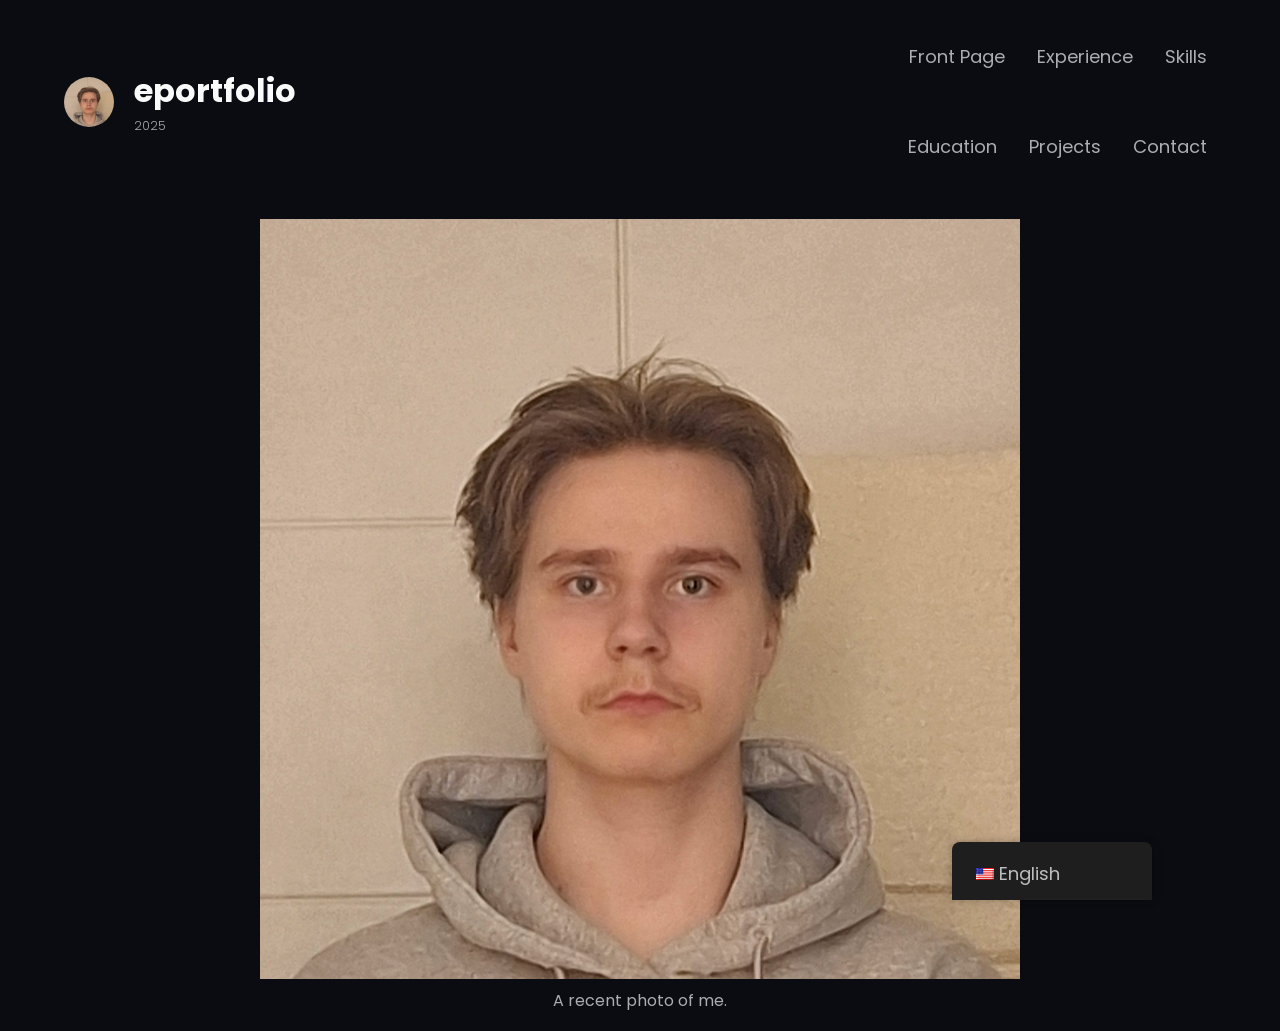
==== index.html @ 15309cc4 "Add files via upload" ====
<!DOCTYPE html>
<html lang="en-US">
<head>
	<meta charset="UTF-8">
	<meta name="viewport" content="width=device-width, initial-scale=1">
<meta name="robots" content="max-image-preview:large">
	<style>img:is([sizes="auto" i], [sizes^="auto," i]) { contain-intrinsic-size: 3000px 1500px }</style>
	<title>eportfolio &#8211; 2025</title>
<link rel="alternate" type="application/rss+xml" title="eportfolio &raquo; Feed" href="/feed/">
<link rel="alternate" type="application/rss+xml" title="eportfolio &raquo; Comments Feed" href="/comments/feed/">
<script>
window._wpemojiSettings = {"baseUrl":"https:\/\/s.w.org\/images\/core\/emoji\/15.1.0\/72x72\/","ext":".png","svgUrl":"https:\/\/s.w.org\/images\/core\/emoji\/15.1.0\/svg\/","svgExt":".svg","source":{"concatemoji":"\/wp-includes\/js\/wp-emoji-release.min.js?ver=6.8.1"}};
/*! This file is auto-generated */
!function(i,n){var o,s,e;function c(e){try{var t={supportTests:e,timestamp:(new Date).valueOf()};sessionStorage.setItem(o,JSON.stringify(t))}catch(e){}}function p(e,t,n){e.clearRect(0,0,e.canvas.width,e.canvas.height),e.fillText(t,0,0);var t=new Uint32Array(e.getImageData(0,0,e.canvas.width,e.canvas.height).data),r=(e.clearRect(0,0,e.canvas.width,e.canvas.height),e.fillText(n,0,0),new Uint32Array(e.getImageData(0,0,e.canvas.width,e.canvas.height).data));return t.every(function(e,t){return e===r[t]})}function u(e,t,n){switch(t){case"flag":return n(e,"🏳️‍⚧️","🏳️​⚧️")?!1:!n(e,"🇺🇳","🇺​🇳")&&!n(e,"🏴󠁧󠁢󠁥󠁮󠁧󠁿","🏴​󠁧​󠁢​󠁥​󠁮​󠁧​󠁿");case"emoji":return!n(e,"🐦‍🔥","🐦​🔥")}return!1}function f(e,t,n){var r="undefined"!=typeof WorkerGlobalScope&&self instanceof WorkerGlobalScope?new OffscreenCanvas(300,150):i.createElement("canvas"),a=r.getContext("2d",{willReadFrequently:!0}),o=(a.textBaseline="top",a.font="600 32px Arial",{});return e.forEach(function(e){o[e]=t(a,e,n)}),o}function t(e){var t=i.createElement("script");t.src=e,t.defer=!0,i.head.appendChild(t)}"undefined"!=typeof Promise&&(o="wpEmojiSettingsSupports",s=["flag","emoji"],n.supports={everything:!0,everythingExceptFlag:!0},e=new Promise(function(e){i.addEventListener("DOMContentLoaded",e,{once:!0})}),new Promise(function(t){var n=function(){try{var e=JSON.parse(sessionStorage.getItem(o));if("object"==typeof e&&"number"==typeof e.timestamp&&(new Date).valueOf()<e.timestamp+604800&&"object"==typeof e.supportTests)return e.supportTests}catch(e){}return null}();if(!n){if("undefined"!=typeof Worker&&"undefined"!=typeof OffscreenCanvas&&"undefined"!=typeof URL&&URL.createObjectURL&&"undefined"!=typeof Blob)try{var e="postMessage("+f.toString()+"("+[JSON.stringify(s),u.toString(),p.toString()].join(",")+"));",r=new Blob([e],{type:"text/javascript"}),a=new Worker(URL.createObjectURL(r),{name:"wpTestEmojiSupports"});return void(a.onmessage=function(e){c(n=e.data),a.terminate(),t(n)})}catch(e){}c(n=f(s,u,p))}t(n)}).then(function(e){for(var t in e)n.supports[t]=e[t],n.supports.everything=n.supports.everything&&n.supports[t],"flag"!==t&&(n.supports.everythingExceptFlag=n.supports.everythingExceptFlag&&n.supports[t]);n.supports.everythingExceptFlag=n.supports.everythingExceptFlag&&!n.supports.flag,n.DOMReady=!1,n.readyCallback=function(){n.DOMReady=!0}}).then(function(){return e}).then(function(){var e;n.supports.everything||(n.readyCallback(),(e=n.source||{}).concatemoji?t(e.concatemoji):e.wpemoji&&e.twemoji&&(t(e.twemoji),t(e.wpemoji)))}))}((window,document),window._wpemojiSettings);
</script>
<style id="wp-block-site-logo-inline-css">.wp-block-site-logo{box-sizing:border-box;line-height:0}.wp-block-site-logo a{display:inline-block;line-height:0}.wp-block-site-logo.is-default-size img{height:auto;width:120px}.wp-block-site-logo img{height:auto;max-width:100%}.wp-block-site-logo a,.wp-block-site-logo img{border-radius:inherit}.wp-block-site-logo.aligncenter{margin-left:auto;margin-right:auto;text-align:center}:root :where(.wp-block-site-logo.is-style-rounded){border-radius:9999px}</style>
<style id="wp-block-site-title-inline-css">.wp-block-site-title{box-sizing:border-box}.wp-block-site-title :where(a){color:inherit;font-family:inherit;font-size:inherit;font-style:inherit;font-weight:inherit;letter-spacing:inherit;line-height:inherit;text-decoration:inherit}</style>
<style id="wp-block-site-tagline-inline-css">.wp-block-site-tagline{box-sizing:border-box}</style>
<style id="wp-block-group-inline-css">.wp-block-group{box-sizing:border-box}:where(.wp-block-group.wp-block-group-is-layout-constrained){position:relative}</style>
<style id="wp-block-group-theme-inline-css">:where(.wp-block-group.has-background){padding:1.25em 2.375em}</style>
<style id="wp-block-navigation-link-inline-css">.wp-block-navigation .wp-block-navigation-item__label{overflow-wrap:break-word}.wp-block-navigation .wp-block-navigation-item__description{display:none}.link-ui-tools{border-top:1px solid #f0f0f0;padding:8px}.link-ui-block-inserter{padding-top:8px}.link-ui-block-inserter__back{margin-left:8px;text-transform:uppercase}</style>
<link rel="stylesheet" id="wp-block-navigation-css" href="/wp-includes/blocks/navigation/style.min.css?ver=6.8.1" media="all">
<style id="wp-block-template-part-theme-inline-css">:root :where(.wp-block-template-part.has-background){margin-bottom:0;margin-top:0;padding:1.25em 2.375em}</style>
<style id="wp-block-image-inline-css">.wp-block-image>a,.wp-block-image>figure>a{display:inline-block}.wp-block-image img{box-sizing:border-box;height:auto;max-width:100%;vertical-align:bottom}@media not (prefers-reduced-motion){.wp-block-image img.hide{visibility:hidden}.wp-block-image img.show{animation:show-content-image .4s}}.wp-block-image[style*=border-radius] img,.wp-block-image[style*=border-radius]>a{border-radius:inherit}.wp-block-image.has-custom-border img{box-sizing:border-box}.wp-block-image.aligncenter{text-align:center}.wp-block-image.alignfull>a,.wp-block-image.alignwide>a{width:100%}.wp-block-image.alignfull img,.wp-block-image.alignwide img{height:auto;width:100%}.wp-block-image .aligncenter,.wp-block-image .alignleft,.wp-block-image .alignright,.wp-block-image.aligncenter,.wp-block-image.alignleft,.wp-block-image.alignright{display:table}.wp-block-image .aligncenter>figcaption,.wp-block-image .alignleft>figcaption,.wp-block-image .alignright>figcaption,.wp-block-image.aligncenter>figcaption,.wp-block-image.alignleft>figcaption,.wp-block-image.alignright>figcaption{caption-side:bottom;display:table-caption}.wp-block-image .alignleft{float:left;margin:.5em 1em .5em 0}.wp-block-image .alignright{float:right;margin:.5em 0 .5em 1em}.wp-block-image .aligncenter{margin-left:auto;margin-right:auto}.wp-block-image :where(figcaption){margin-bottom:1em;margin-top:.5em}.wp-block-image.is-style-circle-mask img{border-radius:9999px}@supports ((-webkit-mask-image:none) or (mask-image:none)) or (-webkit-mask-image:none){.wp-block-image.is-style-circle-mask img{border-radius:0;-webkit-mask-image:url('data:image/svg+xml;utf8,<svg viewBox="0 0 100 100" xmlns="http://www.w3.org/2000/svg"><circle cx="50" cy="50" r="50"/></svg>');mask-image:url('data:image/svg+xml;utf8,<svg viewBox="0 0 100 100" xmlns="http://www.w3.org/2000/svg"><circle cx="50" cy="50" r="50"/></svg>');mask-mode:alpha;-webkit-mask-position:center;mask-position:center;-webkit-mask-repeat:no-repeat;mask-repeat:no-repeat;-webkit-mask-size:contain;mask-size:contain}}:root :where(.wp-block-image.is-style-rounded img,.wp-block-image .is-style-rounded img){border-radius:9999px}.wp-block-image figure{margin:0}.wp-lightbox-container{display:flex;flex-direction:column;position:relative}.wp-lightbox-container img{cursor:zoom-in}.wp-lightbox-container img:hover+button{opacity:1}.wp-lightbox-container button{align-items:center;-webkit-backdrop-filter:blur(16px) saturate(180%);backdrop-filter:blur(16px) saturate(180%);background-color:#5a5a5a40;border:none;border-radius:4px;cursor:zoom-in;display:flex;height:20px;justify-content:center;opacity:0;padding:0;position:absolute;right:16px;text-align:center;top:16px;width:20px;z-index:100}@media not (prefers-reduced-motion){.wp-lightbox-container button{transition:opacity .2s ease}}.wp-lightbox-container button:focus-visible{outline:3px auto #5a5a5a40;outline:3px auto -webkit-focus-ring-color;outline-offset:3px}.wp-lightbox-container button:hover{cursor:pointer;opacity:1}.wp-lightbox-container button:focus{opacity:1}.wp-lightbox-container button:focus,.wp-lightbox-container button:hover,.wp-lightbox-container button:not(:hover):not(:active):not(.has-background){background-color:#5a5a5a40;border:none}.wp-lightbox-overlay{box-sizing:border-box;cursor:zoom-out;height:100vh;left:0;overflow:hidden;position:fixed;top:0;visibility:hidden;width:100%;z-index:100000}.wp-lightbox-overlay .close-button{align-items:center;cursor:pointer;display:flex;justify-content:center;min-height:40px;min-width:40px;padding:0;position:absolute;right:calc(env(safe-area-inset-right) + 16px);top:calc(env(safe-area-inset-top) + 16px);z-index:5000000}.wp-lightbox-overlay .close-button:focus,.wp-lightbox-overlay .close-button:hover,.wp-lightbox-overlay .close-button:not(:hover):not(:active):not(.has-background){background:none;border:none}.wp-lightbox-overlay .lightbox-image-container{height:var(--wp--lightbox-container-height);left:50%;overflow:hidden;position:absolute;top:50%;transform:translate(-50%,-50%);transform-origin:top left;width:var(--wp--lightbox-container-width);z-index:9999999999}.wp-lightbox-overlay .wp-block-image{align-items:center;box-sizing:border-box;display:flex;height:100%;justify-content:center;margin:0;position:relative;transform-origin:0 0;width:100%;z-index:3000000}.wp-lightbox-overlay .wp-block-image img{height:var(--wp--lightbox-image-height);min-height:var(--wp--lightbox-image-height);min-width:var(--wp--lightbox-image-width);width:var(--wp--lightbox-image-width)}.wp-lightbox-overlay .wp-block-image figcaption{display:none}.wp-lightbox-overlay button{background:none;border:none}.wp-lightbox-overlay .scrim{background-color:#fff;height:100%;opacity:.9;position:absolute;width:100%;z-index:2000000}.wp-lightbox-overlay.active{visibility:visible}@media not (prefers-reduced-motion){.wp-lightbox-overlay.active{animation:turn-on-visibility .25s both}.wp-lightbox-overlay.active img{animation:turn-on-visibility .35s both}.wp-lightbox-overlay.show-closing-animation:not(.active){animation:turn-off-visibility .35s both}.wp-lightbox-overlay.show-closing-animation:not(.active) img{animation:turn-off-visibility .25s both}.wp-lightbox-overlay.zoom.active{animation:none;opacity:1;visibility:visible}.wp-lightbox-overlay.zoom.active .lightbox-image-container{animation:lightbox-zoom-in .4s}.wp-lightbox-overlay.zoom.active .lightbox-image-container img{animation:none}.wp-lightbox-overlay.zoom.active .scrim{animation:turn-on-visibility .4s forwards}.wp-lightbox-overlay.zoom.show-closing-animation:not(.active){animation:none}.wp-lightbox-overlay.zoom.show-closing-animation:not(.active) .lightbox-image-container{animation:lightbox-zoom-out .4s}.wp-lightbox-overlay.zoom.show-closing-animation:not(.active) .lightbox-image-container img{animation:none}.wp-lightbox-overlay.zoom.show-closing-animation:not(.active) .scrim{animation:turn-off-visibility .4s forwards}}@keyframes show-content-image{0%{visibility:hidden}99%{visibility:hidden}to{visibility:visible}}@keyframes turn-on-visibility{0%{opacity:0}to{opacity:1}}@keyframes turn-off-visibility{0%{opacity:1;visibility:visible}99%{opacity:0;visibility:visible}to{opacity:0;visibility:hidden}}@keyframes lightbox-zoom-in{0%{transform:translate(calc((-100vw + var(--wp--lightbox-scrollbar-width))/2 + var(--wp--lightbox-initial-left-position)),calc(-50vh + var(--wp--lightbox-initial-top-position))) scale(var(--wp--lightbox-scale))}to{transform:translate(-50%,-50%) scale(1)}}@keyframes lightbox-zoom-out{0%{transform:translate(-50%,-50%) scale(1);visibility:visible}99%{visibility:visible}to{transform:translate(calc((-100vw + var(--wp--lightbox-scrollbar-width))/2 + var(--wp--lightbox-initial-left-position)),calc(-50vh + var(--wp--lightbox-initial-top-position))) scale(var(--wp--lightbox-scale));visibility:hidden}}</style>
<style id="wp-block-image-theme-inline-css">:root :where(.wp-block-image figcaption){color:#555;font-size:13px;text-align:center}.is-dark-theme :root :where(.wp-block-image figcaption){color:#ffffffa6}.wp-block-image{margin:0 0 1em}</style>
<style id="wp-block-columns-inline-css">.wp-block-columns{align-items:normal!important;box-sizing:border-box;display:flex;flex-wrap:wrap!important}@media (min-width:782px){.wp-block-columns{flex-wrap:nowrap!important}}.wp-block-columns.are-vertically-aligned-top{align-items:flex-start}.wp-block-columns.are-vertically-aligned-center{align-items:center}.wp-block-columns.are-vertically-aligned-bottom{align-items:flex-end}@media (max-width:781px){.wp-block-columns:not(.is-not-stacked-on-mobile)>.wp-block-column{flex-basis:100%!important}}@media (min-width:782px){.wp-block-columns:not(.is-not-stacked-on-mobile)>.wp-block-column{flex-basis:0;flex-grow:1}.wp-block-columns:not(.is-not-stacked-on-mobile)>.wp-block-column[style*=flex-basis]{flex-grow:0}}.wp-block-columns.is-not-stacked-on-mobile{flex-wrap:nowrap!important}.wp-block-columns.is-not-stacked-on-mobile>.wp-block-column{flex-basis:0;flex-grow:1}.wp-block-columns.is-not-stacked-on-mobile>.wp-block-column[style*=flex-basis]{flex-grow:0}:where(.wp-block-columns){margin-bottom:1.75em}:where(.wp-block-columns.has-background){padding:1.25em 2.375em}.wp-block-column{flex-grow:1;min-width:0;overflow-wrap:break-word;word-break:break-word}.wp-block-column.is-vertically-aligned-top{align-self:flex-start}.wp-block-column.is-vertically-aligned-center{align-self:center}.wp-block-column.is-vertically-aligned-bottom{align-self:flex-end}.wp-block-column.is-vertically-aligned-stretch{align-self:stretch}.wp-block-column.is-vertically-aligned-bottom,.wp-block-column.is-vertically-aligned-center,.wp-block-column.is-vertically-aligned-top{width:100%}</style>
<style id="wp-block-library-inline-css">:root{--wp-admin-theme-color:#007cba;--wp-admin-theme-color--rgb:0,124,186;--wp-admin-theme-color-darker-10:#006ba1;--wp-admin-theme-color-darker-10--rgb:0,107,161;--wp-admin-theme-color-darker-20:#005a87;--wp-admin-theme-color-darker-20--rgb:0,90,135;--wp-admin-border-width-focus:2px;--wp-block-synced-color:#7a00df;--wp-block-synced-color--rgb:122,0,223;--wp-bound-block-color:var(--wp-block-synced-color)}@media (min-resolution:192dpi){:root{--wp-admin-border-width-focus:1.5px}}.wp-element-button{cursor:pointer}:root{--wp--preset--font-size--normal:16px;--wp--preset--font-size--huge:42px}:root .has-very-light-gray-background-color{background-color:#eee}:root .has-very-dark-gray-background-color{background-color:#313131}:root .has-very-light-gray-color{color:#eee}:root .has-very-dark-gray-color{color:#313131}:root .has-vivid-green-cyan-to-vivid-cyan-blue-gradient-background{background:linear-gradient(135deg,#00d084,#0693e3)}:root .has-purple-crush-gradient-background{background:linear-gradient(135deg,#34e2e4,#4721fb 50%,#ab1dfe)}:root .has-hazy-dawn-gradient-background{background:linear-gradient(135deg,#faaca8,#dad0ec)}:root .has-subdued-olive-gradient-background{background:linear-gradient(135deg,#fafae1,#67a671)}:root .has-atomic-cream-gradient-background{background:linear-gradient(135deg,#fdd79a,#004a59)}:root .has-nightshade-gradient-background{background:linear-gradient(135deg,#330968,#31cdcf)}:root .has-midnight-gradient-background{background:linear-gradient(135deg,#020381,#2874fc)}.has-regular-font-size{font-size:1em}.has-larger-font-size{font-size:2.625em}.has-normal-font-size{font-size:var(--wp--preset--font-size--normal)}.has-huge-font-size{font-size:var(--wp--preset--font-size--huge)}.has-text-align-center{text-align:center}.has-text-align-left{text-align:left}.has-text-align-right{text-align:right}#end-resizable-editor-section{display:none}.aligncenter{clear:both}.items-justified-left{justify-content:flex-start}.items-justified-center{justify-content:center}.items-justified-right{justify-content:flex-end}.items-justified-space-between{justify-content:space-between}.screen-reader-text{border:0;clip-path:inset(50%);height:1px;margin:-1px;overflow:hidden;padding:0;position:absolute;width:1px;word-wrap:normal!important}.screen-reader-text:focus{background-color:#ddd;clip-path:none;color:#444;display:block;font-size:1em;height:auto;left:5px;line-height:normal;padding:15px 23px 14px;text-decoration:none;top:5px;width:auto;z-index:100000}html :where(.has-border-color){border-style:solid}html :where([style*=border-top-color]){border-top-style:solid}html :where([style*=border-right-color]){border-right-style:solid}html :where([style*=border-bottom-color]){border-bottom-style:solid}html :where([style*=border-left-color]){border-left-style:solid}html :where([style*=border-width]){border-style:solid}html :where([style*=border-top-width]){border-top-style:solid}html :where([style*=border-right-width]){border-right-style:solid}html :where([style*=border-bottom-width]){border-bottom-style:solid}html :where([style*=border-left-width]){border-left-style:solid}html :where(img[class*=wp-image-]){height:auto;max-width:100%}:where(figure){margin:0 0 1em}html :where(.is-position-sticky){--wp-admin--admin-bar--position-offset:var(--wp-admin--admin-bar--height,0px)}@media screen and (max-width:600px){html :where(.is-position-sticky){--wp-admin--admin-bar--position-offset:0px}}</style>
<style id="global-styles-inline-css">:root{--wp--preset--aspect-ratio--square: 1;--wp--preset--aspect-ratio--4-3: 4/3;--wp--preset--aspect-ratio--3-4: 3/4;--wp--preset--aspect-ratio--3-2: 3/2;--wp--preset--aspect-ratio--2-3: 2/3;--wp--preset--aspect-ratio--16-9: 16/9;--wp--preset--aspect-ratio--9-16: 9/16;--wp--preset--color--black: #000000;--wp--preset--color--cyan-bluish-gray: #abb8c3;--wp--preset--color--white: #ffffff;--wp--preset--color--pale-pink: #f78da7;--wp--preset--color--vivid-red: #cf2e2e;--wp--preset--color--luminous-vivid-orange: #ff6900;--wp--preset--color--luminous-vivid-amber: #fcb900;--wp--preset--color--light-green-cyan: #7bdcb5;--wp--preset--color--vivid-green-cyan: #00d084;--wp--preset--color--pale-cyan-blue: #8ed1fc;--wp--preset--color--vivid-cyan-blue: #0693e3;--wp--preset--color--vivid-purple: #9b51e0;--wp--preset--color--background: #0A0C11;--wp--preset--color--foreground: #ffffff;--wp--preset--color--primary: #2292b1;--wp--preset--color--secondary: #222222;--wp--preset--color--tertiary: #0a0a0a;--wp--preset--color--text-link: #fafafa;--wp--preset--color--body-text: #abadb3;--wp--preset--color--meta: #666666;--wp--preset--color--border-color: #323438;--wp--preset--color--color-light: #fbfbfb;--wp--preset--color--color-dark: #000000;--wp--preset--color--footer-text: #999999;--wp--preset--color--footer-border-dark: #313131;--wp--preset--color--gray: #cccccc;--wp--preset--color--patrick-blue: #1b3385;--wp--preset--color--blue-green: #25c5c9;--wp--preset--gradient--vivid-cyan-blue-to-vivid-purple: linear-gradient(135deg,rgba(6,147,227,1) 0%,rgb(155,81,224) 100%);--wp--preset--gradient--light-green-cyan-to-vivid-green-cyan: linear-gradient(135deg,rgb(122,220,180) 0%,rgb(0,208,130) 100%);--wp--preset--gradient--luminous-vivid-amber-to-luminous-vivid-orange: linear-gradient(135deg,rgba(252,185,0,1) 0%,rgba(255,105,0,1) 100%);--wp--preset--gradient--luminous-vivid-orange-to-vivid-red: linear-gradient(135deg,rgba(255,105,0,1) 0%,rgb(207,46,46) 100%);--wp--preset--gradient--very-light-gray-to-cyan-bluish-gray: linear-gradient(135deg,rgb(238,238,238) 0%,rgb(169,184,195) 100%);--wp--preset--gradient--cool-to-warm-spectrum: linear-gradient(135deg,rgb(74,234,220) 0%,rgb(151,120,209) 20%,rgb(207,42,186) 40%,rgb(238,44,130) 60%,rgb(251,105,98) 80%,rgb(254,248,76) 100%);--wp--preset--gradient--blush-light-purple: linear-gradient(135deg,rgb(255,206,236) 0%,rgb(152,150,240) 100%);--wp--preset--gradient--blush-bordeaux: linear-gradient(135deg,rgb(254,205,165) 0%,rgb(254,45,45) 50%,rgb(107,0,62) 100%);--wp--preset--gradient--luminous-dusk: linear-gradient(135deg,rgb(255,203,112) 0%,rgb(199,81,192) 50%,rgb(65,88,208) 100%);--wp--preset--gradient--pale-ocean: linear-gradient(135deg,rgb(255,245,203) 0%,rgb(182,227,212) 50%,rgb(51,167,181) 100%);--wp--preset--gradient--electric-grass: linear-gradient(135deg,rgb(202,248,128) 0%,rgb(113,206,126) 100%);--wp--preset--gradient--midnight: linear-gradient(135deg,rgb(2,3,129) 0%,rgb(40,116,252) 100%);--wp--preset--gradient--horizontal-patrick-blue-to-blue-green: linear-gradient(to right,var(--wp--preset--color--patrick-blue) 0%,var(--wp--preset--color--blue-green) 100%);--wp--preset--font-size--small: 15px;--wp--preset--font-size--medium: 16px;--wp--preset--font-size--large: clamp(24px,4.2vw,32px);--wp--preset--font-size--x-large: 42px;--wp--preset--font-size--tiny: 13px;--wp--preset--font-size--extra-small: 14px;--wp--preset--font-size--upper-heading: 18px;--wp--preset--font-size--normal: clamp(18px,1.6vw,20px);--wp--preset--font-size--content-heading: clamp(22px,3vw,24px);--wp--preset--font-size--extra-large: clamp(28px,6vw,36px);--wp--preset--font-size--product-heading: clamp(32px,4.8vw,42px);--wp--preset--font-size--huge: clamp(42px,5.2vw,80px);--wp--preset--font-size--colossal: clamp(46px,5.2vw,110px);--wp--preset--font-family--poppins: "Poppins", serif;--wp--preset--spacing--20: 0.44rem;--wp--preset--spacing--30: 0.67rem;--wp--preset--spacing--40: 1rem;--wp--preset--spacing--50: 1.5rem;--wp--preset--spacing--60: 2.25rem;--wp--preset--spacing--70: 3.38rem;--wp--preset--spacing--80: 5.06rem;--wp--preset--shadow--natural: 6px 6px 9px rgba(0, 0, 0, 0.2);--wp--preset--shadow--deep: 12px 12px 50px rgba(0, 0, 0, 0.4);--wp--preset--shadow--sharp: 6px 6px 0px rgba(0, 0, 0, 0.2);--wp--preset--shadow--outlined: 6px 6px 0px -3px rgba(255, 255, 255, 1), 6px 6px rgba(0, 0, 0, 1);--wp--preset--shadow--crisp: 6px 6px 0px rgba(0, 0, 0, 1);--wp--custom--spacing--tiny: clamp(21px, 2vw, 28px);--wp--custom--spacing--extra-small: clamp(28px, 3.5vw, 35px);--wp--custom--spacing--wp-comment-horizontal: clamp(30px, 3.7vw, 70px);--wp--custom--spacing--wp-comment-vertical: clamp(30px, 3.5vw, 49px);--wp--custom--spacing--wp-block-sidebar: clamp(7px,3.5vw,60px);--wp--custom--spacing--wp-block-sidebar-widget: clamp(35px, 3.5vw, 49px);--wp--custom--spacing--wp-block-page-numbers: clamp(49px, 3.3vw, 63px);--wp--custom--spacing--wp-footer-vertical: clamp(30px, 4vw, 70px);--wp--custom--spacing--normal: clamp(30px, 3.5vw, 40px);--wp--custom--spacing--small: max(1.75rem, 5vw);--wp--custom--spacing--medium: clamp(2rem, 8vw, calc(4 * var(--wp--style--block-gap)));--wp--custom--spacing--large: clamp(3.5rem, 10vw, 5.0625rem);--wp--custom--spacing--outer: var(--wp--custom--spacing--small, 1.25rem);--wp--custom--spacing--section-block-top: clamp(42px, 7.5vw, 140px);--wp--custom--spacing--section-block-bottom: clamp(12px, 5.5vw, 70px);--wp--custom--spacing--section-pricing-content: clamp(21px, 5.5vw, 42px);--wp--custom--spacing--main-block-gap: clamp(42px, 4.5vw, 70px);--wp--custom--spacing--testimonial-inner-gap: clamp(35px, 3.5vw, 42px);--wp--custom--spacing--group-heading-bottom-gap: clamp(35px, 3.5vw, 56px);--wp--custom--typography--font-size--heading-one: clamp(36px,3.5vw,58px);--wp--custom--typography--font-size--heading-two: clamp(32px,2.6vw,49px);--wp--custom--typography--font-size--heading-three: clamp(28px,1.9vw,36px);--wp--custom--typography--font-size--heading-four: clamp(24px,2vw,28px);--wp--custom--typography--font-size--heading-five: clamp(22px,1.3vw,24px);--wp--custom--typography--font-size--heading-six: 18px;--wp--custom--typography--font-size--huge-post-title: clamp(38px,4vw,70px);--wp--custom--typography--line-height--heading-one: 1.38;--wp--custom--typography--line-height--heading-two: 1.43;--wp--custom--typography--line-height--heading-three: 1.31;--wp--custom--typography--line-height--heading-four: 1.5;--wp--custom--typography--line-height--heading-five: 1.458333333333333;--wp--custom--typography--line-height--heading-six: 1.56;--wp--custom--typography--line-height--paragraph: 1.75;--wp--custom--typography--line-height--post-title: 1.38;--wp--custom--typography--line-height--extra-small: 21px;--wp--custom--typography--line-height--small: 28px;--wp--custom--typography--line-height--normal: normal;--wp--custom--typography--font-weight--light: 300;--wp--custom--typography--font-weight--regular: 400;--wp--custom--typography--font-weight--medium: 500;--wp--custom--typography--font-weight--bold: 700;--wp--custom--typography--font-weight--black: 900;}:root { --wp--style--global--content-size: 760px;--wp--style--global--wide-size: 1400px; }:where(body) { margin: 0; }.wp-site-blocks > .alignleft { float: left; margin-right: 2em; }.wp-site-blocks > .alignright { float: right; margin-left: 2em; }.wp-site-blocks > .aligncenter { justify-content: center; margin-left: auto; margin-right: auto; }:where(.wp-site-blocks) > * { margin-block-start: var(--wp--preset--spacing--40); margin-block-end: 0; }:where(.wp-site-blocks) > :first-child { margin-block-start: 0; }:where(.wp-site-blocks) > :last-child { margin-block-end: 0; }:root { --wp--style--block-gap: var(--wp--preset--spacing--40); }:root :where(.is-layout-flow) > :first-child{margin-block-start: 0;}:root :where(.is-layout-flow) > :last-child{margin-block-end: 0;}:root :where(.is-layout-flow) > *{margin-block-start: var(--wp--preset--spacing--40);margin-block-end: 0;}:root :where(.is-layout-constrained) > :first-child{margin-block-start: 0;}:root :where(.is-layout-constrained) > :last-child{margin-block-end: 0;}:root :where(.is-layout-constrained) > *{margin-block-start: var(--wp--preset--spacing--40);margin-block-end: 0;}:root :where(.is-layout-flex){gap: var(--wp--preset--spacing--40);}:root :where(.is-layout-grid){gap: var(--wp--preset--spacing--40);}.is-layout-flow > .alignleft{float: left;margin-inline-start: 0;margin-inline-end: 2em;}.is-layout-flow > .alignright{float: right;margin-inline-start: 2em;margin-inline-end: 0;}.is-layout-flow > .aligncenter{margin-left: auto !important;margin-right: auto !important;}.is-layout-constrained > .alignleft{float: left;margin-inline-start: 0;margin-inline-end: 2em;}.is-layout-constrained > .alignright{float: right;margin-inline-start: 2em;margin-inline-end: 0;}.is-layout-constrained > .aligncenter{margin-left: auto !important;margin-right: auto !important;}.is-layout-constrained > :where(:not(.alignleft):not(.alignright):not(.alignfull)){max-width: var(--wp--style--global--content-size);margin-left: auto !important;margin-right: auto !important;}.is-layout-constrained > .alignwide{max-width: var(--wp--style--global--wide-size);}body .is-layout-flex{display: flex;}.is-layout-flex{flex-wrap: wrap;align-items: center;}.is-layout-flex > :is(*, div){margin: 0;}body .is-layout-grid{display: grid;}.is-layout-grid > :is(*, div){margin: 0;}body{background-color: var(--wp--preset--color--background);color: var(--wp--preset--color--body-text);font-family: var(--wp--preset--font-family--poppins);font-size: var(--wp--preset--font-size--normal);font-weight: 400;line-height: var(--wp--custom--typography--line-height--paragraph);padding-top: 0px;padding-right: 0px;padding-bottom: 0px;padding-left: 0px;}a:where(:not(.wp-element-button)){color: var(--wp--preset--color--text-link);text-decoration: underline;}h1{font-size: var(--wp--custom--typography--font-size--heading-one);line-height: var(--wp--custom--typography--line-height--heading-one);}h2{font-size: var(--wp--custom--typography--font-size--heading-two);line-height: var(--wp--custom--typography--line-height--heading-two);}h3{font-size: var(--wp--custom--typography--font-size--heading-three);line-height: var(--wp--custom--typography--line-height--heading-three);}h4{font-size: var(--wp--custom--typography--font-size--heading-four);line-height: var(--wp--custom--typography--line-height--heading-four);}h5{font-size: var(--wp--custom--typography--font-size--heading-five);line-height: var(--wp--custom--typography--line-height--heading-five);}h6{font-size: var(--wp--custom--typography--font-size--heading-six);line-height: var(--wp--custom--typography--line-height--heading-six);}:root :where(.wp-element-button, .wp-block-button__link){background-color: #32373c;border-width: 0;color: #fff;font-family: inherit;font-size: inherit;line-height: inherit;padding: calc(0.667em + 2px) calc(1.333em + 2px);text-decoration: none;}.has-black-color{color: var(--wp--preset--color--black) !important;}.has-cyan-bluish-gray-color{color: var(--wp--preset--color--cyan-bluish-gray) !important;}.has-white-color{color: var(--wp--preset--color--white) !important;}.has-pale-pink-color{color: var(--wp--preset--color--pale-pink) !important;}.has-vivid-red-color{color: var(--wp--preset--color--vivid-red) !important;}.has-luminous-vivid-orange-color{color: var(--wp--preset--color--luminous-vivid-orange) !important;}.has-luminous-vivid-amber-color{color: var(--wp--preset--color--luminous-vivid-amber) !important;}.has-light-green-cyan-color{color: var(--wp--preset--color--light-green-cyan) !important;}.has-vivid-green-cyan-color{color: var(--wp--preset--color--vivid-green-cyan) !important;}.has-pale-cyan-blue-color{color: var(--wp--preset--color--pale-cyan-blue) !important;}.has-vivid-cyan-blue-color{color: var(--wp--preset--color--vivid-cyan-blue) !important;}.has-vivid-purple-color{color: var(--wp--preset--color--vivid-purple) !important;}.has-background-color{color: var(--wp--preset--color--background) !important;}.has-foreground-color{color: var(--wp--preset--color--foreground) !important;}.has-primary-color{color: var(--wp--preset--color--primary) !important;}.has-secondary-color{color: var(--wp--preset--color--secondary) !important;}.has-tertiary-color{color: var(--wp--preset--color--tertiary) !important;}.has-text-link-color{color: var(--wp--preset--color--text-link) !important;}.has-body-text-color{color: var(--wp--preset--color--body-text) !important;}.has-meta-color{color: var(--wp--preset--color--meta) !important;}.has-border-color-color{color: var(--wp--preset--color--border-color) !important;}.has-color-light-color{color: var(--wp--preset--color--color-light) !important;}.has-color-dark-color{color: var(--wp--preset--color--color-dark) !important;}.has-footer-text-color{color: var(--wp--preset--color--footer-text) !important;}.has-footer-border-dark-color{color: var(--wp--preset--color--footer-border-dark) !important;}.has-gray-color{color: var(--wp--preset--color--gray) !important;}.has-patrick-blue-color{color: var(--wp--preset--color--patrick-blue) !important;}.has-blue-green-color{color: var(--wp--preset--color--blue-green) !important;}.has-black-background-color{background-color: var(--wp--preset--color--black) !important;}.has-cyan-bluish-gray-background-color{background-color: var(--wp--preset--color--cyan-bluish-gray) !important;}.has-white-background-color{background-color: var(--wp--preset--color--white) !important;}.has-pale-pink-background-color{background-color: var(--wp--preset--color--pale-pink) !important;}.has-vivid-red-background-color{background-color: var(--wp--preset--color--vivid-red) !important;}.has-luminous-vivid-orange-background-color{background-color: var(--wp--preset--color--luminous-vivid-orange) !important;}.has-luminous-vivid-amber-background-color{background-color: var(--wp--preset--color--luminous-vivid-amber) !important;}.has-light-green-cyan-background-color{background-color: var(--wp--preset--color--light-green-cyan) !important;}.has-vivid-green-cyan-background-color{background-color: var(--wp--preset--color--vivid-green-cyan) !important;}.has-pale-cyan-blue-background-color{background-color: var(--wp--preset--color--pale-cyan-blue) !important;}.has-vivid-cyan-blue-background-color{background-color: var(--wp--preset--color--vivid-cyan-blue) !important;}.has-vivid-purple-background-color{background-color: var(--wp--preset--color--vivid-purple) !important;}.has-background-background-color{background-color: var(--wp--preset--color--background) !important;}.has-foreground-background-color{background-color: var(--wp--preset--color--foreground) !important;}.has-primary-background-color{background-color: var(--wp--preset--color--primary) !important;}.has-secondary-background-color{background-color: var(--wp--preset--color--secondary) !important;}.has-tertiary-background-color{background-color: var(--wp--preset--color--tertiary) !important;}.has-text-link-background-color{background-color: var(--wp--preset--color--text-link) !important;}.has-body-text-background-color{background-color: var(--wp--preset--color--body-text) !important;}.has-meta-background-color{background-color: var(--wp--preset--color--meta) !important;}.has-border-color-background-color{background-color: var(--wp--preset--color--border-color) !important;}.has-color-light-background-color{background-color: var(--wp--preset--color--color-light) !important;}.has-color-dark-background-color{background-color: var(--wp--preset--color--color-dark) !important;}.has-footer-text-background-color{background-color: var(--wp--preset--color--footer-text) !important;}.has-footer-border-dark-background-color{background-color: var(--wp--preset--color--footer-border-dark) !important;}.has-gray-background-color{background-color: var(--wp--preset--color--gray) !important;}.has-patrick-blue-background-color{background-color: var(--wp--preset--color--patrick-blue) !important;}.has-blue-green-background-color{background-color: var(--wp--preset--color--blue-green) !important;}.has-black-border-color{border-color: var(--wp--preset--color--black) !important;}.has-cyan-bluish-gray-border-color{border-color: var(--wp--preset--color--cyan-bluish-gray) !important;}.has-white-border-color{border-color: var(--wp--preset--color--white) !important;}.has-pale-pink-border-color{border-color: var(--wp--preset--color--pale-pink) !important;}.has-vivid-red-border-color{border-color: var(--wp--preset--color--vivid-red) !important;}.has-luminous-vivid-orange-border-color{border-color: var(--wp--preset--color--luminous-vivid-orange) !important;}.has-luminous-vivid-amber-border-color{border-color: var(--wp--preset--color--luminous-vivid-amber) !important;}.has-light-green-cyan-border-color{border-color: var(--wp--preset--color--light-green-cyan) !important;}.has-vivid-green-cyan-border-color{border-color: var(--wp--preset--color--vivid-green-cyan) !important;}.has-pale-cyan-blue-border-color{border-color: var(--wp--preset--color--pale-cyan-blue) !important;}.has-vivid-cyan-blue-border-color{border-color: var(--wp--preset--color--vivid-cyan-blue) !important;}.has-vivid-purple-border-color{border-color: var(--wp--preset--color--vivid-purple) !important;}.has-background-border-color{border-color: var(--wp--preset--color--background) !important;}.has-foreground-border-color{border-color: var(--wp--preset--color--foreground) !important;}.has-primary-border-color{border-color: var(--wp--preset--color--primary) !important;}.has-secondary-border-color{border-color: var(--wp--preset--color--secondary) !important;}.has-tertiary-border-color{border-color: var(--wp--preset--color--tertiary) !important;}.has-text-link-border-color{border-color: var(--wp--preset--color--text-link) !important;}.has-body-text-border-color{border-color: var(--wp--preset--color--body-text) !important;}.has-meta-border-color{border-color: var(--wp--preset--color--meta) !important;}.has-border-color-border-color{border-color: var(--wp--preset--color--border-color) !important;}.has-color-light-border-color{border-color: var(--wp--preset--color--color-light) !important;}.has-color-dark-border-color{border-color: var(--wp--preset--color--color-dark) !important;}.has-footer-text-border-color{border-color: var(--wp--preset--color--footer-text) !important;}.has-footer-border-dark-border-color{border-color: var(--wp--preset--color--footer-border-dark) !important;}.has-gray-border-color{border-color: var(--wp--preset--color--gray) !important;}.has-patrick-blue-border-color{border-color: var(--wp--preset--color--patrick-blue) !important;}.has-blue-green-border-color{border-color: var(--wp--preset--color--blue-green) !important;}.has-vivid-cyan-blue-to-vivid-purple-gradient-background{background: var(--wp--preset--gradient--vivid-cyan-blue-to-vivid-purple) !important;}.has-light-green-cyan-to-vivid-green-cyan-gradient-background{background: var(--wp--preset--gradient--light-green-cyan-to-vivid-green-cyan) !important;}.has-luminous-vivid-amber-to-luminous-vivid-orange-gradient-background{background: var(--wp--preset--gradient--luminous-vivid-amber-to-luminous-vivid-orange) !important;}.has-luminous-vivid-orange-to-vivid-red-gradient-background{background: var(--wp--preset--gradient--luminous-vivid-orange-to-vivid-red) !important;}.has-very-light-gray-to-cyan-bluish-gray-gradient-background{background: var(--wp--preset--gradient--very-light-gray-to-cyan-bluish-gray) !important;}.has-cool-to-warm-spectrum-gradient-background{background: var(--wp--preset--gradient--cool-to-warm-spectrum) !important;}.has-blush-light-purple-gradient-background{background: var(--wp--preset--gradient--blush-light-purple) !important;}.has-blush-bordeaux-gradient-background{background: var(--wp--preset--gradient--blush-bordeaux) !important;}.has-luminous-dusk-gradient-background{background: var(--wp--preset--gradient--luminous-dusk) !important;}.has-pale-ocean-gradient-background{background: var(--wp--preset--gradient--pale-ocean) !important;}.has-electric-grass-gradient-background{background: var(--wp--preset--gradient--electric-grass) !important;}.has-midnight-gradient-background{background: var(--wp--preset--gradient--midnight) !important;}.has-horizontal-patrick-blue-to-blue-green-gradient-background{background: var(--wp--preset--gradient--horizontal-patrick-blue-to-blue-green) !important;}.has-small-font-size{font-size: var(--wp--preset--font-size--small) !important;}.has-medium-font-size{font-size: var(--wp--preset--font-size--medium) !important;}.has-large-font-size{font-size: var(--wp--preset--font-size--large) !important;}.has-x-large-font-size{font-size: var(--wp--preset--font-size--x-large) !important;}.has-tiny-font-size{font-size: var(--wp--preset--font-size--tiny) !important;}.has-extra-small-font-size{font-size: var(--wp--preset--font-size--extra-small) !important;}.has-upper-heading-font-size{font-size: var(--wp--preset--font-size--upper-heading) !important;}.has-normal-font-size{font-size: var(--wp--preset--font-size--normal) !important;}.has-content-heading-font-size{font-size: var(--wp--preset--font-size--content-heading) !important;}.has-extra-large-font-size{font-size: var(--wp--preset--font-size--extra-large) !important;}.has-product-heading-font-size{font-size: var(--wp--preset--font-size--product-heading) !important;}.has-huge-font-size{font-size: var(--wp--preset--font-size--huge) !important;}.has-colossal-font-size{font-size: var(--wp--preset--font-size--colossal) !important;}.has-poppins-font-family{font-family: var(--wp--preset--font-family--poppins) !important;}
:root :where(.wp-block-site-title){font-size: var(--wp--preset--font-size--large);font-weight: var(--wp--custom--typography--font-weight--bold);line-height: var(--wp--custom--typography--line-height--normal);}
:root :where(.wp-block-site-tagline){color: var(--wp--preset--color--body-text);font-size: 12px;font-weight: 300;margin-top: 0;}
:root :where(.wp-block-navigation){color: var(--wp--preset--color--body-text);font-size: var(--wp--preset--font-size--upper-heading);font-weight: var(--wp--custom--typography--font-weight--regular);line-height: var(--wp--custom--typography--line-height--heading-six);text-transform: capitalize;}</style>
<style id="block-style-variation-styles-inline-css">:root :where(.wp-block-site-logo.is-style-rounded--1){border-radius: 9999px;}</style>
<style id="wp-emoji-styles-inline-css">img.wp-smiley, img.emoji {
		display: inline !important;
		border: none !important;
		box-shadow: none !important;
		height: 1em !important;
		width: 1em !important;
		margin: 0 0.07em !important;
		vertical-align: -0.1em !important;
		background: none !important;
		padding: 0 !important;
	}</style>
<style id="core-block-supports-inline-css">.wp-container-core-group-is-layout-efb20f49{gap:20px;}.wp-container-core-navigation-is-layout-9a50c4af{justify-content:center;}.wp-container-core-group-is-layout-17124a9a{flex-wrap:nowrap;justify-content:flex-end;}.wp-container-core-group-is-layout-79f487ac{justify-content:space-between;}.wp-container-core-columns-is-layout-28f84493{flex-wrap:nowrap;}</style>
<style id="wp-block-template-skip-link-inline-css">.skip-link.screen-reader-text {
			border: 0;
			clip-path: inset(50%);
			height: 1px;
			margin: -1px;
			overflow: hidden;
			padding: 0;
			position: absolute !important;
			width: 1px;
			word-wrap: normal !important;
		}

		.skip-link.screen-reader-text:focus {
			background-color: #eee;
			clip-path: none;
			color: #444;
			display: block;
			font-size: 1em;
			height: auto;
			left: 5px;
			line-height: normal;
			padding: 15px 23px 14px;
			text-decoration: none;
			top: 5px;
			width: auto;
			z-index: 100000;
		}</style>
<link rel="stylesheet" id="trp-floater-language-switcher-style-css" href="/wp-content/plugins/translatepress-multilingual/assets/css/trp-floater-language-switcher.css?ver=2.9.13" media="all">
<link rel="stylesheet" id="trp-language-switcher-style-css" href="/wp-content/plugins/translatepress-multilingual/assets/css/trp-language-switcher.css?ver=2.9.13" media="all">
<link rel="stylesheet" id="bizboost-style-css" href="/wp-content/themes/bizboost/style.css?ver=1692091546" media="all">
<link rel="https://api.w.org/" href="/wp-json/">
<link rel="EditURI" type="application/rsd+xml" title="RSD" href="/xmlrpc.php?rsd">
<meta name="generator" content="WordPress 6.8.1">
<link rel="alternate" hreflang="en-US" href="/">
<link rel="alternate" hreflang="fi" href="/fi/">
<link rel="alternate" hreflang="en" href="/">
<script type="importmap" id="wp-importmap">{"imports":{"@wordpress\/interactivity":"\/wp-includes\/js\/dist\/script-modules\/interactivity\/index.min.js?ver=55aebb6e0a16726baffb"}}</script>
<script type="module" src="/wp-includes/js/dist/script-modules/block-library/navigation/view.min.js?ver=61572d447d60c0aa5240" id="@wordpress/block-library/navigation/view-js-module"></script>
<link rel="modulepreload" href="/wp-includes/js/dist/script-modules/interactivity/index.min.js?ver=55aebb6e0a16726baffb" id="@wordpress/interactivity-js-modulepreload">
<style class="wp-fonts-local">@font-face{font-family:Poppins;font-style:normal;font-weight:300;font-display:fallback;src:url('/wp-content/themes/bizboost/assets/fonts/poppins/Poppins-Light.woff2') format('woff2');font-stretch:normal;}
@font-face{font-family:Poppins;font-style:normal;font-weight:400;font-display:fallback;src:url('/wp-content/themes/bizboost/assets/fonts/poppins/Poppins-Regular.woff2') format('woff2');font-stretch:normal;}
@font-face{font-family:Poppins;font-style:italic;font-weight:400;font-display:fallback;src:url('/wp-content/themes/bizboost/assets/fonts/poppins/Poppins-Italic.woff2') format('woff2');font-stretch:normal;}
@font-face{font-family:Poppins;font-style:normal;font-weight:500;font-display:fallback;src:url('/wp-content/themes/bizboost/assets/fonts/poppins/Poppins-Medium.woff2') format('woff2');font-stretch:normal;}
@font-face{font-family:Poppins;font-style:normal;font-weight:600;font-display:fallback;src:url('/wp-content/themes/bizboost/assets/fonts/poppins/Poppins-SemiBold.woff2') format('woff2');font-stretch:normal;}
@font-face{font-family:Poppins;font-style:normal;font-weight:700;font-display:fallback;src:url('/wp-content/themes/bizboost/assets/fonts/poppins/Poppins-Bold.woff2') format('woff2');font-stretch:normal;}
@font-face{font-family:Poppins;font-style:normal;font-weight:800;font-display:fallback;src:url('/wp-content/themes/bizboost/assets/fonts/poppins/Poppins-ExtraBold.woff2') format('woff2');font-stretch:normal;}
@font-face{font-family:Poppins;font-style:normal;font-weight:900;font-display:fallback;src:url('/wp-content/themes/bizboost/assets/fonts/poppins/Poppins-Black.woff2') format('woff2');font-stretch:normal;}</style>
<link rel="icon" href="/wp-content/uploads/2023/08/eportfolio-1-150x150.png" sizes="32x32">
<link rel="icon" href="/wp-content/uploads/2023/08/eportfolio-1-300x300.png" sizes="192x192">
<link rel="apple-touch-icon" href="/wp-content/uploads/2023/08/eportfolio-1-300x300.png">
<meta name="msapplication-TileImage" content="/wp-content/uploads/2023/08/eportfolio-1-300x300.png">
</head>

<body class="home blog wp-custom-logo wp-embed-responsive wp-theme-bizboost translatepress-en_US">

<div class="wp-site-blocks">
<header class="wp-block-template-part">
<div class="wp-block-group alignfull social-and-toggle-search header-has-nav-centered is-layout-constrained wp-block-group-is-layout-constrained">
<div class="wp-block-group alignwide wp-block-main-header is-layout-constrained wp-block-group-is-layout-constrained">
<div class="wp-block-group alignfull wp-block-main-header-container is-content-justification-space-between is-layout-flex wp-container-core-group-is-layout-79f487ac wp-block-group-is-layout-flex" style="padding-top:var(--wp--custom--spacing--tiny);padding-bottom:var(--wp--custom--spacing--tiny)">
<div class="wp-block-group site-identity is-layout-flex wp-container-core-group-is-layout-efb20f49 wp-block-group-is-layout-flex">
<div class="is-style-rounded is-style-rounded--1 wp-block-site-logo"><a href="/" class="custom-logo-link" rel="home" aria-current="page"><img width="50" height="50" src="/wp-content/uploads/2023/08/eportfolio-1.png" class="custom-logo" alt="eportfolio" decoding="async" srcset="/wp-content/uploads/2023/08/eportfolio-1.png 760w, /wp-content/uploads/2023/08/eportfolio-1-300x300.png 300w, /wp-content/uploads/2023/08/eportfolio-1-150x150.png 150w, /wp-content/uploads/2023/08/eportfolio-1-12x12.png 12w" sizes="(max-width: 50px) 100vw, 50px"></a></div>


<div class="wp-block-group is-layout-flow wp-block-group-is-layout-flow">
<h1 class="wp-block-site-title"><a target="_self" rel="home" aria-current="page">eportfolio</a></h1>

<p style="margin-top:0;" class="wp-block-site-tagline">2025</p>
</div>
</div>



<div class="wp-block-group is-content-justification-right is-nowrap is-layout-flex wp-container-core-group-is-layout-17124a9a wp-block-group-is-layout-flex"><nav class="is-responsive items-justified-center wp-block-navigation is-horizontal is-content-justification-center is-layout-flex wp-container-core-navigation-is-layout-9a50c4af wp-block-navigation-is-layout-flex" aria-label="Navigation" data-wp-interactive="core/navigation" data-wp-context='{"overlayOpenedBy":{"click":false,"hover":false,"focus":false},"type":"overlay","roleAttribute":"","ariaLabel":"Menu"}'><button aria-haspopup="dialog" aria-label="Open menu" class="wp-block-navigation__responsive-container-open" data-wp-on-async--click="actions.openMenuOnClick" data-wp-on--keydown="actions.handleMenuKeydown"><svg width="24" height="24" xmlns="http://www.w3.org/2000/svg" viewbox="0 0 24 24"><path d="M5 5v1.5h14V5H5zm0 7.8h14v-1.5H5v1.5zM5 19h14v-1.5H5V19z"></path></svg></button>
				<div class="wp-block-navigation__responsive-container" id="modal-2" data-wp-class--has-modal-open="state.isMenuOpen" data-wp-class--is-menu-open="state.isMenuOpen" data-wp-watch="callbacks.initMenu" data-wp-on--keydown="actions.handleMenuKeydown" data-wp-on-async--focusout="actions.handleMenuFocusout" tabindex="-1">
					<div class="wp-block-navigation__responsive-close" tabindex="-1">
						<div class="wp-block-navigation__responsive-dialog" data-wp-bind--aria-modal="state.ariaModal" data-wp-bind--aria-label="state.ariaLabel" data-wp-bind--role="state.roleAttribute">
							<button aria-label="Close menu" class="wp-block-navigation__responsive-container-close" data-wp-on-async--click="actions.closeMenuOnClick"><svg xmlns="http://www.w3.org/2000/svg" viewbox="0 0 24 24" width="24" height="24" aria-hidden="true" focusable="false"><path d="m13.06 12 6.47-6.47-1.06-1.06L12 10.94 5.53 4.47 4.47 5.53 10.94 12l-6.47 6.47 1.06 1.06L12 13.06l6.47 6.47 1.06-1.06L13.06 12Z"></path></svg></button>
							<div class="wp-block-navigation__responsive-container-content" data-wp-watch="callbacks.focusFirstElement" id="modal-2-content">
								<ul class="wp-block-navigation__container is-responsive items-justified-center wp-block-navigation">
<li class=" wp-block-navigation-item wp-block-navigation-link"><a class="wp-block-navigation-item__content" href="/eemeli-ruonakoski/"><span class="wp-block-navigation-item__label">Front page</span></a></li>
<li class=" wp-block-navigation-item wp-block-navigation-link"><a class="wp-block-navigation-item__content" href="/introduction/"><span class="wp-block-navigation-item__label">Experience</span></a></li>
<li class=" wp-block-navigation-item wp-block-navigation-link"><a class="wp-block-navigation-item__content" href="/skills/"><span class="wp-block-navigation-item__label">Skills</span></a></li>
<li class=" wp-block-navigation-item wp-block-navigation-link"><a class="wp-block-navigation-item__content" href="/education/"><span class="wp-block-navigation-item__label">Education</span></a></li>
<li class=" wp-block-navigation-item wp-block-navigation-link"><a class="wp-block-navigation-item__content" href="/projects/"><span class="wp-block-navigation-item__label">Projects</span></a></li>
<li class=" wp-block-navigation-item wp-block-navigation-link"><a class="wp-block-navigation-item__content" href="/contact/"><span class="wp-block-navigation-item__label">Contact</span></a></li>
</ul>
							</div>
						</div>
					</div>
				</div></nav></div>
</div>
</div>
</div>
</header>


<div class="wp-block-group is-layout-constrained wp-block-group-is-layout-constrained">
<div class="wp-block-columns is-style-have-gap-0 is-layout-flex wp-container-core-columns-is-layout-28f84493 wp-block-columns-is-layout-flex">
<div class="wp-block-column is-layout-flow wp-block-column-is-layout-flow" style="flex-basis:100%">
<figure class="wp-block-image aligncenter size-full is-style-default"><a href="/wp-content/uploads/2023/08/eportfolio.png"><img width="760" height="760" src="/wp-content/uploads/2023/08/eportfolio.png" alt="" class="wp-image-257" srcset="/wp-content/uploads/2023/08/eportfolio.png 760w, /wp-content/uploads/2023/08/eportfolio-300x300.png 300w, /wp-content/uploads/2023/08/eportfolio-150x150.png 150w, /wp-content/uploads/2023/08/eportfolio-12x12.png 12w" sizes="(max-width: 760px) 100vw, 760px"></a><figcaption class="wp-element-caption">A recent photo of me.</figcaption></figure>
</div>
</div>
</div>
</div>
<template id="tp-language" data-tp-language="en_US"></template><script type="speculationrules">{"prefetch":[{"source":"document","where":{"and":[{"href_matches":"\/eportfoliot\/eemeliruonakoski\/*"},{"not":{"href_matches":["\/eportfoliot\/eemeliruonakoski\/wp-*.php","\/eportfoliot\/eemeliruonakoski\/wp-admin\/*","\/eportfoliot\/eemeliruonakoski\/wp-content\/uploads\/*","\/eportfoliot\/eemeliruonakoski\/wp-content\/*","\/eportfoliot\/eemeliruonakoski\/wp-content\/plugins\/*","\/eportfoliot\/eemeliruonakoski\/wp-content\/themes\/bizboost\/*","\/eportfoliot\/eemeliruonakoski\/*\\?(.+)"]}},{"not":{"selector_matches":"a[rel~=\"nofollow\"]"}},{"not":{"selector_matches":".no-prefetch, .no-prefetch a"}}]},"eagerness":"conservative"}]}</script>
        <div id="trp-floater-ls" onclick="" data-no-translation class="trp-language-switcher-container trp-floater-ls-names trp-bottom-right trp-color-dark flags-full-names">
            <div id="trp-floater-ls-current-language" class="trp-with-flags">

                <a href="#" class="trp-floater-ls-disabled-language trp-ls-disabled-language" onclick="event.preventDefault()">
					<img class="trp-flag-image" src="/wp-content/plugins/translatepress-multilingual/assets/images/flags/en_US.png" width="18" height="12" alt="en_US" title="English">English				</a>

            </div>
            <div id="trp-floater-ls-language-list" class="trp-with-flags">

                <div class="trp-language-wrap trp-language-wrap-bottom">                    <a href="/fi/" title="Finnish">
          						  <img class="trp-flag-image" src="/wp-content/plugins/translatepress-multilingual/assets/images/flags/fi.png" width="18" height="12" alt="fi" title="Finnish">Finnish					          </a>
                <a href="#" class="trp-floater-ls-disabled-language trp-ls-disabled-language" onclick="event.preventDefault()"><img class="trp-flag-image" src="/wp-content/plugins/translatepress-multilingual/assets/images/flags/en_US.png" width="18" height="12" alt="en_US" title="English">English</a>
</div>            </div>
        </div>

    <script id="wp-block-template-skip-link-js-after">( function() {
		var skipLinkTarget = document.querySelector( 'main' ),
			sibling,
			skipLinkTargetID,
			skipLink;

		// Early exit if a skip-link target can't be located.
		if ( ! skipLinkTarget ) {
			return;
		}

		/*
		 * Get the site wrapper.
		 * The skip-link will be injected in the beginning of it.
		 */
		sibling = document.querySelector( '.wp-site-blocks' );

		// Early exit if the root element was not found.
		if ( ! sibling ) {
			return;
		}

		// Get the skip-link target's ID, and generate one if it doesn't exist.
		skipLinkTargetID = skipLinkTarget.id;
		if ( ! skipLinkTargetID ) {
			skipLinkTargetID = 'wp--skip-link--target';
			skipLinkTarget.id = skipLinkTargetID;
		}

		// Create the skip link.
		skipLink = document.createElement( 'a' );
		skipLink.classList.add( 'skip-link', 'screen-reader-text' );
		skipLink.id = 'wp-skip-link';
		skipLink.href = '#' + skipLinkTargetID;
		skipLink.innerText = 'Skip to content';

		// Inject the skip link.
		sibling.parentElement.insertBefore( skipLink, sibling );
	}() );</script>
<script src="/wp-content/themes/bizboost/assets/js/custom.js?ver=1692091546" id="bizboost-script-js"></script>
<svg style="position: absolute; width: 0; height: 0; overflow: hidden;" version="1.1" xmlns="http://www.w3.org/2000/svg" xmlns:xlink="http://www.w3.org/1999/xlink">
<defs>
<symbol id="icon-behance" viewbox="0 0 37 32">
<path class="path1" d="M33 6.054h-9.125v2.214h9.125v-2.214zM28.5 13.661q-1.607 0-2.607 0.938t-1.107 2.545h7.286q-0.321-3.482-3.571-3.482zM28.786 24.107q1.125 0 2.179-0.571t1.357-1.554h3.946q-1.786 5.482-7.625 5.482-3.821 0-6.080-2.357t-2.259-6.196q0-3.714 2.33-6.17t6.009-2.455q2.464 0 4.295 1.214t2.732 3.196 0.902 4.429q0 0.304-0.036 0.839h-11.75q0 1.982 1.027 3.063t2.973 1.080zM4.946 23.214h5.286q3.661 0 3.661-2.982 0-3.214-3.554-3.214h-5.393v6.196zM4.946 13.625h5.018q1.393 0 2.205-0.652t0.813-2.027q0-2.571-3.393-2.571h-4.643v5.25zM0 4.536h10.607q1.554 0 2.768 0.25t2.259 0.848 1.607 1.723 0.563 2.75q0 3.232-3.071 4.696 2.036 0.571 3.071 2.054t1.036 3.643q0 1.339-0.438 2.438t-1.179 1.848-1.759 1.268-2.161 0.75-2.393 0.232h-10.911v-22.5z"></path>
</symbol>

<symbol id="icon-deviantart" viewbox="0 0 18 32">
<path class="path1" d="M18.286 5.411l-5.411 10.393 0.429 0.554h4.982v7.411h-9.054l-0.786 0.536-2.536 4.875-0.536 0.536h-5.375v-5.411l5.411-10.411-0.429-0.536h-4.982v-7.411h9.054l0.786-0.536 2.536-4.875 0.536-0.536h5.375v5.411z"></path>
</symbol>

<symbol id="icon-medium" viewbox="0 0 32 32">
<path class="path1" d="M10.661 7.518v20.946q0 0.446-0.223 0.759t-0.652 0.313q-0.304 0-0.589-0.143l-8.304-4.161q-0.375-0.179-0.634-0.598t-0.259-0.83v-20.357q0-0.357 0.179-0.607t0.518-0.25q0.25 0 0.786 0.268l9.125 4.571q0.054 0.054 0.054 0.089zM11.804 9.321l9.536 15.464-9.536-4.75v-10.714zM32 9.643v18.821q0 0.446-0.25 0.723t-0.679 0.277-0.839-0.232l-7.875-3.929zM31.946 7.5q0 0.054-4.58 7.491t-5.366 8.705l-6.964-11.321 5.786-9.411q0.304-0.5 0.929-0.5 0.25 0 0.464 0.107l9.661 4.821q0.071 0.036 0.071 0.107z"></path>
</symbol>

<symbol id="icon-slideshare" viewbox="0 0 32 32">
<path class="path1" d="M15.589 13.214q0 1.482-1.134 2.545t-2.723 1.063-2.723-1.063-1.134-2.545q0-1.5 1.134-2.554t2.723-1.054 2.723 1.054 1.134 2.554zM24.554 13.214q0 1.482-1.125 2.545t-2.732 1.063q-1.589 0-2.723-1.063t-1.134-2.545q0-1.5 1.134-2.554t2.723-1.054q1.607 0 2.732 1.054t1.125 2.554zM28.571 16.429v-11.911q0-1.554-0.571-2.205t-1.982-0.652h-19.857q-1.482 0-2.009 0.607t-0.527 2.25v12.018q0.768 0.411 1.58 0.714t1.446 0.5 1.446 0.33 1.268 0.196 1.25 0.071 1.045 0.009 1.009-0.036 0.795-0.036q1.214-0.018 1.696 0.482 0.107 0.107 0.179 0.161 0.464 0.446 1.089 0.911 0.125-1.625 2.107-1.554 0.089 0 0.652 0.027t0.768 0.036 0.813 0.018 0.946-0.018 0.973-0.080 1.089-0.152 1.107-0.241 1.196-0.348 1.205-0.482 1.286-0.616zM31.482 16.339q-2.161 2.661-6.643 4.5 1.5 5.089-0.411 8.304-1.179 2.018-3.268 2.643-1.857 0.571-3.25-0.268-1.536-0.911-1.464-2.929l-0.018-5.821v-0.018q-0.143-0.036-0.438-0.107t-0.42-0.089l-0.018 6.036q0.071 2.036-1.482 2.929-1.411 0.839-3.268 0.268-2.089-0.643-3.25-2.679-1.875-3.214-0.393-8.268-4.482-1.839-6.643-4.5-0.446-0.661-0.071-1.125t1.071 0.018q0.054 0.036 0.196 0.125t0.196 0.143v-12.393q0-1.286 0.839-2.196t2.036-0.911h22.446q1.196 0 2.036 0.911t0.839 2.196v12.393l0.375-0.268q0.696-0.482 1.071-0.018t-0.071 1.125z"></path>
</symbol>

<symbol id="icon-snapchat-ghost" viewbox="0 0 30 32">
<path class="path1" d="M15.143 2.286q2.393-0.018 4.295 1.223t2.92 3.438q0.482 1.036 0.482 3.196 0 0.839-0.161 3.411 0.25 0.125 0.5 0.125 0.321 0 0.911-0.241t0.911-0.241q0.518 0 1 0.321t0.482 0.821q0 0.571-0.563 0.964t-1.232 0.563-1.232 0.518-0.563 0.848q0 0.268 0.214 0.768 0.661 1.464 1.83 2.679t2.58 1.804q0.5 0.214 1.429 0.411 0.5 0.107 0.5 0.625 0 1.25-3.911 1.839-0.125 0.196-0.196 0.696t-0.25 0.83-0.589 0.33q-0.357 0-1.107-0.116t-1.143-0.116q-0.661 0-1.107 0.089-0.571 0.089-1.125 0.402t-1.036 0.679-1.036 0.723-1.357 0.598-1.768 0.241q-0.929 0-1.723-0.241t-1.339-0.598-1.027-0.723-1.036-0.679-1.107-0.402q-0.464-0.089-1.125-0.089-0.429 0-1.17 0.134t-1.045 0.134q-0.446 0-0.625-0.33t-0.25-0.848-0.196-0.714q-3.911-0.589-3.911-1.839 0-0.518 0.5-0.625 0.929-0.196 1.429-0.411 1.393-0.571 2.58-1.804t1.83-2.679q0.214-0.5 0.214-0.768 0-0.5-0.563-0.848t-1.241-0.527-1.241-0.563-0.563-0.938q0-0.482 0.464-0.813t0.982-0.33q0.268 0 0.857 0.232t0.946 0.232q0.321 0 0.571-0.125-0.161-2.536-0.161-3.393 0-2.179 0.482-3.214 1.143-2.446 3.071-3.536t4.714-1.125z"></path>
</symbol>

<symbol id="icon-yelp" viewbox="0 0 27 32">
<path class="path1" d="M13.804 23.554v2.268q-0.018 5.214-0.107 5.446-0.214 0.571-0.911 0.714-0.964 0.161-3.241-0.679t-2.902-1.589q-0.232-0.268-0.304-0.643-0.018-0.214 0.071-0.464 0.071-0.179 0.607-0.839t3.232-3.857q0.018 0 1.071-1.25 0.268-0.339 0.705-0.438t0.884 0.063q0.429 0.179 0.67 0.518t0.223 0.75zM11.143 19.071q-0.054 0.982-0.929 1.25l-2.143 0.696q-4.911 1.571-5.214 1.571-0.625-0.036-0.964-0.643-0.214-0.446-0.304-1.339-0.143-1.357 0.018-2.973t0.536-2.223 1-0.571q0.232 0 3.607 1.375 1.25 0.518 2.054 0.839l1.5 0.607q0.411 0.161 0.634 0.545t0.205 0.866zM25.893 24.375q-0.125 0.964-1.634 2.875t-2.42 2.268q-0.661 0.25-1.125-0.125-0.25-0.179-3.286-5.125l-0.839-1.375q-0.25-0.375-0.205-0.821t0.348-0.821q0.625-0.768 1.482-0.464 0.018 0.018 2.125 0.714 3.625 1.179 4.321 1.42t0.839 0.366q0.5 0.393 0.393 1.089zM13.893 13.089q0.089 1.821-0.964 2.179-1.036 0.304-2.036-1.268l-6.75-10.679q-0.143-0.625 0.339-1.107 0.732-0.768 3.705-1.598t4.009-0.563q0.714 0.179 0.875 0.804 0.054 0.321 0.393 5.455t0.429 6.777zM25.714 15.018q0.054 0.696-0.464 1.054-0.268 0.179-5.875 1.536-1.196 0.268-1.625 0.411l0.018-0.036q-0.411 0.107-0.821-0.071t-0.661-0.571q-0.536-0.839 0-1.554 0.018-0.018 1.339-1.821 2.232-3.054 2.679-3.643t0.607-0.696q0.5-0.339 1.161-0.036 0.857 0.411 2.196 2.384t1.446 2.991v0.054z"></path>
</symbol>

<symbol id="icon-vine" viewbox="0 0 27 32">
<path class="path1" d="M26.732 14.768v3.536q-1.804 0.411-3.536 0.411-1.161 2.429-2.955 4.839t-3.241 3.848-2.286 1.902q-1.429 0.804-2.893-0.054-0.5-0.304-1.080-0.777t-1.518-1.491-1.83-2.295-1.92-3.286-1.884-4.357-1.634-5.616-1.259-6.964h5.054q0.464 3.893 1.25 7.116t1.866 5.661 2.17 4.205 2.5 3.482q3.018-3.018 5.125-7.25-2.536-1.286-3.982-3.929t-1.446-5.946q0-3.429 1.857-5.616t5.071-2.188q3.179 0 4.875 1.884t1.696 5.313q0 2.839-1.036 5.107-0.125 0.018-0.348 0.054t-0.821 0.036-1.125-0.107-1.107-0.455-0.902-0.92q0.554-1.839 0.554-3.286 0-1.554-0.518-2.357t-1.411-0.804q-0.946 0-1.518 0.884t-0.571 2.509q0 3.321 1.875 5.241t4.768 1.92q1.107 0 2.161-0.25z"></path>
</symbol>

<symbol id="icon-vk" viewbox="0 0 35 32">
<path class="path1" d="M34.232 9.286q0.411 1.143-2.679 5.25-0.429 0.571-1.161 1.518-1.393 1.786-1.607 2.339-0.304 0.732 0.25 1.446 0.304 0.375 1.446 1.464h0.018l0.071 0.071q2.518 2.339 3.411 3.946 0.054 0.089 0.116 0.223t0.125 0.473-0.009 0.607-0.446 0.491-1.054 0.223l-4.571 0.071q-0.429 0.089-1-0.089t-0.929-0.393l-0.357-0.214q-0.536-0.375-1.25-1.143t-1.223-1.384-1.089-1.036-1.009-0.277q-0.054 0.018-0.143 0.063t-0.304 0.259-0.384 0.527-0.304 0.929-0.116 1.384q0 0.268-0.063 0.491t-0.134 0.33l-0.071 0.089q-0.321 0.339-0.946 0.393h-2.054q-1.268 0.071-2.607-0.295t-2.348-0.946-1.839-1.179-1.259-1.027l-0.446-0.429q-0.179-0.179-0.491-0.536t-1.277-1.625-1.893-2.696-2.188-3.768-2.33-4.857q-0.107-0.286-0.107-0.482t0.054-0.286l0.071-0.107q0.268-0.339 1.018-0.339l4.893-0.036q0.214 0.036 0.411 0.116t0.286 0.152l0.089 0.054q0.286 0.196 0.429 0.571 0.357 0.893 0.821 1.848t0.732 1.455l0.286 0.518q0.518 1.071 1 1.857t0.866 1.223 0.741 0.688 0.607 0.25 0.482-0.089q0.036-0.018 0.089-0.089t0.214-0.393 0.241-0.839 0.17-1.446 0-2.232q-0.036-0.714-0.161-1.304t-0.25-0.821l-0.107-0.214q-0.446-0.607-1.518-0.768-0.232-0.036 0.089-0.429 0.304-0.339 0.679-0.536 0.946-0.464 4.268-0.429 1.464 0.018 2.411 0.232 0.357 0.089 0.598 0.241t0.366 0.429 0.188 0.571 0.063 0.813-0.018 0.982-0.045 1.259-0.027 1.473q0 0.196-0.018 0.75t-0.009 0.857 0.063 0.723 0.205 0.696 0.402 0.438q0.143 0.036 0.304 0.071t0.464-0.196 0.679-0.616 0.929-1.196 1.214-1.92q1.071-1.857 1.911-4.018 0.071-0.179 0.179-0.313t0.196-0.188l0.071-0.054 0.089-0.045t0.232-0.054 0.357-0.009l5.143-0.036q0.696-0.089 1.143 0.045t0.554 0.295z"></path>
</symbol>

<symbol id="icon-search" viewbox="0 0 30 32">
<path class="path1" d="M20.571 14.857q0-3.304-2.348-5.652t-5.652-2.348-5.652 2.348-2.348 5.652 2.348 5.652 5.652 2.348 5.652-2.348 2.348-5.652zM29.714 29.714q0 0.929-0.679 1.607t-1.607 0.679q-0.964 0-1.607-0.679l-6.125-6.107q-3.196 2.214-7.125 2.214-2.554 0-4.884-0.991t-4.018-2.679-2.679-4.018-0.991-4.884 0.991-4.884 2.679-4.018 4.018-2.679 4.884-0.991 4.884 0.991 4.018 2.679 2.679 4.018 0.991 4.884q0 3.929-2.214 7.125l6.125 6.125q0.661 0.661 0.661 1.607z"></path>
</symbol>

<symbol id="icon-envelope-o" viewbox="0 0 1792 1792">
<path d="M1664 1504v-768q-32 36-69 66-268 206-426 338-51 43-83 67t-86.5 48.5-102.5 24.5h-2q-48 0-102.5-24.5t-86.5-48.5-83-67q-158-132-426-338-37-30-69-66v768q0 13 9.5 22.5t22.5 9.5h1472q13 0 22.5-9.5t9.5-22.5zm0-1051v-24.5l-.5-13-3-12.5-5.5-9-9-7.5-14-2.5h-1472q-13 0-22.5 9.5t-9.5 22.5q0 168 147 284 193 152 401 317 6 5 35 29.5t46 37.5 44.5 31.5 50.5 27.5 43 9h2q20 0 43-9t50.5-27.5 44.5-31.5 46-37.5 35-29.5q208-165 401-317 54-43 100.5-115.5t46.5-131.5zm128-37v1088q0 66-47 113t-113 47h-1472q-66 0-113-47t-47-113v-1088q0-66 47-113t113-47h1472q66 0 113 47t47 113z"></path>
</symbol>

<symbol id="icon-close" viewbox="0 0 25 32">
<path class="path1" d="M23.179 23.607q0 0.714-0.5 1.214l-2.429 2.429q-0.5 0.5-1.214 0.5t-1.214-0.5l-5.25-5.25-5.25 5.25q-0.5 0.5-1.214 0.5t-1.214-0.5l-2.429-2.429q-0.5-0.5-0.5-1.214t0.5-1.214l5.25-5.25-5.25-5.25q-0.5-0.5-0.5-1.214t0.5-1.214l2.429-2.429q0.5-0.5 1.214-0.5t1.214 0.5l5.25 5.25 5.25-5.25q0.5-0.5 1.214-0.5t1.214 0.5l2.429 2.429q0.5 0.5 0.5 1.214t-0.5 1.214l-5.25 5.25 5.25 5.25q0.5 0.5 0.5 1.214z"></path>
</symbol>

<symbol id="icon-angle-left" viewbox="0 0 1792 1792">
<path class="path1" d="M1203 544q0 13-10 23l-393 393 393 393q10 10 10 23t-10 23l-50 50q-10 10-23 10t-23-10l-466-466q-10-10-10-23t10-23l466-466q10-10 23-10t23 10l50 50q10 10 10 23z"></path>
</symbol>

<symbol id="icon-angle-right" viewbox="0 0 1792 1792">
<path class="path1" d="M1171 960q0 13-10 23l-466 466q-10 10-23 10t-23-10l-50-50q-10-10-10-23t10-23l393-393-393-393q-10-10-10-23t10-23l50-50q10-10 23-10t23 10l466 466q10 10 10 23z"></path>
</symbol>

<symbol id="icon-angle-down" viewbox="0 0 21 32">
<path class="path1" d="M19.196 13.143q0 0.232-0.179 0.411l-8.321 8.321q-0.179 0.179-0.411 0.179t-0.411-0.179l-8.321-8.321q-0.179-0.179-0.179-0.411t0.179-0.411l0.893-0.893q0.179-0.179 0.411-0.179t0.411 0.179l7.018 7.018 7.018-7.018q0.179-0.179 0.411-0.179t0.411 0.179l0.893 0.893q0.179 0.179 0.179 0.411z"></path>
</symbol>

<symbol id="icon-folder-open" viewbox="0 0 34 32">
<path class="path1" d="M33.554 17q0 0.554-0.554 1.179l-6 7.071q-0.768 0.911-2.152 1.545t-2.563 0.634h-19.429q-0.607 0-1.080-0.232t-0.473-0.768q0-0.554 0.554-1.179l6-7.071q0.768-0.911 2.152-1.545t2.563-0.634h19.429q0.607 0 1.080 0.232t0.473 0.768zM27.429 10.857v2.857h-14.857q-1.679 0-3.518 0.848t-2.929 2.134l-6.107 7.179q0-0.071-0.009-0.223t-0.009-0.223v-17.143q0-1.643 1.179-2.821t2.821-1.179h5.714q1.643 0 2.821 1.179t1.179 2.821v0.571h9.714q1.643 0 2.821 1.179t1.179 2.821z"></path>
</symbol>

<symbol id="icon-twitter" viewbox="0 0 30 32">
<path class="path1" d="M28.929 7.286q-1.196 1.75-2.893 2.982 0.018 0.25 0.018 0.75 0 2.321-0.679 4.634t-2.063 4.437-3.295 3.759-4.607 2.607-5.768 0.973q-4.839 0-8.857-2.589 0.625 0.071 1.393 0.071 4.018 0 7.161-2.464-1.875-0.036-3.357-1.152t-2.036-2.848q0.589 0.089 1.089 0.089 0.768 0 1.518-0.196-2-0.411-3.313-1.991t-1.313-3.67v-0.071q1.214 0.679 2.607 0.732-1.179-0.786-1.875-2.054t-0.696-2.75q0-1.571 0.786-2.911 2.161 2.661 5.259 4.259t6.634 1.777q-0.143-0.679-0.143-1.321 0-2.393 1.688-4.080t4.080-1.688q2.5 0 4.214 1.821 1.946-0.375 3.661-1.393-0.661 2.054-2.536 3.179 1.661-0.179 3.321-0.893z"></path>
</symbol>

<symbol id="icon-facebook" viewbox="0 0 19 32">
<path class="path1" d="M17.125 0.214v4.714h-2.804q-1.536 0-2.071 0.643t-0.536 1.929v3.375h5.232l-0.696 5.286h-4.536v13.554h-5.464v-13.554h-4.554v-5.286h4.554v-3.893q0-3.321 1.857-5.152t4.946-1.83q2.625 0 4.071 0.214z"></path>
</symbol>

<symbol id="icon-github" viewbox="0 0 27 32">
<path class="path1" d="M13.714 2.286q3.732 0 6.884 1.839t4.991 4.991 1.839 6.884q0 4.482-2.616 8.063t-6.759 4.955q-0.482 0.089-0.714-0.125t-0.232-0.536q0-0.054 0.009-1.366t0.009-2.402q0-1.732-0.929-2.536 1.018-0.107 1.83-0.321t1.679-0.696 1.446-1.188 0.946-1.875 0.366-2.688q0-2.125-1.411-3.679 0.661-1.625-0.143-3.643-0.5-0.161-1.446 0.196t-1.643 0.786l-0.679 0.429q-1.661-0.464-3.429-0.464t-3.429 0.464q-0.286-0.196-0.759-0.482t-1.491-0.688-1.518-0.241q-0.804 2.018-0.143 3.643-1.411 1.554-1.411 3.679 0 1.518 0.366 2.679t0.938 1.875 1.438 1.196 1.679 0.696 1.83 0.321q-0.696 0.643-0.875 1.839-0.375 0.179-0.804 0.268t-1.018 0.089-1.17-0.384-0.991-1.116q-0.339-0.571-0.866-0.929t-0.884-0.429l-0.357-0.054q-0.375 0-0.518 0.080t-0.089 0.205 0.161 0.25 0.232 0.214l0.125 0.089q0.393 0.179 0.777 0.679t0.563 0.911l0.179 0.411q0.232 0.679 0.786 1.098t1.196 0.536 1.241 0.125 0.991-0.063l0.411-0.071q0 0.679 0.009 1.58t0.009 0.973q0 0.321-0.232 0.536t-0.714 0.125q-4.143-1.375-6.759-4.955t-2.616-8.063q0-3.732 1.839-6.884t4.991-4.991 6.884-1.839zM5.196 21.982q0.054-0.125-0.125-0.214-0.179-0.054-0.232 0.036-0.054 0.125 0.125 0.214 0.161 0.107 0.232-0.036zM5.75 22.589q0.125-0.089-0.036-0.286-0.179-0.161-0.286-0.054-0.125 0.089 0.036 0.286 0.179 0.179 0.286 0.054zM6.286 23.393q0.161-0.125 0-0.339-0.143-0.232-0.304-0.107-0.161 0.089 0 0.321t0.304 0.125zM7.036 24.143q0.143-0.143-0.071-0.339-0.214-0.214-0.357-0.054-0.161 0.143 0.071 0.339 0.214 0.214 0.357 0.054zM8.054 24.589q0.054-0.196-0.232-0.286-0.268-0.071-0.339 0.125t0.232 0.268q0.268 0.107 0.339-0.107zM9.179 24.679q0-0.232-0.304-0.196-0.286 0-0.286 0.196 0 0.232 0.304 0.196 0.286 0 0.286-0.196zM10.214 24.5q-0.036-0.196-0.321-0.161-0.286 0.054-0.25 0.268t0.321 0.143 0.25-0.25z"></path>
</symbol>

<symbol id="icon-bars" viewbox="0 0 27 32">
<path class="path1" d="M27.429 24v2.286q0 0.464-0.339 0.804t-0.804 0.339h-25.143q-0.464 0-0.804-0.339t-0.339-0.804v-2.286q0-0.464 0.339-0.804t0.804-0.339h25.143q0.464 0 0.804 0.339t0.339 0.804zM27.429 14.857v2.286q0 0.464-0.339 0.804t-0.804 0.339h-25.143q-0.464 0-0.804-0.339t-0.339-0.804v-2.286q0-0.464 0.339-0.804t0.804-0.339h25.143q0.464 0 0.804 0.339t0.339 0.804zM27.429 5.714v2.286q0 0.464-0.339 0.804t-0.804 0.339h-25.143q-0.464 0-0.804-0.339t-0.339-0.804v-2.286q0-0.464 0.339-0.804t0.804-0.339h25.143q0.464 0 0.804 0.339t0.339 0.804z"></path>
</symbol>

<symbol id="icon-google-plus" viewbox="0 0 41 32">
<path class="path1" d="M25.661 16.304q0 3.714-1.554 6.616t-4.429 4.536-6.589 1.634q-2.661 0-5.089-1.036t-4.179-2.786-2.786-4.179-1.036-5.089 1.036-5.089 2.786-4.179 4.179-2.786 5.089-1.036q5.107 0 8.768 3.429l-3.554 3.411q-2.089-2.018-5.214-2.018-2.196 0-4.063 1.107t-2.955 3.009-1.089 4.152 1.089 4.152 2.955 3.009 4.063 1.107q1.482 0 2.723-0.411t2.045-1.027 1.402-1.402 0.875-1.482 0.384-1.321h-7.429v-4.5h12.357q0.214 1.125 0.214 2.179zM41.143 14.125v3.75h-3.732v3.732h-3.75v-3.732h-3.732v-3.75h3.732v-3.732h3.75v3.732h3.732z"></path>
</symbol>

<symbol id="icon-linkedin" viewbox="0 0 27 32">
<path class="path1" d="M6.232 11.161v17.696h-5.893v-17.696h5.893zM6.607 5.696q0.018 1.304-0.902 2.179t-2.42 0.875h-0.036q-1.464 0-2.357-0.875t-0.893-2.179q0-1.321 0.92-2.188t2.402-0.866 2.375 0.866 0.911 2.188zM27.429 18.714v10.143h-5.875v-9.464q0-1.875-0.723-2.938t-2.259-1.063q-1.125 0-1.884 0.616t-1.134 1.527q-0.196 0.536-0.196 1.446v9.875h-5.875q0.036-7.125 0.036-11.554t-0.018-5.286l-0.018-0.857h5.875v2.571h-0.036q0.357-0.571 0.732-1t1.009-0.929 1.554-0.777 2.045-0.277q3.054 0 4.911 2.027t1.857 5.938z"></path>
</symbol>

<symbol id="icon-quote-right" viewbox="0 0 30 32">
<path class="path1" d="M13.714 5.714v12.571q0 1.857-0.723 3.545t-1.955 2.92-2.92 1.955-3.545 0.723h-1.143q-0.464 0-0.804-0.339t-0.339-0.804v-2.286q0-0.464 0.339-0.804t0.804-0.339h1.143q1.893 0 3.232-1.339t1.339-3.232v-0.571q0-0.714-0.5-1.214t-1.214-0.5h-4q-1.429 0-2.429-1t-1-2.429v-6.857q0-1.429 1-2.429t2.429-1h6.857q1.429 0 2.429 1t1 2.429zM29.714 5.714v12.571q0 1.857-0.723 3.545t-1.955 2.92-2.92 1.955-3.545 0.723h-1.143q-0.464 0-0.804-0.339t-0.339-0.804v-2.286q0-0.464 0.339-0.804t0.804-0.339h1.143q1.893 0 3.232-1.339t1.339-3.232v-0.571q0-0.714-0.5-1.214t-1.214-0.5h-4q-1.429 0-2.429-1t-1-2.429v-6.857q0-1.429 1-2.429t2.429-1h6.857q1.429 0 2.429 1t1 2.429z"></path>
</symbol>

<symbol id="icon-mail-reply" viewbox="0 0 32 32">
<path class="path1" d="M32 20q0 2.964-2.268 8.054-0.054 0.125-0.188 0.429t-0.241 0.536-0.232 0.393q-0.214 0.304-0.5 0.304-0.268 0-0.42-0.179t-0.152-0.446q0-0.161 0.045-0.473t0.045-0.42q0.089-1.214 0.089-2.196 0-1.804-0.313-3.232t-0.866-2.473-1.429-1.804-1.884-1.241-2.375-0.759-2.75-0.384-3.134-0.107h-4v4.571q0 0.464-0.339 0.804t-0.804 0.339-0.804-0.339l-9.143-9.143q-0.339-0.339-0.339-0.804t0.339-0.804l9.143-9.143q0.339-0.339 0.804-0.339t0.804 0.339 0.339 0.804v4.571h4q12.732 0 15.625 7.196 0.946 2.393 0.946 5.946z"></path>
</symbol>

<symbol id="icon-youtube" viewbox="0 0 27 32">
<path class="path1" d="M17.339 22.214v3.768q0 1.196-0.696 1.196-0.411 0-0.804-0.393v-5.375q0.393-0.393 0.804-0.393 0.696 0 0.696 1.196zM23.375 22.232v0.821h-1.607v-0.821q0-1.214 0.804-1.214t0.804 1.214zM6.125 18.339h1.911v-1.679h-5.571v1.679h1.875v10.161h1.786v-10.161zM11.268 28.5h1.589v-8.821h-1.589v6.75q-0.536 0.75-1.018 0.75-0.321 0-0.375-0.375-0.018-0.054-0.018-0.625v-6.5h-1.589v6.982q0 0.875 0.143 1.304 0.214 0.661 1.036 0.661 0.857 0 1.821-1.089v0.964zM18.929 25.857v-3.518q0-1.304-0.161-1.768-0.304-1-1.268-1-0.893 0-1.661 0.964v-3.875h-1.589v11.839h1.589v-0.857q0.804 0.982 1.661 0.982 0.964 0 1.268-0.982 0.161-0.482 0.161-1.786zM24.964 25.679v-0.232h-1.625q0 0.911-0.036 1.089-0.125 0.643-0.714 0.643-0.821 0-0.821-1.232v-1.554h3.196v-1.839q0-1.411-0.482-2.071-0.696-0.911-1.893-0.911-1.214 0-1.911 0.911-0.5 0.661-0.5 2.071v3.089q0 1.411 0.518 2.071 0.696 0.911 1.929 0.911 1.286 0 1.929-0.946 0.321-0.482 0.375-0.964 0.036-0.161 0.036-1.036zM14.107 9.375v-3.75q0-1.232-0.768-1.232t-0.768 1.232v3.75q0 1.25 0.768 1.25t0.768-1.25zM26.946 22.786q0 4.179-0.464 6.25-0.25 1.054-1.036 1.768t-1.821 0.821q-3.286 0.375-9.911 0.375t-9.911-0.375q-1.036-0.107-1.83-0.821t-1.027-1.768q-0.464-2-0.464-6.25 0-4.179 0.464-6.25 0.25-1.054 1.036-1.768t1.839-0.839q3.268-0.357 9.893-0.357t9.911 0.357q1.036 0.125 1.83 0.839t1.027 1.768q0.464 2 0.464 6.25zM9.125 0h1.821l-2.161 7.125v4.839h-1.786v-4.839q-0.25-1.321-1.089-3.786-0.661-1.839-1.161-3.339h1.893l1.268 4.696zM15.732 5.946v3.125q0 1.446-0.5 2.107-0.661 0.911-1.893 0.911-1.196 0-1.875-0.911-0.5-0.679-0.5-2.107v-3.125q0-1.429 0.5-2.089 0.679-0.911 1.875-0.911 1.232 0 1.893 0.911 0.5 0.661 0.5 2.089zM21.714 3.054v8.911h-1.625v-0.982q-0.946 1.107-1.839 1.107-0.821 0-1.054-0.661-0.143-0.429-0.143-1.339v-7.036h1.625v6.554q0 0.589 0.018 0.625 0.054 0.393 0.375 0.393 0.482 0 1.018-0.768v-6.804h1.625z"></path>
</symbol>

<symbol id="icon-dropbox" viewbox="0 0 32 32">
<path class="path1" d="M7.179 12.625l8.821 5.446-6.107 5.089-8.75-5.696zM24.786 22.536v1.929l-8.75 5.232v0.018l-0.018-0.018-0.018 0.018v-0.018l-8.732-5.232v-1.929l2.625 1.714 6.107-5.071v-0.036l0.018 0.018 0.018-0.018v0.036l6.125 5.071zM9.893 2.107l6.107 5.089-8.821 5.429-6.036-4.821zM24.821 12.625l6.036 4.839-8.732 5.696-6.125-5.089zM22.125 2.107l8.732 5.696-6.036 4.821-8.821-5.429z"></path>
</symbol>

<symbol id="icon-instagram" viewbox="0 0 27 32">
<path class="path1" d="M18.286 16q0-1.893-1.339-3.232t-3.232-1.339-3.232 1.339-1.339 3.232 1.339 3.232 3.232 1.339 3.232-1.339 1.339-3.232zM20.75 16q0 2.929-2.054 4.982t-4.982 2.054-4.982-2.054-2.054-4.982 2.054-4.982 4.982-2.054 4.982 2.054 2.054 4.982zM22.679 8.679q0 0.679-0.482 1.161t-1.161 0.482-1.161-0.482-0.482-1.161 0.482-1.161 1.161-0.482 1.161 0.482 0.482 1.161zM13.714 4.75q-0.125 0-1.366-0.009t-1.884 0-1.723 0.054-1.839 0.179-1.277 0.33q-0.893 0.357-1.571 1.036t-1.036 1.571q-0.196 0.518-0.33 1.277t-0.179 1.839-0.054 1.723 0 1.884 0.009 1.366-0.009 1.366 0 1.884 0.054 1.723 0.179 1.839 0.33 1.277q0.357 0.893 1.036 1.571t1.571 1.036q0.518 0.196 1.277 0.33t1.839 0.179 1.723 0.054 1.884 0 1.366-0.009 1.366 0.009 1.884 0 1.723-0.054 1.839-0.179 1.277-0.33q0.893-0.357 1.571-1.036t1.036-1.571q0.196-0.518 0.33-1.277t0.179-1.839 0.054-1.723 0-1.884-0.009-1.366 0.009-1.366 0-1.884-0.054-1.723-0.179-1.839-0.33-1.277q-0.357-0.893-1.036-1.571t-1.571-1.036q-0.518-0.196-1.277-0.33t-1.839-0.179-1.723-0.054-1.884 0-1.366 0.009zM27.429 16q0 4.089-0.089 5.661-0.179 3.714-2.214 5.75t-5.75 2.214q-1.571 0.089-5.661 0.089t-5.661-0.089q-3.714-0.179-5.75-2.214t-2.214-5.75q-0.089-1.571-0.089-5.661t0.089-5.661q0.179-3.714 2.214-5.75t5.75-2.214q1.571-0.089 5.661-0.089t5.661 0.089q3.714 0.179 5.75 2.214t2.214 5.75q0.089 1.571 0.089 5.661z"></path>
</symbol>

<symbol id="icon-flickr" viewbox="0 0 27 32">
<path class="path1" d="M22.286 2.286q2.125 0 3.634 1.509t1.509 3.634v17.143q0 2.125-1.509 3.634t-3.634 1.509h-17.143q-2.125 0-3.634-1.509t-1.509-3.634v-17.143q0-2.125 1.509-3.634t3.634-1.509h17.143zM12.464 16q0-1.571-1.107-2.679t-2.679-1.107-2.679 1.107-1.107 2.679 1.107 2.679 2.679 1.107 2.679-1.107 1.107-2.679zM22.536 16q0-1.571-1.107-2.679t-2.679-1.107-2.679 1.107-1.107 2.679 1.107 2.679 2.679 1.107 2.679-1.107 1.107-2.679z"></path>
</symbol>

<symbol id="icon-tumblr" viewbox="0 0 19 32">
<path class="path1" d="M16.857 23.732l1.429 4.232q-0.411 0.625-1.982 1.179t-3.161 0.571q-1.857 0.036-3.402-0.464t-2.545-1.321-1.696-1.893-0.991-2.143-0.295-2.107v-9.714h-3v-3.839q1.286-0.464 2.304-1.241t1.625-1.607 1.036-1.821 0.607-1.768 0.268-1.58q0.018-0.089 0.080-0.152t0.134-0.063h4.357v7.571h5.946v4.5h-5.964v9.25q0 0.536 0.116 1t0.402 0.938 0.884 0.741 1.455 0.25q1.393-0.036 2.393-0.518z"></path>
</symbol>

<symbol id="icon-dribbble" viewbox="0 0 27 32">
<path class="path1" d="M18.286 26.786q-0.75-4.304-2.5-8.893h-0.036l-0.036 0.018q-0.286 0.107-0.768 0.295t-1.804 0.875-2.446 1.464-2.339 2.045-1.839 2.643l-0.268-0.196q3.286 2.679 7.464 2.679 2.357 0 4.571-0.929zM14.982 15.946q-0.375-0.875-0.946-1.982-5.554 1.661-12.018 1.661-0.018 0.125-0.018 0.375 0 2.214 0.786 4.223t2.214 3.598q0.893-1.589 2.205-2.973t2.545-2.223 2.33-1.446 1.777-0.857l0.661-0.232q0.071-0.018 0.232-0.063t0.232-0.080zM13.071 12.161q-2.143-3.804-4.357-6.75-2.464 1.161-4.179 3.321t-2.286 4.857q5.393 0 10.821-1.429zM25.286 17.857q-3.75-1.071-7.304-0.518 1.554 4.268 2.286 8.375 1.982-1.339 3.304-3.384t1.714-4.473zM10.911 4.625q-0.018 0-0.036 0.018 0.018-0.018 0.036-0.018zM21.446 7.214q-3.304-2.929-7.732-2.929-1.357 0-2.768 0.339 2.339 3.036 4.393 6.821 1.232-0.464 2.321-1.080t1.723-1.098 1.17-1.018 0.67-0.723zM25.429 15.875q-0.054-4.143-2.661-7.321l-0.018 0.018q-0.161 0.214-0.339 0.438t-0.777 0.795-1.268 1.080-1.786 1.161-2.348 1.152q0.446 0.946 0.786 1.696 0.036 0.107 0.116 0.313t0.134 0.295q0.643-0.089 1.33-0.125t1.313-0.036 1.232 0.027 1.143 0.071 1.009 0.098 0.857 0.116 0.652 0.107 0.446 0.080zM27.429 16q0 3.732-1.839 6.884t-4.991 4.991-6.884 1.839-6.884-1.839-4.991-4.991-1.839-6.884 1.839-6.884 4.991-4.991 6.884-1.839 6.884 1.839 4.991 4.991 1.839 6.884z"></path>
</symbol>

<symbol id="icon-skype" viewbox="0 0 27 32">
<path class="path1" d="M20.946 18.982q0-0.893-0.348-1.634t-0.866-1.223-1.304-0.875-1.473-0.607-1.563-0.411l-1.857-0.429q-0.536-0.125-0.786-0.188t-0.625-0.205-0.536-0.286-0.295-0.375-0.134-0.536q0-1.375 2.571-1.375 0.768 0 1.375 0.214t0.964 0.509 0.679 0.598 0.714 0.518 0.857 0.214q0.839 0 1.348-0.571t0.509-1.375q0-0.982-1-1.777t-2.536-1.205-3.25-0.411q-1.214 0-2.357 0.277t-2.134 0.839-1.589 1.554-0.598 2.295q0 1.089 0.339 1.902t1 1.348 1.429 0.866 1.839 0.58l2.607 0.643q1.607 0.393 2 0.643 0.571 0.357 0.571 1.071 0 0.696-0.714 1.152t-1.875 0.455q-0.911 0-1.634-0.286t-1.161-0.688-0.813-0.804-0.821-0.688-0.964-0.286q-0.893 0-1.348 0.536t-0.455 1.339q0 1.643 2.179 2.813t5.196 1.17q1.304 0 2.5-0.33t2.188-0.955 1.58-1.67 0.589-2.348zM27.429 22.857q0 2.839-2.009 4.848t-4.848 2.009q-2.321 0-4.179-1.429-1.375 0.286-2.679 0.286-2.554 0-4.884-0.991t-4.018-2.679-2.679-4.018-0.991-4.884q0-1.304 0.286-2.679-1.429-1.857-1.429-4.179 0-2.839 2.009-4.848t4.848-2.009q2.321 0 4.179 1.429 1.375-0.286 2.679-0.286 2.554 0 4.884 0.991t4.018 2.679 2.679 4.018 0.991 4.884q0 1.304-0.286 2.679 1.429 1.857 1.429 4.179z"></path>
</symbol>

<symbol id="icon-foursquare" viewbox="0 0 23 32">
<path class="path1" d="M17.857 7.75l0.661-3.464q0.089-0.411-0.161-0.714t-0.625-0.304h-12.714q-0.411 0-0.688 0.304t-0.277 0.661v19.661q0 0.125 0.107 0.018l5.196-6.286q0.411-0.464 0.679-0.598t0.857-0.134h4.268q0.393 0 0.661-0.259t0.321-0.527q0.429-2.321 0.661-3.411 0.071-0.375-0.205-0.714t-0.652-0.339h-5.25q-0.518 0-0.857-0.339t-0.339-0.857v-0.75q0-0.518 0.339-0.848t0.857-0.33h6.179q0.321 0 0.625-0.241t0.357-0.527zM21.911 3.786q-0.268 1.304-0.955 4.759t-1.241 6.25-0.625 3.098q-0.107 0.393-0.161 0.58t-0.25 0.58-0.438 0.589-0.688 0.375-1.036 0.179h-4.839q-0.232 0-0.393 0.179-0.143 0.161-7.607 8.821-0.393 0.446-1.045 0.509t-0.866-0.098q-0.982-0.393-0.982-1.75v-25.179q0-0.982 0.679-1.83t2.143-0.848h15.857q1.696 0 2.268 0.946t0.179 2.839zM21.911 3.786l-2.821 14.107q0.071-0.304 0.625-3.098t1.241-6.25 0.955-4.759z"></path>
</symbol>

<symbol id="icon-wordpress" viewbox="0 0 32 32">
<path class="path1" d="M2.268 16q0-2.911 1.196-5.589l6.554 17.946q-3.5-1.696-5.625-5.018t-2.125-7.339zM25.268 15.304q0 0.339-0.045 0.688t-0.179 0.884-0.205 0.786-0.313 1.054-0.313 1.036l-1.357 4.571-4.964-14.75q0.821-0.054 1.571-0.143 0.339-0.036 0.464-0.33t-0.045-0.554-0.509-0.241l-3.661 0.179q-1.339-0.018-3.607-0.179-0.214-0.018-0.366 0.089t-0.205 0.268-0.027 0.33 0.161 0.295 0.348 0.143l1.429 0.143 2.143 5.857-3 9-5-14.857q0.821-0.054 1.571-0.143 0.339-0.036 0.464-0.33t-0.045-0.554-0.509-0.241l-3.661 0.179q-0.125 0-0.411-0.009t-0.464-0.009q1.875-2.857 4.902-4.527t6.563-1.67q2.625 0 5.009 0.946t4.259 2.661h-0.179q-0.982 0-1.643 0.723t-0.661 1.705q0 0.214 0.036 0.429t0.071 0.384 0.143 0.411 0.161 0.375 0.214 0.402 0.223 0.375 0.259 0.429 0.25 0.411q1.125 1.911 1.125 3.786zM16.232 17.196l4.232 11.554q0.018 0.107 0.089 0.196-2.25 0.786-4.554 0.786-2 0-3.875-0.571zM28.036 9.411q1.696 3.107 1.696 6.589 0 3.732-1.857 6.884t-4.982 4.973l4.196-12.107q1.054-3.018 1.054-4.929 0-0.75-0.107-1.411zM16 0q3.25 0 6.214 1.268t5.107 3.411 3.411 5.107 1.268 6.214-1.268 6.214-3.411 5.107-5.107 3.411-6.214 1.268-6.214-1.268-5.107-3.411-3.411-5.107-1.268-6.214 1.268-6.214 3.411-5.107 5.107-3.411 6.214-1.268zM16 31.268q3.089 0 5.92-1.214t4.875-3.259 3.259-4.875 1.214-5.92-1.214-5.92-3.259-4.875-4.875-3.259-5.92-1.214-5.92 1.214-4.875 3.259-3.259 4.875-1.214 5.92 1.214 5.92 3.259 4.875 4.875 3.259 5.92 1.214z"></path>
</symbol>

<symbol id="icon-stumbleupon" viewbox="0 0 34 32">
<path class="path1" d="M18.964 12.714v-2.107q0-0.75-0.536-1.286t-1.286-0.536-1.286 0.536-0.536 1.286v10.929q0 3.125-2.25 5.339t-5.411 2.214q-3.179 0-5.42-2.241t-2.241-5.42v-4.75h5.857v4.679q0 0.768 0.536 1.295t1.286 0.527 1.286-0.527 0.536-1.295v-11.071q0-3.054 2.259-5.214t5.384-2.161q3.143 0 5.393 2.179t2.25 5.25v2.429l-3.482 1.036zM28.429 16.679h5.857v4.75q0 3.179-2.241 5.42t-5.42 2.241q-3.161 0-5.411-2.223t-2.25-5.366v-4.786l2.339 1.089 3.482-1.036v4.821q0 0.75 0.536 1.277t1.286 0.527 1.286-0.527 0.536-1.277v-4.911z"></path>
</symbol>

<symbol id="icon-digg" viewbox="0 0 37 32">
<path class="path1" d="M5.857 5.036h3.643v17.554h-9.5v-12.446h5.857v-5.107zM5.857 19.661v-6.589h-2.196v6.589h2.196zM10.964 10.143v12.446h3.661v-12.446h-3.661zM10.964 5.036v3.643h3.661v-3.643h-3.661zM16.089 10.143h9.518v16.821h-9.518v-2.911h5.857v-1.464h-5.857v-12.446zM21.946 19.661v-6.589h-2.196v6.589h2.196zM27.071 10.143h9.5v16.821h-9.5v-2.911h5.839v-1.464h-5.839v-12.446zM32.911 19.661v-6.589h-2.196v6.589h2.196z"></path>
</symbol>

<symbol id="icon-spotify" viewbox="0 0 27 32">
<path class="path1" d="M20.125 21.607q0-0.571-0.536-0.911-3.446-2.054-7.982-2.054-2.375 0-5.125 0.607-0.75 0.161-0.75 0.929 0 0.357 0.241 0.616t0.634 0.259q0.089 0 0.661-0.143 2.357-0.482 4.339-0.482 4.036 0 7.089 1.839 0.339 0.196 0.589 0.196 0.339 0 0.589-0.241t0.25-0.616zM21.839 17.768q0-0.714-0.625-1.089-4.232-2.518-9.786-2.518-2.732 0-5.411 0.75-0.857 0.232-0.857 1.143 0 0.446 0.313 0.759t0.759 0.313q0.125 0 0.661-0.143 2.179-0.589 4.482-0.589 4.982 0 8.714 2.214 0.429 0.232 0.679 0.232 0.446 0 0.759-0.313t0.313-0.759zM23.768 13.339q0-0.839-0.714-1.25-2.25-1.304-5.232-1.973t-6.125-0.67q-3.643 0-6.5 0.839-0.411 0.125-0.688 0.455t-0.277 0.866q0 0.554 0.366 0.929t0.92 0.375q0.196 0 0.714-0.143 2.375-0.661 5.482-0.661 2.839 0 5.527 0.607t4.527 1.696q0.375 0.214 0.714 0.214 0.518 0 0.902-0.366t0.384-0.92zM27.429 16q0 3.732-1.839 6.884t-4.991 4.991-6.884 1.839-6.884-1.839-4.991-4.991-1.839-6.884 1.839-6.884 4.991-4.991 6.884-1.839 6.884 1.839 4.991 4.991 1.839 6.884z"></path>
</symbol>

<symbol id="icon-soundcloud" viewbox="0 0 41 32">
<path class="path1" d="M14 24.5l0.286-4.304-0.286-9.339q-0.018-0.179-0.134-0.304t-0.295-0.125q-0.161 0-0.286 0.125t-0.125 0.304l-0.25 9.339 0.25 4.304q0.018 0.179 0.134 0.295t0.277 0.116q0.393 0 0.429-0.411zM19.286 23.982l0.196-3.768-0.214-10.464q0-0.286-0.232-0.429-0.143-0.089-0.286-0.089t-0.286 0.089q-0.232 0.143-0.232 0.429l-0.018 0.107-0.179 10.339q0 0.018 0.196 4.214v0.018q0 0.179 0.107 0.304 0.161 0.196 0.411 0.196 0.196 0 0.357-0.161 0.161-0.125 0.161-0.357zM0.625 17.911l0.357 2.286-0.357 2.25q-0.036 0.161-0.161 0.161t-0.161-0.161l-0.304-2.25 0.304-2.286q0.036-0.161 0.161-0.161t0.161 0.161zM2.161 16.5l0.464 3.696-0.464 3.625q-0.036 0.161-0.179 0.161-0.161 0-0.161-0.179l-0.411-3.607 0.411-3.696q0-0.161 0.161-0.161 0.143 0 0.179 0.161zM3.804 15.821l0.446 4.375-0.446 4.232q0 0.196-0.196 0.196-0.179 0-0.214-0.196l-0.375-4.232 0.375-4.375q0.036-0.214 0.214-0.214 0.196 0 0.196 0.214zM5.482 15.696l0.411 4.5-0.411 4.357q-0.036 0.232-0.25 0.232-0.232 0-0.232-0.232l-0.375-4.357 0.375-4.5q0-0.232 0.232-0.232 0.214 0 0.25 0.232zM7.161 16.018l0.375 4.179-0.375 4.393q-0.036 0.286-0.286 0.286-0.107 0-0.188-0.080t-0.080-0.205l-0.357-4.393 0.357-4.179q0-0.107 0.080-0.188t0.188-0.080q0.25 0 0.286 0.268zM8.839 13.411l0.375 6.786-0.375 4.393q0 0.125-0.089 0.223t-0.214 0.098q-0.286 0-0.321-0.321l-0.321-4.393 0.321-6.786q0.036-0.321 0.321-0.321 0.125 0 0.214 0.098t0.089 0.223zM10.518 11.875l0.339 8.357-0.339 4.357q0 0.143-0.098 0.241t-0.241 0.098q-0.321 0-0.357-0.339l-0.286-4.357 0.286-8.357q0.036-0.339 0.357-0.339 0.143 0 0.241 0.098t0.098 0.241zM12.268 11.161l0.321 9.036-0.321 4.321q-0.036 0.375-0.393 0.375-0.339 0-0.375-0.375l-0.286-4.321 0.286-9.036q0-0.161 0.116-0.277t0.259-0.116q0.161 0 0.268 0.116t0.125 0.277zM19.268 24.411v0 0zM15.732 11.089l0.268 9.107-0.268 4.268q0 0.179-0.134 0.313t-0.313 0.134-0.304-0.125-0.143-0.321l-0.25-4.268 0.25-9.107q0-0.196 0.134-0.321t0.313-0.125 0.313 0.125 0.134 0.321zM17.5 11.429l0.25 8.786-0.25 4.214q0 0.196-0.143 0.339t-0.339 0.143-0.339-0.143-0.161-0.339l-0.214-4.214 0.214-8.786q0.018-0.214 0.161-0.357t0.339-0.143 0.33 0.143 0.152 0.357zM21.286 20.214l-0.25 4.125q0 0.232-0.161 0.393t-0.393 0.161-0.393-0.161-0.179-0.393l-0.107-2.036-0.107-2.089 0.214-11.357v-0.054q0.036-0.268 0.214-0.429 0.161-0.125 0.357-0.125 0.143 0 0.268 0.089 0.25 0.143 0.286 0.464zM41.143 19.875q0 2.089-1.482 3.563t-3.571 1.473h-14.036q-0.232-0.036-0.393-0.196t-0.161-0.393v-16.054q0-0.411 0.5-0.589 1.518-0.607 3.232-0.607 3.482 0 6.036 2.348t2.857 5.777q0.946-0.393 1.964-0.393 2.089 0 3.571 1.482t1.482 3.589z"></path>
</symbol>

<symbol id="icon-codepen" viewbox="0 0 32 32">
<path class="path1" d="M3.857 20.875l10.768 7.179v-6.411l-5.964-3.982zM2.75 18.304l3.446-2.304-3.446-2.304v4.607zM17.375 28.054l10.768-7.179-4.804-3.214-5.964 3.982v6.411zM16 19.25l4.857-3.25-4.857-3.25-4.857 3.25zM8.661 14.339l5.964-3.982v-6.411l-10.768 7.179zM25.804 16l3.446 2.304v-4.607zM23.339 14.339l4.804-3.214-10.768-7.179v6.411zM32 11.125v9.75q0 0.732-0.607 1.143l-14.625 9.75q-0.375 0.232-0.768 0.232t-0.768-0.232l-14.625-9.75q-0.607-0.411-0.607-1.143v-9.75q0-0.732 0.607-1.143l14.625-9.75q0.375-0.232 0.768-0.232t0.768 0.232l14.625 9.75q0.607 0.411 0.607 1.143z"></path>
</symbol>

<symbol id="icon-twitch" viewbox="0 0 32 32">
<path class="path1" d="M16 7.75v7.75h-2.589v-7.75h2.589zM23.107 7.75v7.75h-2.589v-7.75h2.589zM23.107 21.321l4.518-4.536v-14.196h-21.321v18.732h5.821v3.875l3.875-3.875h7.107zM30.214 0v18.089l-7.75 7.75h-5.821l-3.875 3.875h-3.875v-3.875h-7.107v-20.679l1.946-5.161h26.482z"></path>
</symbol>

<symbol id="icon-meanpath" viewbox="0 0 27 32">
<path class="path1" d="M23.411 15.036v2.036q0 0.429-0.241 0.679t-0.67 0.25h-3.607q-0.429 0-0.679-0.25t-0.25-0.679v-2.036q0-0.429 0.25-0.679t0.679-0.25h3.607q0.429 0 0.67 0.25t0.241 0.679zM14.661 19.143v-4.464q0-0.946-0.58-1.527t-1.527-0.58h-2.375q-1.214 0-1.714 0.929-0.5-0.929-1.714-0.929h-2.321q-0.946 0-1.527 0.58t-0.58 1.527v4.464q0 0.393 0.375 0.393h0.982q0.393 0 0.393-0.393v-4.107q0-0.429 0.241-0.679t0.688-0.25h1.679q0.429 0 0.679 0.25t0.25 0.679v4.107q0 0.393 0.375 0.393h0.964q0.393 0 0.393-0.393v-4.107q0-0.429 0.25-0.679t0.679-0.25h1.732q0.429 0 0.67 0.25t0.241 0.679v4.107q0 0.393 0.393 0.393h0.982q0.375 0 0.375-0.393zM25.179 17.429v-2.75q0-0.946-0.589-1.527t-1.536-0.58h-4.714q-0.946 0-1.536 0.58t-0.589 1.527v7.321q0 0.375 0.393 0.375h0.982q0.375 0 0.375-0.375v-3.214q0.554 0.75 1.679 0.75h3.411q0.946 0 1.536-0.58t0.589-1.527zM27.429 6.429v19.143q0 1.714-1.214 2.929t-2.929 1.214h-19.143q-1.714 0-2.929-1.214t-1.214-2.929v-19.143q0-1.714 1.214-2.929t2.929-1.214h19.143q1.714 0 2.929 1.214t1.214 2.929z"></path>
</symbol>

<symbol id="icon-pinterest-p" viewbox="0 0 23 32">
<path class="path1" d="M0 10.661q0-1.929 0.67-3.634t1.848-2.973 2.714-2.196 3.304-1.393 3.607-0.464q2.821 0 5.25 1.188t3.946 3.455 1.518 5.125q0 1.714-0.339 3.357t-1.071 3.161-1.786 2.67-2.589 1.839-3.375 0.688q-1.214 0-2.411-0.571t-1.714-1.571q-0.179 0.696-0.5 2.009t-0.42 1.696-0.366 1.268-0.464 1.268-0.571 1.116-0.821 1.384-1.107 1.545l-0.25 0.089-0.161-0.179q-0.268-2.804-0.268-3.357 0-1.643 0.384-3.688t1.188-5.134 0.929-3.625q-0.571-1.161-0.571-3.018 0-1.482 0.929-2.786t2.357-1.304q1.089 0 1.696 0.723t0.607 1.83q0 1.179-0.786 3.411t-0.786 3.339q0 1.125 0.804 1.866t1.946 0.741q0.982 0 1.821-0.446t1.402-1.214 1-1.696 0.679-1.973 0.357-1.982 0.116-1.777q0-3.089-1.955-4.813t-5.098-1.723q-3.571 0-5.964 2.313t-2.393 5.866q0 0.786 0.223 1.518t0.482 1.161 0.482 0.813 0.223 0.545q0 0.5-0.268 1.304t-0.661 0.804q-0.036 0-0.304-0.054-0.911-0.268-1.616-1t-1.089-1.688-0.58-1.929-0.196-1.902z"></path>
</symbol>

<symbol id="icon-get-pocket" viewbox="0 0 31 32">
<path class="path1" d="M27.946 2.286q1.161 0 1.964 0.813t0.804 1.973v9.268q0 3.143-1.214 6t-3.259 4.911-4.893 3.259-5.973 1.205q-3.143 0-5.991-1.205t-4.902-3.259-3.268-4.911-1.214-6v-9.268q0-1.143 0.821-1.964t1.964-0.821h25.161zM15.375 21.286q0.839 0 1.464-0.589l7.214-6.929q0.661-0.625 0.661-1.518 0-0.875-0.616-1.491t-1.491-0.616q-0.839 0-1.464 0.589l-5.768 5.536-5.768-5.536q-0.625-0.589-1.446-0.589-0.875 0-1.491 0.616t-0.616 1.491q0 0.911 0.643 1.518l7.232 6.929q0.589 0.589 1.446 0.589z"></path>
</symbol>

<symbol id="icon-vimeo" viewbox="0 0 32 32">
<path class="path1" d="M30.518 9.25q-0.179 4.214-5.929 11.625-5.946 7.696-10.036 7.696-2.536 0-4.286-4.696-0.786-2.857-2.357-8.607-1.286-4.679-2.804-4.679-0.321 0-2.268 1.357l-1.375-1.75q0.429-0.375 1.929-1.723t2.321-2.063q2.786-2.464 4.304-2.607 1.696-0.161 2.732 0.991t1.446 3.634q0.786 5.125 1.179 6.661 0.982 4.446 2.143 4.446 0.911 0 2.75-2.875 1.804-2.875 1.946-4.393 0.232-2.482-1.946-2.482-1.018 0-2.161 0.464 2.143-7.018 8.196-6.821 4.482 0.143 4.214 5.821z"></path>
</symbol>

<symbol id="icon-reddit-alien" viewbox="0 0 32 32">
<path class="path1" d="M32 15.107q0 1.036-0.527 1.884t-1.42 1.295q0.214 0.821 0.214 1.714 0 2.768-1.902 5.125t-5.188 3.723-7.143 1.366-7.134-1.366-5.179-3.723-1.902-5.125q0-0.839 0.196-1.679-0.911-0.446-1.464-1.313t-0.554-1.902q0-1.464 1.036-2.509t2.518-1.045q1.518 0 2.589 1.125 3.893-2.714 9.196-2.893l2.071-9.304q0.054-0.232 0.268-0.375t0.464-0.089l6.589 1.446q0.321-0.661 0.964-1.063t1.411-0.402q1.107 0 1.893 0.777t0.786 1.884-0.786 1.893-1.893 0.786-1.884-0.777-0.777-1.884l-5.964-1.321-1.857 8.429q5.357 0.161 9.268 2.857 1.036-1.089 2.554-1.089 1.482 0 2.518 1.045t1.036 2.509zM7.464 18.661q0 1.107 0.777 1.893t1.884 0.786 1.893-0.786 0.786-1.893-0.786-1.884-1.893-0.777q-1.089 0-1.875 0.786t-0.786 1.875zM21.929 25q0.196-0.196 0.196-0.464t-0.196-0.464q-0.179-0.179-0.446-0.179t-0.464 0.179q-0.732 0.75-2.161 1.107t-2.857 0.357-2.857-0.357-2.161-1.107q-0.196-0.179-0.464-0.179t-0.446 0.179q-0.196 0.179-0.196 0.455t0.196 0.473q0.768 0.768 2.116 1.214t2.188 0.527 1.625 0.080 1.625-0.080 2.188-0.527 2.116-1.214zM21.875 21.339q1.107 0 1.884-0.786t0.777-1.893q0-1.089-0.786-1.875t-1.875-0.786q-1.107 0-1.893 0.777t-0.786 1.884 0.786 1.893 1.893 0.786z"></path>
</symbol>

<symbol id="icon-hashtag" viewbox="0 0 32 32">
<path class="path1" d="M17.696 18.286l1.143-4.571h-4.536l-1.143 4.571h4.536zM31.411 9.286l-1 4q-0.125 0.429-0.554 0.429h-5.839l-1.143 4.571h5.554q0.268 0 0.446 0.214 0.179 0.25 0.107 0.5l-1 4q-0.089 0.429-0.554 0.429h-5.839l-1.446 5.857q-0.125 0.429-0.554 0.429h-4q-0.286 0-0.464-0.214-0.161-0.214-0.107-0.5l1.393-5.571h-4.536l-1.446 5.857q-0.125 0.429-0.554 0.429h-4.018q-0.268 0-0.446-0.214-0.161-0.214-0.107-0.5l1.393-5.571h-5.554q-0.268 0-0.446-0.214-0.161-0.214-0.107-0.5l1-4q0.125-0.429 0.554-0.429h5.839l1.143-4.571h-5.554q-0.268 0-0.446-0.214-0.179-0.25-0.107-0.5l1-4q0.089-0.429 0.554-0.429h5.839l1.446-5.857q0.125-0.429 0.571-0.429h4q0.268 0 0.446 0.214 0.161 0.214 0.107 0.5l-1.393 5.571h4.536l1.446-5.857q0.125-0.429 0.571-0.429h4q0.268 0 0.446 0.214 0.161 0.214 0.107 0.5l-1.393 5.571h5.554q0.268 0 0.446 0.214 0.161 0.214 0.107 0.5z"></path>
</symbol>

<symbol id="icon-chain" viewbox="0 0 30 32">
<path class="path1" d="M26 21.714q0-0.714-0.5-1.214l-3.714-3.714q-0.5-0.5-1.214-0.5-0.75 0-1.286 0.571 0.054 0.054 0.339 0.33t0.384 0.384 0.268 0.339 0.232 0.455 0.063 0.491q0 0.714-0.5 1.214t-1.214 0.5q-0.268 0-0.491-0.063t-0.455-0.232-0.339-0.268-0.384-0.384-0.33-0.339q-0.589 0.554-0.589 1.304 0 0.714 0.5 1.214l3.679 3.696q0.482 0.482 1.214 0.482 0.714 0 1.214-0.464l2.625-2.607q0.5-0.5 0.5-1.196zM13.446 9.125q0-0.714-0.5-1.214l-3.679-3.696q-0.5-0.5-1.214-0.5-0.696 0-1.214 0.482l-2.625 2.607q-0.5 0.5-0.5 1.196 0 0.714 0.5 1.214l3.714 3.714q0.482 0.482 1.214 0.482 0.75 0 1.286-0.554-0.054-0.054-0.339-0.33t-0.384-0.384-0.268-0.339-0.232-0.455-0.063-0.491q0-0.714 0.5-1.214t1.214-0.5q0.268 0 0.491 0.063t0.455 0.232 0.339 0.268 0.384 0.384 0.33 0.339q0.589-0.554 0.589-1.304zM29.429 21.714q0 2.143-1.518 3.625l-2.625 2.607q-1.482 1.482-3.625 1.482-2.161 0-3.643-1.518l-3.679-3.696q-1.482-1.482-1.482-3.625 0-2.196 1.571-3.732l-1.571-1.571q-1.536 1.571-3.714 1.571-2.143 0-3.643-1.5l-3.714-3.714q-1.5-1.5-1.5-3.643t1.518-3.625l2.625-2.607q1.482-1.482 3.625-1.482 2.161 0 3.643 1.518l3.679 3.696q1.482 1.482 1.482 3.625 0 2.196-1.571 3.732l1.571 1.571q1.536-1.571 3.714-1.571 2.143 0 3.643 1.5l3.714 3.714q1.5 1.5 1.5 3.643z"></path>
</symbol>

<symbol id="icon-thumb-tack" viewbox="0 0 21 32">
<path class="path1" d="M8.571 15.429v-8q0-0.25-0.161-0.411t-0.411-0.161-0.411 0.161-0.161 0.411v8q0 0.25 0.161 0.411t0.411 0.161 0.411-0.161 0.161-0.411zM20.571 21.714q0 0.464-0.339 0.804t-0.804 0.339h-7.661l-0.911 8.625q-0.036 0.214-0.188 0.366t-0.366 0.152h-0.018q-0.482 0-0.571-0.482l-1.357-8.661h-7.214q-0.464 0-0.804-0.339t-0.339-0.804q0-2.196 1.402-3.955t3.17-1.759v-9.143q-0.929 0-1.607-0.679t-0.679-1.607 0.679-1.607 1.607-0.679h11.429q0.929 0 1.607 0.679t0.679 1.607-0.679 1.607-1.607 0.679v9.143q1.768 0 3.17 1.759t1.402 3.955z"></path>
</symbol>

<symbol id="icon-arrow-left" viewbox="0 0 43 32">
<path class="path1" d="M42.311 14.044c-0.178-0.178-0.533-0.356-0.711-0.356h-33.778l10.311-10.489c0.178-0.178 0.356-0.533 0.356-0.711 0-0.356-0.178-0.533-0.356-0.711l-1.6-1.422c-0.356-0.178-0.533-0.356-0.889-0.356s-0.533 0.178-0.711 0.356l-14.578 14.933c-0.178 0.178-0.356 0.533-0.356 0.711s0.178 0.533 0.356 0.711l14.756 14.933c0 0.178 0.356 0.356 0.533 0.356s0.533-0.178 0.711-0.356l1.6-1.6c0.178-0.178 0.356-0.533 0.356-0.711s-0.178-0.533-0.356-0.711l-10.311-10.489h33.778c0.178 0 0.533-0.178 0.711-0.356 0.356-0.178 0.533-0.356 0.533-0.711v-2.133c0-0.356-0.178-0.711-0.356-0.889z"></path>
</symbol>

<symbol id="icon-arrow-right" viewbox="0 0 43 32">
<path class="path1" d="M0.356 17.956c0.178 0.178 0.533 0.356 0.711 0.356h33.778l-10.311 10.489c-0.178 0.178-0.356 0.533-0.356 0.711 0 0.356 0.178 0.533 0.356 0.711l1.6 1.6c0.178 0.178 0.533 0.356 0.711 0.356s0.533-0.178 0.711-0.356l14.756-14.933c0.178-0.356 0.356-0.711 0.356-0.889s-0.178-0.533-0.356-0.711l-14.756-14.933c0-0.178-0.356-0.356-0.533-0.356s-0.533 0.178-0.711 0.356l-1.6 1.6c-0.178 0.178-0.356 0.533-0.356 0.711s0.178 0.533 0.356 0.711l10.311 10.489h-33.778c-0.178 0-0.533 0.178-0.711 0.356-0.356 0.178-0.533 0.356-0.533 0.711v2.311c0 0.178 0.178 0.533 0.356 0.711z"></path>
</symbol>

<symbol id="icon-play" viewbox="0 0 22 28">
<path d="M21.625 14.484l-20.75 11.531c-0.484 0.266-0.875 0.031-0.875-0.516v-23c0-0.547 0.391-0.781 0.875-0.516l20.75 11.531c0.484 0.266 0.484 0.703 0 0.969z"></path>
</symbol>

<symbol id="icon-pause" viewbox="0 0 24 28">
<path d="M24 3v22c0 0.547-0.453 1-1 1h-8c-0.547 0-1-0.453-1-1v-22c0-0.547 0.453-1 1-1h8c0.547 0 1 0.453 1 1zM10 3v22c0 0.547-0.453 1-1 1h-8c-0.547 0-1-0.453-1-1v-22c0-0.547 0.453-1 1-1h8c0.547 0 1 0.453 1 1z"></path>
</symbol>

<symbol id="icon-phone" viewbox="0 0 1792 1792">
<path d="M1600 1240q0 27-10 70.5t-21 68.5q-21 50-122 106-94 51-186 51-27 0-53-3.5t-57.5-12.5-47-14.5-55.5-20.5-49-18q-98-35-175-83-127-79-264-216t-216-264q-48-77-83-175-3-9-18-49t-20.5-55.5-14.5-47-12.5-57.5-3.5-53q0-92 51-186 56-101 106-122 25-11 68.5-21t70.5-10q14 0 21 3 18 6 53 76 11 19 30 54t35 63.5 31 53.5q3 4 17.5 25t21.5 35.5 7 28.5q0 20-28.5 50t-62 55-62 53-28.5 46q0 9 5 22.5t8.5 20.5 14 24 11.5 19q76 137 174 235t235 174q2 1 19 11.5t24 14 20.5 8.5 22.5 5q18 0 46-28.5t53-62 55-62 50-28.5q14 0 28.5 7t35.5 21.5 25 17.5q25 15 53.5 31t63.5 35 54 30q70 35 76 53 3 7 3 21z"></path>
</symbol>

<symbol id="icon-address-book-o" viewbox="0 0 1792 1792">
<path d="M1092 644q0 107-76.5 183t-183.5 76-183.5-76-76.5-183q0-108 76.5-184t183.5-76 183.5 76 76.5 184zm-48 220q46 0 82.5 17t60 47.5 39.5 67 24 81 11.5 82.5 3.5 79q0 67-39.5 118.5t-105.5 51.5h-576q-66 0-105.5-51.5t-39.5-118.5q0-48 4.5-93.5t18.5-98.5 36.5-91.5 63-64.5 93.5-26h5q7 4 32 19.5t35.5 21 33 17 37 16 35 9 39.5 4.5 39.5-4.5 35-9 37-16 33-17 35.5-21 32-19.5zm684-256q0 13-9.5 22.5t-22.5 9.5h-96v128h96q13 0 22.5 9.5t9.5 22.5v192q0 13-9.5 22.5t-22.5 9.5h-96v128h96q13 0 22.5 9.5t9.5 22.5v192q0 13-9.5 22.5t-22.5 9.5h-96v224q0 66-47 113t-113 47h-1216q-66 0-113-47t-47-113v-1472q0-66 47-113t113-47h1216q66 0 113 47t47 113v224h96q13 0 22.5 9.5t9.5 22.5v192zm-256 1024v-1472q0-13-9.5-22.5t-22.5-9.5h-1216q-13 0-22.5 9.5t-9.5 22.5v1472q0 13 9.5 22.5t22.5 9.5h1216q13 0 22.5-9.5t9.5-22.5z"></path>
</symbol>

<symbol id="icon-calendar" viewbox="0 0 1792 1792">
<path d="M192 1664h288v-288h-288v288zm352 0h320v-288h-320v288zm-352-352h288v-320h-288v320zm352 0h320v-320h-320v320zm-352-384h288v-288h-288v288zm736 736h320v-288h-320v288zm-384-736h320v-288h-320v288zm768 736h288v-288h-288v288zm-384-352h320v-320h-320v320zm-352-864v-288q0-13-9.5-22.5t-22.5-9.5h-64q-13 0-22.5 9.5t-9.5 22.5v288q0 13 9.5 22.5t22.5 9.5h64q13 0 22.5-9.5t9.5-22.5zm736 864h288v-320h-288v320zm-384-384h320v-288h-320v288zm384 0h288v-288h-288v288zm32-480v-288q0-13-9.5-22.5t-22.5-9.5h-64q-13 0-22.5 9.5t-9.5 22.5v288q0 13 9.5 22.5t22.5 9.5h64q13 0 22.5-9.5t9.5-22.5zm384-64v1280q0 52-38 90t-90 38h-1408q-52 0-90-38t-38-90v-1280q0-52 38-90t90-38h128v-96q0-66 47-113t113-47h64q66 0 113 47t47 113v96h384v-96q0-66 47-113t113-47h64q66 0 113 47t47 113v96h128q52 0 90 38t38 90z"></path>
</symbol>

<symbol id="icon-quote-left" viewbox="0 0 1792 1792">
<path d="M832 960v384q0 80-56 136t-136 56h-384q-80 0-136-56t-56-136v-704q0-104 40.5-198.5t109.5-163.5 163.5-109.5 198.5-40.5h64q26 0 45 19t19 45v128q0 26-19 45t-45 19h-64q-106 0-181 75t-75 181v32q0 40 28 68t68 28h224q80 0 136 56t56 136zm896 0v384q0 80-56 136t-136 56h-384q-80 0-136-56t-56-136v-704q0-104 40.5-198.5t109.5-163.5 163.5-109.5 198.5-40.5h64q26 0 45 19t19 45v128q0 26-19 45t-45 19h-64q-106 0-181 75t-75 181v32q0 40 28 68t68 28h224q80 0 136 56t56 136z"></path>
</symbol>

<symbol id="icon-user" viewbox="0 0 1792 1792">
<path d="M1536 1399q0 109-62.5 187t-150.5 78h-854q-88 0-150.5-78t-62.5-187q0-85 8.5-160.5t31.5-152 58.5-131 94-89 134.5-34.5q131 128 313 128t313-128q76 0 134.5 34.5t94 89 58.5 131 31.5 152 8.5 160.5zm-256-887q0 159-112.5 271.5t-271.5 112.5-271.5-112.5-112.5-271.5 112.5-271.5 271.5-112.5 271.5 112.5 112.5 271.5z"></path>
</symbol>

<symbol id="icon-comment" viewbox="0 0 1792 1792">
<path d="M1792 896q0 174-120 321.5t-326 233-450 85.5q-70 0-145-8-198 175-460 242-49 14-114 22-17 2-30.5-9t-17.5-29v-1q-3-4-.5-12t2-10 4.5-9.5l6-9 7-8.5 8-9q7-8 31-34.5t34.5-38 31-39.5 32.5-51 27-59 26-76q-157-89-247.5-220t-90.5-281q0-130 71-248.5t191-204.5 286-136.5 348-50.5q244 0 450 85.5t326 233 120 321.5z"></path>
</symbol>

<symbol id="icon-folder" viewbox="0 0 1792 1792">
<path d="M1728 608v704q0 92-66 158t-158 66h-1216q-92 0-158-66t-66-158v-960q0-92 66-158t158-66h320q92 0 158 66t66 158v32h672q92 0 158 66t66 158z"></path>
</symbol>

<symbol id="icon-tag" viewbox="0 0 1792 1792">
<path d="M576 448q0-53-37.5-90.5t-90.5-37.5-90.5 37.5-37.5 90.5 37.5 90.5 90.5 37.5 90.5-37.5 37.5-90.5zm1067 576q0 53-37 90l-491 492q-39 37-91 37-53 0-90-37l-715-716q-38-37-64.5-101t-26.5-117v-416q0-52 38-90t90-38h416q53 0 117 26.5t102 64.5l715 714q37 39 37 91z"></path>
</symbol>

<symbol id="icon-clock-o" viewbox="0 0 1792 1792">
<path d="M1024 544v448q0 14-9 23t-23 9h-320q-14 0-23-9t-9-23v-64q0-14 9-23t23-9h224v-352q0-14 9-23t23-9h64q14 0 23 9t9 23zm416 352q0-148-73-273t-198-198-273-73-273 73-198 198-73 273 73 273 198 198 273 73 273-73 198-198 73-273zm224 0q0 209-103 385.5t-279.5 279.5-385.5 103-385.5-103-279.5-279.5-103-385.5 103-385.5 279.5-279.5 385.5-103 385.5 103 279.5 279.5 103 385.5z"></path>
</symbol>

<symbol id="icon-home" viewbox="0 0 1792 1792">
<path d="M1472 992v480q0 26-19 45t-45 19h-384v-384h-256v384h-384q-26 0-45-19t-19-45v-480q0-1 .5-3t.5-3l575-474 575 474q1 2 1 6zm223-69l-62 74q-8 9-21 11h-3q-13 0-21-7l-692-577-692 577q-12 8-24 7-13-2-21-11l-62-74q-8-10-7-23.5t11-21.5l719-599q32-26 76-26t76 26l244 204v-195q0-14 9-23t23-9h192q14 0 23 9t9 23v408l219 182q10 8 11 21.5t-7 23.5z"></path>
</symbol>

<symbol id="icon-image" viewbox="0 0 2048 1792">
<path d="M704 576q0 80-56 136t-136 56-136-56-56-136 56-136 136-56 136 56 56 136zm1024 384v448h-1408v-192l320-320 160 160 512-512zm96-704h-1600q-13 0-22.5 9.5t-9.5 22.5v1216q0 13 9.5 22.5t22.5 9.5h1600q13 0 22.5-9.5t9.5-22.5v-1216q0-13-9.5-22.5t-22.5-9.5zm160 32v1216q0 66-47 113t-113 47h-1600q-66 0-113-47t-47-113v-1216q0-66 47-113t113-47h1600q66 0 113 47t47 113z"></path>
</symbol>

<symbol id="icon-video" viewbox="0 0 576 512">
<path d="M336.2 64H47.8C21.4 64 0 85.4 0 111.8v288.4C0 426.6 21.4 448 47.8 448h288.4c26.4 0 47.8-21.4 47.8-47.8V111.8c0-26.4-21.4-47.8-47.8-47.8zm189.4 37.7L416 177.3v157.4l109.6 75.5c21.2 14.6 50.4-.3 50.4-25.8V127.5c0-25.4-29.1-40.4-50.4-25.8z"></path>
</symbol>

<symbol id="icon-chat" viewbox="0 0 1792 1792">
<path d="M1792 896q0 174-120 321.5t-326 233-450 85.5q-70 0-145-8-198 175-460 242-49 14-114 22-17 2-30.5-9t-17.5-29v-1q-3-4-.5-12t2-10 4.5-9.5l6-9 7-8.5 8-9q7-8 31-34.5t34.5-38 31-39.5 32.5-51 27-59 26-76q-157-89-247.5-220t-90.5-281q0-130 71-248.5t191-204.5 286-136.5 348-50.5q244 0 450 85.5t326 233 120 321.5z"></path>
</symbol>

<symbol id="icon-link" viewbox="0 0 1792 1792">
<path d="M1520 1216q0-40-28-68l-208-208q-28-28-68-28-42 0-72 32 3 3 19 18.5t21.5 21.5 15 19 13 25.5 3.5 27.5q0 40-28 68t-68 28q-15 0-27.5-3.5t-25.5-13-19-15-21.5-21.5-18.5-19q-33 31-33 73 0 40 28 68l206 207q27 27 68 27 40 0 68-26l147-146q28-28 28-67zm-703-705q0-40-28-68l-206-207q-28-28-68-28-39 0-68 27l-147 146q-28 28-28 67 0 40 28 68l208 208q27 27 68 27 42 0 72-31-3-3-19-18.5t-21.5-21.5-15-19-13-25.5-3.5-27.5q0-40 28-68t68-28q15 0 27.5 3.5t25.5 13 19 15 21.5 21.5 18.5 19q33-31 33-73zm895 705q0 120-85 203l-147 146q-83 83-203 83-121 0-204-85l-206-207q-83-83-83-203 0-123 88-209l-88-88q-86 88-208 88-120 0-204-84l-208-208q-84-84-84-204t85-203l147-146q83-83 203-83 121 0 204 85l206 207q83 83 83 203 0 123-88 209l88 88q86-88 208-88 120 0 204 84l208 208q84 84 84 204z"></path>
</symbol>

<symbol id="icon-quote" viewbox="0 0 1792 1792">
<path d="M832 960v384q0 80-56 136t-136 56h-384q-80 0-136-56t-56-136v-704q0-104 40.5-198.5t109.5-163.5 163.5-109.5 198.5-40.5h64q26 0 45 19t19 45v128q0 26-19 45t-45 19h-64q-106 0-181 75t-75 181v32q0 40 28 68t68 28h224q80 0 136 56t56 136zm896 0v384q0 80-56 136t-136 56h-384q-80 0-136-56t-56-136v-704q0-104 40.5-198.5t109.5-163.5 163.5-109.5 198.5-40.5h64q26 0 45 19t19 45v128q0 26-19 45t-45 19h-64q-106 0-181 75t-75 181v32q0 40 28 68t68 28h224q80 0 136 56t56 136z"></path>
</symbol>

<symbol id="icon-quote" viewbox="0 0 1792 1792">
<path d="M1596 380q28 28 48 76t20 88v1152q0 40-28 68t-68 28h-1344q-40 0-68-28t-28-68v-1600q0-40 28-68t68-28h896q40 0 88 20t76 48zm-444-244v376h376q-10-29-22-41l-313-313q-12-12-41-22zm384 1528v-1024h-416q-40 0-68-28t-28-68v-416h-768v1536h1280zm-788-814q20 8 20 30v544q0 22-20 30-8 2-12 2-12 0-23-9l-166-167h-131q-14 0-23-9t-9-23v-192q0-14 9-23t23-9h131l166-167q16-15 35-7zm417 689q31 0 50-24 129-159 129-363t-129-363q-16-21-43-24t-47 14q-21 17-23.5 43.5t14.5 47.5q100 123 100 282t-100 282q-17 21-14.5 47.5t23.5 42.5q18 15 40 15zm-211-148q27 0 47-20 87-93 87-219t-87-219q-18-19-45-20t-46 17-20 44.5 18 46.5q52 57 52 131t-52 131q-19 20-18 46.5t20 44.5q20 17 44 17z"></path>
</symbol>

<symbol id="icon-gallery" viewbox="0 0 2048 1792">
<path d="M704 576q0 80-56 136t-136 56-136-56-56-136 56-136 136-56 136 56 56 136zm1024 384v448h-1408v-192l320-320 160 160 512-512zm96-704h-1600q-13 0-22.5 9.5t-9.5 22.5v1216q0 13 9.5 22.5t22.5 9.5h1600q13 0 22.5-9.5t9.5-22.5v-1216q0-13-9.5-22.5t-22.5-9.5zm160 32v1216q0 66-47 113t-113 47h-1600q-66 0-113-47t-47-113v-1216q0-66 47-113t113-47h1600q66 0 113 47t47 113z"></path>
</symbol>

<symbol id="icon-status" viewbox="0 0 1792 1792">
<path d="M532 1108l152 152-52 52h-56v-96h-96v-56zm414-390q14 13-3 30l-291 291q-17 17-30 3-14-13 3-30l291-291q17-17 30-3zm-274 690l544-544-288-288-544 544v288h288zm608-608l92-92q28-28 28-68t-28-68l-152-152q-28-28-68-28t-68 28l-92 92zm384-384v960q0 119-84.5 203.5t-203.5 84.5h-960q-119 0-203.5-84.5t-84.5-203.5v-960q0-119 84.5-203.5t203.5-84.5h960q119 0 203.5 84.5t84.5 203.5z"></path>
</symbol>

<symbol id="icon-aside" viewbox="0 0 1792 1792">
<path d="M1344 960v-128q0-26-19-45t-45-19h-256v-256q0-26-19-45t-45-19h-128q-26 0-45 19t-19 45v256h-256q-26 0-45 19t-19 45v128q0 26 19 45t45 19h256v256q0 26 19 45t45 19h128q26 0 45-19t19-45v-256h256q26 0 45-19t19-45zm320-64q0 209-103 385.5t-279.5 279.5-385.5 103-385.5-103-279.5-279.5-103-385.5 103-385.5 279.5-279.5 385.5-103 385.5 103 279.5 279.5 103 385.5z"></path>
</symbol>

<symbol id="icon-audio" viewbox="0 0 1792 1792">
<path d="M832 352v1088q0 26-19 45t-45 19-45-19l-333-333h-262q-26 0-45-19t-19-45v-384q0-26 19-45t45-19h262l333-333q19-19 45-19t45 19 19 45zm384 544q0 76-42.5 141.5t-112.5 93.5q-10 5-25 5-26 0-45-18.5t-19-45.5q0-21 12-35.5t29-25 34-23 29-36 12-56.5-12-56.5-29-36-34-23-29-25-12-35.5q0-27 19-45.5t45-18.5q15 0 25 5 70 27 112.5 93t42.5 142zm256 0q0 153-85 282.5t-225 188.5q-13 5-25 5-27 0-46-19t-19-45q0-39 39-59 56-29 76-44 74-54 115.5-135.5t41.5-173.5-41.5-173.5-115.5-135.5q-20-15-76-44-39-20-39-59 0-26 19-45t45-19q13 0 26 5 140 59 225 188.5t85 282.5zm256 0q0 230-127 422.5t-338 283.5q-13 5-26 5-26 0-45-19t-19-45q0-36 39-59 7-4 22.5-10.5t22.5-10.5q46-25 82-51 123-91 192-227t69-289-69-289-192-227q-36-26-82-51-7-4-22.5-10.5t-22.5-10.5q-39-23-39-59 0-26 19-45t45-19q13 0 26 5 211 91 338 283.5t127 422.5z"></path>
</symbol>

<symbol id="icon-share" viewbox="0 0 1792 1792">
<path d="M1344 1024q133 0 226.5 93.5t93.5 226.5-93.5 226.5-226.5 93.5-226.5-93.5-93.5-226.5q0-12 2-34l-360-180q-92 86-218 86-133 0-226.5-93.5t-93.5-226.5 93.5-226.5 226.5-93.5q126 0 218 86l360-180q-2-22-2-34 0-133 93.5-226.5t226.5-93.5 226.5 93.5 93.5 226.5-93.5 226.5-226.5 93.5q-126 0-218-86l-360 180q2 22 2 34t-2 34l360 180q92-86 218-86z"></path>
</symbol>

<symbol id="icon-list" viewbox="0 0 1792 1792">
<path d="M384 1408q0 80-56 136t-136 56-136-56-56-136 56-136 136-56 136 56 56 136zm0-512q0 80-56 136t-136 56-136-56-56-136 56-136 136-56 136 56 56 136zm1408 416v192q0 13-9.5 22.5t-22.5 9.5h-1216q-13 0-22.5-9.5t-9.5-22.5v-192q0-13 9.5-22.5t22.5-9.5h1216q13 0 22.5 9.5t9.5 22.5zm-1408-928q0 80-56 136t-136 56-136-56-56-136 56-136 136-56 136 56 56 136zm1408 416v192q0 13-9.5 22.5t-22.5 9.5h-1216q-13 0-22.5-9.5t-9.5-22.5v-192q0-13 9.5-22.5t22.5-9.5h1216q13 0 22.5 9.5t9.5 22.5zm0-512v192q0 13-9.5 22.5t-22.5 9.5h-1216q-13 0-22.5-9.5t-9.5-22.5v-192q0-13 9.5-22.5t22.5-9.5h1216q13 0 22.5 9.5t9.5 22.5z"></path>
</symbol>

<symbol id="icon-scrollup" viewbox="0 0 31.479 31.479">
<path d="M26.477,10.274c0.444,0.444,0.444,1.143,0,1.587c-0.429,0.429-1.143,0.429-1.571,0l-8.047-8.047
v26.555c0,0.619-0.492,1.111-1.111,1.111c-0.619,0-1.127-0.492-1.127-1.111V3.813l-8.031,8.047c-0.444,0.429-1.159,0.429-1.587,0
c-0.444-0.444-0.444-1.143,0-1.587l9.952-9.952c0.429-0.429,1.143-0.429,1.571,0L26.477,10.274z"></path>
</symbol>

<symbol id="icon-mobile" viewbox="0 0 472.811 472.811">
	<path d="M358.75,0H114.061C97.555,0,84.128,13.428,84.128,29.934v412.944c0,16.505,13.428,29.934,29.934,29.934H358.75   c16.506,0,29.934-13.428,29.934-29.934V29.934C388.683,13.428,375.256,0,358.75,0z M99.128,75.236h274.556v312.687H99.128V75.236z    M114.061,15H358.75c8.234,0,14.934,6.699,14.934,14.934v35.302H99.128V29.934C99.128,21.699,105.827,15,114.061,15z    M358.75,457.811H114.061c-8.234,0-14.934-6.699-14.934-14.934v-44.955h274.556v44.955   C373.683,451.112,366.984,457.811,358.75,457.811z"></path>
	<path d="m236.406,404.552c-13.545,0-24.564,11.02-24.564,24.565s11.02,24.564 24.564,24.564 24.564-11.02 24.564-24.564-11.019-24.565-24.564-24.565zm0,39.129c-8.031,0-14.564-6.534-14.564-14.564 0-8.031 6.533-14.565 14.564-14.565s14.564,6.534 14.564,14.565c0,8.03-6.533,14.564-14.564,14.564z"></path>
	<path d="m202.406,47.645h68c2.762,0 5-2.239 5-5s-2.238-5-5-5h-68c-2.762,0-5,2.239-5,5s2.238,5 5,5z"></path>
	<path d="m184.409,47.645c1.31,0 2.6-0.53 3.53-1.46 0.93-0.94 1.47-2.22 1.47-3.54s-0.54-2.6-1.47-3.54c-0.931-0.93-2.221-1.46-3.53-1.46-1.32,0-2.601,0.53-3.54,1.46-0.93,0.93-1.46,2.22-1.46,3.54s0.53,2.6 1.46,3.54c0.93,0.93 2.22,1.46 3.54,1.46z"></path>
</symbol>

<symbol id="icon-email" viewbox="0 0 370.88 370.88">
<path d="M355.6,66.16H15.28C6.841,66.16,0,73.001,0,81.44v208c0,8.439,6.841,15.28,15.28,15.28H355.6
c8.439,0,15.28-6.841,15.28-15.28v-208C370.88,73.001,364.039,66.16,355.6,66.16z M15.28,78.16H355.6
c1.436,0.007,2.7,0.947,3.12,2.32L185.44,188.72L12.16,80.48C12.58,79.107,13.844,78.167,15.28,78.16z M12,94.16L136.64,172
L12,270.88V94.16z M358.88,289.36c0,1.812-1.469,3.28-3.28,3.28H15.28c-1.811,0-3.28-1.469-3.28-3.28v-3.2l135.44-107.04
l34.8,21.76c1.955,1.233,4.445,1.233,6.4,0l34.8-21.76l135.44,107.04V289.36z M358.88,270.88l-124.96-98.56l124.96-77.44V270.88z"></path>
</symbol>

<symbol id="icon-location" viewbox="0 0 54.757 54.757">
<path d="M27.557,12c-3.859,0-7,3.141-7,7s3.141,7,7,7s7-3.141,7-7S31.416,12,27.557,12z M27.557,24c-2.757,0-5-2.243-5-5
s2.243-5,5-5s5,2.243,5,5S30.314,24,27.557,24z"></path>
<path d="M40.94,5.617C37.318,1.995,32.502,0,27.38,0c-5.123,0-9.938,1.995-13.56,5.617c-6.703,6.702-7.536,19.312-1.804,26.952
L27.38,54.757L42.721,32.6C48.476,24.929,47.643,12.319,40.94,5.617z M41.099,31.431L27.38,51.243L13.639,31.4
C8.44,24.468,9.185,13.08,15.235,7.031C18.479,3.787,22.792,2,27.38,2s8.901,1.787,12.146,5.031
C45.576,13.08,46.321,24.468,41.099,31.431z"></path>
</symbol>

<symbol id="icon-playlist" viewbox="0 0 20 20">
<path d="M16 17c0 1.657-1.343 3-3 3v0h-2c-1.657 0-3-1.343-3-3s1.343-3 3-3v0h2c0.001 0 0.003 0 0.004 0 0.357 0 0.699 0.062 1.016 0.177l-0.021-0.007v-13.17l6-1v4l-4 0.67v12.33zM0 3h12v2h-12v-2zM0 7h12v2h-12v-2zM0 11h12v2h-12v-2zM0 15h6v2h-6v-2z"></path>
</symbol>

<symbol id="icon-fetlife" viewbox=".12664386 -3.71233998 15.75044407 19.71433998">
<path d="m15.06 7.812c0 3.38-4.04 5.176-7.06 8.19-3.02-3.014-7.06-4.81-7.06-8.19 0-.704.207-1.36.563-1.91a6.565 6.565 0 0 1 -.075-2.259 7.462 7.462 0 0 1 .577-1.985 8.386 8.386 0 0 1 .706-1.276c.089-.131.181-.26.279-.382-.018.155-.026.31-.03.464a7.546 7.546 0 0 0 .082 1.351 5.83 5.83 0 0 0 .473 1.609 4.119 4.119 0 0 0 .565.884c.128-.014.258-.021.389-.021 1.951 0 3.531 1.638 3.531 1.638s1.58-1.638 3.53-1.638c.132 0 .263.007.391.021.062-.072.122-.148.18-.227.143-.198.273-.418.386-.657a5.831 5.831 0 0 0 .473-1.609 7.57 7.57 0 0 0 .083-1.351 5.503 5.503 0 0 0 -.03-.464c.098.122.19.25.28.382a8.385 8.385 0 0 1 .706 1.276c.267.606.474 1.267.576 1.984.05.359.073.731.061 1.114a6.361 6.361 0 0 1 -.139 1.145c.356.55.563 1.207.563 1.91z" fill="#990100"></path>
</symbol>

<symbol id="icon-shopping-bag" viewbox="0 0 1792 1792">
<path d="M1757 1408l35 313q3 28-16 50-19 21-48 21h-1664q-29 0-48-21-19-22-16-50l35-313h1722zm-93-839l86 775h-1708l86-775q3-24 21-40.5t43-16.5h256v128q0 53 37.5 90.5t90.5 37.5 90.5-37.5 37.5-90.5v-128h384v128q0 53 37.5 90.5t90.5 37.5 90.5-37.5 37.5-90.5v-128h256q25 0 43 16.5t21 40.5zm-384-185v256q0 26-19 45t-45 19-45-19-19-45v-256q0-106-75-181t-181-75-181 75-75 181v256q0 26-19 45t-45 19-45-19-19-45v-256q0-159 112.5-271.5t271.5-112.5 271.5 112.5 112.5 271.5z"></path>
</symbol>

<symbol id="icon-minus" viewbox="0 0 32 32">
<path d="M0 13v6c0 0.552 0.448 1 1 1h30c0.552 0 1-0.448 1-1v-6c0-0.552-0.448-1-1-1h-30c-0.552 0-1 0.448-1 1z"></path>
</symbol>

<symbol id="icon-amazon" viewbox="0 0 32 32">
<path d="M28.925 27.663c-3.506 2.587-8.581 3.962-12.956 3.962-6.131 0-11.65-2.262-15.825-6.038-0.325-0.294-0.038-0.7 0.356-0.469 4.506 2.625 10.081 4.2 15.838 4.2 3.881 0 8.15-0.806 12.081-2.475 0.587-0.25 1.087 0.394 0.506 0.819z"></path>
<path d="M30.381 26c-0.45-0.575-2.962-0.275-4.094-0.137-0.344 0.038-0.394-0.256-0.087-0.475 2.006-1.406 5.294-1 5.675-0.531 0.387 0.475-0.1 3.769-1.981 5.344-0.288 0.244-0.563 0.113-0.438-0.206 0.431-1.056 1.375-3.419 0.925-3.994z"></path>
<path d="M22.106 23.675l0.006 0.006c0.775-0.681 2.169-1.9 2.956-2.556 0.313-0.25 0.256-0.669 0.012-1.019-0.706-0.975-1.456-1.769-1.456-3.569v-6c0-2.544 0.175-4.875-1.694-6.625-1.475-1.413-3.925-1.913-5.8-1.913-3.662 0-7.75 1.369-8.606 5.894-0.094 0.481 0.263 0.738 0.575 0.806l3.731 0.406c0.35-0.019 0.6-0.363 0.669-0.713 0.319-1.556 1.625-2.313 3.094-2.313 0.794 0 1.694 0.287 2.163 1 0.538 0.794 0.469 1.875 0.469 2.794v0.5c-2.231 0.25-5.15 0.412-7.238 1.331-2.412 1.044-4.106 3.169-4.106 6.294 0 4 2.519 6 5.763 6 2.738 0 4.231-0.644 6.344-2.806 0.7 1.012 0.925 1.506 2.206 2.569 0.294 0.156 0.656 0.144 0.913-0.087zM18.225 14.287c0 1.5 0.038 2.75-0.719 4.081-0.613 1.087-1.581 1.75-2.662 1.75-1.475 0-2.338-1.125-2.338-2.788 0-3.281 2.944-3.875 5.725-3.875v0.831z"></path>
</symbol>

<symbol id="icon-appleinc" viewbox="0 0 32 32">
<path d="M24.734 17.003c-0.040-4.053 3.305-5.996 3.454-6.093-1.88-2.751-4.808-3.127-5.851-3.171-2.492-0.252-4.862 1.467-6.127 1.467-1.261 0-3.213-1.43-5.28-1.392-2.716 0.040-5.221 1.579-6.619 4.012-2.822 4.897-0.723 12.151 2.028 16.123 1.344 1.944 2.947 4.127 5.051 4.049 2.026-0.081 2.793-1.311 5.242-1.311s3.138 1.311 5.283 1.271c2.18-0.041 3.562-1.981 4.897-3.931 1.543-2.255 2.179-4.439 2.216-4.551-0.048-0.022-4.252-1.632-4.294-6.473zM20.705 5.11c1.117-1.355 1.871-3.235 1.665-5.11-1.609 0.066-3.559 1.072-4.713 2.423-1.036 1.199-1.942 3.113-1.699 4.951 1.796 0.14 3.629-0.913 4.747-2.264z"></path>
</symbol>

<symbol id="icon-tiktok" viewbox="0 0 32 32">
<path d="M16.707 0.027c1.747-0.027 3.48-0.013 5.213-0.027 0.107 2.040 0.84 4.12 2.333 5.56 1.493 1.48 3.6 2.16 5.653 2.387v5.373c-1.92-0.067-3.853-0.467-5.6-1.293-0.76-0.347-1.467-0.787-2.16-1.24-0.013 3.893 0.013 7.787-0.027 11.667-0.107 1.867-0.72 3.72-1.8 5.253-1.747 2.56-4.773 4.227-7.88 4.28-1.907 0.107-3.813-0.413-5.44-1.373-2.693-1.587-4.587-4.493-4.867-7.613-0.027-0.667-0.040-1.333-0.013-1.987 0.24-2.533 1.493-4.96 3.44-6.613 2.213-1.92 5.307-2.84 8.2-2.293 0.027 1.973-0.053 3.947-0.053 5.92-1.32-0.427-2.867-0.307-4.027 0.493-0.84 0.547-1.48 1.387-1.813 2.333-0.28 0.68-0.2 1.427-0.187 2.147 0.32 2.187 2.427 4.027 4.667 3.827 1.493-0.013 2.92-0.88 3.693-2.147 0.253-0.44 0.533-0.893 0.547-1.413 0.133-2.387 0.080-4.76 0.093-7.147 0.013-5.373-0.013-10.733 0.027-16.093z"></path>
</symbol>

<symbol id="icon-menu" viewbox="0 -53 384 384">
	<path d="m368 154.667969h-352c-8.832031 0-16-7.167969-16-16s7.167969-16 16-16h352c8.832031 0 16 7.167969 16 16s-7.167969 16-16 16zm0 0"></path><path d="m368 32h-352c-8.832031 0-16-7.167969-16-16s7.167969-16 16-16h352c8.832031 0 16 7.167969 16 16s-7.167969 16-16 16zm0 0"></path><path d="m368 277.332031h-352c-8.832031 0-16-7.167969-16-16s7.167969-16 16-16h352c8.832031 0 16 7.167969 16 16s-7.167969 16-16 16zm0 0"></path>
</symbol>

<symbol id="icon-cancel" viewbox="0 0 311 311.07733">
	<path d="m16.035156 311.078125c-4.097656 0-8.195312-1.558594-11.308594-4.695313-6.25-6.25-6.25-16.382812 0-22.632812l279.0625-279.0625c6.25-6.25 16.382813-6.25 22.632813 0s6.25 16.382812 0 22.636719l-279.058594 279.058593c-3.136719 3.117188-7.234375 4.695313-11.328125 4.695313zm0 0"></path><path d="m295.117188 311.078125c-4.097657 0-8.191407-1.558594-11.308594-4.695313l-279.082032-279.058593c-6.25-6.253907-6.25-16.386719 0-22.636719s16.382813-6.25 22.636719 0l279.058594 279.0625c6.25 6.25 6.25 16.382812 0 22.632812-3.136719 3.117188-7.230469 4.695313-11.304687 4.695313zm0 0"></path>
</symbol>

<symbol id="icon-category" viewbox="0 0 512 512">
	<path d="M464 128H272l-54.63-54.63c-6-6-14.14-9.37-22.63-9.37H48C21.49 64 0 85.49 0 112v288c0 26.51 21.49 48 48 48h416c26.51 0 48-21.49 48-48V176c0-26.51-21.49-48-48-48zm0 272H48V112h140.12l54.63 54.63c6 6 14.14 9.37 22.63 9.37H464v224z"></path>
</symbol>

<symbol id="icon-tags" viewbox="0 0 640 512">
	<path d="M497.941 225.941L286.059 14.059A48 48 0 0 0 252.118 0H48C21.49 0 0 21.49 0 48v204.118a48 48 0 0 0 14.059 33.941l211.882 211.882c18.744 18.745 49.136 18.746 67.882 0l204.118-204.118c18.745-18.745 18.745-49.137 0-67.882zM112 160c-26.51 0-48-21.49-48-48s21.49-48 48-48 48 21.49 48 48-21.49 48-48 48zm513.941 133.823L421.823 497.941c-18.745 18.745-49.137 18.745-67.882 0l-.36-.36L527.64 323.522c16.999-16.999 26.36-39.6 26.36-63.64s-9.362-46.641-26.36-63.64L331.397 0h48.721a48 48 0 0 1 33.941 14.059l211.882 211.882c18.745 18.745 18.745 49.137 0 67.882z"></path>
</symbol>

<symbol id="icon-calendar" viewbox="0 0 448 512">
	<path d="M12 192h424c6.6 0 12 5.4 12 12v260c0 26.5-21.5 48-48 48H48c-26.5 0-48-21.5-48-48V204c0-6.6 5.4-12 12-12zm436-44v-36c0-26.5-21.5-48-48-48h-48V12c0-6.6-5.4-12-12-12h-40c-6.6 0-12 5.4-12 12v52H160V12c0-6.6-5.4-12-12-12h-40c-6.6 0-12 5.4-12 12v52H48C21.5 64 0 85.5 0 112v36c0 6.6 5.4 12 12 12h424c6.6 0 12-5.4 12-12z"></path>
</symbol>

<symbol id="icon-user" viewbox="0 0 448 512">
	<path d="M224 256c70.7 0 128-57.3 128-128S294.7 0 224 0 96 57.3 96 128s57.3 128 128 128zm89.6 32h-16.7c-22.2 10.2-46.9 16-72.9 16s-50.6-5.8-72.9-16h-16.7C60.2 288 0 348.2 0 422.4V464c0 26.5 21.5 48 48 48h352c26.5 0 48-21.5 48-48v-41.6c0-74.2-60.2-134.4-134.4-134.4z"></path>
</symbol>

<symbol id="icon-prev" viewbox="0 0 320 512">
	<path d="M224 480c-8.188 0-16.38-3.125-22.62-9.375l-192-192c-12.5-12.5-12.5-32.75 0-45.25l192-192c12.5-12.5 32.75-12.5 45.25 0s12.5 32.75 0 45.25L77.25 256l169.4 169.4c12.5 12.5 12.5 32.75 0 45.25C240.4 476.9 232.2 480 224 480z"></path>
</symbol>

<symbol id="icon-next" viewbox="0 0 320 512">
	<path d="M96 480c-8.188 0-16.38-3.125-22.62-9.375c-12.5-12.5-12.5-32.75 0-45.25L242.8 256L73.38 86.63c-12.5-12.5-12.5-32.75 0-45.25s32.75-12.5 45.25 0l192 192c12.5 12.5 12.5 32.75 0 45.25l-192 192C112.4 476.9 104.2 480 96 480z"></path>
</symbol>
<symbol id="icon-play" viewbox="0 0 485 485">
	<g>
	<path class="st0" d="M414,71C368.2,25.2,307.3,0,242.5,0S116.8,25.2,71,71C25.2,116.8,0,177.7,0,242.5S25.2,368.2,71,414   c45.8,45.8,106.7,71,171.5,71s125.7-25.2,171.5-71c45.8-45.8,71-106.7,71-171.5S459.8,116.8,414,71z M242.5,455   C125.3,455,30,359.7,30,242.5S125.3,30,242.5,30S455,125.3,455,242.5S359.7,455,242.5,455z"></path>
	<polygon class="st0" points="181.1,336.6 343.9,242.5 181.1,148.4  "></polygon>
	</g>
</symbol>
<symbol id="icon-play-alt" viewbox="0 0 1200 1200">
	<path d="M600,1200C268.6,1200,0,931.3,0,600S268.6,0,600,0  s600,268.6,600,600S931.3,1200,600,1200z M450,300.4v599.1L900,600L450,300.4z"></path>
</symbol>

<symbol id="icon-caret-circle-right" viewbox="0 0 256 256">
  <path d="M128,28A100,100,0,1,0,228,128,100.11332,100.11332,0,0,0,128,28Zm0,192a92,92,0,1,1,92-92A92.10416,92.10416,0,0,1,128,220Zm30.67578-94.97314a3.99976,3.99976,0,0,1,0,5.94628l-40,36a3.99992,3.99992,0,0,1-5.35156-5.94628L150.02051,128,113.32422,94.97314a3.99992,3.99992,0,0,1,5.35156-5.94628Z"></path>
</symbol>

</defs>
</svg>
</body>
</html>
---- wp-includes/blocks/navigation/style.min.css ----
.wp-block-navigation{position:relative;--navigation-layout-justification-setting:flex-start;--navigation-layout-direction:row;--navigation-layout-wrap:wrap;--navigation-layout-justify:flex-start;--navigation-layout-align:center}.wp-block-navigation ul{margin-bottom:0;margin-left:0;margin-top:0;padding-left:0}.wp-block-navigation ul,.wp-block-navigation ul li{list-style:none;padding:0}.wp-block-navigation .wp-block-navigation-item{align-items:center;background-color:inherit;display:flex;position:relative}.wp-block-navigation .wp-block-navigation-item .wp-block-navigation__submenu-container:empty{display:none}.wp-block-navigation .wp-block-navigation-item__content{display:block}.wp-block-navigation .wp-block-navigation-item__content.wp-block-navigation-item__content{color:inherit}.wp-block-navigation.has-text-decoration-underline .wp-block-navigation-item__content,.wp-block-navigation.has-text-decoration-underline .wp-block-navigation-item__content:active,.wp-block-navigation.has-text-decoration-underline .wp-block-navigation-item__content:focus{text-decoration:underline}.wp-block-navigation.has-text-decoration-line-through .wp-block-navigation-item__content,.wp-block-navigation.has-text-decoration-line-through .wp-block-navigation-item__content:active,.wp-block-navigation.has-text-decoration-line-through .wp-block-navigation-item__content:focus{text-decoration:line-through}.wp-block-navigation :where(a),.wp-block-navigation :where(a:active),.wp-block-navigation :where(a:focus){text-decoration:none}.wp-block-navigation .wp-block-navigation__submenu-icon{align-self:center;background-color:inherit;border:none;color:currentColor;display:inline-block;font-size:inherit;height:.6em;line-height:0;margin-left:.25em;padding:0;width:.6em}.wp-block-navigation .wp-block-navigation__submenu-icon svg{display:inline-block;stroke:currentColor;height:inherit;margin-top:.075em;width:inherit}.wp-block-navigation.is-vertical{--navigation-layout-direction:column;--navigation-layout-justify:initial;--navigation-layout-align:flex-start}.wp-block-navigation.no-wrap{--navigation-layout-wrap:nowrap}.wp-block-navigation.items-justified-center{--navigation-layout-justification-setting:center;--navigation-layout-justify:center}.wp-block-navigation.items-justified-center.is-vertical{--navigation-layout-align:center}.wp-block-navigation.items-justified-right{--navigation-layout-justification-setting:flex-end;--navigation-layout-justify:flex-end}.wp-block-navigation.items-justified-right.is-vertical{--navigation-layout-align:flex-end}.wp-block-navigation.items-justified-space-between{--navigation-layout-justification-setting:space-between;--navigation-layout-justify:space-between}.wp-block-navigation .has-child .wp-block-navigation__submenu-container{align-items:normal;background-color:inherit;color:inherit;display:flex;flex-direction:column;height:0;left:-1px;opacity:0;overflow:hidden;position:absolute;top:100%;visibility:hidden;width:0;z-index:2}@media not (prefers-reduced-motion){.wp-block-navigation .has-child .wp-block-navigation__submenu-container{transition:opacity .1s linear}}.wp-block-navigation .has-child .wp-block-navigation__submenu-container>.wp-block-navigation-item>.wp-block-navigation-item__content{display:flex;flex-grow:1}.wp-block-navigation .has-child .wp-block-navigation__submenu-container>.wp-block-navigation-item>.wp-block-navigation-item__content .wp-block-navigation__submenu-icon{margin-left:auto;margin-right:0}.wp-block-navigation .has-child .wp-block-navigation__submenu-container .wp-block-navigation-item__content{margin:0}@media (min-width:782px){.wp-block-navigation .has-child .wp-block-navigation__submenu-container .wp-block-navigation__submenu-container{left:100%;top:-1px}.wp-block-navigation .has-child .wp-block-navigation__submenu-container .wp-block-navigation__submenu-container:before{background:#0000;content:"";display:block;height:100%;position:absolute;right:100%;width:.5em}.wp-block-navigation .has-child .wp-block-navigation__submenu-container .wp-block-navigation__submenu-icon{margin-right:.25em}.wp-block-navigation .has-child .wp-block-navigation__submenu-container .wp-block-navigation__submenu-icon svg{transform:rotate(-90deg)}}.wp-block-navigation .has-child .wp-block-navigation-submenu__toggle[aria-expanded=true]~.wp-block-navigation__submenu-container,.wp-block-navigation .has-child:not(.open-on-click):hover>.wp-block-navigation__submenu-container,.wp-block-navigation .has-child:not(.open-on-click):not(.open-on-hover-click):focus-within>.wp-block-navigation__submenu-container{height:auto;min-width:200px;opacity:1;overflow:visible;visibility:visible;width:auto}.wp-block-navigation.has-background .has-child .wp-block-navigation__submenu-container{left:0;top:100%}@media (min-width:782px){.wp-block-navigation.has-background .has-child .wp-block-navigation__submenu-container .wp-block-navigation__submenu-container{left:100%;top:0}}.wp-block-navigation-submenu{display:flex;position:relative}.wp-block-navigation-submenu .wp-block-navigation__submenu-icon svg{stroke:currentColor}button.wp-block-navigation-item__content{background-color:initial;border:none;color:currentColor;font-family:inherit;font-size:inherit;font-style:inherit;font-weight:inherit;letter-spacing:inherit;line-height:inherit;text-align:left;text-transform:inherit}.wp-block-navigation-submenu__toggle{cursor:pointer}.wp-block-navigation-item.open-on-click .wp-block-navigation-submenu__toggle{padding-left:0;padding-right:.85em}.wp-block-navigation-item.open-on-click .wp-block-navigation-submenu__toggle+.wp-block-navigation__submenu-icon{margin-left:-.6em;pointer-events:none}.wp-block-navigation-item.open-on-click button.wp-block-navigation-item__content:not(.wp-block-navigation-submenu__toggle){padding:0}.wp-block-navigation .wp-block-page-list,.wp-block-navigation__container,.wp-block-navigation__responsive-close,.wp-block-navigation__responsive-container,.wp-block-navigation__responsive-container-content,.wp-block-navigation__responsive-dialog{gap:inherit}:where(.wp-block-navigation.has-background .wp-block-navigation-item a:not(.wp-element-button)),:where(.wp-block-navigation.has-background .wp-block-navigation-submenu a:not(.wp-element-button)){padding:.5em 1em}:where(.wp-block-navigation .wp-block-navigation__submenu-container .wp-block-navigation-item a:not(.wp-element-button)),:where(.wp-block-navigation .wp-block-navigation__submenu-container .wp-block-navigation-submenu a:not(.wp-element-button)),:where(.wp-block-navigation .wp-block-navigation__submenu-container .wp-block-navigation-submenu button.wp-block-navigation-item__content),:where(.wp-block-navigation .wp-block-navigation__submenu-container .wp-block-pages-list__item button.wp-block-navigation-item__content){padding:.5em 1em}.wp-block-navigation.items-justified-right .wp-block-navigation__container .has-child .wp-block-navigation__submenu-container,.wp-block-navigation.items-justified-right .wp-block-page-list>.has-child .wp-block-navigation__submenu-container,.wp-block-navigation.items-justified-space-between .wp-block-page-list>.has-child:last-child .wp-block-navigation__submenu-container,.wp-block-navigation.items-justified-space-between>.wp-block-navigation__container>.has-child:last-child .wp-block-navigation__submenu-container{left:auto;right:0}.wp-block-navigation.items-justified-right .wp-block-navigation__container .has-child .wp-block-navigation__submenu-container .wp-block-navigation__submenu-container,.wp-block-navigation.items-justified-right .wp-block-page-list>.has-child .wp-block-navigation__submenu-container .wp-block-navigation__submenu-container,.wp-block-navigation.items-justified-space-between .wp-block-page-list>.has-child:last-child .wp-block-navigation__submenu-container .wp-block-navigation__submenu-container,.wp-block-navigation.items-justified-space-between>.wp-block-navigation__container>.has-child:last-child .wp-block-navigation__submenu-container .wp-block-navigation__submenu-container{left:-1px;right:-1px}@media (min-width:782px){.wp-block-navigation.items-justified-right .wp-block-navigation__container .has-child .wp-block-navigation__submenu-container .wp-block-navigation__submenu-container,.wp-block-navigation.items-justified-right .wp-block-page-list>.has-child .wp-block-navigation__submenu-container .wp-block-navigation__submenu-container,.wp-block-navigation.items-justified-space-between .wp-block-page-list>.has-child:last-child .wp-block-navigation__submenu-container .wp-block-navigation__submenu-container,.wp-block-navigation.items-justified-space-between>.wp-block-navigation__container>.has-child:last-child .wp-block-navigation__submenu-container .wp-block-navigation__submenu-container{left:auto;right:100%}}.wp-block-navigation:not(.has-background) .wp-block-navigation__submenu-container{background-color:#fff;border:1px solid #00000026}.wp-block-navigation.has-background .wp-block-navigation__submenu-container{background-color:inherit}.wp-block-navigation:not(.has-text-color) .wp-block-navigation__submenu-container{color:#000}.wp-block-navigation__container{align-items:var(--navigation-layout-align,initial);display:flex;flex-direction:var(--navigation-layout-direction,initial);flex-wrap:var(--navigation-layout-wrap,wrap);justify-content:var(--navigation-layout-justify,initial);list-style:none;margin:0;padding-left:0}.wp-block-navigation__container .is-responsive{display:none}.wp-block-navigation__container:only-child,.wp-block-page-list:only-child{flex-grow:1}@keyframes overlay-menu__fade-in-animation{0%{opacity:0;transform:translateY(.5em)}to{opacity:1;transform:translateY(0)}}.wp-block-navigation__responsive-container{bottom:0;display:none;left:0;position:fixed;right:0;top:0}.wp-block-navigation__responsive-container :where(.wp-block-navigation-item a){color:inherit}.wp-block-navigation__responsive-container .wp-block-navigation__responsive-container-content{align-items:var(--navigation-layout-align,initial);display:flex;flex-direction:var(--navigation-layout-direction,initial);flex-wrap:var(--navigation-layout-wrap,wrap);justify-content:var(--navigation-layout-justify,initial)}.wp-block-navigation__responsive-container:not(.is-menu-open.is-menu-open){background-color:inherit!important;color:inherit!important}.wp-block-navigation__responsive-container.is-menu-open{background-color:inherit;display:flex;flex-direction:column;overflow:auto;padding:clamp(1rem,var(--wp--style--root--padding-top),20rem) clamp(1rem,var(--wp--style--root--padding-right),20rem) clamp(1rem,var(--wp--style--root--padding-bottom),20rem) clamp(1rem,var(--wp--style--root--padding-left),20rem);z-index:100000}@media not (prefers-reduced-motion){.wp-block-navigation__responsive-container.is-menu-open{animation:overlay-menu__fade-in-animation .1s ease-out;animation-fill-mode:forwards}}.wp-block-navigation__responsive-container.is-menu-open .wp-block-navigation__responsive-container-content{align-items:var(--navigation-layout-justification-setting,inherit);display:flex;flex-direction:column;flex-wrap:nowrap;overflow:visible;padding-top:calc(2rem + 24px)}.wp-block-navigation__responsive-container.is-menu-open .wp-block-navigation__responsive-container-content,.wp-block-navigation__responsive-container.is-menu-open .wp-block-navigation__responsive-container-content .wp-block-navigation__container,.wp-block-navigation__responsive-container.is-menu-open .wp-block-navigation__responsive-container-content .wp-block-page-list{justify-content:flex-start}.wp-block-navigation__responsive-container.is-menu-open .wp-block-navigation__responsive-container-content .wp-block-navigation__submenu-icon{display:none}.wp-block-navigation__responsive-container.is-menu-open .wp-block-navigation__responsive-container-content .has-child .wp-block-navigation__submenu-container{border:none;height:auto;min-width:200px;opacity:1;overflow:initial;padding-left:2rem;padding-right:2rem;position:static;visibility:visible;width:auto}.wp-block-navigation__responsive-container.is-menu-open .wp-block-navigation__responsive-container-content .wp-block-navigation__container,.wp-block-navigation__responsive-container.is-menu-open .wp-block-navigation__responsive-container-content .wp-block-navigation__submenu-container{gap:inherit}.wp-block-navigation__responsive-container.is-menu-open .wp-block-navigation__responsive-container-content .wp-block-navigation__submenu-container{padding-top:var(--wp--style--block-gap,2em)}.wp-block-navigation__responsive-container.is-menu-open .wp-block-navigation__responsive-container-content .wp-block-navigation-item__content{padding:0}.wp-block-navigation__responsive-container.is-menu-open .wp-block-navigation__responsive-container-content .wp-block-navigation-item,.wp-block-navigation__responsive-container.is-menu-open .wp-block-navigation__responsive-container-content .wp-block-navigation__container,.wp-block-navigation__responsive-container.is-menu-open .wp-block-navigation__responsive-container-content .wp-block-page-list{align-items:var(--navigation-layout-justification-setting,initial);display:flex;flex-direction:column}.wp-block-navigation__responsive-container.is-menu-open .wp-block-navigation-item,.wp-block-navigation__responsive-container.is-menu-open .wp-block-navigation-item .wp-block-navigation__submenu-container,.wp-block-navigation__responsive-container.is-menu-open .wp-block-navigation__container,.wp-block-navigation__responsive-container.is-menu-open .wp-block-page-list{background:#0000!important;color:inherit!important}.wp-block-navigation__responsive-container.is-menu-open .wp-block-navigation__submenu-container.wp-block-navigation__submenu-container.wp-block-navigation__submenu-container.wp-block-navigation__submenu-container{left:auto;right:auto}@media (min-width:600px){.wp-block-navigation__responsive-container:not(.hidden-by-default):not(.is-menu-open){background-color:inherit;display:block;position:relative;width:100%;z-index:auto}.wp-block-navigation__responsive-container:not(.hidden-by-default):not(.is-menu-open) .wp-block-navigation__responsive-container-close{display:none}.wp-block-navigation__responsive-container.is-menu-open .wp-block-navigation__submenu-container.wp-block-navigation__submenu-container.wp-block-navigation__submenu-container.wp-block-navigation__submenu-container{left:0}}.wp-block-navigation:not(.has-background) .wp-block-navigation__responsive-container.is-menu-open{background-color:#fff}.wp-block-navigation:not(.has-text-color) .wp-block-navigation__responsive-container.is-menu-open{color:#000}.wp-block-navigation__toggle_button_label{font-size:1rem;font-weight:700}.wp-block-navigation__responsive-container-close,.wp-block-navigation__responsive-container-open{background:#0000;border:none;color:currentColor;cursor:pointer;margin:0;padding:0;text-transform:inherit;vertical-align:middle}.wp-block-navigation__responsive-container-close svg,.wp-block-navigation__responsive-container-open svg{fill:currentColor;display:block;height:24px;pointer-events:none;width:24px}.wp-block-navigation__responsive-container-open{display:flex}.wp-block-navigation__responsive-container-open.wp-block-navigation__responsive-container-open.wp-block-navigation__responsive-container-open{font-family:inherit;font-size:inherit;font-weight:inherit}@media (min-width:600px){.wp-block-navigation__responsive-container-open:not(.always-shown){display:none}}.wp-block-navigation__responsive-container-close{position:absolute;right:0;top:0;z-index:2}.wp-block-navigation__responsive-container-close.wp-block-navigation__responsive-container-close.wp-block-navigation__responsive-container-close{font-family:inherit;font-size:inherit;font-weight:inherit}.wp-block-navigation__responsive-close{width:100%}.has-modal-open .wp-block-navigation__responsive-close{margin-left:auto;margin-right:auto;max-width:var(--wp--style--global--wide-size,100%)}.wp-block-navigation__responsive-close:focus{outline:none}.is-menu-open .wp-block-navigation__responsive-close,.is-menu-open .wp-block-navigation__responsive-container-content,.is-menu-open .wp-block-navigation__responsive-dialog{box-sizing:border-box}.wp-block-navigation__responsive-dialog{position:relative}.has-modal-open .admin-bar .is-menu-open .wp-block-navigation__responsive-dialog{margin-top:46px}@media (min-width:782px){.has-modal-open .admin-bar .is-menu-open .wp-block-navigation__responsive-dialog{margin-top:32px}}html.has-modal-open{overflow:hidden}
---- wp-content/plugins/translatepress-multilingual/assets/css/trp-floater-language-switcher.css ----
.trp-language-switcher-container.trp-floater-ls-names.trp-bottom-right.trp-color-light {
    min-width: 200px;
}
.trp-language-switcher-container.trp-floater-ls-names.trp-bottom-right.trp-color-dark {
    min-width: 200px;
}
.trp-language-switcher-container.trp-floater-ls-names.trp-top-right.trp-color-light {
    min-width: 200px;
}
.trp-language-switcher-container.trp-floater-ls-names.trp-top-right.trp-color-dark {
    min-width: 200px;
}


.trp-language-switcher-container.trp-floater-ls-names.trp-bottom-left.trp-color-light {
    min-width: 200px;
}
.trp-language-switcher-container.trp-floater-ls-names.trp-bottom-left.trp-color-dark {
    min-width: 200px;
}
.trp-language-switcher-container.trp-floater-ls-names.trp-top-left.trp-color-light {
    min-width: 200px;
}
.trp-language-switcher-container.trp-floater-ls-names.trp-top-left.trp-color-dark {
    min-width: 200px;
}




#trp-floater-ls.trp-floater-ls-flags #trp-floater-ls-current-language .trp-floater-ls-disabled-language.trp-ls-disabled-language {
    margin-top: 12px;
}

#trp-floater-ls.trp-floater-ls-flags.trp-bottom-left.trp-color-light #trp-floater-ls-current-language .trp-floater-ls-disabled-language.trp-ls-disabled-language {
    margin-top: 15px;
}

#trp-floater-ls.trp-language-switcher-container.trp-floater-ls-flags.trp-top-left.trp-color-dark.trp-poweredby:hover {
    position: fixed;
    z-index: 9999999;
    top: 0px;
    bottom: auto;
    display: block;
    width: 192px;
    height: auto;
    border-radius: 0px 0px 8px 8px;
    box-shadow: 0px 0px 8px rgba(0, 0, 0, 0.25);
}

#trp-floater-ls.trp-language-switcher-container.trp-floater-ls-flags.trp-top-left.trp-color-light.trp-poweredby:hover {
    position: fixed;
    z-index: 9999999;
    top: 0px;
    bottom: auto;
    display: block;
    width: 192px;
    height: auto;
    border-radius: 0px 0px 8px 8px;
    box-shadow: 0px 0px 8px rgba(0, 0, 0, 0.25);
}


#trp-floater-ls.trp-language-switcher-container.trp-floater-ls-flags.trp-top-right.trp-color-dark.trp-poweredby:hover {
    position: fixed;
    z-index: 9999999;
    top: 0px;
    bottom: auto;
    display: block;
    width: 192px;
    height: auto;
    border-radius: 0px 0px 8px 8px;
    box-shadow: 0px 0px 8px rgba(0, 0, 0, 0.25);
}

#trp-floater-ls.trp-language-switcher-container.trp-floater-ls-flags.trp-top-right.trp-color-light.trp-poweredby:hover {
    position: fixed;
    z-index: 9999999;
    top: 0px;
    bottom: auto;
    display: block;
    width: 192px;
    height: auto;
    border-radius: 0px 0px 8px 8px;
    box-shadow: 0px 0px 8px rgba(0, 0, 0, 0.25);
}

#trp-floater-ls-current-language .trp-floater-ls-disabled-language.trp-ls-disabled-language {
    margin-top:6px;
}

#trp-floater-ls-language-list .trp-language-wrap.trp-floater-ls-disabled-language.trp-ls-disabled-language:hover {
    padding: 0px;
    width: auto;
}

#trp-floater-ls .trp-language-switcher-container.trp-floater-ls-codes.trp-top-left.trp-color-light.trp-poweredby.trp-with-flags.trp-floater-ls-disabled-language.trp-ls-disabled-language.trp-floater-ls-disabled-language.trp-ls-disabled-language {
    margin-bottom:10px;
    margin-top: 0px;
}


#trp-floater-ls {
    position: fixed;
    z-index: 9999999;
    bottom: 0;
    display: block;
    overflow: hidden;
    height: 58px;
    text-align: center;
    box-shadow: 0px 0px 8px rgba(0, 0, 0, 0.25);
}

.trp-floater-ls-disabled-language.trp-ls-disabled-language {
    width: auto;
}

/*removing left forcing will fix random hover move on all mobile devices*/
#trp-floater-ls:hover {
    position: fixed;
    z-index: 9999999;
    bottom: 0;
    display: block;
    height: auto;
    border-radius: 8px 8px 0px 0px;
    box-shadow: 0px 0px 8px rgba(0, 0, 0, 0.25);
}


#trp-floater-ls.trp-floater-ls-flags:hover {
    position: fixed;
    z-index: 9999999;
    /*bottom: 0;*/
    display: block;
    width: 66px;
    height: auto;
    box-shadow: 0px 0px 8px rgba(0, 0, 0, 0.25);
}

#trp-floater-ls.trp-floater-ls-flags.trp-poweredby:hover {
    position: fixed;
    z-index: 9999999;
    bottom: 0;
    display: block;
    width: 192px;
    height: auto;
    border-radius: 8px 8px 0px 0px;
    box-shadow: 0px 0px 8px rgba(0, 0, 0, 0.25);
}

#trp-floater-ls.trp-floater-ls-flags{
    position: fixed;
    z-index: 9999999;
    bottom: 0;
    display: block;
    overflow: hidden;
    width: 66px;
    height: 58px;
    text-align: center;
    box-shadow: 0 0 8px rgba(0, 0, 0, 0.25);
}

#trp-floater-ls.trp-color-dark{
    background: #1E1E1E;
    box-shadow: 0 0 8px rgba(0, 0, 0, 0.25);
    border-radius: 8px 8px 0 0;
}

#trp-floater-ls.trp-color-light{
    background: #FFFFFF;
    box-shadow: 0 0 8px rgba(0, 0, 0, 0.25);
    border-radius: 8px 8px 0 0;
}

.trp-language-switcher-container.trp-floater-ls-codes.trp-bottom-right.trp-color-light.trp-poweredby:hover {
    width: 192px;
}

.trp-language-switcher-container.trp-floater-ls-codes.trp-bottom-right.trp-color-dark.trp-poweredby:hover {
    width: 192px;
}

#trp-floater-ls.trp-color-dark-old{
    background: rgb(27,27,27);
    background: linear-gradient(0deg, rgba(27,27,27,1) 0%, rgba(84,84,84,1) 100%);
}

#trp-floater-ls.trp-color-light-old{
    background: rgb(214,214,214);
    background: linear-gradient(0deg, rgba(214,214,214,1) 0%, rgba(250,250,250,1) 100%);
}


#trp-floater-ls.trp-bottom-right{
    top:auto;
    bottom: 0;
    right:10%;
}

#trp-floater-ls.trp-bottom-left{
    top:auto;
    bottom: 0;
    left: 10%;
}

#trp-floater-ls.trp-top-right{
    bottom:auto;
    top: 0;
    right:10%;
    border-radius: 0 0 5px 5px;
}

#trp-floater-ls.trp-top-left{
    bottom:auto;
    top: 0;
    left: 10%;
    border-radius: 0 0 5px 5px;
}

body.admin-bar #trp-floater-ls.trp-top-right,
body.admin-bar #trp-floater-ls.trp-top-left{
    top: 32px;
}

@media screen and (max-width: 782px) {
    body.admin-bar #trp-floater-ls.trp-top-right,
    body.admin-bar #trp-floater-ls.trp-top-left {
        top: 46px;
    }
}

@media screen and (max-width: 1000px) {
    #trp-floater-ls-language-list{
        display: flex;
        flex-direction: column;
    }
    .trp-language-switcher-container.trp-floater-ls-names.trp-bottom-right.trp-color-light.trp-poweredby {
        right: 10%;
        min-width: 105px;
    }
    .trp-language-switcher-container.trp-floater-ls-names.trp-bottom-left.trp-color-light.trp-poweredby {
        left: 10%;
        min-width: 105px;
    }
    .trp-language-switcher-container.trp-floater-ls-names.trp-bottom-right.trp-color-dark.trp-poweredby {
        right: 10%;
        min-width: 105px;
    }
    .trp-language-switcher-container.trp-floater-ls-names.trp-bottom-left.trp-color-dark.trp-poweredby {
        left: 10%;
        min-width: 105px;
    }

    .trp-language-switcher-container.trp-floater-ls-codes.trp-bottom-right.trp-color-dark.trp-poweredby {
        right: 10%;
        min-width: 66px;
    }
    .trp-language-switcher-container.trp-floater-ls-codes.trp-bottom-left.trp-color-dark.trp-poweredby {
        left: 10%;
        min-width: 66px;
    }
    .trp-language-switcher-container.trp-floater-ls-codes.trp-bottom-right.trp-color-light.trp-poweredby {
        right: 10%;
        min-width: 66px;
    }
    .trp-language-switcher-container.trp-floater-ls-codes.trp-bottom-left.trp-color-light.trp-poweredby {
        left: 10%;
        min-width: 66px;
    }
    .trp-language-switcher-container.trp-floater-ls-flags.trp-bottom-right.trp-color-dark.trp-poweredby {
        right: 10%;
        min-width: 105px;
    }
    .trp-language-switcher-container.trp-floater-ls-flags.trp-bottom-left.trp-color-dark.trp-poweredby {
        left: 10%;
        min-width: 105px;
    }
    .trp-language-switcher-container.trp-floater-ls-flags.trp-bottom-right.trp-color-light.trp-poweredby {
        right: 10%;
        min-width: 105px;
    }
    .trp-language-switcher-container.trp-floater-ls-flags.trp-bottom-left.trp-color-light.trp-poweredby {
        left: 10%;
        min-width: 105px;
    }
    #trp-floater-ls.trp-floater-ls-flags #trp-floater-ls-current-language .trp-floater-ls-disabled-language.trp-ls-disabled-language {
        margin-top: 15px!important;
    }


    .trp-language-switcher-container.trp-floater-ls-names.trp-bottom-right.trp-color-light {
        right: 10%;
        min-width: 105px;
    }
    .trp-language-switcher-container.trp-floater-ls-names.trp-bottom-left.trp-color-light {
        left: 10%;
        min-width: 105px;
    }
    .trp-language-switcher-container.trp-floater-ls-names.trp-bottom-right.trp-color-dark {
        right: 10%;
        min-width: 105px;
    }
    .trp-language-switcher-container.trp-floater-ls-names.trp-bottom-left.trp-color-dark {
        left: 10%;
        min-width: 105px;
    }
    .trp-language-switcher-container.trp-floater-ls-codes.trp-bottom-right.trp-color-dark {
        right: 10%;
        min-width: 66px;
    }
    .trp-language-switcher-container.trp-floater-ls-codes.trp-bottom-left.trp-color-dark {
        left: 10%;
        min-width: 66px;
    }
    .trp-language-switcher-container.trp-floater-ls-codes.trp-bottom-right.trp-color-light {
        right: 10%;
        min-width: 66px;
    }
    .trp-language-switcher-container.trp-floater-ls-codes.trp-bottom-left.trp-color-light {
        left: 10%;
        min-width: 66px;
    }
    .trp-language-switcher-container.trp-floater-ls-flags.trp-bottom-right.trp-color-dark {
        right: 10%;
        min-width: 60px;
    }
    .trp-language-switcher-container.trp-floater-ls-flags.trp-bottom-left.trp-color-dark {
        left: 10%;
        min-width: 60px;
    }
    .trp-language-switcher-container.trp-floater-ls-flags.trp-bottom-right.trp-color-light {
        right: 10%;
        min-width: 60px;
    }
    .trp-language-switcher-container.trp-floater-ls-flags.trp-bottom-left.trp-color-light {
        left: 10%;
        min-width: 60px;
    }
}

@media screen and (max-width: 500px) {

    #trp-floater-ls-language-list{
        display: flex;
        flex-direction: column;
    }

    #trp-floater-ls:hover .trp-language-wrap a.trp-floater-ls-disabled-language {
        margin-top: 0;
    }

    .trp-floater-ls-disabled-language {
        margin-top: 0!important;
        padding-top:16px!important;
    }

    .trp-language-switcher-container.trp-floater-ls-names.trp-bottom-right.trp-color-light.trp-poweredby {
        right: 10%;
        min-width: 105px;
    }
    .trp-language-switcher-container.trp-floater-ls-names.trp-bottom-left.trp-color-light.trp-poweredby {
        left: 10%;
        min-width: 105px;
    }
    .trp-language-switcher-container.trp-floater-ls-names.trp-bottom-right.trp-color-dark.trp-poweredby {
        right: 10%;
        min-width: 105px;
    }
    .trp-language-switcher-container.trp-floater-ls-names.trp-bottom-left.trp-color-dark.trp-poweredby {
        left: 10%;
        min-width: 105px;
    }
    .trp-language-switcher-container.trp-floater-ls-codes.trp-bottom-right.trp-color-dark.trp-poweredby {
        right: 10%;
        min-width: 66px;
    }
    .trp-language-switcher-container.trp-floater-ls-codes.trp-bottom-left.trp-color-dark.trp-poweredby {
        left: 10%;
        min-width: 66px;
    }
    .trp-language-switcher-container.trp-floater-ls-codes.trp-bottom-right.trp-color-light.trp-poweredby {
        right: 10%;
        min-width: 66px;
    }
    .trp-language-switcher-container.trp-floater-ls-codes.trp-bottom-left.trp-color-light.trp-poweredby {
        left: 10%;
        min-width: 66px;
    }
    .trp-language-switcher-container.trp-floater-ls-flags.trp-bottom-right.trp-color-dark.trp-poweredby {
        right: 10%;
        min-width: 60px;
    }
    .trp-language-switcher-container.trp-floater-ls-flags.trp-bottom-left.trp-color-dark.trp-poweredby {
        left: 10%;
        min-width: 60px;
    }
    .trp-language-switcher-container.trp-floater-ls-flags.trp-bottom-right.trp-color-light.trp-poweredby {
        right: 10%;
        min-width: 60px;
    }
    .trp-language-switcher-container.trp-floater-ls-flags.trp-bottom-left.trp-color-light.trp-poweredby {
        left: 10%;
        min-width: 60px;
    }

    #trp-floater-ls.trp-floater-ls-flags #trp-floater-ls-current-language .trp-floater-ls-disabled-language.trp-ls-disabled-language {
         margin-top: 5px!important;
    }


    .trp-language-switcher-container.trp-floater-ls-names.trp-bottom-right.trp-color-light {
        right: 10%;
        min-width: 105px;
    }
    .trp-language-switcher-container.trp-floater-ls-names.trp-bottom-left.trp-color-light {
        left: 10%;
        min-width: 105px;
    }
    .trp-language-switcher-container.trp-floater-ls-names.trp-bottom-right.trp-color-dark {
        right: 10%;
        min-width: 105px;
    }
    .trp-language-switcher-container.trp-floater-ls-names.trp-bottom-left.trp-color-dark {
        left: 10%;
        min-width: 105px;
    }


    .trp-language-switcher-container.trp-floater-ls-codes.trp-bottom-right.trp-color-dark {
        right: 10%;
        min-width: 66px;
    }
    .trp-language-switcher-container.trp-floater-ls-codes.trp-bottom-left.trp-color-dark {
        left: 10%;
        min-width: 66px;
    }
    .trp-language-switcher-container.trp-floater-ls-codes.trp-bottom-right.trp-color-light {
        right: 10%;
        min-width: 66px;
    }
    .trp-language-switcher-container.trp-floater-ls-codes.trp-bottom-left.trp-color-light {
        left: 10%;
        min-width: 66px;
    }

    .trp-language-switcher-container.trp-floater-ls-flags.trp-bottom-right.trp-color-dark {
        right: 10%;
        min-width: 60px;
    }
    .trp-language-switcher-container.trp-floater-ls-flags.trp-bottom-left.trp-color-dark {
        left: 10%;
        min-width: 60px;
    }
    .trp-language-switcher-container.trp-floater-ls-flags.trp-bottom-right.trp-color-light {
        right: 10%;
        min-width: 60px;
    }
    .trp-language-switcher-container.trp-floater-ls-flags.trp-bottom-left.trp-color-light {
        left: 10%;
        min-width: 60px;
    }
}

#trp-floater-ls.trp-floater-ls-codes  #trp-floater-ls-current-language a,
#trp-floater-ls.trp-floater-ls-codes #trp-floater-ls-language-list {
    text-align: center;
    margin-top: 6px;
}

#trp-floater-ls.trp-floater-ls-flags #trp-floater-ls-current-language a img,
#trp-floater-ls.trp-floater-ls-flags #trp-floater-ls-language-list a img {
    text-align: center;
    display: block;
    margin: 0 auto;
}

#trp-floater-ls-language-list {
    display: none;
}

.trp-poweredby #trp-floater-ls-language-list .trp-language-wrap{
    padding: 10px;
    width: auto;
}

#trp-floater-ls .trp-language-wrap.trp-language-wrap-top{
    padding:10px;
}

#trp-floater-ls .trp-language-wrap.trp-language-wrap-bottom{
    padding:11px;
}

#trp-floater-ls.only-flags div.trp-language-wrap{
    padding:11px 0;
}

#trp-floater-ls.trp-top-right.trp-poweredby.trp-color-dark #trp-floater-ls-language-list #trp-floater-poweredby,
#trp-floater-ls.trp-top-left.trp-poweredby.trp-color-dark #trp-floater-ls-language-list #trp-floater-poweredby{
    border-top: none;
    border-bottom: 1px solid #747474;
}
#trp-floater-ls.trp-top-right.trp-poweredby.trp-color-light #trp-floater-ls-language-list #trp-floater-poweredby,
#trp-floater-ls.trp-top-left.trp-poweredby.trp-color-light #trp-floater-ls-language-list #trp-floater-poweredby{
    border-top: none;
    border-bottom: 1px solid #aaaaaa;
}

.trp-color-dark.trp-poweredby #trp-floater-ls-language-list #trp-floater-poweredby{
    border-top: 1px solid #747474;
    color: #b3b3b3;
}
.trp-color-light.trp-poweredby #trp-floater-ls-language-list #trp-floater-poweredby{
    border-top: 1px solid #aaaaaa;
    color: #808080;
}

.trp-poweredby #trp-floater-ls-language-list #trp-floater-poweredby{
    padding: 5px 12px 5px 12px;
    text-align: center;
    font-size: 12px;
}

.trp-poweredby #trp-floater-ls-language-list #trp-floater-poweredby a{
    display: inline;
    padding: 0px 3px;
    border-radius: 30px;
    line-height: 11px;
    text-decoration: underline;
}


.trp-color-light.trp-poweredby #trp-floater-ls-language-list #trp-floater-poweredby a{
    color: #3858E9;
    text-decoration: none;
}
.trp-color-dark.trp-poweredby #trp-floater-ls-language-list #trp-floater-poweredby a{
    color: #b3b3b3;
}
.trp-color-dark.trp-poweredby #trp-floater-ls-language-list #trp-floater-poweredby a:hover{
    color: #ffffff;
    opacity: 1;
}
.trp-color-light.trp-poweredby #trp-floater-ls-language-list #trp-floater-poweredby a:hover{
    color: #3858E9;
    text-decoration: underline;
}


#trp-floater-ls:focus #trp-floater-ls-current-language,
#trp-floater-ls:hover #trp-floater-ls-current-language {
    display: none;
}

#trp-floater-ls:focus #trp-floater-ls-language-list,
#trp-floater-ls:hover #trp-floater-ls-language-list {
    display: block;
}

#trp-floater-ls-current-language a {
    display: block;
    padding: 10px 12px 10px 12px;
    font-size: 90%;
}

.trp-language-wrap a{
    display: block;
    padding: 10px 12px 10px 12px;
    font-size: 90%;
}

#trp-floater-ls-current-language .trp-floater-ls-disabled-language.trp-ls-disabled-language{
    display: block;
    padding: 10px 24px 10px 24px;
    font-size: 90%;
}

#trp-floater-ls-current-language,
#trp-floater-ls-language-list {
    text-align: left;
}

#trp-floater-ls-current-language.trp-with-flags,
#trp-floater-ls-language-list.trp-with-flags {
    text-align: left;
}

#trp-floater-ls-current-language {
    display: block;
    width: 100%;
    height: 100%;
}

.trp-language-switcher-container.trp-floater-ls-flags.trp-bottom-right.trp-color-dark.trp-poweredby #trp-floater-ls-current-language,
.trp-language-switcher-container.trp-floater-ls-flags.trp-bottom-right.trp-color-dark #trp-floater-ls-current-language,
.trp-language-switcher-container.trp-floater-ls-flags.trp-bottom-right.trp-color-light.trp-poweredby #trp-floater-ls-current-language,
.trp-language-switcher-container.trp-floater-ls-flags.trp-bottom-right.trp-color-light #trp-floater-ls-current-language,
.trp-language-switcher-container.trp-floater-ls-flags.trp-bottom-left.trp-color-dark.trp-poweredby #trp-floater-ls-current-language,
.trp-language-switcher-container.trp-floater-ls-flags.trp-bottom-left.trp-color-dark #trp-floater-ls-current-language,
.trp-language-switcher-container.trp-floater-ls-flags.trp-bottom-left.trp-color-light.trp-poweredby #trp-floater-ls-current-language,
.trp-language-switcher-container.trp-floater-ls-flags.trp-top-right.trp-color-dark.trp-poweredby #trp-floater-ls-current-language,
.trp-language-switcher-container.trp-floater-ls-flags.trp-top-right.trp-color-dark #trp-floater-ls-current-language,
.trp-language-switcher-container.trp-floater-ls-flags.trp-top-right.trp-color-light.trp-poweredby #trp-floater-ls-current-language,
.trp-language-switcher-container.trp-floater-ls-flags.trp-top-right.trp-color-light #trp-floater-ls-current-language,
.trp-language-switcher-container.trp-floater-ls-flags.trp-top-left.trp-color-dark.trp-poweredby #trp-floater-ls-current-language,
.trp-language-switcher-container.trp-floater-ls-flags.trp-top-left.trp-color-dark #trp-floater-ls-current-language,
.trp-language-switcher-container.trp-floater-ls-flags.trp-top-left.trp-color-light.trp-poweredby #trp-floater-ls-current-language,
.trp-language-switcher-container.trp-floater-ls-flags.trp-top-left.trp-color-light #trp-floater-ls-current-language {
    display: block;
    width: 100%;
    height: 100%;
    padding-top: 3px;
}

.trp-language-switcher-container.trp-floater-ls-flags.trp-top-right .trp-language-wrap,
.trp-language-switcher-container.trp-floater-ls-flags.trp-top-left .trp-language-wrap {
    padding: 9px!important;
}
.trp-language-switcher-container.trp-floater-ls-codes.trp-top-right .trp-language-wrap,
.trp-language-switcher-container.trp-floater-ls-codes.trp-top-left .trp-language-wrap {
    padding: 0 9px 9px 9px!important;
}
.trp-language-switcher-container.trp-floater-ls-codes.trp-bottom-right .trp-language-wrap,
.trp-language-switcher-container.trp-floater-ls-codes.trp-bottom-left .trp-language-wrap {
   padding: 9px 9px 6px 9px!important
}

.trp-language-switcher-container.trp-floater-ls-names.trp-top-right .trp-language-wrap,
.trp-language-switcher-container.trp-floater-ls-names.trp-top-left .trp-language-wrap {
    padding: 0 12px 12px 12px!important;
}
.trp-language-switcher-container.trp-floater-ls-names.trp-bottom-right .trp-language-wrap,
.trp-language-switcher-container.trp-floater-ls-names.trp-bottom-left .trp-language-wrap {
   padding: 12px 12px 6px 12px!important
}

#trp-floater-ls div:not(#trp-floater-poweredby) > a {
    display: flex!important;
    flex-direction: row;
    flex-wrap: wrap;
    align-items: center;
}

.trp-color-dark #trp-floater-ls-current-language a,
.trp-color-dark #trp-floater-ls-language-list a {
    color: #BDBDBD;
}
.trp-color-light #trp-floater-ls-current-language a,
.trp-color-light #trp-floater-ls-language-list a {
    color: #404040;
}

.trp-color-dark #trp-floater-ls-current-language a,
.trp-color-dark #trp-floater-ls-language-list a,
.trp-color-light #trp-floater-ls-current-language a,
.trp-color-light #trp-floater-ls-language-list a,
.trp-with-flags.trp-color-dark #trp-floater-ls-current-language a,
.trp-color-dark #trp-floater-ls-language-list a,
.trp-with-flags.trp-color-light #trp-floater-ls-current-language a,
.trp-color-light #trp-floater-ls-language-list a,
.trp-color-light #trp-floater-ls-current-language a,
.trp-color-dark #trp-floater-ls-language-list a {
    display: block;
    width: auto;
    overflow: hidden;
    text-overflow: ellipsis;
    white-space: nowrap;
}

.trp-color-light #trp-floater-ls-language-list .trp-language-wrap a:hover {
    color: #1E1E1E;
    background: #F0F0F0;
    border-radius: 2px;
}

.trp-color-dark #trp-floater-ls-language-list .trp-language-wrap a:hover {
    color: #FFFFFF;
    background: #4F4F4F;
    border-radius: 2px;
}

.trp-floater-ls-disabled-language {
    margin-top:6px;
}

#trp-floater-ls .trp-floater-ls-disabled-language {
    pointer-events: none;
    cursor: default;
}

#trp-floater-ls .trp-with-flags .trp-flag-image {
    margin-right: 5px;
    vertical-align: middle;
    height: auto;
    max-width: 100%;
    display: inline;
    padding: 0;
}

.trp-flag-image:dir(rtl) {
    margin-left: 5px;
}

#trp-floater-ls a {
    text-decoration: none;
}

#trp-floater-ls-language-list {
    max-height: 300px;
    overflow-y: auto;
}

.only-flags #trp-floater-ls-language-list {
    overflow-y: overlay;
}
---- wp-content/plugins/translatepress-multilingual/assets/css/trp-language-switcher.css ----
/*
 *  Menu Language Switcher
 */

.menu-item-object-language_switcher .trp-flag-image {
    display: inline-block;
    margin: -1px 5px;
    vertical-align: baseline;
    padding: 0;
    border: 0;
    border-radius:0;
}

/*
 *  Shortcode Language Switcher
 */
.trp-language-switcher{
    height: 42px;
    position: relative;
    box-sizing: border-box;
    width: 200px;
    text-overflow: ellipsis;
    white-space: nowrap;
}


.trp-language-switcher > div {
    box-sizing: border-box;
    padding:4px 20px 3px 13px;
    border: 1.5px solid #949494;
    border-radius: 2px;
    background-image: url(/wp-content/plugins/translatepress-multilingual/assets/images/arrow-down-3101.svg);
    background-repeat: no-repeat;

    background-position:
            calc(100% - 20px) calc(1em + 2px),
            calc(100% - 3px) calc(1em + 0px);

    background-size:
            8px 8px,
            8px 8px;

    background-repeat: no-repeat;

    background-color: #fff;
}

.trp-language-switcher > div:hover {
    background-image: none;
}


.trp-language-switcher > div > a {
    display: block;
    padding: 7px 12px;
    border-radius: 3px;
    text-decoration: none;
    color: #1E1E1E;
    font-style: normal;
    font-weight: 400;
    font-size: 16px;
}

.trp-language-switcher > div > a:hover {
    background: #F0F0F0;
    border-radius: 2px;
}
.trp-language-switcher > div > a.trp-ls-shortcode-disabled-language {
    cursor: default;
}
.trp-language-switcher > div > a.trp-ls-shortcode-disabled-language:hover {
    background: none;
}

.trp-language-switcher > div > a > img{
    display: inline;
    margin: 0 3px;
    width: 18px;
    height: 12px;
    border-radius: 0;
}

.trp-language-switcher .trp-ls-shortcode-current-language{
    display: inline-block;
}
.trp-language-switcher:focus .trp-ls-shortcode-current-language,
.trp-language-switcher:hover .trp-ls-shortcode-current-language{
    visibility: hidden;
}

.trp-language-switcher .trp-ls-shortcode-language{
    display: inline-block;
    height: 1px;
    overflow: hidden;
    visibility: hidden;
    z-index: 1;

    max-height: 250px;
    overflow-y: auto;
    left: 0;
    top: 0;
    min-height: auto;
}

.trp-language-switcher:focus .trp-ls-shortcode-language,
.trp-language-switcher:hover .trp-ls-shortcode-language{
    visibility: visible;
    max-height: 250px;
    padding: 4px 13px;
    height: auto;
    overflow-y: auto;
    position: absolute;
    left: 0;
    top: 0;
    display: inline-block !important;
    min-height: auto;
}

/*
 *  Front-end Admin Bar Icon
 */
#wpadminbar #wp-admin-bar-trp_edit_translation .ab-icon:before {
    content: '\f326';
    top: 3px;
}

@media screen and ( max-width: 782px ) {
    #wpadminbar #wp-admin-bar-trp_edit_translation > .ab-item {
        text-indent: 0;
    }

    #wpadminbar li#wp-admin-bar-trp_edit_translation {
        display: block;
    }
}

/*
 * Fix Language Switcher Shortcode in Elementor Popup
 */
.elementor-shortcode .trp-ls-shortcode-current-language,
.elementor-shortcode .trp-ls-shortcode-language {
    width: 300px !important;
}
---- wp-content/themes/bizboost/style.css ----
/*
Theme Name: BizBoost
Theme URI: https://catchthemes.com/themes/bizboost
Author: Catch Themes
Author URI: https://catchthemes.com
Description: BizBoost is a free multipurpose corporate WordPress Block theme that comes with a dark and minimal design. The block-based theme is beautifully crafted for all kinds of businesses who want to promote their business online. This theme is ideal for building corporate, blog, portfolio, eCommerce, freelance, and many more websites. This outstanding corporate theme can adapt to any market niche and provides an intuitive interface. It comes with many amazing features that help your company to shine in the business field. BizBoost is a simple and clean yet feature-rich multipurpose block theme that provides a flexible framework for any website. Moreover, the theme comes with 12+ block patterns, 15 FSE Template, and 8 Template Parts that help you to build an amazing corporate site the way you want. Some of the block patterns are Featured Content, Footer with Three Columns, Footer, Header Has Nav Centered, Header Media No Image, Header, Hero Content, Recent Products, Promotional Contact, Recent Blog Posts, Stats, Sidebar Products, and many more. All of the block patterns, templates, and template parts in BizBoost adapt to all screen sizes and are fully responsive and highly customizable.
Requires at least: 5.9
Tested up to: 6.2
Requires PHP: 5.6
Version: 1.0.1
License: GNU General Public License v2 or later
License URI: https://www.gnu.org/licenses/gpl-2.0.html
Text Domain: bizboost
Tags: blog, portfolio, photography, one-column, two-columns, left-sidebar, right-sidebar, block-patterns, block-styles, custom-background, custom-logo, custom-menu, featured-images, footer-widgets, full-site-editing,  threaded-comments, wide-blocks, translation-ready

This theme, like WordPress, is licensed under the GPL.
Use it to make something cool, have fun, and share what you've learned.

BizBoost is based on Catch FSE WordPress Theme, 2012-2023 Catchthemes.com
Catch FSE is distributed under the terms of the GNU GPL.
*/
/*--------------------------------------------------------------
# Blocks
--------------------------------------------------------------*/
/* --- 1
-------------------------------------------------------- */
/* --- Block Base (from 2022 wordpress default)
-------------------------------------------------------- */
/*
 * Font smoothing.
 * This is a niche setting that will not be available via Global Styles.
 * https://github.com/WordPress/gutenberg/issues/35934
 */
body {
  -moz-osx-font-smoothing: grayscale;
  -webkit-font-smoothing: antialiased; }

/*
 * Text and navigation link styles.
 * Necessary until the following issue is resolved in Gutenberg:
 * https://github.com/WordPress/gutenberg/issues/27075
 */
a {
  text-decoration-thickness: 1px;
  text-underline-offset: 0.25ch; }

a:hover,
a:focus {
  text-decoration-style: dashed; }

a:active {
  text-decoration: none; }

.wp-block-navigation .wp-block-navigation-item a:hover,
.wp-block-navigation .wp-block-navigation-item a:focus {
  text-decoration: underline;
  text-decoration-style: solid; }

/*
 * Search and File Block button styles.
 * Necessary until the following issues are resolved in Gutenberg:
 * https://github.com/WordPress/gutenberg/issues/36444
 * https://github.com/WordPress/gutenberg/issues/27760
 */
.wp-block-search__button,
.wp-block-file .wp-block-file__button {
  background-color: var(--wp--preset--color--primary);
  border-radius: 0;
  border: none;
  color: var(--wp--preset--color--background);
  font-size: var(--wp--preset--font-size--medium);
  padding: calc(.667em + 2px) calc(1.333em + 2px); }

/*
 * Button hover styles.
 * Necessary until the following issue is resolved in Gutenberg:
 * https://github.com/WordPress/gutenberg/issues/27075
 */
.wp-block-search__button:hover,
.wp-block-file .wp-block-file__button:hover,
.wp-block-button:not(.is-style-button) .wp-block-button__link:hover {
  opacity: 1; }

/*
 * Alignment styles.
 * These rules are temporary, and should not be relied on or
 * modified too heavily by themes or plugins that build on
 * BizBoost Pro. These are meant to be a precursor to
 * a global solution provided by the Block Editor.
 *
 * Relevant issues:
 * https://github.com/WordPress/gutenberg/issues/35607
 * https://github.com/WordPress/gutenberg/issues/35884
 */
.wp-site-blocks,
body > .is-root-container,
.edit-post-visual-editor__post-title-wrapper,
.wp-block-group.alignfull,
.wp-block-group.has-background,
.wp-block-cover.alignfull,
.is-root-container .wp-block[data-align="full"] > .wp-block-group,
.is-root-container .wp-block[data-align="full"] > .wp-block-cover {
  padding-left: var(--wp--custom--spacing--outer);
  padding-right: var(--wp--custom--spacing--outer); }

.wp-site-blocks .alignfull,
.wp-site-blocks > .wp-block-group.has-background,
.wp-site-blocks > .wp-block-cover,
.wp-site-blocks > .wp-block-template-part > .wp-block-group.has-background,
.wp-site-blocks > .wp-block-template-part > .wp-block-cover,
body > .is-root-container > .wp-block-group.has-background,
body > .is-root-container > .wp-block-cover,
body > .is-root-container > .wp-block-template-part > .wp-block-group.has-background,
body > .is-root-container > .wp-block-template-part > .wp-block-cover,
.is-root-container .wp-block[data-align="full"] {
  margin-left: calc(-1 * var(--wp--custom--spacing--outer)) !important;
  margin-right: calc(-1 * var(--wp--custom--spacing--outer)) !important;
  width: unset; }

/* Blocks inside columns don't have negative margins. */
.wp-site-blocks .wp-block-columns .wp-block-column .alignfull,
.is-root-container .wp-block-columns .wp-block-column .wp-block[data-align="full"],
.wp-site-blocks .alignfull:not(.wp-block-group) .alignfull,
.is-root-container .wp-block[data-align="full"] > *:not(.wp-block-group) .wp-block[data-align="full"] {
  margin-left: auto !important;
  margin-right: auto !important;
  width: inherit; }

/*
 * Responsive menu container padding.
 * This ensures the responsive container inherits the same
 * spacing defined above. This behavior may be built into
 * the Block Editor in the future.
 */
.wp-block-navigation__responsive-container.is-menu-open {
  padding-top: var(--wp--custom--spacing--outer);
  padding-bottom: var(--wp--custom--spacing--large);
  padding-right: var(--wp--custom--spacing--outer);
  padding-left: var(--wp--custom--spacing--outer); }

/* (Custom) - Added this code to make group and cover full width in editor which has alignfull class(after 6.0) */
body > .is-root-container:not(.wp-site-blocks),
body > .is-root-container:not(.wp-site-blocks) .wp-block-group.alignfull,
body > .is-root-container:not(.wp-site-blocks) .wp-block-cover.alignfull {
  padding-left: 0;
  padding-right: 0; }

.is-root-container {
  display: flow-root; }

:root {
  overflow-x: hidden; }

.is-root-container main.main-front-page,
.is-root-container main.main-front-page + footer {
  margin-block-start: 0 !important;
  padding-top: 0 !important;
  padding-bottom: 0 !important; }

/* End */
/* --- 2
-------------------------------------------------------- */
/* --- Block Styles
-------------------------------------------------------- */
/* --- WP Block Group Style
-------------------------------------------------------- */
.wp-block-section.is-style-padding-0 {
  padding-bottom: 0;
  padding-top: 0; }

/* --- WP Block Columns Style
-------------------------------------------------------- */
.wp-block-columns.is-style-have-gap-0 {
  gap: 0; }

/* --- WP Block Button Style
-------------------------------------------------------- */
.is-style-outline > .wp-block-button__link:not(.has-background),
.wp-block-button__link.is-style-outline:not(.has-background) {
  background: transparent !important; }

.is-style-outline > .wp-block-button__link:not(.has-text-color),
.wp-block-button__link.is-style-outline:not(.has-text-color) {
  border: 1px solid var(--wp--preset--color--border-color);
  color: var(--wp--preset--color--foreground); }

/* --- WP Block Post Author Style
-------------------------------------------------------- */
.wp-block-post-author .wp-block-post-author__content {
  padding-left: 10px; }

.wp-block-post-author .wp-block-post-author__name,
.wp-block-post-author .wp-block-post-author__bio {
  color: var(--wp--preset--color--background);
  font-size: var(--wp--preset--font-size--upper-heading);
  line-height: var(--wp--custom--typography--line-height--heading-four); }

.wp-block-post-author .wp-block-post-author__name {
  font-weight: var(--wp--custom--typography--font-weight--bold); }

.wp-block-post-author .wp-block-post-author__bio {
  font-weight: var(--wp--custom--typography--font-weight--regular);
  text-transform: none; }

.wp-block-post-author .wp-block-post-author__avatar > .avatar {
  border-radius: 50%; }

/* --- WP Block Post Comments Style
-------------------------------------------------------- */
.comment-respond .comment-reply-title {
  font-size: var(--wp--preset--font-size--content-heading);
  line-height: 1.46;
  text-transform: uppercase; }

.commentlist {
  padding-left: 0; }

.commentlist li {
  list-style: none; }

.wp-block-post-comments .commentlist > li > .children > li article,
.wp-block-post-comments .commentlist > li > article {
  border-bottom: 1px solid var(--wp--preset--color--border-color);
  padding-bottom: var(--wp--custom--spacing--normal);
  padding-top: var(--wp--custom--spacing--normal); }

.wp-block-post-comments .commentlist .comment-body > *:last-child,
.wp-block-post-comments .comment-respond > *:last-child,
.wp-block-post-comments .comment-respond .comment-form > *:last-child,
.wp-block-post-comments .comment-respond .comment-form > P:last-of-type {
  margin-bottom: 0; }

.wp-block-post-comments .comment-meta {
  font-size: 1em; }

.wp-block-post-comments .comment-author {
  color: var(--wp--preset--color--foreground);
  font-weight: var(--wp--custom--typography--font-weight--bold);
  line-height: var(--wp--custom--typography--line-height--paragraph); }

.wp-block-post-comments .comment-content {
  margin-left: 4.2em;
  margin-top: 20px; }

.wp-block-post-comments .comment-metadata {
  color: var(--wp--preset--color--body-text);
  font-size: var(--wp--preset--font-size--tiny);
  line-height: 1.62; }

.wp-block-post-comments .comment-metadata a,
.wp-block-post-comments .comment-author .fn .url {
  text-decoration: none;
  color: var(--wp--preset--color--foreground);
  text-transform: capitalize;
  font-size: var(--wp--preset--font-size--upper-heading);
  line-height: var(--wp--custom--typography--line-height--heading-six); }

.wp-block-post-comments .comment-metadata a time,
.wp-block-post-comments .comment-metadata a.comment-edit-link {
  font-size: var(--wp--preset--font-size--tiny);
  line-height: 1.62;
  color: var(--wp--preset--color--meta);
  transition: all 0.3s ease-in-out; }

.wp-block-post-comments .comment-metadata a:hover time,
.wp-block-post-comments .comment-metadata a.comment-edit-link:hover,
.wp-block-post-comments .comment-metadata a:hover,
.wp-block-post-comments .comment-author .fn .url:hover {
  color: var(--wp--preset--color--primary); }

.wp-block-post-comments .comment-metadata > *:not(:last-child) {
  padding-right: 10px; }

.wp-block-post-comments .reply {
  font-size: var(--wp--preset--font-size--small);
  margin-left: 5.5em; }

.wp-block-post-comments .reply a,
#cancel-comment-reply-link {
  text-decoration: none;
  color: var(--wp--preset--color--foreground);
  font-weight: var(--wp--custom--typography--font-weight--bold);
  line-height: 1.4; }

#cancel-comment-reply-link {
  font-size: var(--wp--preset--font-size--small);
  margin-left: 2.4em; }

.wp-block-post-comments .reply a:hover,
#cancel-comment-reply-link:hover {
  color: var(--wp--preset--color--primary); }

.wp-block-post-comments .comment-respond {
  margin-top: var(--wp--custom--spacing--normal); }

.wp-block-post-comments .comment-respond .comment-form {
  font-size: var(--wp--preset--font-size--upper-heading); }

.wp-block-post-comments .comment-respond .comment-form a,
.wp-block-post-comments .comment-respond .comment-form .logged-in-as,
.wp-block-post-comments .comment-respond .comment-form .comment-notes,
.wp-block-post-comments .comment-respond .comment-form .comment-form-cookies-consent {
  font-size: var(--wp--preset--font-size--extra-small);
  text-decoration: none; }

.wp-block-post-comments textarea,
.wp-block-post-comments input:not([type="submit"]):not([type="checkbox"]) {
  background-color: var(--wp--preset--color--background);
  border: 1px solid var(--wp--preset--color--border-color);
  color: var(--wp--preset--color--body-text); }

.wp-block-post-comments textarea:focus,
.wp-block-post-comments input:not([type="submit"]):not([type="checkbox"]):focus {
  border-color: var(--wp--preset--color--text-link);
  color: var(--wp--preset--color--foreground); }

.wp-block-post-comments .comment-respond .comment-form .comment-form-cookies-consent {
  display: flex;
  align-items: center; }

.wp-block-post-comments .comment-respond .comment-form .comment-form-cookies-consent label {
  margin-top: 6px;
  margin-left: 7px; }

.wp-block-post-comments .comment-author .avatar {
  border-radius: 50%;
  width: 65px;
  height: 65px;
  float: left;
  margin-right: 21px; }

.form-submit.wp-block-button {
  text-align: center; }

/* --- WP Block Latest Comments Style
-------------------------------------------------------- */
.wp-block-latest-comments {
  margin-top: 0;
  padding: 0; }

.wp-block-latest-comments a {
  text-decoration: none; }

.wp-block-latest-comments .wp-block-latest-comments__comment {
  border-bottom: 1px solid var(--wp--preset--color--border-color);
  padding-bottom: var(--wp--custom--spacing--normal);
  padding-top: var(--wp--custom--spacing--normal);
  margin-bottom: 0; }

.wp-block-latest-comments .wp-block-latest-comments__comment .wp-block-latest-comments__comment-excerpt > *:last-child {
  margin-bottom: 0; }

.wp-block-latest-comments .wp-block-latest-comments__comment .wp-block-latest-comments__comment-excerpt {
  margin-top: 20px; }

.wp-block-latest-comments .wp-block-latest-comments__comment .wp-block-latest-comments__comment-date {
  margin-top: 7px; }

.wp-block-latest-comments .wp-block-latest-comments__comment .wp-block-latest-comments__comment-author {
  color: var(--wp--preset--color--foreground);
  font-weight: var(--wp--custom--typography--font-weight--bold);
  line-height: var(--wp--custom--typography--line-height--paragraph); }

/* --- WP Block Quote
-------------------------------------------------------- */
.wp-block-quote,
.wp-block-quote.is-style-plain,
.wp-block-quote.is-style-large,
.wp-block-quote.is-large {
  border-bottom: 1px dashed var(--wp--preset--color--border-color);
  border-top: 1px dashed var(--wp--preset--color--border-color); }

.wp-block-quote p {
  margin-top: 0; }

.wp-block-quote,
.wp-block-quote.has-text-align-left,
.wp-block-quote.has-text-align-right,
.wp-block-quote.has-text-align-center {
  border-left: 0;
  border-right: 0;
  position: relative; }

.wp-block-quote,
.wp-block-quote.has-text-align-left {
  padding-right: clamp(35px, 3.5vw, 49px);
  padding-left: 0; }

.wp-block-quote.has-text-align-right {
  padding-left: clamp(35px, 3.5vw, 49px);
  padding-right: 0; }

.wp-block-quote.has-text-align-center {
  padding-top: 63px;
  padding-left: 0;
  padding-right: 0; }

.wp-block-quote:before {
  color: var(--wp--preset--color--body-text);
  content: "\201D";
  display: block;
  float: left;
  font-size: 100px;
  font-style: normal;
  font-weight: var(--wp--custom--typography--font-weight--light);
  height: 0;
  line-height: 1;
  position: absolute;
  margin-top: 5px;
  right: 0; }

.wp-block-quote.has-text-align-left:before {
  left: auto;
  transform: none; }

.wp-block-quote.has-text-align-right:before {
  left: 0;
  right: auto;
  content: "\201C"; }

.wp-block-quote.has-text-align-center:before {
  left: 50%;
  top: 0;
  transform: translateX(-50%); }

.wp-block-quote cite,
.wp-block-quote footer {
  font-size: var(--wp--preset--font-size--small); }

.wp-block-quote.is-style-large cite,
.wp-block-quote.is-style-large footer,
.wp-block-quote.is-large cite,
.wp-block-quote.is-large footer {
  text-align: left; }

.wp-block-quote.has-text-align-left.is-style-large cite,
.wp-block-quote.has-text-align-left.is-style-large footer,
.wp-block-quote.has-text-align-left.is-large cite,
.wp-block-quote.has-text-align-left.is-large footer {
  text-align: left; }

.wp-block-quote.has-text-align-right.is-style-large cite,
.wp-block-quote.has-text-align-right.is-style-large footer,
.wp-block-quote.has-text-align-right.is-large cite,
.wp-block-quote.has-text-align-right.is-large footer {
  text-align: right; }

.wp-block-quote.has-text-align-center.is-style-large cite,
.wp-block-quote.has-text-align-center.is-style-large footer,
.wp-block-quote.has-text-align-center.is-large cite,
.wp-block-quote.has-text-align-center.is-large footer {
  text-align: center; }

.wp-block-quote.is-style-large:not(.is-style-plain),
.wp-block-quote.is-large:not(.is-style-plain),
.wp-block-quote.is-style-large,
.wp-block-quote.is-large,
.wp-block-quote.is-style-plain {
  padding-left: 0;
  padding-right: 0; }

.wp-block-quote.is-style-large:not(.is-style-plain),
.wp-block-quote.is-large:not(.is-style-plain) {
  padding-bottom: var(--wp--custom--spacing--tiny);
  padding-top: var(--wp--custom--spacing--tiny); }

.wp-block-quote.is-style-plain:before,
.wp-block-quote.is-style-large:before,
.wp-block-quote.is-large:before {
  content: none;
  display: none; }

.wp-block-quote.is-style-plain {
  color: var(--wp--preset--color--foreground); }

.wp-block-quote p,
.wp-block-pullquote p {
  margin-bottom: 10px; }

.wp-block-quote cite,
.wp-block-quote footer,
.wp-block-pullquote cite,
.wp-block-pullquote footer,
.wp-block-pullquote__citation {
  text-transform: capitalize;
  font-weight: var(--wp--custom--typography--font-weight--bold); }

/* --- WP Block Pullquote Style
-------------------------------------------------------- */
.wp-block-pullquote {
  border-bottom-color: var(--wp--preset--color--border-color);
  border-top-color: var(--wp--preset--color--border-color);
  padding: 1.166666em 0; }

.wp-block-pullquote blockquote {
  margin: 0; }

.wp-block-pullquote p {
  margin-top: 0; }

.wp-block-pullquote cite,
.wp-block-pullquote footer,
.wp-block-pullquote .wp-block-pullquote__citation {
  font-size: var(--wp--preset--font-size--small); }

.wp-block-pullquote.alignleft,
.wp-block-pullquote.alignright,
.wp-block[data-align="left"] .wp-block-pullquote,
.wp-block[data-align="right"] .wp-block-pullquote {
  border-bottom: 0;
  border-top: 0; }

.wp-block-pullquote.alignleft,
.wp-block[data-align="left"] .wp-block-pullquote {
  border-left: 0.25em solid var(--wp--preset--color--border-color);
  padding: 0 0 0 1.2em; }

.wp-block-pullquote.alignright,
.wp-block[data-align="right"] .wp-block-pullquote {
  border-right: 0.25em solid var(--wp--preset--color--border-color);
  padding: 0 1.2em 0 0; }

/* --- WP Block Table Style
-------------------------------------------------------- */
.wp-block-table td,
.wp-block-table th {
  border-color: var(--wp--preset--color--border-color);
  padding: 0.5em 1.4em; }

.wp-block-table th:not(.has-text-align-left):not(.has-text-align-right):not(.has-text-align-center) {
  text-align: left; }

.wp-block-table thead {
  border-bottom: 0; }

.wp-block-table tfoot {
  border-top: 0; }

.wp-block-table th {
  font-weight: var(--wp--custom--typography--font-weight--bold); }

.wp-block-table table {
  border: 1px solid var(--wp--preset--color--border-color); }

.wp-block-table td {
  border-bottom: 0;
  border-top: 0; }

/* --- WP Block Preformatted and Verse Style
-------------------------------------------------------- */
.wp-block-preformatted,
pre.wp-block-verse {
  box-sizing: border-box;
  font-family: 'Courier Prime', monospace;
  overflow: auto;
  word-wrap: break-word; }

/* --- 3
-------------------------------------------------------- */
/* --- Theme Style
-------------------------------------------------------- */
a,
.content > .video-play:hover span,
.content > .video-play svg,
a svg.icon,
.wp-block-social-links .wp-block-social-link .wp-block-social-link-anchor,
.wp-block-post-featured-image img,
.wp-block-fse-pro-header-search svg,
.wp-block-fse-pro-header-social svg,
.wp-block-search__button,
.wp-block-navigation__responsive-container-open,
.wp-block-navigation__responsive-container-close {
  transition: all 0.5s ease; }

.wp-block-section .wp-block-group-heading {
  margin-bottom: var(--wp--custom--spacing--group-heading-bottom-gap);
  position: relative;
  text-align: center; }

.wp-block-section .wp-block-group-heading h2 {
  font-size: var(--wp--custom--typography--font-size--heading-two);
  line-height: 1.29;
  text-transform: capitalize;
  font-weight: var(--wp--custom--typography--font-weight--medium); }

.wp-block-group-heading .is-style-button .wp-block-button__link {
  position: relative;
  padding-right: 65px;
  display: flex;
  align-items: center;
  margin-bottom: 12px; }

.wp-block-group-heading .is-style-button .wp-block-button__link:hover,
.wp-block-group-heading .is-style-button .wp-block-button__link:focus {
  padding-right: 60px; }

.wp-block-group-heading .is-style-button .wp-block-button__link:after {
  position: absolute;
  right: 22px; }

.wp-block-group-heading .is-style-button .wp-block-button__link:before {
  content: "";
  background-color: var(--wp--preset--color--text-link);
  position: absolute;
  right: 0;
  left: auto;
  width: 50px;
  height: 50px;
  border-radius: 5px;
  transition: 0.3s; }

.wp-block-group-heading .is-style-button .wp-block-button__link:hover::before {
  background-color: var(--wp--preset--color--border-color);
  border-radius: 50%; }

.wp-block-group-heading .is-style-button .wp-block-button__link:hover::after {
  color: var(--wp--preset--color--foreground); }

@media screen and (max-width: 48.8125em) {
  .wp-block-group-heading .wp-block-buttons {
    justify-content: flex-start; } }
.wp-block-image {
  margin-bottom: 1.5em;
  margin-top: var(--wp--style--block-gap, 2em); }

body:not(.home) .wp-site-blocks main {
  padding-bottom: var(--wp--custom--spacing--main-block-gap);
  padding-top: var(--wp--custom--spacing--main-block-gap);
  margin-top: 0; }

body.home .wp-site-blocks main {
  margin-top: 0; }

body:not(.home) .wp-site-blocks main main,
.wp-site-blocks main main {
  padding: 0; }

body.open-search .wp-site-blocks > main,
body.open-social .wp-site-blocks > main,
body.single-product .wp-product-detail {
  position: relative; }

body.open-search,
body.open-social {
  overflow: hidden;
  height: 100vh; }

body .wp-site-blocks > main:before,
body.single-product .wp-product-detail:before {
  position: fixed;
  left: 0;
  width: 100%;
  height: 100%;
  content: "";
  background-color: rgba(95, 95, 95, 0.6);
  opacity: 0;
  visibility: hidden;
  z-index: 3;
  transition: opacity .3s;
  cursor: url(/wp-content/themes/bizboost/assets/images/cancel-close.png), auto; }

body:not(.home) .wp-site-blocks > main:before {
  margin-top: calc(var(--wp--custom--spacing--main-block-gap) * -1); }

.wc-block-components-drawer__screen-overlay {
  cursor: url(/wp-content/themes/bizboost/assets/images/cancel-close.png), auto;
  background-color: rgba(95, 95, 95, 0.6); }

.wc-block-components-drawer__screen-overlay--with-slide-in .wc-block-components-drawer {
  cursor: default;
  overflow: hidden; }

body.open-search .wp-site-blocks > main:before,
body.open-social .wp-site-blocks > main:before,
body.open-search.single-product .wp-product-detail:before,
body.open-social.single-product .wp-product-detail:before {
  opacity: 1;
  transition: opacity .3s;
  -webkit-animation-duration: .3s;
  animation-duration: .3s;
  -webkit-animation-name: fadein;
  animation-name: fadein;
  visibility: visible; }

.error404 main .wp-block-search,
.single.post-template-default main .wp-block-template-part {
  margin-bottom: 1.75em; }

.wp-block-table,
.wp-block-audio,
.wp-block-pullquote {
  margin-top: var(--wp--style--block-gap); }

.wp-block-latest-posts li a {
  text-decoration: none; }

.wp-block-latest-posts.is-grid li {
  margin-bottom: 0; }

.wp-block-categories__list a,
.wp-block-categories-list a,
.wp-block-archives-list a {
  text-decoration: none; }

.wp-block-section .wp-block-columns .wp-block-columns {
  margin-bottom: 0; }

.no-margin-top {
  margin-top: 0; }

.is-stacked-on-mobile .wp-block-media-text__media {
  margin-bottom: 28px; }

body.page-template-blank .wp-site-blocks main {
  margin-top: 0;
  padding-bottom: 0;
  padding-top: 0; }

.page-template-front .wp-site-blocks main {
  margin-top: 0;
  padding-bottom: 0;
  padding-top: 0; }

.wp-block-section-content h2 {
  font-weight: var(--wp--custom--typography--font-weight--bold); }

/* For case study mobile view */
@media (min-width: 600px) and (max-width: 781px) {
  .wp-block-columns.case-study-columns:not(.is-not-stacked-on-mobile) > .wp-block-column:not(:only-child) {
    flex-basis: 50% !important; } }
ul li::marker {
  color: var(--wp--preset--color--text-link); }

.header-media-inner-post .wp-block-cover__inner-container {
  max-width: 920px; }

.header-media-inner-post + .wp-block-group .woocommerce-products-header .page-title {
  display: none; }

.header-media-inner-post + .wp-block-group .woocommerce-products-header {
  margin-bottom: 0; }

.header-media-inner-post + .wp-block-group .woocommerce-products-header .page-title + .term-description p {
  margin-block-start: 0; }

.header-media-inner-post .wp-block-post-title {
  font-size: var(--wp--custom--typography--font-size--huge-post-title);
  line-height: var(--wp--custom--typography--line-height--heading-one); }

#to_top_scrollup {
  background-color: transparent;
  background: var(--wp--preset--gradient--horizontal-patrick-blue-to-blue-green);
  color: var(--wp--preset--color--color-light);
  opacity: 1 !important;
  transition: all 0.5s ease-in-out;
  border-radius: 50%;
  width: 42px;
  height: 42px;
  padding: 9px;
  box-sizing: border-box;
  font-size: 24px; }

#to_top_scrollup:hover,
#to_top_scrollup:focus {
  background-color: transparent;
  background: var(--wp--preset--color--foreground);
  color: var(--wp--preset--color--background); }

/* --- WP Block Header
-------------------------------------------------------- */
.wp-block-main-header .wp-block-buttons .is-style-outline > :where(.wp-block-button__link),
.wp-block-main-header .wp-block-buttons :where(.wp-block-button__link).is-style-outline {
  padding: 9px 28px; }

header .wp-block-buttons .wp-block-button__link {
  margin-top: 0;
  padding: 10px 28px; }

/* --- WP Block Site title Style
-------------------------------------------------------- */
.wp-block-site-title a {
  text-decoration: none;
  color: var(--wp--preset--color--text-link); }

/* --- WP Block Navigation Main
-------------------------------------------------------- */
@media screen and (max-width: 74.9375em) {
  .wp-block-navigation__responsive-container.is-menu-open .wp-block-navigation__responsive-container-content .wp-block-navigation__submenu-container {
    padding-top: 0;
    padding-bottom: 0; }

  .wp-block-navigation__responsive-container.is-menu-open .wp-block-navigation__responsive-container-content .wp-block-navigation__submenu-container,
  .wp-block-navigation__responsive-container.is-menu-open .wp-block-navigation__responsive-container-content .wp-block-navigation__container {
    gap: 0; } }
.wp-block-main-header .wp-block-navigation {
  margin-left: auto; }

.wp-block-navigation .wp-block-navigation-item a:hover,
.wp-block-navigation .wp-block-navigation-item a:focus {
  text-decoration: none; }

.wp-block-buttons-header .wp-block-buttons .wp-block-button .wp-block-button__link {
  margin-top: 0; }

.wp-block-navigation .has-child .wp-block-navigation__submenu-container {
  z-index: 4; }

.wp-block-navigation .has-child:where(:not(.open-on-click)):hover > .wp-block-navigation__submenu-container {
  min-width: 240px !important; }

.wp-block-centered-menu .wp-block-navigation {
  text-align: center; }

.wp-block-navigation:not(.has-background) .wp-block-navigation__submenu-container {
  border: none; }

.wp-block-footer .wp-block-navigation .has-child :where(.wp-block-navigation__submenu-container),
.wp-block-footer .wp-block-navigation .wp-block-navigation__submenu-icon {
  display: none; }

.wp-block-navigation :where(.wp-block-navigation__submenu-container) .wp-block-navigation-item__content {
  font-size: var(--wp--preset--font-size--small); }

@media screen and (max-width: 1199px) {
  .header-has-nav-centered .wp-block-navigation {
    --navigation-layout-justify: flex-start;
    --navigation-layout-justification-setting: flex-start; } }
/* --- WP Block Button
-------------------------------------------------------- */
.wp-block-query-pagination-previous,
.wp-block-query-pagination-next,
input[type="button"],
input[type="reset"],
input[type="submit"],
.tnp-subscription-minimal form input.tnp-submit {
  background: var(--wp--preset--gradient--horizontal-patrick-blue-to-blue-green);
  border: 0;
  border-radius: 30px;
  color: var(--wp--preset--color--color-light);
  cursor: pointer;
  font-size: var(--wp--preset--font-size--upper-heading);
  font-weight: var(--wp--custom--typography--font-weight--bold);
  line-height: var(--wp--custom--typography--line-height--heading-six);
  padding-top: clamp(12px, 2.5vw, 16px);
  padding-right: clamp(21px, 2.5vw, 35px);
  padding-bottom: clamp(12px, 2.5vw, 16px);
  padding-left: clamp(21px, 2.5vw, 35px);
  text-transform: capitalize;
  text-decoration: none;
  transition: 0.5s; }

.is-style-outline > :where(.wp-block-button__link),
:where(.wp-block-button__link).is-style-outline {
  border: 1px solid; }

.wp-block-button__link,
.wp-block-query-pagination-previous,
.wp-block-query-pagination-next,
.tnp-subscription-minimal form input.tnp-submit {
  transition: all 0.3s ease-in-out; }

.wp-block-button__link:hover,
.wp-block-button__link:focus,
.wp-block-query-pagination-previous:hover,
.wp-block-query-pagination-previous:focus,
.wp-block-query-pagination-next:hover,
.wp-block-query-pagination-next:focus,
input[type="button"]:hover,
input[type="button"]:focus,
input[type="reset"]:hover,
input[type="reset"]:focus,
input[type="submit"]:hover,
input[type="submit"]:focus,
.tnp-subscription-minimal form input.tnp-submit:hover,
.tnp-subscription-minimal form input.tnp-submit:focus,
.wp-block-search__button:hover,
.wp-block-search__button:focus {
  border-color: transparent;
  background: var(--wp--preset--color--foreground);
  color: var(--wp--preset--color--background);
  opacity: 1; }

.is-style-outline > .wp-block-button__link:not(.has-background):hover,
.wp-block-button__link.is-style-outline:not(.has-background):hover {
  background: var(--wp--preset--color--foreground) !important;
  border-color: transparent;
  opacity: 1; }

/* --- WP Block Mobile Toggle Icon
-------------------------------------------------------- */
.wp-block-navigation__responsive-container-open svg,
.wp-block-navigation__responsive-container-close svg {
  height: 28px;
  width: 28px; }

.wp-block-navigation__responsive-container-open,
.wp-block-navigation__responsive-container-close {
  padding: 7px; }

/* --- WP Block Query Pagination
-------------------------------------------------------- */
.wp-block-query-pagination {
  padding-top: 35px; }

.wp-block-query-pagination > .wp-block-query-pagination-numbers {
  display: flex;
  align-items: center;
  flex-wrap: wrap; }

.wp-block-query-pagination.is-content-justification-space-between > .wp-block-query-pagination-next:last-child {
  margin-inline-start: initial; }

.wp-block-query-pagination-numbers .page-numbers {
  background-color: var(--wp--preset--color--secondary);
  box-sizing: border-box;
  display: inline-block;
  border: 0;
  border-radius: 50%;
  color: var(--wp--preset--color--body-text);
  display: flex;
  align-items: center;
  justify-content: center;
  font-size: var(--wp--preset--font-size--upper-heading);
  height: var(--wp--custom--spacing--wp-block-page-numbers);
  line-height: var(--wp--custom--typography--line-height--heading-four);
  margin-right: 7px;
  margin-bottom: 7px;
  text-decoration: none;
  text-align: center;
  width: var(--wp--custom--spacing--wp-block-page-numbers);
  font-weight: var(--wp--custom--typography--font-weight--regular); }

.wp-block-query-pagination-numbers .page-numbers:not(.dots):hover,
.wp-block-query-pagination-numbers .page-numbers:not(.dots):focus,
.wp-block-query-pagination-numbers .page-numbers:not(.dots).current {
  color: var(--wp--preset--color--background);
  background: var(--wp--preset--color--text-link); }

/* --- WP Block Post Terms( WP Block Post Meta)
-------------------------------------------------------- */
.wp-block-post-terms__separator {
  display: none; }

.wp-block-post-meta,
.taxonomy-category.wp-block-post-terms > a,
.taxonomy-post_tag.wp-block-post-terms > a,
.wp-block-post-author p,
.wp-block-post-date a,
.wp-block-post-meta .wp-block-post-author {
  color: var(--wp--preset--color--meta);
  font-size: 12px;
  font-weight: var(--wp--custom--typography--font-weight--medium);
  text-decoration: none;
  text-transform: capitalize; }

.wp-block-query .wp-block-post-template .taxonomy-category.wp-block-post-terms > a,
.wp-block-query .wp-block-post-template .taxonomy-post_tag.wp-block-post-terms > a {
  color: var(--wp--preset--color--primary);
  margin-right: 5px;
  margin-bottom: 5px;
  display: inline-block; }

.wp-block-query .wp-block-post-template .taxonomy-category.wp-block-post-terms > a:hover,
.wp-block-query .wp-block-post-template .taxonomy-post_tag.wp-block-post-terms > a:hover {
  color: var(--wp--preset--color--foreground); }

.wp-block-post-meta .wp-block-post-author {
  background-color: transparent;
  padding: 0; }

.wp-block-post-meta .wp-block-post-author .wp-block-post-author__name,
.wp-block-post-meta .wp-block-post-author .wp-block-post-author__bio {
  color: var(--wp--preset--color--meta);
  font-weight: var(--wp--custom--typography--font-weight--medium);
  font-size: 12px;
  line-height: var(--wp--custom--typography--line-height--normal); }

.wp-block-post-meta .wp-block-post-author .wp-block-post-author__content {
  padding: 0; }

.wp-block-section:nth-child(2n-1).wp-block-recent-blog-posts .wp-block-query .wp-block-post-template .taxonomy-category.wp-block-post-terms > a,
.wp-block-section:nth-child(2n-1).wp-block-recent-blog-posts .wp-block-query .wp-block-post-template .taxonomy-post_tag.wp-block-post-terms > a {
  background-color: var(--wp--preset--color--background); }

.wp-block-post-meta .wp-block-post-author .icon-user {
  top: 0; }

.single .taxonomy-category.wp-block-post-terms > a,
.single .taxonomy-post_tag.wp-block-post-terms > a {
  border: 1px solid var(--wp--preset--color--border-color);
  color: var(--wp--preset--color--foreground);
  display: inline-block;
  margin-bottom: 7px;
  margin-right: 7px;
  padding: 6px 10px;
  font-weight: var(--wp--custom--typography--font-weight--regular);
  letter-spacing: 1px; }

.single .taxonomy-category.wp-block-post-terms > a:hover,
.single .taxonomy-category.wp-block-post-terms > a:focus,
.single .taxonomy-post_tag.wp-block-post-terms > a:hover,
.single .taxonomy-post_tag.wp-block-post-terms > a:focus {
  background: var(--wp--preset--color--secondary);
  color: var(--wp--preset--color--primary); }

.single .taxonomy-category.wp-block-post-terms > .wp-block-post-terms__separator,
.single .taxonomy-post_tag.wp-block-post-terms > .wp-block-post-terms__separator {
  display: none; }

/* --- WP Block Post Navigation Link
-------------------------------------------------------- */
.wp-block-post-navigation-link .post-navigation-link__label {
  display: block;
  font-size: var(--wp--preset--font-size--tiny);
  font-weight: var(--wp--custom--typography--font-weight--bold);
  line-height: 1.62;
  text-transform: uppercase;
  color: var(--wp--preset--color--meta);
  margin-bottom: 7px; }

.wp-block-post-navigation-link .post-navigation-link__label svg.icon {
  color: var(--wp--preset--color--meta);
  fill: var(--wp--preset--color--meta); }

.post-navigation-link-next {
  margin-top: 21px; }

.wp-block-post-navigation-link a {
  color: var(--wp--preset--color--foreground);
  text-decoration: none; }

.wp-block-post-navigation-link a:hover,
.wp-block-post-navigation-link a:focus {
  color: var(--wp--preset--color--primary); }

.wp-block-navigation .wp-block-navigation__submenu-icon {
  color: var(--wp--preset--color--body-text);
  margin-left: 7px !important;
  margin-top: -3px; }

/* --- WP Block Post Template(wp-block-post)
-------------------------------------------------------- */
.wp-block-post-excerpt__more-text {
  position: relative;
  overflow: hidden; }

.wp-block-post-template .wp-block-post-container .wp-block-post-excerpt .wp-block-post-excerpt__more-text:after {
  content: "";
  width: 100%;
  height: 1px;
  background-color: var(--wp--preset--color--border-color);
  display: block;
  position: absolute;
  right: 35%;
  top: clamp(18px, 2.5vw, 20px);
  z-index: 1;
  transition: all 0.5s ease-in-out;
  transition-delay: 0.3s; }

.wp-block-post-template .wp-block-post-container .wp-block-post-excerpt .wp-block-post-excerpt__more-link {
  font-size: 14px;
  font-weight: 700;
  background-color: var(--wp--preset--color--background);
  color: var(--wp--preset--color--foreground);
  border-radius: 0;
  padding: 0 14px 0 0;
  margin-top: 0;
  text-decoration: none;
  text-transform: uppercase;
  position: relative;
  z-index: 2; }

.wp-block-section:nth-child(2n-1).wp-block-recent-blog-posts .wp-block-post-template .wp-block-post-container .wp-block-post-excerpt .wp-block-post-excerpt__more-link {
  background-color: var(--wp--preset--color--secondary); }

.wp-block-post-template .wp-block-post-container .wp-block-post-excerpt .wp-block-post-excerpt__more-text:hover::after {
  right: 0;
  background-color: var(--wp--preset--color--primary); }

.wp-block-post-template .wp-block-post-container .wp-block-post-excerpt .wp-block-post-excerpt__more-text:hover .wp-block-post-excerpt__more-link {
  padding: 0 22px 0 0; }

.is-flex-container.wp-block-post-template .wp-block-post-title {
  font-size: var(--wp--preset--font-size--content-heading);
  line-height: var(--wp--custom--typography--line-height--heading-two); }

.wp-block-post-title a {
  text-decoration: none; }

.wp-block-post-template .wp-block-post-title a {
  color: var(--wp--preset--color--foreground); }

.wp-block-post-template .wp-block-post-title a:hover,
.wp-block-post-template .wp-block-post-title a:focus {
  color: var(--wp--preset--color--primary); }

body > .is-root-container .wp-block-post-template > li .wp-block-post-container,
body .wp-block-post-template > li .wp-block-post-container {
  background-color: transparent;
  margin-top: 0;
  padding: 0; }

.wp-block-post-template .wp-block-post-meta > * {
  align-items: center; }

.wp-block-post-template .wp-block-post-meta svg {
  display: none; }

svg.icon {
  fill: var(--wp--preset--color--body-text);
  height: 14px;
  margin-right: 7px;
  width: 14px;
  position: relative;
  top: 2px; }

.post-navigation-link-next svg.icon {
  padding-left: 7px;
  padding-right: 0; }

a svg.icon {
  fill: var(--wp--preset--color--foreground); }

.wp-block-post-excerpt > *:last-child {
  margin-bottom: 0; }

.wp-block-post-excerpt__more-link {
  margin-top: 8px; }

.wp-block-post-template > li {
  margin-bottom: var(--wp--custom--spacing--wp-comment-horizontal); }

.wp-block-post-excerpt {
  margin-block-start: 24px !important; }

.wp-block-post-featured-image {
  overflow: hidden; }

.wp-block-post-featured-image a {
  position: relative; }

.wp-block-post-featured-image:hover img {
  transform: scale(1.05); }

.wp-block-post-author {
  text-transform: capitalize; }

.wp-block-post-featured-image a:before {
  content: "";
  width: 100%;
  height: 100%;
  opacity: 0;
  position: absolute;
  left: 0;
  top: 0;
  bottom: 0;
  right: 0;
  background: linear-gradient(rgba(47, 47, 47, 0.1), rgba(47, 47, 47, 0.8));
  z-index: 1;
  transition: opacity 0.3s ease-in-out; }

.wp-block-post-featured-image a:hover::before {
  opacity: 1; }

/* --- WP Block Table
-------------------------------------------------------- */
.wp-block-table.is-style-stripes tbody tr:nth-child(2n + 1) {
  background-color: var(--wp--preset--color--secondary); }

.wp-block-table.is-style-stripes {
  border-bottom: 0; }

.wp-block-table.is-style-stripes thead {
  border: 0;
  color: var(--wp--preset--color--foreground); }

.wp-block-table.is-style-stripes td,
.wp-block-table.is-style-stripes th {
  padding: 0.5em 1.4em; }

.wp-block-table.is-style-stripe th:not(.has-text-align-left):not(.has-text-align-right):not(.has-text-align-center) {
  text-align: left; }

/* --- WP Block Search
-------------------------------------------------------- */
.wp-block-search {
  box-sizing: border-box;
  padding: 21px; }

.wp-block-main-header .wp-block-search .wp-block-search__input {
  background-color: transparent;
  border: none;
  color: var(--wp--preset--color--body-text);
  padding: 0 14px 0 0;
  font-size: var(--wp--custom--typography--font-size--heading-six);
  width: 80%; }

.wp-block-search button.wp-block-search__button {
  margin: 0; }

.wp-block-search__input:focus {
  color: var(--wp--preset--color--foreground); }

.wp-block-search__button {
  background-color: var(--wp--preset--color--primary);
  color: var(--wp--preset--color--color-light);
  cursor: pointer;
  padding: 10px 20px; }

.wp-block-main-header .wp-block-fse-pro-header-search button.wp-block-search__button.has-icon {
  background: transparent;
  padding: 3px;
  width: 42px;
  height: 42px; }

.wp-block-main-header .wp-block-fse-pro-header-search button.wp-block-search__button.has-icon svg {
  color: var(--wp--preset--color--foreground);
  fill: var(--wp--preset--color--foreground);
  font-size: 20px; }

.wp-block-sidebar .wp-block-search {
  padding: 0; }

/* --- WP Block Form and Input Fields
-------------------------------------------------------- */
input[type="date"],
input[type="time"],
input[type="datetime-local"],
input[type="week"],
input[type="month"],
input[type="text"],
input[type="email"],
input[type="url"],
input[type="password"],
input[type="search"],
input[type="tel"],
input[type="number"],
textarea {
  background-color: transparent;
  border-radius: 0;
  border: 1px solid var(--wp--preset--color--border-color);
  color: var(--wp--preset--color--body-text);
  padding: calc(0.667em + 2px);
  font-size: var(--wp--preset--font-size--small);
  line-height: var(--wp--custom--typography--line-height--heading-six);
  font-weight: var(--wp--custom--typography--font-weight--regular);
  width: 100%;
  box-sizing: border-box;
  outline-offset: -2px; }

input[type="date"]:focus,
input[type="time"]:focus,
input[type="datetime-local"]:focus,
input[type="week"]:focus,
input[type="month"]:focus,
input[type="text"]:focus,
input[type="email"]:focus,
input[type="url"]:focus,
input[type="password"]:focus,
input[type="search"]:focus,
input[type="tel"]:focus,
input[type="number"]:focus,
textarea:focus {
  border-color: var(--wp--preset--color--text-link);
  color: var(--wp--preset--color--foreground);
  outline: none; }

.wp-block-search.wp-block-search__button-inside .wp-block-search__inside-wrapper {
  padding: 0;
  border-color: var(--wp--preset--color--border-color);
  overflow: hidden;
  border: none; }

.wp-block-search.wp-block-search__button-inside .wp-block-search__inside-wrapper .wp-block-search__input {
  padding: calc(0.5em +0.5px); }

.wp-block-search.wp-block-search__button-inside .wp-block-search__inside-wrapper .wp-block-search__button {
  padding: 10px 20px; }

/* --- WP Block Contact Form 7
-------------------------------------------------------- */
.wpcf7-form input[type="date"],
.wpcf7-form input[type="time"],
.wpcf7-form input[type="datetime-local"],
.wpcf7-form input[type="week"],
.wpcf7-form input[type="month"],
.wpcf7-form input[type="text"],
.wpcf7-form input[type="email"],
.wpcf7-form input[type="url"],
.wpcf7-form input[type="password"],
.wpcf7-form input[type="search"],
.wpcf7-form input[type="tel"],
.wpcf7-form input[type="number"],
.wpcf7-form textarea {
  border-radius: 0;
  resize: none; }

.wpcf7-form .two-col .wp-block-col,
.wpcf7-form > p {
  margin-top: 14px; }

.wpcf7-form .wpcf7-form-control-wrap {
  display: block;
  margin-top: 14px; }

.comment-respond label,
.wpcf7-form label {
  display: block;
  font-size: var(--wp--preset--font-size--upper-heading);
  color: var(--wp--preset--color--body-text);
  font-weight: var(--wp--custom--typography--font-weight--regular);
  line-height: var(--wp--custom--typography--line-height--heading-six);
  margin-bottom: 7px; }

.comment-form-comment {
  margin-top: 35px; }

/* --- WP Block Embed
-------------------------------------------------------- */
.wp-block-embed {
  margin-top: var(--wp--style--block-gap); }

/* --- WP Block Image
-------------------------------------------------------- */
.wp-block-image .alignleft {
  margin-right: 2em; }

.wp-block-image .alignright {
  margin-left: 2em; }

/* --- Block Widget
-------------------------------------------------------- */
.wp-block-footer .wp-block-widget-area * {
  font-size: var(--wp--preset--font-size--upper-heading);
  line-height: 1.75;
  font-weight: var(--wp--custom--typography--font-weight--regular); }

.wp-block-widget-area .wp-block-site-title a {
  font-size: 24px;
  font-weight: var(--wp--custom--typography--font-weight--bold);
  line-height: var(--wp--custom--typography--line-height--paragraph); }

.wp-block-widget-area a {
  text-decoration: none; }

.wp-block-search .wp-block-search__label,
.wp-block-widget-area h3,
.wp-block-widget-area h2 {
  display: block;
  font-size: var(--wp--preset--font-size--upper-heading);
  line-height: 1.56;
  font-weight: 600;
  color: var(--wp--preset--color--foreground);
  margin-bottom: 21px; }

.wp-block-footer,
.wp-block-footer .wp-block-widget,
.wp-block-footer .wp-block-navigation {
  font-size: var(--wp--preset--font-size--medium); }

.wp-block-footer .wp-block-widget {
  color: var(--wp--preset--color--meta); }

.wp-block-sidebar .wp-block-search .wp-block-search__label,
.wp-block-sidebar.wp-block-widget-area h3,
.wp-block-sidebar.wp-block-widget-area h2 {
  border-bottom: 2px solid var(--wp--preset--color--foreground);
  padding-bottom: 14px; }

.wp-block-tag-cloud > a {
  display: inline-block;
  margin-bottom: 7px;
  padding: 4px 14px;
  text-decoration: none;
  border: 1px solid; }

.wp-block-column-sidebar .wp-block-widget-area ul,
.wp-block-column-sidebar ul.wp-block-archives,
.wp-block-column-sidebar .wp-block-categories ul {
  list-style: none;
  padding-left: 0; }

.wp-block-widget-area li:before,
.wp-block-widget-area li:after {
  content: "";
  display: table;
  table-layout: fixed; }

.wp-block-widget-area li:after {
  clear: both; }

.wp-block-column-sidebar .wp-block-archives-list > li,
.wp-block-column-sidebar .wp-block-categories-list > li {
  text-align: right; }

.wp-block-column-sidebar .wp-block-archives-list > li > a,
.wp-block-column-sidebar .wp-block-categories-list > li > a {
  float: left; }

.wp-block-sidebar {
  font-size: var(--wp--preset--font-size--medium); }

/* --- Block Widget Sidebar
-------------------------------------------------------- */
.wp-block-sidebar .wp-block-widget a {
  color: var(--wp--preset--color--foreground); }

.wp-block-sidebar .wp-block-widget a:hover,
.wp-block-sidebar .wp-block-widget a:focus {
  color: var(--wp--preset--color--primary); }

.wp-block-sidebar .wp-block-widget .wp-block-archives li,
.wp-block-sidebar .wp-block-widget .wp-block-categories li {
  margin-bottom: 14px; }

.wp-block-sidebar .wp-block-widget .wp-block-archives li:last-child,
.wp-block-sidebar .wp-block-widget .wp-block-categories li:last-child {
  margin-bottom: 0; }

.wp-block-sidebar > *:not(:last-child) {
  margin-bottom: var(--wp--custom--spacing--wp-block-sidebar-widget); }

.wp-block-sidebar > * h2 {
  margin-bottom: 21px; }

.wp-block-sidebar .wp-block-latest-posts__list > li:not(:last-child) {
  border-bottom: 1px solid;
  margin-bottom: 21px;
  padding-bottom: 21px; }

.wp-block-widget-area .wp-block-latest-posts__list > li > a {
  font-weight: var(--wp--custom--typography--font-weight--bold); }

.wp-block-widget-area .wp-block-latest-posts__post-author,
.wp-block-widget-area .wp-block-latest-posts__post-date {
  font-size: var(--wp--preset--font-size--tiny);
  line-height: 1.62;
  margin-top: 5px; }

/* --- Block Footer style
-------------------------------------------------------- */
.wp-block-footer .wp-block-navigation .wp-block-page-list {
  display: block; }

footer .wp-block-image {
  margin-top: 0; }

footer > * + * {
  margin-block-start: 0 !important; }

.wp-block-footer,
.wp-block-footer-dark {
  margin-top: 0 !important; }

.wp-block-footer-dark .wp-block-navigation__responsive-container-open,
.wp-block-footer-dark .wp-block-navigation__responsive-container-close {
  color: var(--wp--preset--color--color-light); }

.wp-block-footer-dark .wp-block-navigation__responsive-container-open:hover,
.wp-block-footer-dark .wp-block-navigation__responsive-container-close:hover {
  color: var(--wp--preset--color--primary); }

.wp-block-footer-dark .wp-block-navigation:not(.has-background) .wp-block-navigation__responsive-container.is-menu-open {
  background-color: var(--wp--preset--color--tertiary); }

.wp-block-footer-dark .wp-block-footer.wp-block-widget-area {
  color: var(--wp--preset--color--footer-text);
  background-color: var(--wp--preset--color--tertiary); }

.wp-block-footer-dark .wp-block-footer.wp-block-widget-area a,
.wp-block-footer-dark .wp-block-footer .wp-block-site-tagline {
  color: var(--wp--preset--color--color-light); }

.wp-block-footer-dark .wp-block-footer .wp-block-site-tagline {
  font-size: var(--wp--preset--font-size--tiny);
  line-height: var(--wp--custom--typography--line-height--extra-small);
  margin-top: 4px; }

.wp-block-footer-dark .wp-block-footer.wp-block-widget-area a:hover,
.wp-block-footer-dark .wp-block-footer.wp-block-widget-area a:focus {
  color: var(--wp--preset--color--primary); }

.wp-block-footer-dark .wp-block-footer.wp-block-site-generator {
  background-color: var(--wp--preset--color--tertiary);
  color: var(--wp--preset--color--footer-text); }

.wp-block-footer.wp-block-site-generator p {
  white-space: normal !important; }

.wp-block-footer-dark .wp-block-footer.wp-block-site-generator .wp-block-navigation .wp-block-navigation-item__content {
  color: var(--wp--preset--color--meta); }

.wp-block-footer-dark .wp-block-navigation .wp-block-navigation__submenu-icon {
  color: var(--wp--preset--color--meta); }

.wp-block-footer-dark .wp-block-footer.wp-block-site-generator .wp-block-navigation__responsive-container-open,
.wp-block-footer-dark .wp-block-footer.wp-block-site-generator .wp-block-navigation__responsive-container-close,
.wp-block-footer-dark .wp-block-footer.wp-block-site-generator .wp-block-navigation .current-menu-item .wp-block-navigation-item__content,
.wp-block-footer-dark .wp-block-footer.wp-block-site-generator .wp-block-navigation .wp-block-navigation-item__content:hover,
.wp-block-footer-dark .wp-block-footer.wp-block-site-generator .wp-block-navigation .wp-block-navigation-item__content:focus {
  color: var(--wp--preset--color--color-light); }

.wp-block-footer-dark h1,
.wp-block-footer-dark h2,
.wp-block-footer-dark h3,
.wp-block-footer-dark h4,
.wp-block-footer-dark h5,
.wp-block-footer-dark h6 {
  color: var(--wp--preset--color--color-light); }

.wp-block-footer-dark .wp-block-navigation:not(.has-background) .wp-block-navigation__submenu-container,
.wp-block-footer-dark .wp-block-navigation:not(.has-background) .wp-block-navigation__responsive-container.is-menu-open {
  background-color: var(--wp--preset--color--border-color); }

.wp-block-footer .wp-block-navigation .wp-block-navigation-item__content {
  font-weight: var(--wp--custom--typography--font-weight--regular);
  text-transform: none; }

.wp-block-footer .wp-block-navigation__container {
  display: block;
  margin-top: -7px; }

.wp-block-footer .wp-block-social-links.is-style-logos-only .wp-social-link .wp-block-social-link-anchor {
  border: 1px solid var(--wp--preset--color--border-color); }

.wp-block-footer .wp-block-social-links.is-style-logos-only .wp-social-link .wp-block-social-link-anchor:hover svg {
  color: var(--wp--preset--color--color-light);
  fill: var(--wp--preset--color--color-light); }

.wp-block-footer-dark .wp-block-widget .wp-block-navigation .wp-block-navigation-item__content,
.wp-block-footer-dark .wc-block-product-categories ul.wc-block-product-categories-list li::before,
.wp-block-footer-dark .wp-block-widget-area .wp-block-latest-posts__post-author,
.wp-block-footer-dark .wp-block-widget-area .wp-block-latest-posts__post-date {
  color: var(--wp--preset--color--footer-text); }

.wp-block-footer-dark .wp-block-footer.wp-block-site-generator a:hover,
.wp-block-footer-dark .wp-block-footer.wp-block-site-generator a:focus,
.wp-block-footer-dark .wp-block-widget .wp-block-navigation__responsive-container .wp-block-navigation-link a:hover,
.wp-block-footer-dark .wp-block-widget .wp-block-navigation__responsive-container .wp-block-navigation-link a:focus {
  color: var(--wp--preset--color--primary); }

.wp-block-footer-dark .wp-block-footer.wp-block-site-generator a {
  color: var(--wp--preset--color--color-light); }

.wp-block-footer-dark .wp-block-footer .wp-block-social-links .wp-block-social-link .wp-block-social-link-anchor svg {
  color: var(--wp--preset--color--color-light);
  fill: var(--wp--preset--color--color-light); }

.wp-block-footer-dark .wp-block-footer .wp-block-social-links .wp-block-social-link .wp-block-social-link-anchor:hover svg,
.wp-block-footer-dark .wp-block-footer .wp-block-social-links .wp-block-social-link .wp-block-social-link-anchor:focus svg {
  color: var(--wp--preset--color--primary);
  fill: var(--wp--preset--color--primary); }

.wp-block-footer-dark .wp-block-footer .wp-block-social-links.is-style-logos-only .wp-social-link .wp-block-social-link-anchor {
  border-color: var(--wp--preset--color--footer-border-dark); }

.wp-block-footer-dark .wp-block-footer.wp-block-site-generator {
  border-color: var(--wp--preset--color--footer-border-dark); }

/* --- Block Widget Footer
-------------------------------------------------------- */
.wp-block-footer-widget-area-columns {
  margin-bottom: 0;
  padding-bottom: var(--wp--custom--spacing--wp-footer-vertical);
  padding-top: var(--wp--custom--spacing--wp-footer-vertical); }

.wp-block-footer.wp-block-site-generator {
  font-size: var(--wp--preset--font-size--medium);
  line-height: var(--wp--custom--typography--line-height--heading-four);
  padding-bottom: 28px;
  padding-top: 28px;
  border-top: 1px solid var(--wp--preset--color--border-color); }

.wp-block-footer.wp-block-site-generator p {
  font-size: var(--wp--preset--font-size--tiny);
  letter-spacing: 1px; }

.wp-block-site-info > p a {
  color: var(--wp--preset--color--color-light); }

.wp-block-site-info > p a:hover,
.wp-block-site-info > p a:focus {
  color: var(--wp--preset--color--text-link); }

.wp-block-footer.wp-block-site-generator a {
  text-decoration: none; }

.wp-block-footer .wp-block-widget:not(:last-child),
.wp-block-footer .wp-block-widget > *:not(:last-child),
.wp-block-footer .wp-block-latest-posts__list > li:not(:last-child) {
  margin-bottom: var(--wp--custom--spacing--tiny); }

.wp-block-widget-area .wp-block-widget figure {
  line-height: 0;
  margin-bottom: 0; }

.wp-block-footer .wp-block-social-links.is-style-logos-only .wp-social-link .wp-block-social-link-anchor {
  border: none;
  text-align: center;
  box-sizing: border-box;
  border-radius: 50%;
  padding: 7px; }

.wp-block-footer .wp-block-social-links.is-style-logos-only .wp-social-link .wp-block-social-link-anchor:hover svg {
  color: var(--wp--preset--color--color-light);
  fill: var(--wp--preset--color--color-light); }

.wp-block-footer ul.wp-block-social-links {
  gap: 5px; }

/* --- WP Block Sections
-------------------------------------------------------- */
.wp-block-section {
  padding-bottom: var(--wp--custom--spacing--section-block-top);
  padding-top: 0; }

/* Paddding Bottom 140px needed for the sections  */
.wp-block-section.wp-block-cta,
.wp-block-section.wp-block-quick-contact {
  padding-top: var(--wp--custom--spacing--section-block-top); }

.wp-block-section.wp-block-video-featured + .wp-block-section,
.wp-block-section.wp-block-cta + .wp-block-section,
.wp-block-section.wp-block-cta-just-video + .wp-block-section,
.wp-block-section.wp-block-featured-slider + .wp-block-section,
.wp-block-section.wp-block-custom-header-media + .wp-block-section {
  padding-top: var(--wp--custom--spacing--section-block-top); }

.wp-block-section.wp-block-header-media-no-image {
  padding-bottom: var(--wp--custom--spacing--main-block-gap);
  padding-top: var(--wp--custom--spacing--main-block-gap); }

.wp-block-section + .wp-block-section,
.page-template-blank .wp-site-blocks footer,
.page-template-front .wp-site-blocks footer,
footer.wp-block-template-part {
  margin-top: 0; }

/* --- Drop Cap
-------------------------------------------------------- */
.has-drop-cap:not(:focus)::first-letter {
  color: var(--wp--preset--color--foreground);
  font-weight: var(--wp--custom--typography--font-weight--bold);
  margin: 0.15em 0.15em 0 -0.07em;
  font-size: 5em; }

/* --- WP Block Image
-------------------------------------------------------- */
.wp-block-cover-image,
.wp-block-cover {
  min-height: 320px;
  transition: all 0.3s ease-in-out; }

.wp-block-image figure.alignright,
.wp-block-image figure.alignleft,
.wp-block[data-align="left"] .wp-block-image,
.wp-block[data-align="right"] .wp-block-image,
.wp-block-cover.alignleft,
.wp-block-cover.alignright,
.wp-block-pullquote.alignleft,
.wp-block-pullquote.alignright,
.wp-block[data-align="left"] > .wp-block-pullquote,
.wp-block[data-align="right"] > .wp-block-pullquote,
[data-align="left"] > .wp-block-cover,
[data-align="right"] > .wp-block-cover,
.wp-block-embed.alignleft,
.wp-block-embed.alignright,
.wp-block[data-align="left"] > .wp-block-embed,
.wp-block[data-align="right"] > .wp-block-embed {
  max-width: 320px;
  width: 100%; }

.wp-block-cover.alignleft,
.wp-block-pullquote.alignleft,
.wp-block[data-align="left"] > .wp-block-pullquote,
[data-align="left"] > .wp-block-cover,
.wp-block-embed.alignleft,
.wp-block[data-align="left"] > .wp-block-embed {
  margin-right: 2em !important;
  margin-bottom: 1.5em; }

.wp-block-cover.alignright,
.wp-block-pullquote.alignright,
.wp-block[data-align="right"] > .wp-block-pullquote,
[data-align="right"] > .wp-block-cover,
.wp-block-embed.alignright,
.wp-block[data-align="right"] > .wp-block-embed {
  margin-left: 2em !important;
  margin-bottom: 1.5em; }

/* --- WP Block Code
-------------------------------------------------------- */
.wp-block-code > code {
  color: var(--wp--preset--color--body-text);
  border-color: var(--wp--preset--color--border-color); }

/* --- WP Block Firgcaption
-------------------------------------------------------- */
.wp-site-blocks figure figcaption,
figure figcaption {
  color: var(--wp--preset--color--body-text);
  font-size: var(--wp--preset--font-size--medium);
  line-height: var(--wp--custom--typography--line-height--paragraph); }

/* --- WP Block Calendar
-------------------------------------------------------- */
.wp-block-calendar table th {
  border-color: var(--wp--preset--color--border-color);
  background-color: var(--wp--preset--color--secondary); }

.wp-block-calendar th,
.wp-block-calendar tbody td {
  border-color: var(--wp--preset--color--border-color); }

.wp-block-calendar tbody td#today {
  color: var(--wp--preset--color--foreground);
  font-weight: var(--wp--custom--typography--font-weight--bold); }

.wp-block-calendar table caption {
  color: var(--wp--preset--color--foreground);
  margin-bottom: 7px; }

/* --- WP Block Header Search and Social (Toggle)
-------------------------------------------------------- */
.toggle-social-and-toggle-search {
  margin-top: 0 !important; }

.wp-block-custom-header-media-with-title-and-nav .wp-block-fse-pro-header-social .social-container,
.wp-block-custom-header-media-with-title-and-nav .wp-block-fse-pro-header-search .search-container {
  left: -30px;
  right: -30px;
  width: calc(100% + 60px); }

.wp-block-main-header {
  position: relative;
  z-index: 9; }

.wp-block-fse-pro-header-social .social-container {
  background: var(--wp--preset--color--secondary); }

.wp-block-fse-pro-header-search svg:hover,
.wp-block-fse-pro-header-search svg:focus,
.wp-block-fse-pro-header-social svg:hover,
.wp-block-fse-pro-header-social svg:focus {
  fill: var(--wp--preset--color--foreground); }

.wp-block-fse-pro-header-search .wp-block-search {
  padding: 0; }

/* New for Social and Search */
.search-container .wp-block-search__button {
  margin-left: 1px; }

.wp-block-main-header .wp-block-main-header-container,
.wp-block-main-header .wp-block-social-search-container {
  gap: 0; }

.wp-block-fse-pro-header-search .search-container,
.wp-block-fse-pro-header-social .social-container {
  left: 0;
  padding: clamp(14px, 1.5vw, 21px) 28px;
  background-color: var(--wp--preset--color--secondary);
  animation: smoothScrollBack 0s backwards, fadein 0.6s; }

.alignfull.wp-block-main-header .wp-block-fse-pro-header-search .search-container,
.alignfull.wp-block-main-header .wp-block-fse-pro-header-social .social-container {
  padding: clamp(14px, 1.5vw, 21px) var(--wp--custom--spacing--outer); }

@keyframes smoothScrollBack {
  0% {
    transform: translateY(40px); }
  100% {
    transform: translateY(0px); } }
@keyframes fadein {
  from {
    opacity: 0; }
  to {
    opacity: 1; } }
.wp-block-fse-pro-header-search .search-controller:hover svg,
.wp-block-fse-pro-header-social .social-controller:hover svg,
.wp-block-social-search-container .wp-block-social-links.is-style-logos-only .wp-social-link a:hover {
  color: var(--wp--preset--color--text-link);
  fill: var(--wp--preset--color--text-link); }

.wp-block-fse-pro-header-search svg,
.wp-block-fse-pro-header-social svg,
.wp-block-social-search-container .wp-block-social-links.is-style-logos-only .wp-block-social-link-anchor {
  color: var(--wp--preset--color--foreground);
  fill: var(--wp--preset--color--foreground); }

.header-with-search-cart .header-inner-wrapper {
  width: 100%; }

/* --- WP Block Slider
-------------------------------------------------------- */
.fse-slider-wrapper {
  overflow: hidden;
  position: relative; }

.fse-slider-wrapper .tns-outer {
  position: relative; }

.fse-slider-wrapper .wp-block-image figcaption {
  bottom: 55px;
  color: var(--wp--preset--color--color-light);
  font-size: var(--wp--preset--font-size--content-heading);
  left: 50%;
  margin: 0 auto;
  max-width: 760px;
  opacity: 0;
  position: absolute;
  text-align: center;
  transform: translateX(-50%);
  transform-origin: top;
  visibility: hidden;
  width: 100%;
  transition: all 0.5s ease;
  padding: 15px;
  box-sizing: border-box; }

.fse-slider-wrapper .tns-item.tns-slide-active .wp-block-image figcaption {
  opacity: 1;
  transition-delay: 0.2s;
  visibility: visible; }

/* Sliding Testimonial */
.sliding-testimonial {
  max-width: 600px; }

/* Nan Arrows */
.tns-control > button {
  background: var(--wp--preset--color--border-color);
  border: 0;
  color: var(--wp--preset--color--foreground);
  cursor: pointer;
  font-size: var(--wp--preset--font-size--small);
  font-weight: var(--wp--custom--typography--font-weight--bold);
  line-height: var(--wp--custom--typography--line-height--paragraph);
  border-radius: 50%;
  width: 50px;
  height: 50px;
  transition: all 0.5s ease;
  padding: 0;
  position: absolute;
  top: 50%;
  transform: translateY(-50%); }

.tns-control > button.tns-prev {
  left: -50px; }

.tns-control > button.tns-next {
  right: -50px; }

.tns-control > button > span {
  display: none; }

.tns-control > button:before {
  content: "";
  display: inline-block;
  color: inherit;
  opacity: 1;
  width: 0.6rem;
  height: 0.6rem;
  border-style: solid;
  border-color: currentColor;
  border-width: 0.2rem 0.2rem 0 0; }

.tns-control > button.tns-prev:before {
  -webkit-transform: rotate(-135deg);
  transform: rotate(-135deg);
  margin-left: 4px; }

.tns-control > button.tns-next:before {
  -webkit-transform: rotate(45deg);
  transform: rotate(45deg);
  margin-right: 4px; }

.tns-control > button:hover,
.tns-control > button:focus {
  background: var(--wp--preset--color--text-link);
  color: var(--wp--preset--color--foreground); }

/* Nav Dots */
.tns-nav > button {
  border: 0;
  background-color: var(--wp--preset--color--border-color);
  height: 10px;
  line-height: 10px;
  margin: 0 4px;
  width: 10px;
  border-radius: 100%;
  box-shadow: none;
  position: relative;
  transition: all 0.5s ease;
  padding: 0; }

.tns-nav > button:hover,
.tns-nav > button:focus {
  background-color: var(--wp--preset--color--foreground); }

.tns-nav > button.tns-nav-active {
  background-color: var(--wp--preset--color--foreground); }

.tns-nav {
  line-height: 0;
  text-align: center; }

/* Dots Positions */
.fse-slider-wrapper.horizontal-inside-slider-bottom-left .tns-nav,
.fse-slider-wrapper.horizontal-inside-slider-bottom-center .tns-nav,
.fse-slider-wrapper.horizontal-inside-slider-bottom-right .tns-nav {
  bottom: 28px;
  position: absolute;
  width: 100%; }

.fse-slider-wrapper.horizontal-inside-slider-bottom-left .tns-nav {
  text-align: left;
  left: 28px; }

.fse-slider-wrapper.horizontal-inside-slider-bottom-center .tns-nav {
  text-align: center; }

.fse-slider-wrapper.horizontal-inside-slider-bottom-right .tns-nav {
  text-align: right;
  right: 28px; }

.fse-slider-wrapper.horizontal-outside-slider-bottom-left .tns-nav,
.fse-slider-wrapper.horizontal-outside-slider-bottom-center .tns-nav,
.fse-slider-wrapper.horizontal-outside-slider-bottom-right .tns-nav {
  margin-top: 28px; }

.fse-slider-wrapper.horizontal-outside-slider-bottom-left .tns-nav {
  margin-left: 28px;
  text-align: left; }

.fse-slider-wrapper.horizontal-outside-slider-bottom-center .tns-nav {
  text-align: center; }

.fse-slider-wrapper.horizontal-outside-slider-bottom-right .tns-nav {
  margin-right: 28px;
  text-align: right; }

/* --- WP Block The Newsletter Plugin
-------------------------------------------------------- */
.site-newsletter {
  text-align: center; }

.site-newsletter .tnp-subscription-minimal {
  margin-top: 35px; }

.tnp-subscription-minimal form input.tnp-submit {
  border-radius: 30px;
  width: auto;
  padding: 11px 24px; }

.tnp-subscription-minimal form input.tnp-email {
  background-color: transparent;
  border-color: transparent;
  max-width: 100%;
  padding: 13px;
  color: var(--wp--preset--color--body-text);
  width: 100%;
  display: block;
  border-top-left-radius: 30px;
  border-bottom-left-radius: 30px;
  border: 1px solid var(--wp--preset--color--border-color); }

.tnp-subscription-minimal form input.tnp-email:focus {
  color: var(--wp--preset--color--color-light); }

.wp-block-tnp-minimal > p {
  margin: 0; }

/* --- WP Block The Newsletter Plugin For Footer
-------------------------------------------------------- */
.wp-block-footer .tnp-subscription-minimal form {
  position: relative;
  max-width: 360px;
  display: flex; }

.wp-block-footer .tnp-subscription-minimal input.tnp-submit {
  margin-top: 0;
  border-top-left-radius: 0;
  border-bottom-left-radius: 0;
  font-size: 14px; }

.wp-block-footer .wp-block-tnp-minimal {
  padding: 0 !important; }

.wp-block-footer .wp-block-social-links .wp-block-social-link .wp-block-social-link-anchor svg {
  color: var(--wp--preset--color--foreground);
  fill: var(--wp--preset--color--foreground); }

.wp-block-footer .wp-block-social-links .wp-block-social-link .wp-block-social-link-anchor:hover svg,
.wp-block-footer .wp-block-social-links .wp-block-social-link .wp-block-social-link-anchor:focus svg {
  color: var(--wp--preset--color--primary);
  fill: var(--wp--preset--color--primary); }

/* --- WP Block Breadcumb
-------------------------------------------------------- */
.breadcrumb-area {
  font-size: 12px;
  padding-bottom: 14px;
  padding-top: 14px;
  padding-left: var(--wp--custom--spacing--outer);
  padding-right: var(--wp--custom--spacing--outer);
  background-color: var(--wp--preset--color--secondary);
  margin: 0;
  margin-left: calc(-1 * var(--wp--custom--spacing--outer)) !important;
  margin-right: calc(-1 * var(--wp--custom--spacing--outer)) !important;
  width: unset; }

.woocommerce .breadcrumb-area .woocommerce-breadcrumb {
  font-size: 12px; }

.catch-breadcrumb.breadcrumb-area {
  margin-bottom: 0; }

.breadcrumb-area .entry-breadcrumbs,
.catch-breadcrumb.breadcrumb-area .section-wrapper {
  max-width: var(--wp--style--global--wide-size);
  margin: 0 auto;
  text-transform: uppercase; }

.breadcrumb-area a,
.woocommerce .breadcrumb-area .woocommerce-breadcrumb a {
  color: var(--wp--preset--color--foreground);
  text-decoration: none; }

.header-media-inner-post .breadcrumb-area a {
  color: var(--wp--preset--color--color-light); }

.breadcrumb-area a:hover,
.woocommerce .breadcrumb-area .woocommerce-breadcrumb a:hover {
  color: var(--wp--preset--color--primary); }

.breadcrumb span {
  opacity: 0.8; }

.header-media-inner-post .wp-block-post-title + .breadcrumb-area,
.header-media-inner-post + .breadcrumb-area {
  margin: 14px 0 0 0; }

body .wp-block-inner-page-title {
  margin-bottom: var(--wp--custom--spacing--group-heading-bottom-gap);
  font-size: 16px; }

.wp-block-inner-page-title .wp-block-term-description {
  margin: 7px 0 0 0; }

.wp-block-inner-page-title .wp-block-term-description p {
  margin: 0; }

.wp-block-inner-page-title .wp-block-post-title,
.wp-block-inner-page-title .wp-block-query-title,
.woocommerce-products-header__title.page-title {
  font-size: var(--wp--preset--font-size--large);
  line-height: var(--wp--custom--typography--line-height--heading-three); }

/* --- WP Block Sidebar
-------------------------------------------------------- */
@media screen and (max-width: 782px) {
  .wp-block-sidebar-on-left > .wp-block-column.wp-block-column-sidebar {
    order: 2; }

  .wp-block-sidebar-on-left > .wp-block-column:not(.wp-block-column-sidebar) {
    order: 1; } }
.wp-block-columns.wp-block-sidebar-on-right,
.wp-block-columns.wp-block-sidebar-on-left {
  gap: 0; }

/* Increased Anchor Space To 42px */
.wp-block-social-links .wp-social-link .wp-block-social-link-anchor {
  padding: 7px; }

.wp-block-fse-pro-header-social .social-controller,
.wp-block-fse-pro-header-search .search-controller,
.wp-block-main-header .fse-pro-icons a,
.wp-block-main-header .wp-block-fse-pro-header-search button.wp-block-search__button.has-icon {
  border-radius: 50%;
  transition: all 0.3s ease-in-out; }

.wp-block-fse-pro-header-social .social-controller:hover,
.wp-block-fse-pro-header-search .search-controller:hover,
.wp-block-main-header .fse-pro-icons a:hover,
.wp-block-main-header .wp-block-fse-pro-header-search button.wp-block-search__button.has-icon:hover,
.wc-block-mini-cart__button:hover {
  background-color: var(--wp--preset--color--border-color); }

.wp-block-fse-pro-header-social .social-controller,
.wp-block-fse-pro-header-search .search-controller,
.wp-block-social-links.is-style-logos-only .wp-social-link .wp-block-social-link-anchor {
  padding: 9px;
  width: auto;
  height: auto; }

.wp-block-fse-pro-header-social .social-controller svg,
.wp-block-fse-pro-header-search .search-controller svg,
.wp-block-social-links.is-style-logos-only .wp-social-link svg {
  width: 24px;
  height: 24px; }

.wp-block-main-header .fse-pro-icons a {
  display: flex;
  padding: 8px; }

footer .wp-block-navigation .wp-block-navigation-item__content,
footer .wp-block-navigation__responsive-container.is-menu-open .wp-block-navigation__responsive-container-content .wp-block-navigation-item__content {
  padding-bottom: 7px;
  padding-top: 7px; }

.simple-audio-player .simp-controls button {
  height: 42px;
  padding: 10px;
  width: 42px; }

@media screen and (max-width: 1200px) {
  .wp-block-navigation__responsive-container.is-menu-open .wp-block-navigation__responsive-container-content .wp-block-navigation-item__content {
    padding: 7px 0; } }
.wp-block-sticky-music-playlist .simple-audio-player .simp-controls .simp-others .simp-shide button svg {
  width: 22px;
  height: 22px; }

.wp-block-sticky-music-playlist .simple-audio-player .simp-controls .simp-others .simp-shide button {
  display: inline-block;
  line-height: 0px;
  height: auto;
  width: auto;
  padding: 10px; }

/* --- 4
-------------------------------------------------------- */
/* --- Block Woo-Commerce
-------------------------------------------------------- */
/* Styles for Product Listing Page */
.woocommerce #respond input#submit,
.woocommerce a.button,
.woocommerce button.button,
.woocommerce input.button,
.wc-block-grid__product-add-to-cart.wp-block-button .wp-block-button__link,
.wp-block-button.wc-block-components-product-button .wc-block-components-product-button__button,
.woocommerce a.added_to_cart.wc-forward {
  background: var(--wp--preset--color--primary);
  border: none;
  border-radius: 35px;
  color: var(--wp--preset--color--color-light);
  cursor: pointer;
  font-size: var(--wp--preset--font-size--small);
  font-weight: var(--wp--custom--typography--font-weight--bold);
  line-height: var(--wp--custom--typography--line-height--paragraph);
  text-transform: uppercase;
  text-decoration: none;
  text-align: center; }

.woocommerce a.button:before,
.wc-block-grid__product-add-to-cart.wp-block-button .wp-block-button__link:before {
  content: none; }

.woocommerce a.button,
.wc-block-grid__product-add-to-cart.wp-block-button .wp-block-button__link {
  background-color: transparent;
  border: 1px solid var(--wp--preset--color--primary);
  color: var(--wp--preset--color--foreground);
  padding: 14px clamp(28px, 3.5vw, 4px);
  font-size: var(--wp--preset--font-size--extra-small);
  line-height: var(--wp--custom--typography--line-height--heading-four); }

.woocommerce a.button:hover,
.woocommerce a.button:focus,
.wc-block-grid__product-add-to-cart.wp-block-button .wp-block-button__link:hover,
.wc-block-grid__product-add-to-cart.wp-block-button .wp-block-button__link:focus {
  color: var(--wp--preset--color--background); }

.woocommerce #respond input#submit,
.woocommerce a.button,
.woocommerce button.button,
.woocommerce input.button,
.wc-block-grid__product-add-to-cart.wp-block-button .wp-block-button__link,
.wp-block-button.wc-block-components-product-button .wc-block-components-product-button__button,
.woocommerce a.added_to_cart.wc-forward {
  transition: all 0.3s ease-in-out; }

.woocommerce .woocommerce-error .button,
.woocommerce .woocommerce-info .button,
.woocommerce .woocommerce-message .button,
.woocommerce-page .woocommerce-error .button,
.woocommerce-page .woocommerce-info .button,
.woocommerce-page .woocommerce-message .button {
  float: right;
  padding: 0.5em 1em; }

.woocommerce #respond input#submit:hover,
.woocommerce #respond input#submit:focus,
.woocommerce a.button:hover,
.woocommerce a.button:focus,
.woocommerce button.button:hover,
.woocommerce button.button:focus,
.woocommerce input.button:hover,
.woocommerce input.button:focus,
.woocommerce #review_form #respond .form-submit input:hover,
.woocommerce #review_form #respond .form-submit input:focus,
.wc-block-grid__product-add-to-cart.wp-block-button .wp-block-button__link:hover,
.wc-block-grid__product-add-to-cart.wp-block-button .wp-block-button__link:focus,
.wp-block-button.wc-block-components-product-button .wc-block-components-product-button__button:hover,
.wp-block-button.wc-block-components-product-button .wc-block-components-product-button__button:focus,
.woocommerce a.added_to_cart.wc-forward:hover,
.woocommerce a.added_to_cart.wc-forward:focus {
  border-color: transparent;
  background: var(--wp--preset--color--foreground);
  color: var(--wp--preset--color--background);
  opacity: 1; }

.woocommerce a.added_to_cart.wc-forward {
  border: 1px solid;
  font-size: 16px;
  text-transform: uppercase;
  padding: 9px 21px;
  text-decoration: none; }

.wc-block-grid__product {
  text-align: left; }

.wc-block-grid__products li:hover .wc-block-components-product-title a,
.woocommerce ul.products li.product a:hover .woocommerce-loop-product__title {
  color: var(--wp--preset--color--primary); }

.wc-block-components-product-title a,
.wc-block-components-product-price__value,
.woocommerce ul.products li.product .price {
  color: var(--wp--preset--color--foreground);
  text-decoration: none; }

.wp-block-button.wc-block-components-product-button,
.wc-block-grid__product .wc-block-grid__product-rating {
  display: block;
  clear: both; }

.wc-block-grid__product-rating .star-rating,
.wc-block-components-product-rating__stars,
.wc-block-grid__product-rating .wc-block-grid__product-rating__stars {
  margin: 0 auto 0 0; }

.woocommerce p.stars a {
  color: var(--wp--preset--color--primary); }

.woocommerce ul.products li.product .woocommerce-loop-category__title,
.woocommerce ul.products li.product .woocommerce-loop-product__title,
.woocommerce ul.products li.product h3,
.wc-block-components-product-title a,
.woocommerce ul.products li.product .woocommerce-loop-product__title {
  font-size: var(--wp--preset--font-size--normal); }

ul.wc-block-grid__products h2.wc-block-components-product-title.wc-block-grid__product-title {
  margin: 0;
  padding: 0.5em 0;
  line-height: var(--wp--custom--typography--line-height--heading-four);
  font-size: var(--wp--custom--typography--font-size--heading-five); }

.wp-block-button.wc-block-components-product-button:before {
  content: "";
  display: table;
  table-layout: fixed;
  width: 100%; }

.woocommerce .woocommerce-result-count {
  font-size: var(--wp--preset--font-size--small);
  color: var(--wp--preset--color--foreground); }

.woocommerce .woocommerce-products-header {
  margin-bottom: 21px; }

.woocommerce .wp-product-category-with-sidebar ul.products {
  display: flex;
  gap: 0 30px;
  flex-wrap: wrap; }

.woocommerce .wp-product-category-with-sidebar ul.products::before {
  display: none; }

.woocommerce .wp-product-category-with-sidebar ul.products[class*="columns-"] li.product,
.woocommerce-page .wp-product-category-with-sidebar ul.products[class*="columns-"] li.product {
  width: 100%; }

.wc-block-grid__product.wc-block-grid__product,
.woocommerce ul.products li.product,
.woocommerce-page ul.products li.product {
  margin-bottom: 1.992em; }

.wp-product-cateogry-block .wc-block-grid__product-rating .star-rating {
  margin: 0 auto; }

.wp-block-button.wc-block-components-product-button:after {
  clear: both; }

.wc-block-grid__product .wc-block-grid__product-title,
.wc-block-grid__product .wc-block-grid__product-rating {
  margin-bottom: 28px; }

.wc-block-grid__product .wc-block-grid__product-price {
  margin-bottom: 21px; }

.wc-block-grid__product-rating {
  color: inherit; }

.wc-block-grid__product {
  border-left: 15px solid transparent;
  border-right: 15px solid transparent;
  border-bottom: 15px solid transparent; }

.wc-block-grid__products {
  margin: 0 -15px 0; }

.wc-block-components-product-sale-badge,
.woocommerce span.onsale,
.wc-block-grid__product-onsale {
  background-color: #ef3636;
  color: var(--wp--preset--color--color-light);
  font-size: 0.7em;
  padding: 0.3em 0.7em;
  border: 0;
  line-height: 1.5;
  text-transform: uppercase;
  min-height: auto;
  min-width: auto;
  font-weight: 700;
  border-radius: 0px;
  left: 14px;
  top: 14px; }

.woocommerce ul.products li.product .onsale {
  left: 14px;
  right: auto;
  top: 14px;
  margin: 0;
  font-size: var(--wp--preset--font-size--tiny); }

.wc-block-components-product-price__value,
.woocommerce ul.products li.product .price {
  font-size: 17px;
  font-size: 1.0625rem;
  color: var(--wp--preset--color--meta); }

.wc-block-mini-cart-items .wc-block-components-product-price__value {
  font-size: inherit; }

.wc-block-mini-cart__button {
  width: 42px;
  padding: 10px;
  height: 42px;
  border-radius: 50%;
  transition: all 0.3s ease-in-out; }

.wc-block-grid,
.woocommerce ul.products li.product .price,
.woocommerce ul.products li.product .price del,
.woocommerce ul.products li.product .price ins {
  font-weight: var(--wp--custom--typography--regular); }

.wc-block-grid__product-price .wc-block-grid__product-price__regular {
  margin-right: 0;
  font-size: 18px;
  font-size: 1.125rem; }

.wc-block-components-product-sort-select {
  text-align: right;
  margin-bottom: 24px; }

.wc-block-components-sort-select__select,
.wc-block-sort-select__select.wc-block-components-sort-select__select,
.woocommerce .woocommerce-ordering select,
.value #pa_color,
.value #pa_size,
.value #logo {
  background-color: var(--wp--preset--color--secondary);
  border: 1px solid var(--wp--preset--color--border-color);
  color: var(--wp--preset--color--foreground);
  padding: 14px;
  outline: 0;
  font-size: 16px;
  font-size: 1rem; }

.wc-block-components-product-sort-select .wc-block-components-sort-select__select,
.woocommerce .woocommerce-ordering select {
  background: transparent;
  cursor: pointer;
  font-size: var(--wp--preset--font-size--tiny);
  padding: 14px;
  min-width: 160px; }

.wc-block-components-sort-select__select option,
.wc-block-components-product-sort-select option,
.woocommerce .woocommerce-ordering select option,
.value #pa_color option,
.value #pa_size option,
.value #logo option {
  color: var(--wp--preset--color--foreground);
  font-size: 16px;
  font-size: 1rem; }

.summary .variations a.reset_variations {
  position: absolute;
  left: 100%; }

.woocommerce-account .woocommerce-MyAccount-navigation ul {
  background-color: var(--wp--preset--color--secondary);
  border: 1px solid var(--wp--preset--color--border-color);
  padding: 15px; }

.woocommerce-account .woocommerce-MyAccount-navigation li a {
  text-decoration: none;
  text-transform: uppercase;
  font-size: 16px;
  font-weight: 500;
  color: #333;
  padding: 14px;
  display: block; }

fieldset {
  padding: 30px;
  border: 1px solid var(--wp--preset--color--border-color); }

legend {
  font-weight: var(--wp--custom--typography--font-weight--bold);
  color: var(--wp--preset--color--foreground); }

.woocommerce-account .woocommerce-MyAccount-navigation li a:hover,
.woocommerce-account .woocommerce-MyAccount-navigation li.is-active a {
  text-decoration: none;
  color: var(--wp--preset--color--text-link); }

.woocommerce-account .woocommerce-MyAccount-navigation li.is-active a {
  font-weight: var(--wp--custom--typography--font-weight--bold); }

.woocommerce-account .woocommerce-MyAccount-navigation li {
  padding: 0; }

.woocommerce-account main .woocommerce {
  max-width: 1400px; }

.woocommerce-MyAccount-content .woocommerce-info {
  margin-top: 0; }

/* Styles for Product Single Page */
.woocommerce #review_form #respond .form-submit input,
.woocommerce #respond input#submit.alt,
.woocommerce a.button.alt,
.woocommerce button.button.alt,
.woocommerce input.button.alt {
  background: var(--wp--preset--color--primary);
  border: 0;
  border-radius: 35px;
  color: var(--wp--preset--color--color-light);
  cursor: pointer;
  font-size: var(--wp--preset--font-size--small);
  font-weight: var(--wp--custom--typography--font-weight--bold);
  line-height: var(--wp--custom--typography--line-height--paragraph);
  padding-top: max(0.7rem, 0.75vw);
  padding-right: max(1.5rem, 1.85vw);
  padding-bottom: max(0.7rem, 0.75vw);
  padding-left: max(1.5rem, 1.85vw);
  text-transform: uppercase;
  text-decoration: none;
  transition: all 0.3s ease-in-out; }

.woocommerce #respond input#submit.alt:hover,
.woocommerce #respond input#submit.alt:focus,
.woocommerce a.button.alt:hover,
.woocommerce a.button.alt:focus,
.woocommerce button.button.alt:hover,
.woocommerce button.button.alt:focus,
.woocommerce input.button.alt:hover,
.woocommerce input.button.alt:focus {
  border-color: transparent;
  background: var(--wp--preset--color--foreground);
  color: var(--wp--preset--color--background);
  opacity: 1; }

.woocommerce .form-submit.wp-block-button {
  text-align: left; }

.woocommerce div.product form.cart div.quantity {
  margin-right: 10px; }

.woocommerce .product_meta {
  font-size: var(--wp--preset--font-size--small);
  font-weight: var(--wp--custom--typography--font-weight--bold);
  color: var(--wp--preset--color--foreground);
  margin-top: 35px; }

.woocommerce .product_meta > span {
  display: block;
  padding: 5px 0; }

.woocommerce .product_meta > span span,
.woocommerce .product_meta > span a {
  font-weight: var(--wp--custom--typography--font-weight--medium); }

.woocommerce .product_meta .sku {
  color: var(--wp--preset--color--body-text); }

.woocommerce-page .input-text {
  padding: 0.9rem 0.4rem 0.9rem 0.9rem; }

.woocommerce .quantity .qty {
  width: 4.5em; }

.woocommerce-review-link,
.woocommerce div.product p.price ins,
.woocommerce div.product span.price ins,
.posted_in a {
  text-decoration: none; }

.woocommerce div.product p.price,
.woocommerce div.product span.price {
  color: var(--wp--preset--color--foreground);
  font-weight: var(--wp--custom--typography--font-weight--bold);
  margin-top: 0; }

.woocommerce div.product p.price,
.woocommerce div.product span.price,
.wc-block-grid__product-price.price {
  color: var(--wp--preset--color--body-text);
  font-weight: var(--wp--custom--typography--font-weight--regular);
  margin-top: 0; }

.wc-block-grid__product-price.price ins {
  text-decoration: none; }

.wc-block-grid__product-price.price del .woocommerce-Price-amount.amount {
  font-size: 15px;
  opacity: 0.6; }

.woocommerce.single-product div.product p.price {
  color: var(--wp--preset--color--text-link); }

.woocommerce.single-product div.product p.price del {
  opacity: 0.3; }

.single-product .header-media-inner-post .wp-block-cover .wp-block-cover__background {
  opacity: 0; }

.wc-block-grid__product-rating .star-rating span:before,
.wc-block-grid__product-rating .wc-block-grid__product-rating__stars span:before,
.woocommerce .star-rating span::before {
  color: var(--wp--preset--color--primary); }

.woocommerce div.product p.price del,
.woocommerce div.product span.price del {
  font-size: 1.2rem; }

.woocommerce div.product .product_title {
  font-size: var(--wp--custom--typography--font-size--heading-three);
  line-height: var(--wp--custom--typography--line-height--heading-three); }

.woocommerce-review-link {
  font-size: 14px;
  font-size: 0.875rem; }

.woocommerce-page label {
  font-weight: var(--wp--custom--typography--font-weight--bold);
  text-transform: uppercase;
  font-size: var(--wp--preset--font-size--tiny);
  display: block; }

.woocommerce-page .comment-form-cookies-consent label {
  display: inline-block;
  font-weight: normal;
  text-transform: none; }

.woocommerce #review_form #respond {
  max-width: 900px; }

.wocommerce-page .form-submit.wp-block-button {
  text-align: left; }

.wp-product-detail {
  margin-block-start: 0; }

.wp-product-detail .woocommerce-message {
  margin-top: 0; }

.summary form.cart.grouped_form .group_table {
  margin-bottom: 28px; }

.woocommerce div.product form.cart .group_table td {
  vertical-align: middle; }

.woocommerce-page .summary form.cart label {
  margin: 0; }

.woocommerce-page .summary form.cart label a {
  background: var(--wp--preset--color--primary);
  padding: 7px 14px;
  border-radius: 4px; }

.woocommerce-page .summary form.cart label a:hover {
  background-color: var(--wp--preset--color--foreground);
  color: var(--wp--preset--color--background); }

.woocommerce div.product form.cart .woocommerce-variation-description p {
  font-size: var(--wp--preset--font-size--medium); }

.single-product .header-media-inner-post .wp-block-cover {
  min-height: auto;
  padding: 0; }

.single-product .header-media-inner-post .wp-block-cover .wp-block-cover__gradient-background.has-background-dim,
.single-product .header-media-inner-post .wp-block-post-title,
.single-product .header-media-inner-post .wp-block-cover .wp-block-cover__image-background {
  display: none; }

.single-product .header-media-inner-post .catch-breadcrumb.center .woocommerce-breadcrumb {
  text-align: left;
  margin: 35px 0 -21px;
  padding-left: var(--wp--custom--spacing--outer);
  padding-right: var(--wp--custom--spacing--outer); }

.single-product .header-media-inner-post .wp-block-cover__inner-container {
  max-width: 100%; }

.single-product .header-media-inner-post .wp-block-post-title + .breadcrumb-area {
  margin: 0; }

.woocommerce.single-product .header-media-inner-post .wp-block-cover {
  padding-top: 0; }

/* Single Page Tabs */
.woocommerce div.product .woocommerce-tabs ul.tabs li {
  border: none;
  background-color: transparent;
  margin-right: 28px;
  padding: 0;
  margin-left: 0; }

.woocommerce div.product .woocommerce-tabs ul.tabs:before {
  border-bottom: 1px solid var(--wp--preset--color--border-color); }

.woocommerce div.product .woocommerce-tabs ul.tabs li.active {
  border-bottom-color: transparent;
  z-index: 0; }

.woocommerce div.product .woocommerce-tabs ul.tabs {
  margin-bottom: 0;
  padding: 0; }

.woocommerce div.product .woocommerce-tabs .panel {
  padding: 30px 0 0;
  background: transparent; }

.woocommerce div.product .woocommerce-tabs ul.tabs li:after,
.woocommerce div.product .woocommerce-tabs ul.tabs li:before {
  border: 0; }

.woocommerce div.product .woocommerce-tabs ul.tabs li:after,
.woocommerce div.product .woocommerce-tabs ul.tabs li:before,
.woocommerce div.product .woocommerce-tabs ul.tabs li.active:after,
.woocommerce div.product .woocommerce-tabs ul.tabs li.active:before {
  box-shadow: none; }

.woocommerce-Tabs-panel h2,
.related.products > h2 {
  font-size: var(--wp--custom--typography--font-size--heading-five);
  margin-bottom: 28px; }

.woocommerce div.product .woocommerce-tabs ul.tabs li a {
  color: var(--wp--preset--color--foreground);
  padding: .5em 1em; }

.woocommerce div.product .woocommerce-tabs ul.tabs li a:hover {
  color: var(--wp--preset--color--text-link); }

.woocommerce div.product .woocommerce-tabs ul.tabs li.active a {
  color: var(--wp--preset--color--text-link);
  background: var(--wp--preset--color--secondary); }

.woocommerce div.product .woocommerce-tabs ul.tabs li.active::before {
  left: 0;
  width: 100%;
  background: var(--wp--preset--color--text-link); }

.woocommerce-Tabs-panel p {
  margin-top: 0; }

.woocommerce .woocommerce-product-attributes.shop_attributes {
  border-top: 1px dotted var(--wp--preset--color--border-color);
  text-align: left; }

.woocommerce table.shop_attributes th,
.woocommerce table.shop_attributes td {
  border-bottom: 1px dotted var(--wp--preset--color--border-color);
  padding: 10px 0;
  text-transform: capitalize;
  font-weight: 400; }

.woocommerce table.shop_attributes th p,
.woocommerce table.shop_attributes td p {
  padding: 0; }

.woocommerce table.shop_attributes th {
  color: var(--wp--preset--color--foreground); }

.woocommerce #reviews #comments ol.commentlist li .comment-text {
  border-color: var(--wp--preset--color--border-color); }

.woocommerce-Reviews .commentlist {
  padding-left: 0; }

.woocommerce-Reviews .comment-respond .comment-reply-title {
  color: var(--wp--preset--color--foreground);
  font-size: var(--wp--custom--typography--font-size--heading-five);
  font-weight: var(--wp--custom--typography--font-weight--bold);
  margin-bottom: 21px;
  display: block; }

.woocommerce-Reviews .comment-form {
  background-color: var(--wp--preset--color--background);
  padding: 0px; }

.woocommerce #review_form #respond textarea {
  height: auto; }

.woocommerce div.product form.cart .variations td,
.woocommerce div.product form.cart .variations th {
  vertical-align: middle;
  text-align: left;
  position: relative; }

table.variations {
  color: var(--wp--preset--color--foreground);
  text-transform: capitalize; }

.woocommerce-variation.single_variation {
  border-top: 1px solid var(--wp--preset--color--border-color);
  border-bottom: 1px solid var(--wp--preset--color--border-color);
  padding: 21px 0;
  margin-bottom: 42px; }

.woocommerce button.button.alt.disabled {
  background-color: var(--wp--preset--color--text-link); }

.wp-block-widget-area .wc-block-featured-category h2,
.wp-block-widget-area .wc-block-featured-product h2 {
  font-size: var(--wp--custom--typography--font-size--heading-four);
  line-height: var(--wp--custom--typography--line-height--heading-four);
  text-transform: capitalize;
  padding-bottom: 0; }

.wp-block-widget-area .wc-block-featured-category span.woocommerce-Price-amount.amount,
.wp-block-widget-area .wc-block-featured-product span.woocommerce-Price-amount.amount {
  font-size: var(--wp--custom--typography--font-size--heading-four); }

.wp-block-sidebar .wp-block-widget a.wp-block-button__link {
  color: var(--wp--preset--color--color-light); }

.wp-block-sidebar .wp-block-widget .wc-block-featured-product,
.wp-block-sidebar .wp-block-widget .wc-block-featured-category {
  min-height: 360px !important; }

.wp-block-sidebar .wc-block-grid__no-products {
  padding: 40px;
  text-align: center;
  width: auto;
  background: var(--wp--preset--color--secondary);
  border: 1px solid var(--wp--preset--color--border-color); }

.wp-block-sidebar .wc-block-grid__no-products button {
  border: none;
  background-color: transparent;
  color: var(--wp--preset--color--text-link);
  text-decoration: underline;
  padding: 0;
  font-weight: 600;
  cursor: pointer; }

.wp-block-sidebar .wc-block-grid__no-products button:hover,
.wp-block-sidebar .wc-block-grid__no-products button:focus {
  background-color: transparent;
  color: var(--wp--preset--color--foreground); }

.wc-block-featured-product__wrapper {
  padding-top: var(--wp--custom--spacing--section-block-bottom);
  padding-bottom: var(--wp--custom--spacing--section-block-bottom); }

.wp-product-showcase .wc-block-featured-product .wc-block-featured-product__wrapper {
  padding-top: var(--wp--custom--spacing--tiny);
  padding-bottom: var(--wp--custom--spacing--tiny); }

/* Woocommerce Breadcrumb */
.woocommerce .woocommerce-breadcrumb {
  font-size: 14px;
  font-size: 0.875rem;
  margin: 0; }

.woocommerce .woocommerce-breadcrumb a {
  color: var(--wp--preset--color--foreground);
  text-decoration: none; }

.woocommerce .woocommerce-breadcrumb a:hover,
.woocommerce .woocommerce-breadcrumb a:focus {
  color: var(--wp--preset--color--text-link); }

.woocommerce .woocommerce-ordering,
.woocommerce-page .woocommerce-ordering,
.woocommerce .woocommerce-result-count,
.woocommerce-page .woocommerce-result-count {
  float: none; }

/* Woocommerce Pagination */
.wc-block-pagination.wc-block-components-pagination {
  display: flex;
  align-items: center;
  flex-wrap: wrap;
  justify-content: center; }

.wc-block-components-pagination__page,
.wc-block-components-pagination__page:not(.toggle) {
  background-color: transparent;
  box-sizing: border-box;
  display: inline-block;
  border: 0;
  color: var(--wp--preset--color--body-text);
  display: flex;
  align-items: center;
  justify-content: center;
  font-size: var(--wp--preset--font-size--upper-heading);
  height: var(--wp--custom--spacing--wp-block-page-numbers);
  line-height: var(--wp--custom--typography--line-height--heading-four);
  margin-right: 7px;
  margin-bottom: 7px;
  text-decoration: none;
  text-align: center;
  width: var(--wp--custom--spacing--wp-block-page-numbers);
  cursor: pointer;
  transition: all 0.3s ease-in-out; }

.wc-block-components-pagination__page:hover,
.wc-block-components-pagination__page:focus,
.wc-block-components-pagination__page:not(.toggle):hover,
.wc-block-components-pagination__page:not(.toggle):focus,
.wc-block-components-pagination__page--active[disabled],
.wc-block-components-pagination__page--active[disabled]:hover,
.wc-block-components-pagination__page--active[disabled]:focus {
  color: var(--wp--preset--color--color-light);
  background: var(--wp--preset--color--text-link); }

.woocommerce nav.woocommerce-pagination ul,
.woocommerce nav.woocommerce-pagination ul li {
  border: none; }

.wc-block-components-pagination__page,
.wc-block-components-pagination__page:not(.toggle),
.woocommerce nav.woocommerce-pagination ul li a,
.woocommerce nav.woocommerce-pagination ul li span {
  color: var(--wp--preset--color--body-text);
  line-height: 1;
  font-size: 20px;
  font-size: 1.25rem;
  font-weight: 400;
  padding: 0;
  min-width: 1em;
  display: block;
  width: 40px;
  height: 40px;
  line-height: 40px;
  text-align: center;
  border-radius: 50%;
  margin: 0 3px; }

.wc-block-components-pagination__page,
.wc-block-components-pagination__page.wc-block-pagination-page--active {
  color: var(--wp--preset--color--color-light); }

ul.wc-block-grid__products li {
  margin: 0; }

.wp-block-sidebar ul.wc-block-grid__products li {
  margin: 0; }

.wp-block-sidebar ul.wc-block-grid__products h2.wc-block-components-product-title.wc-block-grid__product-title {
  line-height: 1.75;
  font-size: var(--wp--preset--font-size--small);
  padding-top: 0; }

.woocommerce nav.woocommerce-pagination ul li a:focus,
.woocommerce nav.woocommerce-pagination ul li a:hover,
.woocommerce nav.woocommerce-pagination ul li span.current {
  background: var(--wp--preset--color--primary);
  color: var(--wp--preset--color--color-light); }

/* Checkout Cart */
.woocommerce table.shop_table,
#add_payment_method .cart-collaterals .cart_totals table,
.woocommerce-cart .cart-collaterals .cart_totals table,
.woocommerce-checkout .cart-collaterals .cart_totals table {
  border-collapse: collapse; }

.woocommerce button.button:disabled {
  background-color: var(--wp--preset--color--primary); }

.wp-block-main-header .wc-block-mini-cart__badge {
  background-color: var(--wp--preset--color--primary);
  border: none;
  color: #fff; }

.woocommerce table.shop_table a {
  text-decoration: none; }

.woocommerce table.shop_table,
.woocommerce table.shop_table td,
#add_payment_method table.cart td.actions .coupon .input-text,
.woocommerce-cart table.cart td.actions .coupon .input-text,
.woocommerce-checkout table.cart td.actions .coupon .input-text {
  border: 1px solid var(--wp--preset--color--border-color); }

.woocommerce-cart table.cart th,
.woocommerce-cart .cart-collaterals .cart_totals tr th {
  color: var(--wp--preset--color--foreground);
  font-size: 16px; }

.woocommerce a.remove {
  font-weight: 400; }

.woocommerce .cart-collaterals .cart_totals,
.woocommerce-page .cart-collaterals .cart_totals {
  width: auto;
  background-color: var(--wp--preset--color--secondary);
  padding: 35px;
  margin-top: 35px; }

.woocommerce-page .woocommerce-cart-form #coupon_code,
.woocommerce-page .woocommerce-cart-form .actions .button {
  height: auto; }

.woocommerce #respond input#submit.disabled,
.woocommerce #respond input#submit:disabled,
.woocommerce #respond input#submit:disabled[disabled],
.woocommerce a.button.disabled,
.woocommerce a.button:disabled,
.woocommerce a.button:disabled[disabled],
.woocommerce button.button.disabled,
.woocommerce button.button:disabled,
.woocommerce button.button:disabled[disabled],
.woocommerce input.button.disabled,
.woocommerce input.button:disabled,
.woocommerce input.button:disabled[disabled] {
  padding: .9rem 1.1rem; }

.woocommerce table.shop_table_responsive tr:nth-child(2n) td,
.woocommerce-page table.shop_table_responsive tr:nth-child(2n) td {
  background-color: transparent; }

.woocommerce-page .woocommerce-cart-form #coupon_code {
  width: 165px;
  font-size: 18px;
  font-size: 1.125rem; }

.woocommerce-page .woocommerce-cart-form #coupon_code:focus {
  border: 1px solid var(--wp--preset--color--primary); }

.cart_totals > h2 {
  color: var(--wp--preset--color--foreground);
  font-size: var(--wp--custom--typography--font-size--heading-five);
  font-weight: var(--wp--custom--typography--font-weight--bold);
  margin-bottom: 21px;
  display: block; }

#add_payment_method .cart-collaterals .cart_totals tr td,
#add_payment_method .cart-collaterals .cart_totals tr th,
.woocommerce-cart .cart-collaterals .cart_totals tr td,
.woocommerce-cart .cart-collaterals .cart_totals tr th,
.woocommerce-checkout .cart-collaterals .cart_totals tr td,
.woocommerce-checkout .cart-collaterals .cart_totals tr th {
  border-top: 1px solid var(--wp--preset--color--border-color); }

.shop_table_responsive .woocommerce-shipping-calculator .shipping-calculator-button {
  background-color: var(--wp--preset--color--secondary);
  display: block;
  font-size: 16px;
  font-size: 1rem;
  margin: 14px 0;
  padding: 12px;
  text-align: center; }

.select2-container--default .select2-selection--single {
  background-color: var(--wp--preset--color--secondary);
  border: 1px solid var(--wp--preset--color--border-color);
  padding: 8px; }

.select2-container--default .select2-selection--single .select2-selection__rendered {
  color: var(--wp--preset--color--foreground);
  font-size: 14px;
  font-size: 0.875rem; }

.select2-container--default .select2-selection--single .select2-selection__arrow {
  top: 10px;
  right: 10px; }

.select2-container .select2-selection--single {
  height: auto; }

.select2-dropdown .select2-results {
  background-color: var(--wp--preset--color--secondary); }

.select2-container--default .select2-results__option[aria-selected="true"],
.select2-container--default .select2-results__option[data-selected="true"] {
  background-color: var(--wp--preset--color--text-link);
  color: var(--wp--preset--color--color-light); }

.select2-container--default .select2-results__option--highlighted[aria-selected],
.select2-container--default .select2-results__option--highlighted[data-selected] {
  background-color: var(--wp--preset--color--background);
  color: var(--wp--preset--color--foreground); }

.select2-search--dropdown {
  padding: 0; }

.select2-dropdown {
  border: 1px solid var(--wp--preset--color--border-color); }

/* Billing and Shipping */
.woocommerce-grouped-product-list a {
  text-decoration: none; }

.woocommerce-message:before,
.woocommerce-info:before {
  color: var(--wp--preset--color--primary); }

.woocommerce-message,
.woocommerce-info {
  border-top-color: var(--wp--preset--color--text-link); }

.woocommerce-error,
.woocommerce-info,
.woocommerce-message {
  background-color: var(--wp--preset--color--secondary);
  color: var(--wp--preset--color--body-text);
  margin-top: 21px;
  font-size: var(--wp--preset--font-size--medium); }

.woocommerce-info {
  background-color: var(--wp--preset--color--border-color); }

.woocommerce-message,
.woocommerce-info {
  border-top-color: var(--wp--preset--color--primary); }

.woocommerce-error a,
.woocommerce-info a,
.woocommerce-message a {
  text-decoration: none; }

#customer_details {
  margin-bottom: 28px; }

#customer_details h3,
.checkout.woocommerce-checkout h3 {
  font-size: var(--wp--custom--typography--font-size--heading-five);
  font-weight: var(--wp--custom--typography--font-weight--bold);
  margin-bottom: 21px;
  display: block; }

#add_payment_method #payment,
.woocommerce-cart #payment,
.woocommerce-checkout #payment {
  background-color: var(--wp--preset--color--secondary);
  border: 1px solid var(--wp--preset--color--border-color); }

.woocommerce form.checkout_coupon,
.woocommerce form.login,
.woocommerce form.register {
  border: 1px solid var(--wp--preset--color--border-color); }

#add_payment_method #payment ul.payment_methods,
.woocommerce-cart #payment ul.payment_methods,
.woocommerce-checkout #payment ul.payment_methods {
  border-bottom: 1px solid var(--wp--preset--color--border-color); }

#add_payment_method #payment div.payment_box,
.woocommerce-cart #payment div.payment_box,
.woocommerce-checkout #payment div.payment_box {
  background-color: var(--wp--preset--color--secondary); }

#add_payment_method #payment div.payment_box::before,
.woocommerce-cart #payment div.payment_box::before,
.woocommerce-checkout #payment div.payment_box::before {
  content: "";
  display: block;
  border: 1em solid var(--wp--preset--color--secondary);
  border-right-color: transparent;
  border-left-color: transparent;
  border-top-color: transparent; }

label.checkbox.woocommerce-form__label.woocommerce-form__label-for-checkbox.checkbox {
  text-transform: none;
  font-weight: normal; }

.woocommerce-checkout #payment div.payment_box p:first-child {
  margin-block-start: 0; }

.woocommerce-privacy-policy-text p {
  font-size: var(--wp--preset--font-size--medium); }

/* Mini Cart */
.wc-block-components-quantity-selector {
  border-radius: 4px;
  box-sizing: content-box;
  display: flex;
  margin: 0 14px 0 0;
  position: relative;
  width: 95px; }

.wc-block-mini-cart__footer-actions .wc-block-components-button:not(.is-link).contained {
  background-color: var(--wp--preset--color--text-link);
  color: var(--wp--preset--color--color-light); }

.wc-block-mini-cart__footer-actions .wc-block-components-button:not(.is-link).contained:hover,
.wc-block-mini-cart__footer-actions .wc-block-components-button:not(.is-link).contained:focus {
  background-color: var(--wp--preset--color--foreground);
  color: var(--wp--preset--color--color-light);
  opacity: 1; }

.wc-block-components-drawer,
.wp-block-woocommerce-mini-cart-contents {
  background-color: var(--wp--preset--color--secondary);
  border: 0; }

h2.wc-block-mini-cart__title {
  font-size: var(--wp--custom--typography--font-size--heading-five);
  font-weight: var(--wp--custom--typography--font-weight--bold);
  margin-bottom: 21px;
  display: block;
  margin: 50px 25px 0; }

.wc-block-mini-cart__footer .wc-block-mini-cart__footer-actions .wc-block-components-button.outlined:not(:focus) {
  box-shadow: none; }

.editor-styles-wrapper table.wc-block-cart-items .wc-block-cart-items__row .wc-block-components-product-name,
table.wc-block-cart-items .wc-block-cart-items__row .wc-block-components-product-name {
  text-decoration: none; }

.is-mobile table.wc-block-cart-items .wc-block-cart-items__row {
  border-top: 1px solid var(--wp--preset--color--border-color);
  padding: 21px 0; }

.wc-block-mini-cart__footer {
  border-top: 1px solid var(--wp--preset--color--border-color); }

table.wc-block-cart-items .wc-block-cart-items__row .wc-block-cart-item__quantity .wc-block-cart-item__remove-link {
  cursor: pointer;
  text-decoration: underline;
  margin-left: 7px;
  opacity: 0.6; }

table.wc-block-cart-items .wc-block-cart-items__row .wc-block-cart-item__quantity .wc-block-cart-item__remove-link:hover,
table.wc-block-cart-items .wc-block-cart-items__row .wc-block-cart-item__quantity .wc-block-cart-item__remove-link:focus {
  color: var(--wp--preset--color--text-link);
  opacity: 1;
  text-decoration: none; }

.is-mobile table.wc-block-cart-items .wc-block-cart-items__row .wc-block-cart-item__image {
  padding-right: 21px; }

.wc-block-mini-cart__button {
  cursor: pointer;
  font-size: var(--wp--preset--font-size--small);
  font-weight: var(--wp--custom--typography--font-weight--bold);
  line-height: var(--wp--custom--typography--line-height--paragraph);
  color: var(--wp--preset--color--body-text);
  transition: all 0.3s ease-in-out; }

.wc-block-mini-cart__button:hover:not([disabled]),
.wc-block-mini-cart__button:hover,
.wc-block-mini-cart__button:focus {
  cursor: pointer;
  color: var(--wp--preset--color--text-link);
  opacity: 1; }

.wc-block-components-drawer .components-modal__header .components-button {
  cursor: pointer;
  transition: all 0.3s ease-in-out; }

.wc-block-components-drawer .components-modal__header .components-button:hover,
.wc-block-components-drawer .components-modal__header .components-button:focus {
  color: var(--wp--preset--color--text-link); }

.wc-block-components-totals-item__label {
  color: var(--wp--preset--color--foreground); }

.wc-block-formatted-money-amount.wc-block-components-formatted-money-amount.wc-block-components-totals-item__value {
  color: var(--wp--preset--color--primary); }

.wc-block-mini-cart__footer .wc-block-mini-cart__footer-actions .wc-block-mini-cart__footer-cart.wc-block-components-button {
  border: 1px solid var(--wp--preset--color--border-color);
  box-shadow: none;
  color: var(--wp--preset--color--foreground); }

.wc-block-components-button:not(.is-link).contained,
.wc-block-components-button:not(.is-link).contained:active,
.wc-block-components-button:not(.is-link).contained:disabled,
.wc-block-components-button:not(.is-link).contained:focus,
.wc-block-components-button:not(.is-link).contained:hover {
  background-color: var(--wp--preset--color--border-color);
  color: var(--wp--preset--color--foreground);
  transition: all 0.3s ease-in-out; }

.wc-block-components-button:not(.is-link).contained:hover,
.wc-block-components-button:not(.is-link).contained:focus,
.wc-block-components-button:not(.is-link).contained:active:hover,
.wc-block-components-button:not(.is-link).contained:active:focus,
.wc-block-components-button:not(.is-link).contained:disabled:hover,
.wc-block-components-button:not(.is-link).contained:disabled:focus,
.wc-block-components-button:not(.is-link).contained:focus,
.wc-block-components-button:not(.is-link).contained:hover,
.wc-block-mini-cart__footer .wc-block-mini-cart__footer-actions .wc-block-mini-cart__footer-cart.wc-block-components-button:hover,
.wc-block-mini-cart__footer .wc-block-mini-cart__footer-actions .wc-block-mini-cart__footer-cart.wc-block-components-button:focus {
  background: var(--wp--preset--color--text-link);
  color: var(--wp--preset--color--color-light);
  border-color: transparent; }

/* --- Block Hand Picked Products
-------------------------------------------------------- */
.wc-block-grid__product-onsale {
  position: absolute;
  top: 14px; }

.wp-block-button.wc-block-grid__product-add-to-cart {
  clear: both;
  margin: 0; }

.wc-block-components-price-slider__range-input-progress {
  --track-background: linear-gradient(90deg,
      transparent var(--low),
      var(--range-color) 0,
      var(--range-color) var(--high),
      transparent 0) no-repeat 0 100%/100% 100%;
  --range-color: var(--wp--preset--color--primary); }

/** woocommerce shipping feature **/
.wp-block-section.wp-woocommerce-shipping {
  padding-bottom: var(--wp--custom--spacing--wp-footer-vertical);
  padding-top: var(--wp--custom--spacing--wp-footer-vertical); }

.wp-site-blocks .wp-block-section:last-child.wp-woocommerce-shipping {
  background: transparent;
  max-width: 1400px;
  margin-left: auto;
  margin-right: auto;
  margin: 0 auto !important;
  padding-left: 0;
  padding-right: 0; }

/** latest product section **/
.wp-latest-products-block .wc-block-grid__product {
  text-align: center; }

.wc-block-grid__products .wc-block-grid__product-image img {
  transition: all 0.4s;
  display: block;
  width: 100%; }

.wp-latest-products-block .wc-block-grid__product-link {
  text-decoration: none; }

.wp-latest-products-block .wc-block-grid__product .wc-block-grid__product-title {
  font-size: var(--wp--custom--typography--font-size--heading-five);
  line-height: var(--wp--custom--typography--line-height--heading-five);
  text-decoration: none; }

.wp-latest-products-block .wc-block-grid__product .woocommerce-Price-amount {
  font-size: var(--wp--preset--font-size--content-heading);
  color: var(--wp--preset--color--meta);
  font-weight: normal; }

.wp-latest-products-block .wc-block-grid__product .wc-block-grid__product-title {
  margin: 28px 0 0; }

/** woocommerce mini cart **/
.wc-block-mini-cart__shopping-button a {
  font-size: var(--wp--preset--font-size--medium);
  font-weight: var(--wp--custom--typography--font-weight--bold);
  line-height: var(--wp--custom--typography--line-height--paragraph);
  padding-top: max(0.7rem, 0.73vw);
  padding-right: max(1.5rem, 1.85vw);
  padding-bottom: max(0.7rem, 0.73vw);
  padding-left: max(1.5rem, 1.85vw);
  text-transform: uppercase; }

.wc-block-components-product-metadata .wc-block-components-product-metadata__description > p {
  overflow: hidden;
  display: block;
  -webkit-line-clamp: 1;
  display: box;
  display: -webkit-box;
  -webkit-box-orient: vertical;
  text-overflow: ellipsis;
  white-space: normal;
  max-height: 25px; }

table.wc-block-cart-items .wc-block-cart-items__row .wc-block-components-product-name {
  color: var(--wp--preset--color--foreground);
  font-size: var(--wp--preset--font-size--medium);
  font-weight: var(--wp--custom--typography--font-weight--bold); }

table.wc-block-cart-items .wc-block-cart-items__row .wc-block-components-product-name:hover {
  color: var(--wp--preset--color--primary); }

.wc-block-components-product-badge {
  border: none;
  font-size: 0.75em;
  font-weight: var(--wp--custom--typography--font-weight--bold);
  padding: 0 0.56em;
  text-transform: uppercase;
  background: var(--wp--preset--color--primary);
  color: var(--wp--preset--color--color-light); }

.is-mobile table.wc-block-cart-items .wc-block-cart-items__row .wc-block-cart-item__quantity {
  padding-top: 7px;
  display: flex; }

.wc-block-components-quantity-selector .wc-block-components-quantity-selector__button {
  background-color: var(--wp--preset--color--primary); }

.wc-block-components-quantity-selector:after {
  border: 1px solid var(--wp--preset--color--border-color); }

.wc-block-components-quantity-selector .wc-block-components-quantity-selector__button {
  opacity: 1;
  min-width: 25px !important; }

.wc-block-components-quantity-selector .wc-block-components-quantity-selector__button:hover {
  background-color: var(--wp--preset--color--secondary); }

.is-mobile table.wc-block-cart-items .wc-block-cart-items__row .wc-block-cart-item__product {
  padding-bottom: 0 !important;
  margin: 0 !important; }

li.wc-block-product-categories-list-item {
  list-style: none; }

.wc-block-components-quantity-selector input.wc-block-components-quantity-selector__input {
  color: var(--wp--preset--color--foreground);
  font-weight: 400; }

/** woocommerece sidebar css **/
.wp-product-category-with-sidebar .wp-block-sidebar {
  margin-top: 35px; }

.wp-product-category-with-sidebar .wc-block-featured-product__title {
  color: inherit;
  padding: 0 35px;
  margin: 0; }

.wp-block-sidebar .wc-block-grid.has-2-columns .wc-block-grid__product,
.wp-block-sidebar .wc-block-grid.has-3-columns .wc-block-grid__product,
.wp-block-sidebar .wc-block-grid.has-4-columns .wc-block-grid__product,
.wp-block-sidebar .wc-block-grid.has-f-columns .wc-block-grid__product,
.wp-block-sidebar .wc-block-grid.has-6-columns .wc-block-grid__product {
  flex: none;
  max-width: 100%; }

.wp-block-sidebar .wc-block-grid__products .wc-block-grid__product-image {
  width: 70px;
  float: left;
  margin-right: 21px; }

.wp-block-sidebar ul.products li.product a img,
.wp-block-sidebar .wc-block-grid__products .wc-block-grid__product-image img {
  transition: all 0.4s;
  height: auto; }

body .wp-product-category-with-sidebar .is-layout-constrained > :where(:not(.alignleft):not(.alignright):not(.alignfull)) {
  max-width: 100%; }

.wp-block-sidebar .wc-block-sort-select,
.wp-block-sidebar .wc-block-grid__product-rating,
.wp-block-sidebar .wc-block-grid__product-onsale,
.wp-block-sidebar .wp-block-button.wc-block-grid__product-add-to-cart {
  display: none; }

.wp-block-sidebar .wc-block-grid__product {
  padding: 0 0 21px;
  border: none; }

.wp-block-sidebar .wc-block-grid__product:last-child {
  padding-bottom: 0; }

.wp-block-sidebar .wc-block-grid__product-price.price {
  font-size: 14px;
  margin: 0;
  color: var(--wp--preset--color--meta); }

.wp-block-sidebar .wc-block-grid__product .wc-block-grid__product-title,
.wp-block-sidebar .wc-block-grid__product .wc-block-grid__product-title a {
  font-weight: 500;
  font-size: var(--wp--preset--font-size--small);
  line-height: 1.75;
  text-transform: none;
  margin-bottom: 7px; }

.wp-block-sidebar .wc-block-grid .wc-block-grid__product:hover .wc-block-grid__product-image img {
  transform: scale(1.05); }

.wp-block-sidebar .wc-block-grid__product .wc-block-grid__product-title:hover,
.wp-block-sidebar .wc-block-grid__product .wc-block-grid__product-title a:hover {
  color: var(--wp--preset--color--text-link); }

.wp-block-sidebar .wc-block-components-product-price__value {
  font-size: 16px; }

.wp-block-sidebar .wc-block-grid__products {
  display: block;
  margin: 0;
  max-height: 360px;
  overflow-y: auto;
  padding-right: 28px;
  scrollbar-color: var(--wp--preset--color--text-link) var(--wp--preset--color--border-color) !important;
  scrollbar-width: thin !important; }

.wp-block-sidebar .wc-block-grid__products::-webkit-scrollbar {
  width: 5px; }

/* Track */
.wp-block-sidebar .wc-block-grid__products::-webkit-scrollbar-track {
  border-radius: 10px;
  background-color: var(--wp--preset--color--primary);
  opacity: 0.1; }

/* Handle */
.wp-block-sidebar .wc-block-grid__products::-webkit-scrollbar-thumb {
  background: var(--wp--preset--color--primary);
  border-radius: 10px; }

/* Handle on hover */
.wp-block-sidebar .wc-block-grid__products::-webkit-scrollbar-thumb:hover {
  background: var(--wp--preset--color--body-text); }

.wp-block-sidebar .wc-block-pagination.wc-block-components-pagination {
  display: none; }

.wc-block-components-price-slider__actions > span {
  margin-top: -28px;
  display: inline-block; }

.wc-block-product-categories > ul.wc-block-product-categories-list {
  padding: 0; }
  .wc-block-product-categories > ul.wc-block-product-categories-list ul {
    padding: 14px 0 0; }

.wc-block-product-categories ul.wc-block-product-categories-list li {
  margin-bottom: 14px;
  position: relative;
  font-size: var(--wp--preset--font-size--small); }

.wc-block-product-categories ul.wc-block-product-categories-list li ul {
  padding-left: 14px;
  padding-top: 14px; }

.wc-block-product-categories ul.wc-block-product-categories-list li a {
  position: relative;
  padding-left: 35px; }
  .wc-block-product-categories ul.wc-block-product-categories-list li a::before {
    position: absolute;
    left: 0;
    top: 0px;
    width: 16px;
    height: 16px;
    border: 1px solid var(--wp--preset--color--border-color);
    content: "";
    transition: all 0.4s; }
  .wc-block-product-categories ul.wc-block-product-categories-list li a:hover::before {
    border: 1px solid var(--wp--preset--color--primary); }
  .wc-block-product-categories ul.wc-block-product-categories-list li a::after {
    position: absolute;
    left: 3px;
    top: 3px;
    content: "";
    display: inline-block;
    content: "";
    vertical-align: -0.125em;
    background-image: url('data:image/svg+xml,<svg xmlns="http://www.w3.org/2000/svg" fill="%23fff" viewBox="0 0 512 512"><path d="M470.6 105.4c12.5 12.5 12.5 32.8 0 45.3l-256 256c-12.5 12.5-32.8 12.5-45.3 0l-128-128c-12.5-12.5-12.5-32.8 0-45.3s32.8-12.5 45.3 0L192 338.7 425.4 105.4c12.5-12.5 32.8-12.5 45.3 0z"/></svg>');
    background-repeat: no-repeat;
    background-size: contain;
    height: 14px;
    width: 14px;
    opacity: 0; }
  .wc-block-product-categories ul.wc-block-product-categories-list li a.active::after {
    opacity: 1; }
  .wc-block-product-categories ul.wc-block-product-categories-list li a.active {
    color: var(--wp--preset--color--primary); }
  .wc-block-product-categories ul.wc-block-product-categories-list li a.active::before {
    background-color: var(--wp--preset--color--primary);
    border: 1px solid var(--wp--preset--color--primary); }

.wp-block-sidebar .wc-block-components-review-list-item__item {
  margin: 0 0 21px; }

.wp-block-sidebar .wc-block-components-review-list-item__info {
  margin-bottom: 14px; }

.wp-block-sidebar .wp-block-widget .wc-block-components-review-list-item__product a {
  color: var(--wp--preset--color--foreground);
  font-weight: 600; }

.wp-block-sidebar .wc-block-components-review-list.wc-block-components-review-list {
  padding: 0; }

.wc-block-price-slider {
  position: relative;
  margin-top: 28px; }

.wc-block-price-filter__amount.wc-block-price-filter__amount--max {
  left: 60px; }
  .wc-block-price-filter__amount.wc-block-price-filter__amount--max::before {
    content: "-"; }

.wc-block-components-price-slider__controls .wc-block-components-price-slider__amount {
  max-width: 80px !important;
  padding: 8px;
  width: auto;
  border: none;
  background: var(--wp--preset--color--secondary);
  font-size: var(--wp--preset--font-size--tiny);
  text-align: center;
  padding: 5px;
  border-radius: 4px; }

.wc-block-price-filter__controls.wc-block-components-price-slider__controls {
  max-width: fit-content;
  position: relative;
  gap: 15px;
  margin-top: 28px; }
  .wc-block-price-filter__controls.wc-block-components-price-slider__controls::before {
    left: 50%;
    top: 50%;
    position: absolute;
    transform: translate(-50%, -50%);
    content: "-"; }

button.wc-block-components-filter-reset-button span {
  font-size: var(--wp--preset--font-size--tiny);
  text-transform: uppercase;
  font-weight: 700;
  color: var(--wp--preset--color--text-link);
  margin-top: -14px;
  display: block; }

input[type="range"]:focus {
  outline: none; }

input[type="range"]::-moz-range-thumb {
  height: 12px;
  width: 12px;
  border-radius: 50%;
  border: 2px solid var(--wp--preset--color--primary);
  background-color: var(--wp--preset--color--color-light);
  cursor: pointer;
  -webkit-appearance: none;
  margin-top: 0px;
  position: relative;
  top: -8px; }

.wc-block-components-price-slider__range-input-wrapper::before,
.wc-block-components-price-slider__range-input-progress {
  height: 2px; }

input[type="range"]::-webkit-slider-thumb {
  height: 15px;
  width: 15px;
  border-radius: 50%;
  border: 3px solid var(--wp--preset--color--text-link);
  background-color: var(--wp--preset--color--color-light);
  cursor: pointer;
  -webkit-appearance: none;
  margin-top: 0px;
  position: relative;
  top: -8px; }

input[type="range"]::-moz-range-thumb:hover {
  background-color: var(--wp--preset--color--text-link);
  border: 3px solid var(--wp--preset--color--text-link); }

input[type="range"]::-webkit-slider-thumb:hover {
  background-color: var(--wp--preset--color--text-link);
  border: 3px solid var(--wp--preset--color--text-link); }

.wc-block-components-review-list-item__rating > .wc-block-components-review-list-item__rating__stars span {
  line-height: 1; }

.wp-block-sidebar span.wc-block-product-categories-list-item-count {
  float: right; }

/** checkout page css **/
.woocommerce-page .woocommerce-cart-form .product-thumbnail a img {
  max-height: 60px;
  object-fit: contain; }

.woocommerce-cart .header-media-inner-post .wp-block-post-title {
  margin: 0 auto; }

.woocommerce table.shop_table .product-name a {
  text-decoration: none;
  font-weight: 500;
  font-size: 18px;
  color: var(--wp--preset--color--foreground); }

.woocommerce table.shop_table,
.woocommerce table.shop_table td {
  border: 1px solid var(--wp--preset--color--border-color);
  border-left: none;
  border-right: none;
  font-size: 18px;
  font-size: 1.125rem; }

.woocommerce-checkout .wp-block-post-title,
.woocommerce-cart main .woocommerce {
  max-width: 1400px; }

cart-collaterals .cart_totals .shop_table td {
  padding-left: 0;
  padding-right: 0; }

.shop_table_responsive .woocommerce-shipping-calculator .shipping-calculator-button {
  text-transform: uppercase;
  font-weight: 600;
  font-size: 14px;
  padding: 7px; }

.woocommerce-page .cart-collaterals h2 {
  font-size: var(--wp--custom--typography--font-size--heading-five); }

/** filter by color and size **/
.wc-block-components-checkbox .wc-block-components-checkbox__mark {
  display: none; }

.wp-filter-by-size .wc-block-attribute-filter li,
.wp-filter-by-color .wc-block-attribute-filter li {
  position: relative;
  margin-right: 14px;
  display: inline-block; }
  .wp-filter-by-size .wc-block-attribute-filter li input,
  .wp-filter-by-color .wc-block-attribute-filter li input {
    position: absolute !important;
    opacity: 0;
    top: 0; }
  .wp-filter-by-size .wc-block-attribute-filter li label,
  .wp-filter-by-color .wc-block-attribute-filter li label {
    text-indent: -9999em; }
  .wp-filter-by-size .wc-block-attribute-filter li input:checked ~ .wc-block-components-checkbox__label,
  .wp-filter-by-color .wc-block-attribute-filter li input:checked ~ .wc-block-components-checkbox__label {
    border: 1px solid var(--wp--preset--color--primary);
    box-shadow: rgba(149, 157, 165, 0.2) 0px 8px 24px; }
  .wp-filter-by-size .wc-block-attribute-filter li .wc-block-components-checkbox__label,
  .wp-filter-by-color .wc-block-attribute-filter li .wc-block-components-checkbox__label {
    position: relative;
    width: 28px;
    height: 28px;
    border: 1px solid var(--wp--preset--color--border-color);
    transition: all 0.4s;
    display: block; }
    .wp-filter-by-size .wc-block-attribute-filter li .wc-block-components-checkbox__label:hover,
    .wp-filter-by-color .wc-block-attribute-filter li .wc-block-components-checkbox__label:hover {
      box-shadow: rgba(149, 157, 165, 0.2) 0px 8px 24px;
      transform: translateY(-2px); }
    .wp-filter-by-size .wc-block-attribute-filter li .wc-block-components-checkbox__label::before,
    .wp-filter-by-color .wc-block-attribute-filter li .wc-block-components-checkbox__label::before {
      position: absolute;
      width: 20px;
      height: 20px;
      content: "";
      left: 50%;
      top: 50%;
      background: #fff;
      font-size: 16px;
      font-weight: 600;
      color: var(--wp--preset--color--foreground);
      text-indent: 0;
      transform: translate(-50%, -50%);
      text-align: center; }

.wp-block-widget-area .wc-block-components-checkbox {
  margin-top: 0; }

.wp-filter-by-color .wc-block-attribute-filter li input#blue ~ .wc-block-components-checkbox__label::before {
  background-color: blue; }

.wp-filter-by-color .wc-block-attribute-filter li input#gray ~ .wc-block-components-checkbox__label::before {
  background-color: gray; }

.wp-filter-by-color .wc-block-attribute-filter li input#green ~ .wc-block-components-checkbox__label::before {
  background-color: green; }

.wp-filter-by-color .wc-block-attribute-filter li input#red ~ .wc-block-components-checkbox__label::before {
  background-color: red; }

.wp-filter-by-color .wc-block-attribute-filter li input#yellow ~ .wc-block-components-checkbox__label::before {
  background-color: yellow; }

.wp-filter-by-size .wc-block-attribute-filter li .wc-block-components-checkbox__label {
  width: 32px;
  border-radius: 0;
  height: 32px;
  display: block; }

.wp-filter-by-size .wc-block-attribute-filter li label[for="large"] .wc-block-components-checkbox__label::before {
  content: "L"; }

.wp-filter-by-size .wc-block-attribute-filter li label[for="medium"] .wc-block-components-checkbox__label::before {
  content: "M"; }

.wp-filter-by-size .wc-block-attribute-filter li label[for="small"] .wc-block-components-checkbox__label::before {
  content: "S"; }

.wp-filter-by-size .wc-block-attribute-filter li input:checked ~ .wc-block-components-checkbox__label::before {
  color: var(--wp--preset--color--primary); }

.wc-block-components-price-slider,
.wc-block-attribute-filter {
  margin: 0; }

.wc-block-components-review-list-item__image {
  position: absolute;
  top: 15px;
  right: 30px; }

.wc-block-components-review-list-item__meta {
  flex-flow: column wrap;
  align-items: flex-start; }

.wc-block-components-review-list-item__rating {
  order: 1;
  margin-bottom: 14px; }

.wc-block-components-review-list-item__info {
  display: block; }

/*--------------------------------------------------------------
# Components
--------------------------------------------------------------*/
/* ---
-------------------------------------------------------- */
/* --- Block Header Media & Text
-------------------------------------------------------- */
.wp-block-custom-header-media h2 {
  font-size: var(--wp--custom--typography--font-size--huge-post-title);
  line-height: 1.25; }

.content > .video-play {
  display: flex;
  align-items: center; }

.content > .video-play,
.content.has-text-align-center > .video-play {
  justify-content: center;
  text-decoration: none; }

.content.has-text-align-left > .video-play {
  justify-content: flex-start; }

.content.has-text-align-right > .video-play {
  justify-content: flex-end; }

.content > .video-play > span {
  display: inline-block;
  padding-left: 7px; }

.modal.active .close {
  left: unset;
  top: 50px;
  right: 50px; }

.wp-block-custom-header-media-with-title-and-nav .content span,
.wp-block-custom-header-media-with-video .content span,
.wp-block-custom-header-media .content span {
  font-weight: 700;
  font-size: var(--wp--preset--font-size--medium);
  transition: all 0.3s ease-in-out; }

.wp-block-custom-header-media-with-title-and-nav .video-play:hover span,
.wp-block-custom-header-media-with-video .video-play:hover span,
.wp-block-custom-header-media .video-play:hover span {
  letter-spacing: 1px; }

/* When Media Left and Right */
.wp-block-media-text:not(.is-stacked-on-mobile).has-media-on-the-right .wp-block-media-text__content {
  padding-left: 0; }

.wp-block-media-text:not(.is-stacked-on-mobile):not(.has-media-on-the-right) .wp-block-media-text__content {
  padding-right: 0; }

.wp-block-custom-header-media .wp-block-media-text.is-stacked-on-mobile .wp-block-media-text__content,
.wp-block-featured-slider .wp-block-media-text.is-stacked-on-mobile .wp-block-media-text__content {
  padding: clamp(28px, 5.5vw, 92px) 0; }

.wp-block-media-text .wp-block-media-text__content {
  padding-left: 0;
  padding-right: 0; }

/* --- Block Header Media No Image
-------------------------------------------------------- */
.wp-block-header-media-no-image .wp-block-cover__inner-container > .wp-block-group > *:not(.header-title-wrapper) {
  animation: 900ms linear 0s 1 normal none running fadeinHeaderTtext; }

.wp-block-header-media-no-image .wp-block-cover__inner-container p {
  font-weight: 300; }

.wp-block-cover.wp-block-header-media-no-image {
  padding-left: 0;
  padding-right: 0; }

.header-title-wrapper {
  text-align: center; }

.header-animate-wrap:not(:last-child) {
  display: inline-block;
  padding: 0 4px;
  margin-top: 0; }

.header-animate-wrap:last-child {
  display: block;
  margin-top: 0; }

.header-animate-wrap:nth-child(2) {
  opacity: 0.5; }

.header-animate-wrap {
  overflow: hidden;
  -webkit-animation: headerAnimateWrap 600ms linear;
  animation: headerAnimateWrap 600ms linear; }

.header-animate {
  -webkit-animation: headerAnimate 600ms linear;
  animation: headerAnimate 600ms linear; }

@keyframes fadeinHeaderTtext {
  0% {
    opacity: 0; }
  66% {
    opacity: 0; }
  100% {
    opacity: 1; } }
@keyframes headerAnimateWrap {
  0% {
    -webkit-transform: translateY(-60%);
    -moz-transform: translateY(-60%);
    -ms-transform: translateY(-60%);
    transform: translateY(-60%); }
  50% {
    -webkit-transform: translateY(-60%);
    -moz-transform: translateY(-60%);
    -ms-transform: translateY(-60%);
    transform: translateY(-60%); }
  100% {
    -webkit-transform: translateY(0%);
    -moz-transform: translateY(0%);
    -ms-transform: translateY(0%);
    transform: translateY(0%); } }
@keyframes headerAnimate {
  0% {
    -webkit-transform: translateY(120%);
    -moz-transform: translateY(120%);
    -ms-transform: translateY(120%);
    transform: translateY(120%); }
  50% {
    -webkit-transform: translateY(120%);
    -moz-transform: translateY(120%);
    -ms-transform: translateY(120%);
    transform: translateY(120%); }
  100% {
    -webkit-transform: translateY(0%);
    -moz-transform: translateY(0%);
    -ms-transform: translateY(0%);
    transform: translateY(0%); } }
@media screen and (max-width: 781px) {
  .wp-block-media-text.is-stacked-on-mobile.has-media-on-the-right .wp-block-media-text__content {
    padding-left: 0; }

  .wp-block-media-text.is-stacked-on-mobile:not(.has-media-on-the-right) .wp-block-media-text__content {
    padding-right: 0; } }
/* ---
-------------------------------------------------------- */
/* --- Block About Us
-------------------------------------------------------- */
/* --- Block About Us With Stats
-------------------------------------------------------- */
.about-stat-heading {
  font-size: var(--wp--custom--typography--font-size--heading-two);
  line-height: 1.13; }

.wp-bloock-about-us-with-stats .wp-block-column > * + * {
  margin-block-start: 14px; }

/* --- Block Hero Content
-------------------------------------------------------- */
.wp-block-cover.wp-block-hero-content .wp-block-cover__image-background {
  left: auto;
  width: 42%; }

@media screen and (max-width: 37.5em) {
  .wp-block-cover.wp-block-hero-content {
    flex-direction: column; }

  .wp-block-cover.wp-block-hero-content .wp-block-cover__image-background {
    position: static;
    width: 100%; } }
/* ---
-------------------------------------------------------- */
/* --- Block How It Works
-------------------------------------------------------- */
.wp-block-how-it-work .wp-block-column h2 + p {
  margin-top: 7px; }

.wp-block-how-it-work .wp-block-column .wp-block-image {
  margin-bottom: var(--wp--custom--spacing--tiny); }

.wp-block-how-it-work .wp-block-section-content {
  padding: var(--wp--custom--spacing--wp-comment-vertical) 28px;
  background-color: var(--wp--preset--color--background);
  border-radius: 10px;
  transition: all 0.5s ease;
  height: 100%; }

.wp-block-how-it-work .wp-block-section-content:hover,
.wp-block-how-it-work .wp-block-section-content:focus {
  background-color: var(--wp--preset--color--secondary); }

.wp-block-how-it-work .wp-block-section-content:hover *,
.wp-block-how-it-work .wp-block-section-content:focus * {
  color: var(--wp--preset--color--color-light); }

.wp-block-how-it-work .wp-block-section-content:hover .wp-block-image img,
.wp-block-how-it-work .wp-block-section-content:focus .wp-block-image img {
  filter: brightness(100); }

/* ---
-------------------------------------------------------- */
/* --- Block Logo
-------------------------------------------------------- */
.wp-block-logo .wp-block-column .wp-block-image {
  text-align: center;
  border: 1px solid var(--wp--preset--color--border-color);
  padding: 28px; }

.wp-block-logo .wp-block-group-heading + div {
  margin-top: var(--wp--custom--spacing--wp-comment-horizontal); }

/* ---
-------------------------------------------------------- */
/* --- Block CTA
-------------------------------------------------------- */
.wp-block-cta .wp-block-button__link {
  margin-top: 0; }

.wp-block-cta-with-video .wp-block-group-heading,
.wp-block-cta-just-video .wp-block-group-heading,
.wp-block-cta .wp-block-group-heading {
  border-left: 0;
  padding-left: 0; }

.wp-block-cta .wp-block-group-heading {
  max-width: 590px;
  margin: 0 auto; }

/* --- Block Promotional Contact
-------------------------------------------------------- */
.wp-block-cta.wp-block-promotional-contact .wp-block-group-heading {
  max-width: 630px; }

/* --- Block CTA With Video
-------------------------------------------------------- */
.wp-block-cta-with-video.wp-block-cover,
.wp-block-cta-just-video.wp-block-cover {
  min-height: 220px; }

.wp-block-cta-just-video .content .video-play svg {
  display: none; }

.wp-block-cta-just-video .content .video-play:before,
.wp-block-cta-just-video .content .video-play:after {
  content: "";
  border: 1px solid var(--wp--preset--color--background);
  position: absolute;
  border-radius: 50%;
  top: -7px;
  right: -7px;
  bottom: -7px;
  left: -7px;
  opacity: 0; }

.wp-block-cta-just-video .content .video-play {
  background: var(--wp--preset--color--background);
  width: 60px;
  height: 60px;
  border-radius: 100%;
  position: relative;
  text-indent: -9999px;
  cursor: pointer;
  margin: 0 auto; }

.wp-block-cta-just-video .content .video-play span {
  width: 0;
  height: 0;
  border-top: 15px solid transparent;
  border-left: 20px solid var(--wp--preset--color--foreground);
  border-bottom: 15px solid transparent;
  margin-top: 0;
  text-indent: -9999px;
  padding: 0; }

.wp-block-cta-just-video .content .video-play:before {
  border: 1px solid transparent; }

.wp-block-cta-just-video .content .video-play:before,
.wp-block-cta-just-video .content .video-play:after {
  border-radius: 100%;
  transition: 0.3s; }

.wp-block-cta-just-video .content .video-play:hover {
  background: var(--wp--preset--color--primary); }

.wp-block-cta-just-video .content .video-play:hover span {
  border-left-color: var(--wp--preset--color--color-light); }

.wp-block-cta-just-video .content .video-play:hover::before,
.wp-block-cta-just-video .content .video-play:focus::before,
.wp-block-cta-just-video .content .video-play:hover::after,
.wp-block-cta-just-video .content .video-play:focus::after {
  border-radius: 100%;
  border-color: var(--wp--preset--color--primary);
  opacity: 1;
  animation: 500ms linear fadeinHeaderTtext; }

/* ---  Video Featured
-------------------------------------------------------- */
.wp-block-section.wp-block-video-featured {
  padding-bottom: 0;
  padding-top: 0; }

.wp-block-video-featured video {
  max-width: 100%;
  max-height: 600px; }

/* ---
-------------------------------------------------------- */
/* --- Block featured Content
-------------------------------------------------------- */
.wp-block-feature-content .wp-block-image,
.wp-block-team .wp-block-image {
  overflow: hidden; }

.wp-block-feature-content .wp-block-image img,
.wp-block-team .wp-block-image img {
  transition: all 0.5s ease-in-out; }

.wp-block-feature-content .wp-block-post-group:hover .wp-block-image img {
  opacity: 0.6; }

.wp-block-feature-content .wp-block-post-group:hover .wp-block-image img,
.wp-block-team .wp-block-post-group:hover .wp-block-image img {
  transform: scale(1.1); }

/* --- Block Services
-------------------------------------------------------- */
.wp-block-feature-content .wp-block-group-content .wp-block-post-group,
.wp-block-services .wp-block-group-content .wp-block-post-group {
  border: 2px solid var(--wp--preset--color--border-color);
  padding: var(--wp--custom--spacing--testimonial-inner-gap);
  position: relative;
  overflow: hidden; }

.wp-block-services .wp-block-group-content .wp-block-post-group:before {
  content: "";
  background-image: linear-gradient(to top, #1b3385, #25c5c9);
  position: absolute;
  left: 0;
  top: 0;
  bottom: 0;
  right: 0;
  width: 100%;
  height: 100%;
  z-index: -1;
  opacity: 0;
  transform: translateX(-50px);
  transition: all 0.5s ease-in-out; }

.wp-block-services .wp-block-group-content .wp-block-post-group:hover:before {
  border-color: transparent;
  background-repeat: no-repeat;
  opacity: 1;
  transform: translateX(0);
  transition: all 0.5s ease-in-out; }

.wp-block-services .wp-block-group-content .wp-block-post-group:hover {
  border-color: transparent;
  background-repeat: no-repeat; }

.wp-block-feature-content .wp-block-entry-content h2,
.wp-block-services .wp-block-entry-content h2 {
  margin-top: var(--wp--custom--spacing--extra-small); }

.wp-block-feature-content .wp-block-button.is-style-outline .wp-block-button__link,
.wp-block-team .wp-block-button.is-style-outline .wp-block-button__link,
.wp-block-services .wp-block-button.is-style-outline .wp-block-button__link {
  border: 0;
  position: relative;
  border-radius: 0;
  padding: 0;
  font-size: var(--wp--preset--font-size--medium);
  font-weight: var(--wp--custom--typography--font-weight--semi-bold); }

.wp-block-feature-content .wp-block-button.is-style-outline .wp-block-button__link:after,
.wp-block-team .wp-block-button.is-style-outline .wp-block-button__link:after,
.wp-block-services .wp-block-button.is-style-outline .wp-block-button__link:after {
  content: "";
  border-bottom: 2px solid var(--wp--preset--color--primary);
  position: absolute;
  width: 100%;
  height: 2px;
  left: 0;
  bottom: -7px;
  transition: all .5s ease; }

.wp-block-feature-content .wp-block-button.is-style-outline .wp-block-button__link:hover::after,
.wp-block-team .wp-block-button.is-style-outline .wp-block-button__link:hover::after,
.wp-block-services .wp-block-button.is-style-outline .wp-block-button__link:hover::after {
  width: 30%; }

.wp-block-feature-content .is-style-outline > .wp-block-button__link:not(.has-background):hover,
.wp-block-feature-content .wp-block-button__link.is-style-outline:not(.has-background):hover,
.wp-block-team .is-style-outline > .wp-block-button__link:not(.has-background):hover,
.wp-block-team .wp-block-button__link.is-style-outline:not(.has-background):hover,
.wp-block-services .is-style-outline > .wp-block-button__link:not(.has-background):hover,
.wp-block-services .wp-block-button__link.is-style-outline:not(.has-background):hover {
  color: var(--wp--preset--color--primary);
  background: transparent !important; }

/* --- Block Hero Content
-------------------------------------------------------- */
.wp-block-hero-content.wp-block-section .wp-block-group-heading {
  margin-bottom: 28px; }

/* --- Block Team
-------------------------------------------------------- */
.wp-block-team .wp-block-post-group {
  position: relative;
  overflow: hidden; }

.wp-block-team .wp-block-entry-content {
  position: absolute;
  bottom: 0;
  padding: clamp(28px, 3.5vw, 42px);
  width: 100%;
  left: 0;
  z-index: 1; }

.wp-block-team .wp-block-post-group:hover::before {
  opacity: 1; }

.wp-block-team .wp-block-post-group::before {
  content: "";
  width: 100%;
  height: 100%;
  opacity: 0;
  position: absolute;
  left: 0;
  top: 0;
  bottom: 0;
  right: 0;
  background: linear-gradient(rgba(34, 146, 177, 0), rgba(34, 146, 177, 0.2));
  z-index: 1;
  transition: opacity 0.5s ease-in-out; }

.wp-block-team .wp-block-entry-content > *:not(.wp-block-buttons) {
  transform: translateY(48px);
  transition: all 0.5s ease-in-out; }

.wp-block-team .wp-block-post-group:hover .wp-block-entry-content > *:not(.wp-block-buttons) {
  transform: translateY(0px);
  animation: smoothScrollBack 0s backwards, fadein 1s; }

.wp-block-team .wp-block-entry-content > .wp-block-buttons {
  transform: translateY(120px);
  transition: 0.5s; }

.wp-block-team .wp-block-post-group:hover .wp-block-entry-content > .wp-block-buttons {
  animation: fadein 1s;
  transform: translateY(0px); }

/* ---
-------------------------------------------------------- */
/* --- Block Testimonials
-------------------------------------------------------- */
.wp-block-testimonials .wp-group-content {
  text-align: center; }

.wp-block-testimonials .wp-group-content:before {
  left: 0; }

.wp-block-testimonials .wp-group-author {
  margin-top: clamp(35px, 2.2vw, 42px); }

.wp-block-testimonials .wp-group-author p {
  margin-top: 1px; }

.wp-block-testimonials .wp-block-fse-pro-slider,
.wp-block-testimonials .fse-slider-wrapper {
  max-width: 920px;
  margin-left: auto;
  margin-right: auto; }

.wp-block-testimonials .wp-block-image {
  background-image: url("/wp-content/themes/bizboost/assets/images/testimonials-small-bg.png");
  background-repeat: no-repeat;
  background-position: center;
  width: 100%; }

.wp-block-testimonials .wp-group-content > h2,
.wp-block-testimonials .wp-group-content > p,
.wp-block-testimonials .wp-group-author .wp-block-image,
.wp-block-testimonials .wp-group-author .wp-block-image + div {
  opacity: 0;
  left: 80px;
  visibility: hidden; }

.wp-block-testimonials .swiper-slide-active .wp-group-content > h2,
.wp-block-testimonials .swiper-slide-active .wp-group-content > p,
.wp-block-testimonials .swiper-slide-active .wp-group-author .wp-block-image,
.wp-block-testimonials .swiper-slide-active .wp-group-author .wp-block-image + div {
  left: 0;
  opacity: 1;
  position: relative;
  visibility: visible;
  transition: all 1s ease; }

.wp-block-testimonials .wp-group-content:before {
  opacity: 0;
  transition: all 1s ease;
  visibility: hidden; }

.wp-block-testimonials .swiper-slide-active .wp-group-content:before {
  opacity: 1;
  visibility: visible;
  transition-delay: .5s; }

.wp-block-testimonials .swiper-slide-active .wp-group-content > h2 {
  transition-delay: .2s; }

.wp-block-testimonials .swiper-slide-active .wp-group-content > p {
  transition-delay: .4s; }

.wp-block-testimonials .swiper-slide-active .wp-group-author .wp-block-image {
  transition-delay: .6s; }

.wp-block-testimonials .swiper-slide-active .wp-group-author .wp-block-image + div {
  transition-delay: .8s; }

/* --- Block Client's Testimonials
-------------------------------------------------------- */
.wp-block-testimonial {
  position: relative; }

.wp-block-testimonial:before {
  content: "\201C";
  color: var(--wp--preset--color--primary);
  font-size: 84px;
  font-size: 5.25rem;
  font-family: Georgia;
  position: absolute;
  top: 21px;
  line-height: 1;
  left: var(--wp--custom--spacing--testimonial-inner-gap);
  width: 100%; }

.wp-block-clients-testimonial .horizontal-outside-slider-bottom-left .swiper-pagination {
  margin-left: 0;
  margin-top: 28px;
  text-align: center; }

.wp-block-clients-testimonial .wp-block-testimonial h4 {
  font-size: var(--wp--preset--font-size--normal);
  padding-right: 56px;
  line-height: var(--wp--custom--typography--line-height--paragraph); }

.wp-block-clients-testimonial .wp-block-testimonial .wp-group-content {
  position: relative; }

.wp-block-clients-testimonial .wp-block-testimonial .wp-group-content:before,
.wp-block-clients-testimonial .wp-block-testimonial .wp-group-content:after {
  border: solid transparent;
  content: " ";
  display: block;
  height: 0;
  position: absolute;
  pointer-events: none;
  width: 0;
  top: 100%; }

.wp-block-clients-testimonial .wp-block-testimonial .wp-group-content:before {
  border-color: rgba(255, 255, 255, 0);
  border-top-color: var(--wp--preset--color--border-color);
  left: 17px;
  margin-left: -18px;
  border-width: 35px;
  border-left: 0; }

.wp-block-clients-testimonial .wp-block-testimonial .wp-group-content:after {
  border-color: rgba(255, 255, 255, 0);
  border-top-color: var(--wp--preset--color--background);
  left: 16px;
  margin-left: -16px;
  border-width: 32px;
  border-left: 0; }

.swiper-backface-hidden .swiper-slide {
  overflow: hidden; }

.wp-block-clients-testimonial .wp-block-testimonial .wp-group-content p {
  margin-top: 14px; }

.wp-block-clients-testimonial .fse-slider-wrapper .wp-block-image {
  text-align: left; }

.wp-block-clients-testimonial .wp-block-image img {
  width: 85px;
  height: 85px;
  border-radius: 50%;
  object-fit: cover; }

.wp-block-clients-testimonial .wp-group-author {
  margin-top: 35px;
  align-items: center !important;
  display: flex;
  gap: 20px; }

.wp-block-testimonial .wp-group-author > .wp-block-column:not(:last-child) {
  max-width: 85px; }

/* --- Block Client's Testimonials
-------------------------------------------------------- */
.wp-block-clients-testimonial .fse-slider-wrapper .swiper-button {
  color: var(--wp--preset--color-background); }

.wp-block-clients-testimonial .wp-block-testimonial .wp-group-content,
.wp-product-review-section .wc-block-review-list.wc-block-components-review-list li {
  padding: var(--wp--custom--spacing--testimonial-inner-gap);
  border: 1px solid var(--wp--preset--color--border-color); }

.wp-block-clients-testimonial .wp-block-testimonial .wp-group-content {
  padding-top: 70px; }

/* ---
-------------------------------------------------------- */
/* --- Block Slider
-------------------------------------------------------- */
/* --- Block Default Slider Styles
-------------------------------------------------------- */
/* Slider Nav Dots */
.swiper-pagination {
  z-index: 1;
  background-color: rgba(0, 0, 0, 0.4);
  padding: 2px 14px 8px 14px;
  border-radius: 26px;
  width: auto !important;
  box-sizing: border-box; }

.swiper-pagination-bullet {
  transition: all 0.5s ease; }

.swiper-pagination-clickable .swiper-pagination-bullet {
  cursor: pointer; }

.swiper-pagination-bullet {
  background-color: var(--wp--preset--color--secondary);
  width: 10px;
  height: 10px;
  border-radius: 100%;
  opacity: 0.4;
  position: relative; }

.swiper-horizontal > .swiper-pagination-bullets .swiper-pagination-bullet,
.swiper-pagination-horizontal.swiper-pagination-bullets .swiper-pagination-bullet {
  margin: 0 10px; }

.swiper-pagination-bullet-active {
  background-color: var(--wp--preset--color--color-dark);
  opacity: 1; }

.vertical-left-top > .swiper-pagination-bullets .swiper-pagination-bullet,
.vertical-left-center > .swiper-pagination-bullets .swiper-pagination-bullet,
.vertical-left-bottom > .swiper-pagination-bullets .swiper-pagination-bullet,
.vertical-right-top > .swiper-pagination-bullets .swiper-pagination-bullet,
.vertical-right-center > .swiper-pagination-bullets .swiper-pagination-bullet,
.vertical-right-bottom > .swiper-pagination-bullets .swiper-pagination-bullet {
  margin: 10px 0; }

.vertical-left-top .swiper-pagination.swiper-pagination-bullets,
.vertical-left-center .swiper-pagination.swiper-pagination-bullets,
.vertical-left-bottom .swiper-pagination.swiper-pagination-bullets,
.vertical-right-top .swiper-pagination.swiper-pagination-bullets,
.vertical-right-center .swiper-pagination.swiper-pagination-bullets,
.vertical-right-bottom .swiper-pagination.swiper-pagination-bullets {
  padding: 8px 14px;
  width: auto; }

.vertical-left-top .swiper-pagination,
.vertical-left-center .swiper-pagination,
.vertical-left-bottom .swiper-pagination,
.vertical-right-top .swiper-pagination,
.vertical-right-center .swiper-pagination,
.vertical-right-bottom .swiper-pagination {
  display: flex;
  flex-direction: column; }

.vertical-left-top .swiper-pagination,
.vertical-left-bottom .swiper-pagination {
  left: 28px; }

.vertical-left-top .swiper-pagination,
.vertical-right-top .swiper-pagination {
  align-items: flex-start;
  top: 28px; }

.vertical-right-top .swiper-pagination,
.vertical-right-bottom .swiper-pagination {
  left: auto;
  right: 28px; }

.vertical-left-bottom .swiper-pagination,
.vertical-right-bottom .swiper-pagination {
  align-items: flex-end;
  bottom: 28px; }

.vertical-left-center .swiper-pagination {
  left: 28px; }

.vertical-right-center .swiper-pagination {
  right: 28px;
  left: auto; }

.vertical-left-center .swiper-pagination,
.vertical-right-center .swiper-pagination {
  align-items: center;
  bottom: auto;
  top: 50%;
  transform: translateY(-50%); }

.block-editor-block-list__block.wp-block-fse-pro-slider.wp-block-fse-pro-slider {
  display: block; }

.block-editor-block-list__block.wp-block-fse-pro-slider.wp-block-fse-pro-slider .horizontal-outside-slider-bottom-left,
.block-editor-block-list__block.wp-block-fse-pro-slider.wp-block-fse-pro-slider .horizontal-outside-slider-bottom-center,
.block-editor-block-list__block.wp-block-fse-pro-slider.wp-block-fse-pro-slider .horizontal-outside-slider-bottom-right,
.horizontal-outside-slider-bottom-left,
.horizontal-outside-slider-bottom-center,
.horizontal-outside-slider-bottom-right {
  padding-bottom: 59px; }

.block-editor-block-list__block.wp-block-fse-pro-slider.wp-block-fse-pro-slider .horizontal-outside-slider-bottom-left + .swiper-pagination,
.block-editor-block-list__block.wp-block-fse-pro-slider.wp-block-fse-pro-slider .horizontal-outside-slider-bottom-center + .swiper-pagination,
.block-editor-block-list__block.wp-block-fse-pro-slider.wp-block-fse-pro-slider .horizontal-outside-slider-bottom-right + .swiper-pagination,
.horizontal-outside-slider-bottom-left .swiper-pagination,
.horizontal-outside-slider-bottom-center .swiper-pagination,
.horizontal-outside-slider-bottom-right .swiper-pagination {
  position: absolute;
  margin-top: 14px;
  width: auto;
  bottom: 0; }

/* .horizontal-outside-slider-bottom-left .swiper-pagination {
    margin-left: 28px;
    text-align: left;
}

.horizontal-outside-slider-bottom-right .swiper-pagination {
    margin-right: 28px;
    text-align: right;
}
 */
.horizontal-inside-slider-bottom-left .swiper-pagination,
.block-editor-block-list__block.wp-block-fse-pro-slider.wp-block-fse-pro-slider .horizontal-outside-slider-bottom-left + .swiper-pagination,
.horizontal-outside-slider-bottom-left .swiper-pagination {
  text-align: left;
  left: 14px; }

.horizontal-inside-slider-bottom-center .swiper-pagination,
.block-editor-block-list__block.wp-block-fse-pro-slider.wp-block-fse-pro-slider .horizontal-outside-slider-bottom-center + .swiper-pagination,
.horizontal-outside-slider-bottom-center .swiper-pagination {
  left: 50%;
  transform: translateX(-50%); }

.horizontal-inside-slider-bottom-right .swiper-pagination,
.block-editor-block-list__block.wp-block-fse-pro-slider.wp-block-fse-pro-slider .horizontal-outside-slider-bottom-right + .swiper-pagination,
.horizontal-outside-slider-bottom-right .swiper-pagination {
  text-align: right;
  right: 14px;
  left: auto; }

/* Active Nav Dots Animation */
.swiper-pagination-bullets .swiper-pagination-bullet:before,
.swiper-pagination-bullets .swiper-pagination-bullet:after {
  box-sizing: border-box;
  content: "";
  position: absolute;
  width: 26px;
  height: 26px;
  top: -8px;
  left: -8px; }

.swiper-pagination-bullets .swiper-pagination-bullet:before {
  border: 1px solid transparent; }

.swiper-pagination-bullets .swiper-pagination-bullet:after {
  border: 0 solid transparent; }

.swiper-pagination-bullets .swiper-pagination-bullet:before,
.swiper-pagination-bullets .swiper-pagination-bullet:after {
  border-radius: 100%; }

.swiper-pagination-bullets .swiper-pagination-bullet.swiper-pagination-bullet-active {
  background-color: var(--wp--preset--color--color-light); }

.swiper-pagination-bullets .swiper-pagination-bullet.swiper-pagination-bullet-active:before {
  transition: border-top-color 0.15s linear, border-right-color 0.15s linear 0.1s, border-bottom-color 0.15s linear 0.2s;
  border-top-color: var(--wp--preset--color--color-light);
  border-right-color: var(--wp--preset--color--color-light);
  border-bottom-color: var(--wp--preset--color--color-light); }

.swiper-pagination-bullets .swiper-pagination-bullet.swiper-pagination-bullet-active:after {
  border-top: 1px solid;
  border-left-width: 1px;
  border-right-width: 1px;
  transform: rotate(270deg);
  transition: transform 0.4s linear 0s, border-left-width 0s linear 0.35s;
  border-top-color: var(--wp--preset--color--color-light); }

/* Active Nav Dots Animation For Featured Slider */
.wp-block-featured-slider-with-video :not(.horizontal-outside-slider-bottom-right):not(.horizontal-outside-slider-bottom-left):not(.horizontal-outside-slider-bottom-center) .swiper-pagination-bullets .swiper-pagination-bullet.swiper-pagination-bullet-active {
  background-color: var(--wp--preset--color--color-light); }

.wp-block-featured-slider-with-video :not(.horizontal-outside-slider-bottom-right):not(.horizontal-outside-slider-bottom-left):not(.horizontal-outside-slider-bottom-center) .swiper-pagination-bullets .swiper-pagination-bullet.swiper-pagination-bullet-active:before {
  border-top-color: var(--wp--preset--color--color-light);
  border-right-color: var(--wp--preset--color--color-light);
  border-bottom-color: var(--wp--preset--color--color-light); }

.wp-block-featured-slider-with-video :not(.horizontal-outside-slider-bottom-right):not(.horizontal-outside-slider-bottom-left):not(.horizontal-outside-slider-bottom-center) .swiper-pagination-bullets .swiper-pagination-bullet.swiper-pagination-bullet-active:after {
  border-top-color: var(--wp--preset--color--color-light); }

/* Slider Arrows */
.fse-pro-slider .swiper-button-prev,
.fse-pro-slider .swiper-button-next,
.fse-slider-wrapper .swiper-button {
  background-color: transparent;
  color: var(--wp--preset--color--color-light); }

/* --- Block Featured Slider
-------------------------------------------------------- */
.wp-block-featured-slider .wp-block-cover {
  min-height: 360px; }

main .wp-block-featured-slider > * + * {
  margin-block-start: 0; }

.wp-block-featured-slider {
  position: relative; }

.wp-block-featured-slider .wp-block-media-text .wp-block-media-text__media,
.wp-block-custom-header-media .wp-block-media-text .wp-block-media-text__media {
  display: none; }

.wp-block-featured-slider .wp-block-media-text .wp-block-media-text__content p,
.wp-block-custom-header-media .wp-block-media-text .wp-block-media-text__content p {
  font-style: italic;
  font-size: var(--wp--preset--font-size--content-heading);
  line-height: var(--wp--custom--typography--line-height--heading-two); }

.wp-block-featured-slider .wp-block-fse-pro-popup-video {
  text-align: center; }

.wp-block-featured-slider .content {
  display: inline-block; }

.wp-block-featured-slider .content > .video-play svg {
  fill: var(--wp--preset--color--color-light);
  color: var(--wp--preset--color--color-light);
  background-color: var(--wp--preset--color--color-dark);
  border-radius: 50%;
  border-color: transparent; }

.wp-block-featured-slider .content > .video-play:hover svg,
.wp-block-featured-slider .content > .video-play:focus svg {
  background-color: var(--wp--preset--color--color-light); }

.wp-block-embed-video {
  display: none; }

.wp-block-featured-slider .wp-block-embed-video .wp-block-embed {
  max-width: 360px;
  margin-top: 28px;
  min-height: auto;
  min-width: auto; }

.wp-block-featured-slider .wp-block-embed-video .wp-block-embed iframe {
  border-radius: 10px; }

.wp-block-featured-slider .wp-block-media-text__content > h6,
.wp-block-custom-header-media .wp-block-media-text__content > h6,
.wp-block-custom-header-media .wp-block-media-text__content > h6 {
  margin-bottom: 14px; }

/* Content Effect */
.wp-block-featured-slider .wp-block-media-text__content > * {
  opacity: 0;
  position: relative;
  transition: 1s;
  transition-delay: .5s;
  transform: translateX(-50px);
  z-index: 2; }

.wp-block-featured-slider .wp-block-media-text__content h6 {
  transition-delay: .4s; }

.wp-block-featured-slider .wp-block-media-text__content h2 {
  transition-delay: .5s;
  font-size: var(--wp--custom--typography--font-size--huge-post-title);
  text-transform: capitalize;
  text-shadow: 1.4px 2.6px 10px rgba(0, 0, 0, 0.2);
  line-height: 1.2; }

.wp-block-featured-slider .wp-block-media-text__content p {
  transition-delay: .6s; }

.wp-block-featured-slider .wp-block-media-text__content .wp-block-buttons {
  transition-delay: .7s; }

.wp-block-featured-slider .wp-block-media-text__content .wp-block-embed-video {
  transition-delay: .8s; }

.wp-block-featured-slider .wp-block-media-text__content.block-editor-block-list__layout > *,
.wp-block-featured-slider .swiper-slide-active .wp-block-media-text__content > * {
  opacity: 1;
  transform: translateY(0); }

/* Social Inside Slider */
.social-inside-slider {
  position: absolute;
  bottom: 28px;
  left: 20px;
  z-index: 2; }

.social-inside-slider ul.wp-block-social-links {
  gap: 5px;
  flex-direction: row; }

.social-inside-slider .wp-block-social-links.is-style-logos-only .wp-social-link .wp-block-social-link-anchor {
  color: var(--wp--preset--color--color-light);
  border-radius: 50%; }

.social-inside-slider .wp-block-social-links.is-style-logos-only .wp-social-link .wp-block-social-link-anchor:hover {
  background-color: var(--wp--preset--color--text-link);
  color: var(--wp--preset--color--color-dark); }

/* Scroll Inside Slider */
.wp-block-scroll-down {
  font-size: var(--wp--preset--font-size--small);
  text-transform: uppercase;
  position: absolute;
  right: clamp(8px, 3.5vw, 63px);
  bottom: clamp(28px, 3.5vw, 63px);
  z-index: 2;
  width: auto; }

.wp-block-scroll-down a:after {
  content: "";
  display: inline-block;
  width: 0.5rem;
  height: 0.5rem;
  border: 0.125rem solid;
  border-bottom: 0;
  border-left: 0;
  border-radius: 1px;
  transform: rotate(135deg);
  margin-left: 10px;
  margin-bottom: 8px;
  transition: 0.3s;
  vertical-align: middle; }

.wp-block-scroll-down a {
  text-decoration: none;
  padding: 7px 14px;
  border-radius: 3px;
  color: var(--wp--preset--color--color-light);
  position: relative;
  margin-block-start: 0 !important; }

.wp-block-scroll-down a:hover,
.wp-block-scroll-down a:focus {
  background-color: var(--wp--preset--color--text-link);
  color: var(--wp--preset--color--color-dark); }

/* For Editor */
.wp-block-custom-header-media .wp-block-cover__inner-container.block-editor-block-list__layout,
.wp-block-custom-header-media .wp-block-cover__inner-container.block-editor-block-list__layout {
  position: static; }

/* ---
-------------------------------------------------------- */
/* --- Block Contact
-------------------------------------------------------- */
/* --- Block Quick Contact
-------------------------------------------------------- */
.wp-block-section.wp-block-quick-contact .wp-block-group-heading {
  margin-bottom: 0; }

.wp-block-section.wp-block-quick-contact.wp-block-cover {
  min-height: auto; }

@media screen and (max-width: 48.8125em) {
  .wp-block-quick-contact .wp-block-column .wp-block-buttons {
    justify-content: flex-start; } }
/* --- Contact
-------------------------------------------------------- */
/* --- Block Quick Contact
-------------------------------------------------------- */
.wp-block-contact.wp-block-section .wp-block-group-heading {
  text-align: left; }

.wp-block-contact .contact-information a {
  text-decoration: none; }

.wp-block-contact .fse-pro-icons svg {
  color: var(--wp--preset--color--primary);
  fill: var(--wp--preset--color--primary); }

.wp-block-contact .contact-form .wpcf7-form input:not([type="submit"]),
.wp-block-contact .contact-form .wpcf7-form textarea {
  border-left: none;
  border-right: none;
  border-top: none;
  padding-top: 0;
  padding-left: 0;
  padding-right: 0;
  font-size: var(--wp--preset--font-size--upper-heading); }

.wp-block-contact .contact-form .wpcf7-form textarea {
  height: 100px; }

.wp-block-contact .contact-form .wpcf7-form > p:nth-of-type(1),
.wp-block-contact .contact-form .wpcf7-form > p:nth-of-type(2) {
  margin-top: 0; }

.wp-block-contact .screen-reader-response ul,
.wp-block-contact .wpcf7-form-control-wrap,
.wp-block-contact.wp-block-section .wp-block-group-heading {
  margin: 0; }

/* Firefox */
input[type=number] {
  -moz-appearance: textfield; }

@media screen and (min-width: 480px) {
  .wp-block-contact .contact-form .wpcf7-form {
    display: flex;
    flex-wrap: wrap;
    justify-content: space-between; }

  .wp-block-contact .contact-form .wpcf7-form > p:not(:nth-last-of-type(-n+2)) {
    width: 46%;
    float: left;
    box-sizing: border-box; }

  .wp-block-contact .contact-form .wpcf7-form > p:nth-last-of-type(-n+2) {
    width: 100%; } }
::-webkit-input-placeholder {
  /* Chrome/Opera/Safari */
  font-family: var(--wp--preset--font-family--poppins); }

::-moz-placeholder {
  /* Firefox 19+ */
  font-family: var(--wp--preset--font-family--poppins); }

:-ms-input-placeholder {
  /* IE 10+ */
  font-family: var(--wp--preset--font-family--poppins); }

:-moz-placeholder {
  /* Firefox 18- */
  font-family: var(--wp--preset--font-family--poppins); }

/* Hide Arrows From Number Input */
/* Chrome, Safari, Edge, Opera */
input::-webkit-outer-spin-button,
input::-webkit-inner-spin-button {
  -webkit-appearance: none;
  margin: 0; }

/* ---
-------------------------------------------------------- */
/* --- Block Stats
-------------------------------------------------------- */
.wp-block-stats .wp-block-column h2 + p {
  margin-top: 0; }

.wp-block-stats .wp-block-stats-content h2:before {
  content: "";
  border-bottom: 5px solid var(--wp--preset--color--text-link);
  height: 5px;
  width: 100%;
  position: absolute;
  bottom: clamp(7px, 1vw, 13px);
  left: 0;
  z-index: -1; }

.wp-block-stats .wp-block-stats-content h2 {
  font-size: clamp(40px, 4.5vw, 70px);
  line-height: 1.3;
  position: relative;
  display: inline-block; }

.wp-block-stats .wp-block-stats-content > * + * {
  margin-block-start: 7px; }

.wp-block-stats .wp-block-stats-content p {
  opacity: 0.5;
  line-height: var(--wp--custom--typography--line-height--paragraph); }

.wp-block-stats .wp-block-column {
  text-align: center; }

/* --- Block Stats New
-------------------------------------------------------- */
.wp-block-stats-new .stat-block {
  display: flex;
  justify-content: center;
  align-items: center;
  flex-wrap: wrap; }

.wp-block-stats-new .stat-block p {
  margin-top: 0;
  font-weight: 600;
  line-height: 1.5;
  color: var(--wp--preset--color--foreground);
  margin-left: -10px; }

.wp-block-stats-new .stat-block > h2 {
  -webkit-text-stroke: 2px var(--wp--preset--color--border-color);
  color: var(--wp--preset--color--background);
  font-size: clamp(100px, 7.5vw, 130px);
  font-weight: 600; }

/* ---
-------------------------------------------------------- */
/* --- Block Product Reviews
-------------------------------------------------------- */
.wp-product-review-section .wc-block-review-list.wc-block-components-review-list {
  padding: 0 0 120px 0;
  gap: 1.5rem; }

.wp-product-review-section .wc-block-review-list.wc-block-components-review-list li {
  box-sizing: border-box;
  margin-bottom: 0;
  position: relative; }

.wp-product-review-section .wc-block-review-list.wc-block-components-review-list li:before,
.wp-product-review-section .wc-block-review-list.wc-block-components-review-list li:after {
  border: solid transparent;
  content: " ";
  display: block;
  height: 0;
  position: absolute;
  pointer-events: none;
  width: 0;
  top: 100%; }

.wp-product-review-section .wc-block-review-list.wc-block-components-review-list li:before {
  border-color: rgba(255, 255, 255, 0);
  border-top-color: var(--wp--preset--color--border-color);
  left: 15px;
  margin-left: -16px;
  border-width: 35px;
  border-left: 0; }

.wp-product-review-section .wc-block-review-list.wc-block-components-review-list li:after {
  border-color: rgba(255, 255, 255, 0);
  border-top-color: var(--wp--preset--color--background);
  left: 16px;
  margin-left: -16px;
  border-width: 32px;
  border-left: 0; }

.wp-block-section:nth-child(2n-1).wp-product-review-section .wc-block-review-list.wc-block-components-review-list li:after {
  border-top-color: var(--wp--preset--color--secondary); }

.wp-product-review-section .wc-block-review-list.wc-block-components-review-list li:not(:first-child) {
  margin-top: calc(6.666666666666667 * var(--wp--style--block-gap, 2em)); }

.wp-product-review-section .wc-block-review-list-item__product.wc-block-components-review-list-item__product a {
  text-decoration: none;
  font-size: var(--wp--preset--font-size--normal); }

.wp-product-review-section .wc-block-components-review-list-item__rating > .wc-block-components-review-list-item__rating__stars {
  font-size: 0.8em; }

.wp-product-review-section .wc-block-components-review-list-item__product {
  margin-right: 14px; }

.wp-product-review-section .wc-block-components-review-list-item__product + .wc-block-components-review-list-item__author {
  font-size: var(--wp--custom--typography--font-size--heading-six);
  line-height: var(--wp--custom--typography--line-height--heading-six);
  font-weight: var(--wp--custom--typography--font-weight--bold);
  order: 4;
  color: var(--wp--preset--color--foreground);
  position: absolute;
  top: 100%;
  left: 0;
  padding-top: 35px;
  display: flex;
  align-items: center;
  text-transform: capitalize; }

.wp-product-review-section .wc-block-components-review-list-item__product + .wc-block-components-review-list-item__author:before {
  content: "";
  background: url(/wp-content/themes/bizboost/assets/images/product-user.png);
  width: 85px;
  height: 85px;
  background-repeat: no-repeat;
  padding-left: 14px; }

/* ---
-------------------------------------------------------- */
/* --- Product Category
-------------------------------------------------------- */
.wc-block-featured-category.has-background-dim .background-dim__overlay:before {
  opacity: 0; }

.wc-block-featured-category__wrapper,
.wc-block-featured-category {
  align-content: flex-end;
  align-items: flex-end; }

.wc-block-featured-category .wc-block-featured-category__title {
  position: relative;
  background-color: transparent;
  text-transform: capitalize;
  font-size: var(--wp--preset--font-size--content-heading);
  line-height: var(--wp--custom--typography--line-height--heading-two);
  display: inline-block;
  width: auto;
  padding: 0 35px 21px; }

.wc-block-featured-category .wc-block-featured-category__title:after {
  content: "";
  border-bottom: 3px solid var(--wp--preset--color--primary);
  width: 30%;
  position: absolute;
  left: 50%;
  bottom: 7px;
  transform: translateX(-50%); }

.wc-block-featured-category .wp-block-button .wp-block-button__link:hover {
  box-shadow: 0 0 1px var(--wp--preset--color--primary); }

.wc-block-featured-category .wp-block-button .wp-block-button__link {
  margin-top: 0; }

.wc-block-featured-category .wc-block-featured-category__title {
  transform: translateY(65px);
  transition: all 0.5s ease-in-out; }

.wc-block-featured-category:hover .wc-block-featured-category__title {
  transform: translateY(0px);
  animation: smoothScrollBack 0s backwards, fadein 1s; }

.wc-block-featured-category .wc-block-featured-category__link {
  transform: translateY(90px);
  padding-bottom: 28px;
  transition: 0.5s; }

.wc-block-featured-category:hover .wc-block-featured-category__link {
  animation: fadein 1s;
  transform: translateY(0px); }

.wc-block-featured-category:before {
  content: "";
  width: 100%;
  height: 100%;
  opacity: 0;
  position: absolute;
  left: 0;
  top: 0;
  bottom: 0;
  right: 0;
  background: linear-gradient(rgba(47, 47, 47, 0.1), rgba(47, 47, 47, 0.8));
  z-index: 1;
  transition: opacity 0.5s ease-in-out; }

.components-placeholder.wc-block-featured-category:before {
  content: none; }

.wc-block-featured-category:hover::before {
  opacity: 1; }

.wc-block-featured-category .wc-block-featured-category__background-image {
  transition: all 0.5s ease-in-out; }

.wc-block-featured-category:hover .wc-block-featured-category__background-image {
  transform: scale(1.05); }

/* ---
-------------------------------------------------------- */
/* --- Products Recent
-------------------------------------------------------- */
.woocommerce ul.products li.product,
.woocommerce-page ul.products li.product,
.wc-block-grid__product.wc-block-grid__product {
  text-align: center; }

.woocommerce .products .star-rating,
.wc-block-grid__product-rating,
.wc-block-grid__product-rating .star-rating,
.wc-block-components-product-rating__stars,
.wc-block-grid__product-rating .wc-block-grid__product-rating__stars {
  margin-left: auto;
  margin-right: auto;
  text-align: center; }

.wp-block-products .wc-block-grid__product:before {
  content: "";
  position: absolute;
  left: -1px;
  right: 0;
  bottom: 0;
  top: -1px;
  background-color: var(--wp--preset--color--background);
  border: 1px solid var(--wp--preset--color--border-color);
  width: 100%;
  height: 100%; }

.wp-block-section:nth-child(2n-1).wp-block-products .wc-block-grid__product:before {
  border: none;
  left: 0;
  top: 0; }

.wp-block-products .wc-block-grid__product.wc-block-grid__product {
  margin-bottom: 0; }

.wp-block-products .wc-block-grid__product {
  position: relative; }

.wp-block-products .wc-block-grid__products {
  padding-left: 40px;
  padding-right: 40px; }

.wp-block-products .wc-block-grid__product.wc-block-grid__product > *:not(.wc-block-grid__product-onsale) {
  margin: 0;
  position: relative;
  text-decoration: none;
  z-index: 1; }

.wp-block-products .wc-block-grid__product .wc-block-grid__product-title {
  margin: 0;
  padding: clamp(28px, 3.5vw, 49px) clamp(28px, 3.5vw, 49px) 0.5em clamp(28px, 3.5vw, 49px); }

.wp-block-products .wc-block-grid__product .wc-block-grid__product-price {
  padding: 0 clamp(28px, 3.5vw, 49px) 14px clamp(28px, 3.5vw, 49px); }

.wp-block-products .wp-block-button.wc-block-components-product-button,
.wp-block-products .wp-block-button.wc-block-grid__product-add-to-cart {
  padding: 0 clamp(28px, 3.5vw, 49px) clamp(28px, 3.5vw, 49px) clamp(28px, 3.5vw, 49px); }

.wp-block-products .wc-block-grid__product .wc-block-grid__product-image:not(.wc-block-components-product-image) {
  margin-bottom: 0; }

.wp-block-products .wc-block-grid__product .wc-block-grid__product-rating {
  padding-bottom: 21px; }

@media (min-width: 481px) and (max-width: 600px) {
  .wc-block-grid.has-4-columns .wc-block-grid__product:nth-child(2n+1) {
    padding-right: 0; }

  .wc-block-grid.has-4-columns .wc-block-grid__product:nth-child(2n) {
    padding-left: 0; } }
/* --- Products On Sell
-------------------------------------------------------- */
/* --- Products On Top Rated
-------------------------------------------------------- */
/* ---
-------------------------------------------------------- */
/* --- Block Header Top
-------------------------------------------------------- */
.wp-block-header-top {
  background-color: var(--wp--preset--color--secondary);
  font-size: var(--wp--preset--font-size--extra-small);
  padding: 7px 0; }

.support-label {
  display: none; }

.wp-block-header-top a {
  padding: 5px;
  text-decoration: none; }

.wp-block-header-top .wp-block-social-links.is-style-logos-only .wp-social-link .wp-block-social-link-anchor {
  padding: 7px; }

.wp-block-header-top .wp-block-social-links.is-style-logos-only .wp-social-link .wp-block-social-link-anchor:hover svg {
  color: var(--wp--preset--color--text-link);
  fill: var(--wp--preset--color--text-link); }

.wp-block-header-top .wp-block-social-links.is-style-logos-only .wp-social-link svg {
  color: var(--wp--preset--color--body-text);
  fill: var(--wp--preset--color--body-text);
  transition: all 0.3s ease-in-out; }

.wp-block-header-top .wp-block-navigation {
  font-size: var(--wp--preset--font-size--extra-small);
  font-weight: var(--wp--custom--typography--font-weight--regular);
  line-height: var(--wp--custom--typography--line-height--heading-four);
  text-transform: capitalize; }

.wp-block-header-top .wp-block-navigation :where(.wp-block-navigation__submenu-container) .wp-block-navigation-item__content {
  font-size: var(--wp--preset--font-size--extra-small); }

.wp-block-support p a {
  position: relative;
  padding-left: 28px;
  margin-left: 7px;
  visibility: hidden; }

.wp-block-support p a:before {
  content: "";
  background: url(/wp-content/themes/bizboost/assets/images/call-dark.png);
  display: inline-block;
  width: 20px;
  height: 20px;
  background-repeat: no-repeat;
  left: 0;
  top: 4px;
  position: absolute;
  visibility: visible; }

.wp-block-header-top ul.wp-block-social-links {
  gap: 0; }

/* --- Block Main Header
-------------------------------------------------------- */
.wp-block-main-header .wp-block-social-links.is-style-logos-only .wp-social-link .wp-block-social-link-anchor {
  border-radius: 50%; }

.wp-block-social-links.is-style-logos-only .wp-social-link .wp-block-social-link-anchor:hover {
  background-color: var(--wp--preset--color--border-color); }

.wp-block-main-header .wp-block-social-links.is-style-logos-only .wp-social-link .wp-block-social-link-anchor:hover svg {
  color: var(--wp--preset--color--text-link);
  fill: var(--wp--preset--color--text-link); }

.wp-block-main-header ul.wp-block-social-links {
  gap: 5px; }

.wp-block-header-dark .wp-block-main-header .wp-block-social-links.is-style-logos-only .wp-social-link svg {
  color: var(--wp--preset--color--color-light);
  fill: var(--wp--preset--color--color-light);
  transition: all 0.3s ease-in-out; }

.wp-block-main-header .wp-block-social-link:hover {
  transform: scale(1); }

/* --- Block Header Dark
-------------------------------------------------------- */
/* For Editor To Go To FullWidth  */
.block-editor-block-list__block.wp-block-header-top,
.block-editor-block-list__block.wp-block-header-dark {
  margin-left: calc(-1 * var(--wp--custom--spacing--outer)) !important;
  margin-right: calc(-1 * var(--wp--custom--spacing--outer)) !important;
  padding-left: var(--wp--custom--spacing--outer);
  padding-right: var(--wp--custom--spacing--outer);
  width: unset;
  margin-top: 0 !important; }

.wp-block-header-dark .wp-block-navigation:not(.has-background) .wp-block-navigation__responsive-container.is-menu-open {
  background-color: var(--wp--preset--color--tertiary); }

.wp-block-header-top.wp-block-header-dark {
  border-bottom: 1px solid var(--wp--preset--color--footer-border-dark);
  color: var(--wp--preset--color--gray);
  margin-top: 0; }

.wp-block-header-dark.wp-block-header-top .wp-block-social-links.is-style-logos-only .wp-social-link svg {
  color: var(--wp--preset--color--gray);
  fill: var(--wp--preset--color--gray); }

.wp-block-header-dark.wp-block-header-top .wp-block-social-links.is-style-logos-only .wp-social-link:hover svg {
  color: var(--wp--preset--color--primary);
  fill: var(--wp--preset--color--primary); }

.wp-block-header-dark .wp-block-support p a:hover {
  color: var(--wp--preset--color--primary); }

.wp-block-header-dark.wp-block-header-top .wp-block-navigation__responsive-container .wp-block-navigation-link a,
.wp-block-header-dark.wp-block-header-top .wp-block-navigation .wp-block-navigation-item__content {
  color: var(--wp--preset--color--gray); }

.wp-block-header-dark .wp-block-navigation:not(.has-background) .wp-block-navigation__submenu-container {
  background-color: var(--wp--preset--color--tertiary); }

.wp-block-header-dark .wp-block-navigation__responsive-container-open,
.wp-block-header-dark .wp-block-navigation__responsive-container-close {
  color: var(--wp--preset--color--color-light); }

.wp-block-header-dark .wp-block-navigation__responsive-container-open:hover,
.wp-block-header-dark .wp-block-navigation__responsive-container-close:hover {
  color: var(--wp--preset--color--primary); }

.wp-block-header-dark .wp-block-support p a {
  color: var(--wp--preset--color--color-light); }

.wp-block-header-dark {
  background-color: var(--wp--preset--color--color-dark);
  margin-top: 0 !important; }

.wp-block-header-dark .wp-block-support p a:before {
  content: "";
  background: url(/wp-content/themes/bizboost/assets/images/call.png); }

.wp-block-header-dark .wp-block-site-title a {
  color: var(--wp--preset--color--color-light); }

.wp-block-header-dark .wp-block-site-tagline {
  color: var(--wp--preset--color--footer-text); }

.wp-block-header-dark .wp-block-site-title a:hover {
  color: var(--wp--preset--color--primary); }

.wp-block-header-dark .wp-block-navigation__responsive-container .wp-block-navigation-link a,
.wp-block-header-dark .wp-block-navigation .wp-block-navigation-item__content {
  color: var(--wp--preset--color--color-light); }

.wp-block-header-dark .wp-block-navigation__responsive-container .wp-block-navigation-link a:hover,
.wp-block-header-dark .wp-block-navigation .wp-block-navigation-item__content:Hover {
  color: var(--wp--preset--color--primary); }

.wp-block-header-dark .wp-block-fse-pro-header-search svg,
.wp-block-header-dark .wp-block-fse-pro-header-social svg,
.wp-block-header-dark .fse-pro-icons svg,
.wp-block-header-dark .wp-block-fse-pro-header-search svg .wp-block-header-dark .wp-block-social-search-container .wp-block-social-links.is-style-logos-only .wp-block-social-link-anchor,
.wp-block-header-dark .wc-block-mini-cart__button,
.wp-block-header-dark .wp-block-navigation .wp-block-navigation__submenu-icon {
  color: var(--wp--preset--color--color-light);
  fill: var(--wp--preset--color--color-light); }

.wp-block-header-dark.wp-block-header-top .wp-block-navigation .current-menu-item > .wp-block-navigation-item__content,
.wp-block-header-dark.wp-block-header-top .wp-block-navigation .wp-block-navigation-submenu.current-menu-item > .wp-block-navigation__submenu-icon svg,
.wp-block-header-dark .wp-block-navigation .current-menu-item > .wp-block-navigation-item__content,
.wp-block-header-dark .wp-block-navigation .wp-block-navigation-submenu.current-menu-item > .wp-block-navigation__submenu-icon svg {
  color: var(--wp--preset--color--primary); }

/* ---
-------------------------------------------------------- */
/* --- Block Event
-------------------------------------------------------- */
.wp-block-events .event-row-head {
  border-bottom: 2px solid var(--wp--preset--color--foreground);
  padding-bottom: 14px; }

.wp-block-events .event-row-head .event-head > h6 {
  font-size: var(--wp--preset--font-size--small);
  font-weight: 400;
  text-transform: uppercase;
  color: var(--wp--preset--color--body-text);
  opacity: 0.6; }

.wp-block-events .event-row {
  align-items: flex-start;
  border-bottom: 1px solid var(--wp--preset--color--border-color);
  padding: var(--wp--custom--spacing--wp-comment-vertical) 0;
  margin-top: 0; }

.wp-block-events .event-details a {
  border: 1px solid var(--wp--preset--color--border-color);
  border-radius: 50%;
  padding: 14px;
  overflow: hidden; }
  .wp-block-events .event-details a:hover {
    background-color: var(--wp--preset--color--border-color); }

@media screen and (max-width: 781px) {
  .wp-block-events .event-row {
    flex-direction: column; }

  .wp-block-events .event-row-head {
    flex-wrap: wrap; } }
@media screen and (min-width: 782px) {
  .wp-block-events .event-time,
  .wp-block-events .event-speaker,
  .wp-block-events .event-location,
  .wp-block-events .event-details {
    width: 20%; }
  .wp-block-events .event-schedule {
    width: 40%; } }
/* ---
-------------------------------------------------------- */
/* --- Block Portfolio
-------------------------------------------------------- */
.my-masonry-grid_column > *:after,
.my-masonry-grid_column > *:before {
  content: "";
  display: block;
  height: 80px;
  width: 3px;
  position: absolute;
  background-color: #000;
  transition: all 0.3s ease; }

.my-masonry-grid_column > *:before {
  top: 0;
  left: 0;
  transform: translate(80px, -80px); }

.my-masonry-grid_column > *:after {
  bottom: 0;
  right: 0;
  transform: translate(-80px, 80px); }

.my-masonry-grid_column > *:hover::after {
  transform: translate(0, 0); }

.my-masonry-grid_column > *:hover::before {
  transform: translate(0, 0); }

/* --- Block Media Quries
-------------------------------------------------------- */
/* --- > 5
-------------------------------------------------------- */
/* --- > 360px
-------------------------------------------------------- */
@media screen and (min-width: 22.5em) {
  .wp-block-sticky-music-playlist .simple-audio-player .simp-controls .simp-plauseward {
    justify-content: flex-start;
    width: auto; }

  .wp-block-sticky-music-playlist .simple-audio-player .simp-controls .simp-tracker {
    display: flex; } }
/* --- > 480px
-------------------------------------------------------- */
@media screen and (min-width: 30em) {
  .wp-product-cateogry-block .wc-block-grid__product .wc-block-grid__product-image img {
    max-width: 250px;
    transition: all 0.4s; }

  .wp-block-support p a {
    visibility: visible; }

  .woocommerce .woocommerce-ordering,
  .woocommerce-page .woocommerce-ordering {
    float: right; }

  .woocommerce .woocommerce-result-count,
  .woocommerce-page .woocommerce-result-count {
    float: left; } }
/* --- > 600px
-------------------------------------------------------- */
@media screen and (min-width: 37.5em) {
  .woocommerce .wp-product-category-with-sidebar ul.products[class*="columns-"] li.product,
  .woocommerce-page .wp-product-category-with-sidebar ul.products[class*="columns-"] li.product {
    width: calc((100% / 2) - 30px + (30px / 2));
    margin-left: 0;
    margin-right: 0; }

  .post-navigation-link-next {
    margin-top: 0; }

  .wp-block-post-template.is-flex-container.is-flex-container.columns-3 > li,
  .wp-block-query-loop.is-flex-container.is-flex-container.columns-3 > li {
    width: 100%; }

  .wp-group-author figure.wp-block-image {
    margin-bottom: 0; }

  header .wp-block-navigation .wp-block-navigation-item__content {
    padding: 17px 2px; }

  header .wp-block-header-top .wp-block-navigation .wp-block-navigation-item__content {
    padding: 15px 2px; }

  header .wp-block-navigation :where(.wp-block-navigation__submenu-container) .wp-block-navigation-item__content {
    padding: 0.7em 1.5em; }

  header .wp-block-header-top .wp-block-navigation :where(.wp-block-navigation__submenu-container) .wp-block-navigation-item__content {
    padding: 0.7em 1.5em; }

  .wp-block-columns.testimonial-columns.testimonial-three-columns > .wp-block-column:not(:last-child) {
    margin-bottom: 0px; }

  .testimonial-two-columns .wp-block-testimonial .wp-group-author {
    margin-left: 0; }

  .wp-block-columns.testimonial-two-columns .wp-block-testimonial .wp-group-content:after {
    left: 35px; }

  .wp-block-centered-menu .wp-block-navigation {
    text-align: left; }

  .wp-block-footer .wp-block-navigation .has-child :where(.wp-block-navigation__submenu-container) {
    bottom: 100%;
    top: unset; }

  .wpcf7-form .two-col .wp-block-col,
  .wpcf7-form > p {
    margin-top: 28px; }

  .wp-block-newsletter .tnp-subscription-minimal form input.tnp-submit {
    border-bottom-left-radius: 0;
    border-top-left-radius: 0;
    display: inline-block;
    margin-top: 0; }

  .wp-block-newsletter .tnp-subscription-minimal form input.tnp-email {
    border-bottom-right-radius: 0;
    border-top-right-radius: 0;
    display: inline-block;
    width: 70%; }

  .wp-block-navigation__responsive-container-open:not(.always-shown) {
    display: block; }

  .wp-block-navigation__responsive-container:not(.hidden-by-default):not(.is-menu-open) {
    display: none; }

  .support-label {
    display: block; }

  .wp-block-support p a:before {
    content: none;
    display: none; }

  .wp-block-support p a {
    padding-left: 0;
    margin-left: 4px; }

  .wp-block-cta-with-video.wp-block-cover,
  .wp-block-cta-just-video.wp-block-cover {
    min-height: 283px; } }
/* --- > 601px
-------------------------------------------------------- */
@media screen and (min-width: 37.5625em) {
  .wp-featured-product-slider .wc-block-featured-product__wrapper {
    padding: 56px 0; }

  .wp-product-showcase .wc-block-featured-product .wc-block-featured-product__background-image,
  .wp-featured-product-slider .wc-block-featured-product .wc-block-featured-product__background-image {
    height: 200px; }

  .wp-block-media-text.is-stacked-on-mobile .wp-block-media-text__content {
    padding-left: 12%;
    padding-right: 12%; }

  .is-stacked-on-mobile .wp-block-media-text__media {
    margin-bottom: 0; }

  .fse-slider-wrapper:hover .tns-control > button.tns-prev,
  .fse-slider-wrapper:focus .tns-control > button.tns-prev {
    left: 30px; }

  .fse-slider-wrapper:hover .tns-control > button.tns-next,
  .fse-slider-wrapper:focus .tns-control > button.tns-next {
    right: 30px; }

  .wp-block-featured-slider-with-video .fse-slider-wrapper:hover .swiper-button-prev {
    left: 50px; }

  .wp-block-featured-slider-with-video .fse-slider-wrapper:hover .swiper-button-next {
    right: 50px; }

  .wp-block-featured-slider-with-video .wp-block-media-text .wp-block-media-text__media {
    display: block; }

  .wp-block-featured-services .wp-block-media-text:not(.has-media-on-the-right) .wp-block-media-text__media:before,
  .wp-block-featured-services .wp-block-media-text.has-media-on-the-right .wp-block-media-text__media:before {
    bottom: 0;
    width: 30%;
    height: 100%; }

  .wp-block-featured-services .wp-block-media-text:not(.has-media-on-the-right) .wp-block-media-text__media:before {
    left: 0; }

  .wp-block-featured-services .wp-block-media-text.has-media-on-the-right .wp-block-media-text__media:before {
    left: auto;
    right: 0; } }
/* --- > 768px
-------------------------------------------------------- */
@media screen and (min-width: 48em) {
  .wp-block-woocommerce-all-products .wc-block-grid.has-4-columns .wc-block-grid__product {
    flex: 1 0 33.333%;
    max-width: 33.3333%; }

  .wp-block-post-template.is-flex-container.is-flex-container.columns-2 > li,
  .wp-block-query-loop.is-flex-container.is-flex-container.columns-2 > li,
  .wp-block-post-template.is-flex-container.is-flex-container.columns-3 > li,
  .wp-block-query-loop.is-flex-container.is-flex-container.columns-3 > li {
    width: calc(50% - 1.2em); }

  .wp-block-post-template.columns-2.is-flex-container,
  .wp-block-query-loop.columns-2.is-flex-container,
  .wp-block-post-template.columns-3.is-flex-container,
  .wp-block-query-loop.columns-3.is-flex-container {
    gap: 2.4em; }

  .wp-featured-product-slider {
    padding: 21px 0; }

  .wc-block-grid.has-3-columns .wc-block-grid__product {
    flex: 1 0 33.333%;
    max-width: 33.3333%; }

  .wc-block-grid.has-4-columns .wc-block-grid__product {
    flex: 1 0 25%;
    max-width: 25%; } }
/* --- > min-width 782px max-width 782
-------------------------------------------------------- */
@media (min-width: 481px) and (max-width: 782px) {
  .wc-block-grid.has-4-columns .wc-block-grid__product {
    flex: 1 0 50%;
    margin: 0 0 24px;
    max-width: 50%;
    padding: 0; } }
/* --- > 782px
-------------------------------------------------------- */
@media screen and (min-width: 48.875em) {
  .wp-block-fse-pro-header-social,
  .wp-block-fse-pro-header-search {
    position: initial; }

  .wp-product-category-with-sidebar .wp-block-sidebar {
    display: flex;
    flex-wrap: wrap;
    margin: 0 -30px; }

  .wp-product-category-with-sidebar .wp-block-widget {
    padding-left: 30px;
    padding-right: 30px; }

  .woocommerce div.product .woocommerce-tabs .panel {
    padding: 42px 0 0; }

  .wp-product-review-section .wc-block-review-list.wc-block-components-review-list {
    gap: 30px;
    flex-wrap: wrap;
    display: flex; }

  .wc-block-components-review-list-item__item--has-image .wc-block-components-review-list-item__meta {
    margin-top: 21px; }

  .wc-block-components-review-list-item__info {
    display: block; }

  .wp-product-review-section .wc-block-review-list.wc-block-components-review-list li {
    width: calc((100% / 2) - 30px + (30px / 2)); }

  .wp-product-review-section .wc-block-review-list.wc-block-components-review-list li:not(:first-child) {
    margin-top: 0; }

  .wp-product-category-thumbnail {
    display: block; }

  .wp-block-sidebar-on-right .wp-block-column-sidebar {
    padding-left: var(--wp--custom--spacing--wp-block-sidebar); }

  .wp-block-sidebar-on-left .wp-block-column-sidebar {
    padding-right: var(--wp--custom--spacing--wp-block-sidebar); }

  .wp-block-footer .wp-block-widget,
  .wp-block-footer .wp-block-widget:not(:last-child),
  .wp-block-columns > .wp-block-column {
    margin-bottom: 0; }

  .wp-block-columns > .wp-block-column {
    margin-bottom: 0; }

  .wp-block-footer .wp-block-navigation .has-child :where(.wp-block-navigation__submenu-container) {
    bottom: 100%;
    top: unset; }

  .wp-block-footer .wp-block-navigation .wp-block-navigation__submenu-icon svg {
    margin-bottom: 3px;
    transform: rotate(180deg); }

  .wp-block-navigation .has-child :where(.wp-block-navigation__submenu-container) .wp-block-navigation__submenu-container {
    top: -8px; }

  .wp-block-footer .wp-block-navigation .has-child :where(.wp-block-navigation__submenu-container) .wp-block-navigation__submenu-container {
    bottom: unset; }

  .wp-block-main-header .wp-block-fse-pro-header-social .social-container ul,
  .wp-block-main-header .wp-block-fse-pro-header-search .search-container form {
    max-width: 1400px;
    margin: 0 auto; }

  .wp-block-navigation .has-child .wp-block-navigation__submenu-container .wp-block-navigation__submenu-container {
    top: 0; }

  div.wp-block-columns {
    gap: calc(1.25 * var(--wp--style--block-gap, 2em)); }

  .wp-block-columns .wp-block-columns {
    gap: var(--wp--style--block-gap, 2em); }

  div.wp-block-columns + div.wp-block-columns {
    margin-block-start: calc(1.25 * var(--wp--style--block-gap)); }

  .wp-block-subscribe .wp-block-group-heading {
    margin-bottom: 0; }

  .wp-block-custom-header-media-with-title-and-nav .wp-block-main-header {
    padding-bottom: 20px; }

  .wp-block-music-playlist .simple-audio-player {
    margin: 0 0 0 auto; }

  .wp-block-music-playlist .simple-audio-player ul li {
    padding: 8px 28px; }

  .wp-block-sticky-music-playlist .simp-random {
    display: flex; }

  .wp-block-sticky-music-playlist .simple-audio-player .simp-controls .simp-time {
    display: flex; }

  .wp-block-quick-contact .wp-block-column .wp-block-buttons .wp-block-button__link {
    margin-top: 0; }

  .wp-block-quick-contact .wp-block-columns {
    align-items: center !important; }

  .wp-block-stats .wp-block-column {
    text-align: left; }

  .wp-block-sidebar-on-left.wp-block-columns:not(.is-not-stacked-on-mobile) > .wp-block-column:not(:first-child),
  .wp-block-sidebar-on-right.wp-block-columns:not(.is-not-stacked-on-mobile) > .wp-block-column:not(:first-child) {
    margin-left: calc(2.5 * var(--wp--style--block-gap, 2em)); }

  .wp-block-featured-slider .wp-block-cover {
    min-height: 414px; }

  .wp-block-cta-with-video.wp-block-cover,
  .wp-block-cta-just-video.wp-block-cover {
    min-height: 346px; }

  .wp-block-logo .wp-block-column .wp-block-image {
    border: 0;
    padding: 0; } }
@media only screen and (max-width: 1024px) and (min-width: 782px) {
  .wp-product-cateogry-block .wc-block-grid__product .wc-block-grid__product-image img {
    max-width: 100%; }

  .wp-product-cateogry-block .wc-block-grid__product .wc-block-grid__product-title,
  .wp-product-cateogry-block .wc-block-grid__product .wc-block-grid__product-price.price {
    font-size: 24px; }

  .wp-product-cateogry-block .wc-block-grid__product {
    padding: 30px; }

  .wp-product-review-section .wc-block-review-list-item__product.wc-block-components-review-list-item__product a {
    font-size: 22px; } }
/* --- > 783px
-------------------------------------------------------- */
@media screen and (min-width: 48.9375em) {
  .woocommerce .wp-product-category-with-sidebar ul.products[class*="columns-"] li.product,
  .woocommerce-page .wp-product-category-with-sidebar ul.products[class*="columns-"] li.product {
    width: calc((100% / 3) - 30px + (30px / 3)); } }
/* --- > 1024px
-------------------------------------------------------- */
@media screen and (min-width: 64em) {
  .single-product .header-media-inner-post .catch-breadcrumb.center .woocommerce-breadcrumb {
    margin: 42px 0 -49px; }

  .summary form.cart.grouped_form .group_table {
    margin-bottom: 35px; }

  wp-thumbnail-product .wc-block-grid__products .wc-block-grid__product-image,
  .wp-product-showcase .wc-block-featured-product .wc-block-featured-product__background-image,
  .wp-featured-product-slider .wc-block-featured-product .wc-block-featured-product__background-image {
    margin: 35px 0; }

  .wp-block-cover-image,
  .wp-block-cover {
    min-height: 340px; }

  .wp-featured-product-slider .wc-block-featured-product__wrapper {
    padding: 56px 0; }

  .wp-product-showcase .wc-block-featured-product .wc-block-featured-product__background-image,
  .wp-featured-product-slider .wc-block-featured-product .wc-block-featured-product__background-image {
    height: 260px; }

  .content > .video-play > span {
    padding-left: 14px; }

  .testimonial-two-columns .wp-block-testimonial .wp-group-author {
    margin-left: 42px; }

  .wp-block-columns.testimonial-two-columns .wp-block-testimonial .wp-group-content:after {
    left: 75px; }

  .wpcf7-form .two-col {
    display: flex;
    justify-content: space-between;
    overflow: hidden; }

  .wpcf7-form .two-col .wp-block-col {
    width: 48%; }

  .wp-block-cta-with-video.wp-block-cover,
  .wp-block-cta-just-video.wp-block-cover {
    min-height: 409px; }

  .wp-block-subscribe .tnp-subscription-minimal form input.tnp-submit {
    border-bottom-left-radius: 0;
    border-top-left-radius: 0;
    display: inline-block;
    margin-top: 0; }

  .wp-block-subscribe .tnp-subscription-minimal form input.tnp-email {
    border-bottom-right-radius: 0;
    border-top-right-radius: 0;
    display: inline-block;
    width: 70%; }

  .wp-block-post-template.is-flex-container.is-flex-container.columns-3 > li,
  .wp-block-query-loop.is-flex-container.is-flex-container.columns-3 > li {
    width: calc(33.3333% - 1.6em); }

  .wp-block-featured-slider .wp-block-cover {
    min-height: 468px; } }
/* --- > 1200px
-------------------------------------------------------- */
@media screen and (min-width: 75em) {
  .custom-cursor {
    position: absolute;
    background: var(--wp--preset--color--primary);
    width: 10px;
    height: 10px;
    border-radius: 50%;
    pointer-events: none;
    margin-block-start: 0 !important;
    z-index: 9999;
    transition: all 0.00003s ease-in-out;
    animation: pulse 0.5s cubic-bezier(0.51, 0, 0.4, 0.5) alternate infinite;
    transform: translate(-50%, -50%) scale(1); }

  @keyframes pulse {
    from {
      width: 10px;
      height: 10px; }
    to {
      width: 20px;
      height: 20px; } }
  div.active {
    animation: bounce .5s ease; }

  @keyframes bounce {
    100% {
      transform: translate(-50%, -50%) scale(2);
      opacity: 0; }
    0% {
      transform: translate(-50%, -50%) scale(1);
      opacity: 1; } }
  .custom-cursor.menu__active {
    background: rgba(255, 255, 255, 0.15);
    width: 70px;
    height: 70px;
    animation: cubic-bezier(0.51, 0, 0.4, 0.9); }

  .custom-cursor.team__active:before {
    content: "View More";
    display: block;
    position: absolute;
    text-align: center;
    font-size: 14px;
    top: 50%;
    left: 50%;
    width: 100%;
    transform: translate(-50%, -50%);
    color: #000;
    font-weight: 500; }

  .custom-cursor.team__active {
    background: rgba(255, 255, 255, 0.4);
    width: 100px;
    height: 100px;
    animation: cubic-bezier(0.51, 0, 0.4, 0.9); }

  /* --- end of custom cursor --- */
  .wp-block-woocommerce-all-products .wc-block-grid.has-4-columns .wc-block-grid__product {
    flex: 1 0 25%;
    max-width: 25%; }

  .wp-block-navigation__container,
  .wp-block-header-top .wp-block-navigation__container {
    gap: 28px; }

  .wp-block-main-header .wp-block-fse-pro-header-search button.wp-block-search__button.has-icon svg {
    font-size: 24px; }

  .woocommerce-tabs.wc-tabs-wrapper {
    padding-top: 28px; }

  .wp-product-category-with-sidebar .wp-block-sidebar {
    display: block;
    margin: 0; }

  .wp-product-category-with-sidebar .wp-block-widget {
    width: 100%;
    padding-left: 0;
    padding-right: 0; }

  .wc-block-components-review-list-item__item--has-image .wc-block-components-review-list-item__meta {
    margin-top: 0; }

  .wp-block-cover-image,
  .wp-block-cover {
    min-height: 400px; }

  .wp-block-cta-with-video.wp-block-cover,
  .wp-block-cta-just-video.wp-block-cover {
    min-height: 472px; }

  .wp-block-cta-with-video .content .video-play,
  .wp-block-cta-just-video .content .video-play {
    width: 80px;
    height: 80px; }

  .wp-block-navigation__responsive-container-open:not(.always-shown) {
    display: none; }

  .wp-block-navigation__responsive-container:not(.hidden-by-default):not(.is-menu-open) {
    display: flex; }

  .wp-block-subscribe > .wp-block-columns {
    align-items: center !important; }

  .wp-block-custom-header-media-with-title-and-nav .wp-block-main-header {
    padding-bottom: 30px; }

  .wp-block-navigation .has-child:where(:not(.open-on-click)):hover > .wp-block-navigation__submenu-container {
    animation: smoothScrollBack 0s backwards, fadein 0.6s; }

  .social-and-toggle-search .wp-block-social-search-container .social-controller {
    display: none; }

  .social-and-toggle-search .wp-block-social-search-container .social-container {
    background: transparent;
    display: block !important;
    padding: 0;
    position: static;
    width: auto; }

  .wp-block-main-header .wp-block-main-header-container {
    gap: var(--wp--style--block-gap, 0.5em); }

  .wp-block-music-playlist .simple-audio-player ul li {
    padding: 10px 34px; }

  .wp-block-sticky-music-playlist .simp-volume,
  .wp-block-music-playlist .simp-volume {
    display: flex; }

  .wp-block-services-list .fse-pro-icons svg {
    height: 50px;
    width: 50px; }

  .wp-block-custom-header-media-with-title-and-nav .wp-block-social-search-container .wp-block-social-links.is-style-logos-only .wp-block-social-link-anchor {
    color: var(--wp--preset--color--color-light); }

  .wp-block-embed-video {
    display: block; }

  .social-inside-slider ul.wp-block-social-links {
    flex-direction: column; }

  .social-inside-slider {
    left: 9px; }

  .woocommerce #content div.product div.images,
  .woocommerce div.product div.images,
  .woocommerce-page #content div.product div.images,
  .woocommerce-page div.product div.images {
    width: 40%; }

  .woocommerce #content div.product div.summary,
  .woocommerce div.product div.summary,
  .woocommerce-page #content div.product div.summary,
  .woocommerce-page div.product div.summary {
    width: 55%; }

  .wp-block-navigation.items-justified-right .has-child .wp-block-navigation__submenu-container .wp-block-navigation__submenu-icon svg {
    transform: rotate(90deg); }

  .wp-block-navigation ul ul li + li {
    border-top: 1px solid var(--wp--preset--color--border-color); }

  .wp-block-header-dark .wp-block-navigation ul ul li + li {
    border-color: var(--wp--preset--color--footer-border-dark); }

  .wp-block-header-top .wp-block-navigation ul ul li:hover > a,
  .wp-block-navigation ul ul li:hover > a {
    padding-left: 2em; }

  footer .wp-block-navigation ul ul li:hover > a {
    padding-left: 1.3em; }

  .wp-block-navigation .has-child .wp-block-navigation__submenu-container .wp-block-navigation__submenu-icon {
    margin-right: 10px;
    transition: all 0.3s ease-in-out; }

  .wp-block-navigation ul ul .has-child:hover > .wp-block-navigation__submenu-icon {
    padding-right: 20px; }

  .wp-block-navigation .has-child:not(.open-on-click) > .wp-block-navigation__submenu-container {
    z-index: 99; }

  .wp-block-featured-slider .wp-block-cover {
    min-height: 522px; }

  .wp-block-header-top {
    padding: 0; }

  .header-has-nav-centered .wp-block-main-header .wp-block-main-header-container {
    gap: 0; }

  .header-has-nav-centered .site-identity,
  .header-has-nav-centered .wp-block-social-search-container {
    width: 25%; }
  .header-has-nav-centered .wp-block-navigation {
    width: 50%; }

  .header-has-nav-centered .wp-block-navigation {
    margin-left: initial; } }
/* --- > 1366px
-------------------------------------------------------- */
@media screen and (min-width: 85.375em) {
  .single-product .header-media-inner-post .catch-breadcrumb.center .woocommerce-breadcrumb {
    margin: 56px 0 -56px; }

  .woocommerce-account .woocommerce-MyAccount-navigation {
    width: 27%; }

  .wp-block-site-generator .wp-block-social-links + p {
    margin-top: 35px; }

  .wp-block-navigation__container {
    gap: 35px; }

  .woocommerce-cart main .woocommerce {
    display: flex;
    flex-wrap: wrap; }

  .woocommerce-notices-wrapper {
    width: 100%; }

  .woocommerce .cart-collaterals,
  .woocommerce-page .cart-collaterals {
    width: 30%;
    padding-left: 56px;
    margin-left: auto; }

  .woocommerce .cart-collaterals .cart_totals,
  .woocommerce-page .cart-collaterals .cart_totals {
    width: auto;
    margin-top: 0; }

  .woocommerce-page .woocommerce-cart-form .product-thumbnail a img {
    max-height: 60px;
    width: 80px; }

  .woocommerce-page .woocommerce-cart-form .product-thumbnail {
    width: 80px; }

  form.woocommerce-cart-form {
    width: 65%; }

  .wp-product-category-thumbnail .wp-block-cover {
    min-height: 680px; }

  .woocommerce div.product .woocommerce-tabs .panel {
    padding: 56px 0 0; }

  .wp-product-review-section .wc-block-review-list.wc-block-components-review-list {
    gap: 40px; }

  .wp-product-review-section .wc-block-review-list.wc-block-components-review-list li {
    width: calc((100% / 2) - 40px + (40px / 2)); }

  .fse-slider-wrapper .swiper-button-prev:after,
  .fse-slider-wrapper .swiper-button-next:after {
    font-size: 28px; }

  .wp-featured-product-slider {
    padding: 70px 0; }

  .wp-featured-product-slider .wc-block-featured-product .wc-block-featured-product__background-image {
    margin: 56px 0; }

  .wp-block-cover.wp-block-cta {
    min-height: 520px; }

  div.wp-block-columns {
    gap: calc(1.666666 * var(--wp--style--block-gap, 2em)); }

  div.wp-block-columns + div.wp-block-columns {
    margin-block-start: calc(1.666666 * var(--wp--style--block-gap)); }

  .my-masonry-grid {
    gap: 40px; }

  .my-masonry-grid .my-masonry-grid_column img {
    margin-bottom: 40px; }

  .my-masonry-grid .my-masonry-grid_column img:last-child {
    margin-bottom: 0; }

  .wp-block-featured-slider .wp-block-cover {
    min-height: 576px; } }
/* --- > 1400px
-------------------------------------------------------- */
@media screen and (min-width: 87.5em) {
  .single-product .header-media-inner-post .catch-breadcrumb.center .woocommerce-breadcrumb {
    padding-left: 0;
    padding-right: 0; } }
/* --- > 1600px
-------------------------------------------------------- */
@media screen and (min-width: 100em) {
  .wp-thumbnail-product .wp-product-category-thumbnail .wp-block-cover {
    min-height: 700px; }

  .wp-block-rounded-read-more .wp-block-button__link {
    height: 120px;
    width: 120px;
    font-size: 45px;
    font-size: 2.8125rem; }

  .wp-featured-product-slider {
    padding: 84px 0; }

  .wp-block-cover-image,
  .wp-block-cover {
    min-height: 410px; }

  .wp-featured-product-slider .wc-block-featured-product .wc-block-featured-product__background-image {
    height: 360px;
    margin: 42px 0; }

  /* 	.wp-block-featured-slider-with-video .wp-block-cover {
		min-height: 874px;
	} */
  .wp-block-music-playlist .simple-audio-player ul li {
    padding: 10px 36px; }

  .wp-block-music-playlist .simp-random {
    display: flex; }

  .wp-block-sticky-music-playlist .simp-player > .simp-display .simp-info {
    display: flex; }

  .social-inside-slider {
    bottom: 63px;
    left: 28px; }

  .wp-block-cover.wp-block-cta {
    min-height: 600px; }

  .wp-block-featured-slider .wp-block-cover {
    min-height: 630px; }

  .wp-block-cta-with-video.wp-block-cover,
  .wp-block-cta-just-video.wp-block-cover {
    min-height: 535px; } }
/* --- > 1920px
-------------------------------------------------------- */
@media screen and (min-width: 120em) {
  .wp-block-cta-with-video.wp-block-cover,
  .wp-block-cta-just-video.wp-block-cover {
    min-height: 600px; }

  .wp-block-cover-image,
  .wp-block-cover {
    min-height: 500px; }

  .wp-thumbnail-product .wp-product-category-thumbnail .wp-block-cover {
    min-height: 800px; }

  .wp-block-music-playlist .simple-audio-player ul li {
    padding: 12px 42px; }

  .wp-block-music-playlist .simp-repeat,
  .wp-block-music-playlist .simp-shide {
    display: flex;
    flex-direction: column; }

  .social-inside-slider {
    left: 63px; } }
/* --- Block Color
-------------------------------------------------------- */
/* --- 6
-------------------------------------------------------- */
/* Foreground color */
.wp-block-navigation__responsive-container-open,
.wp-block-navigation__responsive-container-close,
.woocommerce ul#shipping_method li,
.woocommerce .cart_totals p,
.woocommerce-cart .cart-collaterals .cart_totals tr td,
.wc-block-mini-cart__button,
.wp-block-main-header .is-style-outline > .wp-block-button__link:not(.has-text-color),
.woocommerce.single-product div.product p.price del {
  color: var(--wp--preset--color--foreground); }

.wp-block-navigation__responsive-container-open:hover,
.wp-block-navigation__responsive-container-close:hover,
.wp-block-post-comments .comment-metadata a:hover,
.wp-block-social-links .wp-block-social-link .wp-block-social-link-anchor:hover {
  color: var(--wp--preset--color--foreground); }

.fse-pro-icons svg,
.wp-block-fse-pro-header-search svg {
  fill: var(--wp--preset--color--foreground); }

/* Primary color */
.wp-product-showcase .wp-block-column,
.wp-thumbnail-product .wp-product-cateogry-block,
.woocommerce div.product div.images.woocommerce-product-gallery {
  background-color: var(--wp--preset--color--secondary); }

a:hover {
  color: var(--wp--preset--color--primary); }

/* Secondary Color */
.wp-block-tag-cloud > a:hover,
.wp-block-tag-cloud > a:focus,
.service-columns.wp-block-columns > .wp-block-column,
.pricing-columns.wp-block-columns > .wp-block-column,
.wp-block-navigation:not(.has-background) .wp-block-navigation__responsive-container.is-menu-open {
  background-color: var(--wp--preset--color--secondary); }

/* Arrow Wood Color */
.wp-block-section:nth-child(2n-1).wp-featured-product-slider,
.wp-featured-product-slider {
  background-color: var(--wp--preset--color--primary); }

/* Dune Color */
.wp-block-tag-cloud > a {
  color: var(--wp--preset--color--dune); }

.wp-block-navigation .current-menu-item > .wp-block-navigation-item__content,
.wp-block-navigation .current-menu-item > .wp-block-navigation-item__content.wp-block-navigation-item__content,
.wp-block-navigation .wp-block-navigation-submenu.current-menu-item > .wp-block-navigation__submenu-icon svg {
  color: var(--wp--preset--color--primary); }

/* Deep Orange Color */
.wp-block-navigation .wp-block-navigation-item__content:hover,
.wp-block-post-template .wp-block-post-container .wp-block-post-excerpt .wp-block-post-excerpt__more-link:hover,
.wp-block-tag-cloud > a:hover,
.wp-block-navigation .wp-block-navigation-item__content.wp-block-navigation-item__content:hover {
  color: var(--wp--preset--color--primary); }

/* Body color */
.wp-block-widget .wp-block-navigation .wp-block-navigation-item__content,
.wp-block-widget .wp-block-navigation__responsive-container .wp-block-navigation-link a,
.wc-block-product-categories ul.wc-block-product-categories-list li::before,
.wp-block-widget-area .wp-block-latest-posts__post-author,
.wp-block-widget-area .wp-block-latest-posts__post-date {
  color: var(--wp--preset--color--meta); }

/* Link color */
.wp-block-post a:hover,
.wp-block-post a:focus,
.woocommerce table.shop_table .product-name a:hover,
.woocommerce table.shop_table .product-name a:focus,
.wp-latest-products-block .wc-block-grid__product .wc-block-grid__product-title:hover,
.wp-latest-products-block .wc-block-grid__product .wc-block-grid__product-title:focus,
.wp-block-widget .wp-block-navigation .wp-block-navigation-item__content:hover,
.wp-block-widget .wp-block-navigation .wp-block-navigation-item__content:focus,
.wp-block-widget .wp-block-navigation__responsive-container .wp-block-navigation-link a:hover,
.wp-block-widget .wp-block-navigation__responsive-container .wp-block-navigation-link a:focus,
.wp-block-main-header .wp-block-fse-pro-header-search button.wp-block-search__button.has-icon svg:hover,
.wp-block-main-header .wp-block-fse-pro-header-search button.wp-block-search__button.has-icon svg:focus,
.wc-block-mini-cart__shopping-button a,
.content > .video-play:hover span {
  color: var(--wp--preset--color--primary); }

a:hover svg.icon,
a:focus svg.icon,
.fse-pro-icons svg:hover,
.fse-pro-icons svg:focus,
.fse-pro-icons a:hover svg,
.fse-pro-icons a:focus svg,
.wp-block-main-header .wp-block-fse-pro-header-search button.wp-block-search__button.has-icon svg:hover,
.wp-block-main-header .wp-block-fse-pro-header-search button.wp-block-search__button.has-icon svg:focus,
.content > .video-play:hover svg {
  fill: var(--wp--preset--color--text-link); }

.wc-block-mini-cart__shopping-button a {
  border-color: var(--wp--preset--color--text-link); }

/* Border Color */
.wp-block-tag-cloud > a,
.wp-block-table table td,
.wp-block-testimonial .wp-block-separator,
.woocommerce .woocommerce-result-count,
.wp-site-blocks .wp-block-section:last-child.wp-woocommerce-shipping {
  border-color: var(--wp--preset--color--border-color); }

.wp-block-testimonial .wp-group-content:before,
.wp-block-separator {
  color: var(--wp--preset--color--border-color); }

/* Light Color */
.header-media-inner-post .wp-block-cover.is-light .wp-block-cover__inner-container,
.wp-block-fse-pro-header-search .wp-block-search__inside-wrapper svg {
  color: var(--wp--preset--color--color-light); }

.wp-block-navigation:not(.has-background) .wp-block-navigation__submenu-container {
  background-color: var(--wp--preset--color--secondary); }

.wp-block-fse-pro-header-search .wp-block-search__inside-wrapper svg {
  fill: var(--wp--preset--color--color-light); }

.wp-block-navigation__responsive-container .wp-block-navigation-link a,
.wp-block-navigation .wp-block-navigation-item__content,
.wp-block-navigation .wp-block-navigation-item__content.wp-block-navigation-item__content {
  color: var(--wp--preset--color--body-text); }

.wp-block-social-links:not(.is-style-logos-only):not(.is-style-pill-shape):not(.is-style-circle-shape) .wp-social-link .components-button:hover,
.wp-block-social-links:not(.is-style-logos-only):not(.is-style-pill-shape):not(.is-style-circle-shape) .wp-social-link .components-button:focus,
.wp-block-social-links:not(.is-style-logos-only):not(.is-style-pill-shape):not(.is-style-circle-shape) .wp-social-link a:hover,
.wp-block-social-links:not(.is-style-logos-only):not(.is-style-pill-shape):not(.is-style-circle-shape) .wp-social-link a:focus,
.wp-block-social-links.is-style-default .wp-social-link .components-button:hover,
.wp-block-social-links.is-style-default .wp-social-link .components-button:focus,
.wp-block-social-links.is-style-default .wp-social-link a:hover,
.wp-block-social-links.is-style-default .wp-social-link a:focus {
  background-color: var(--wp--preset--color--primary); }

.is-style-outline > .wp-block-button__link:not(.has-background):hover,
.wp-block-button__link.is-style-outline:not(.has-background):hover {
  color: var(--wp--preset--color--background); }

/*# sourceMappingURL=style.css.map */
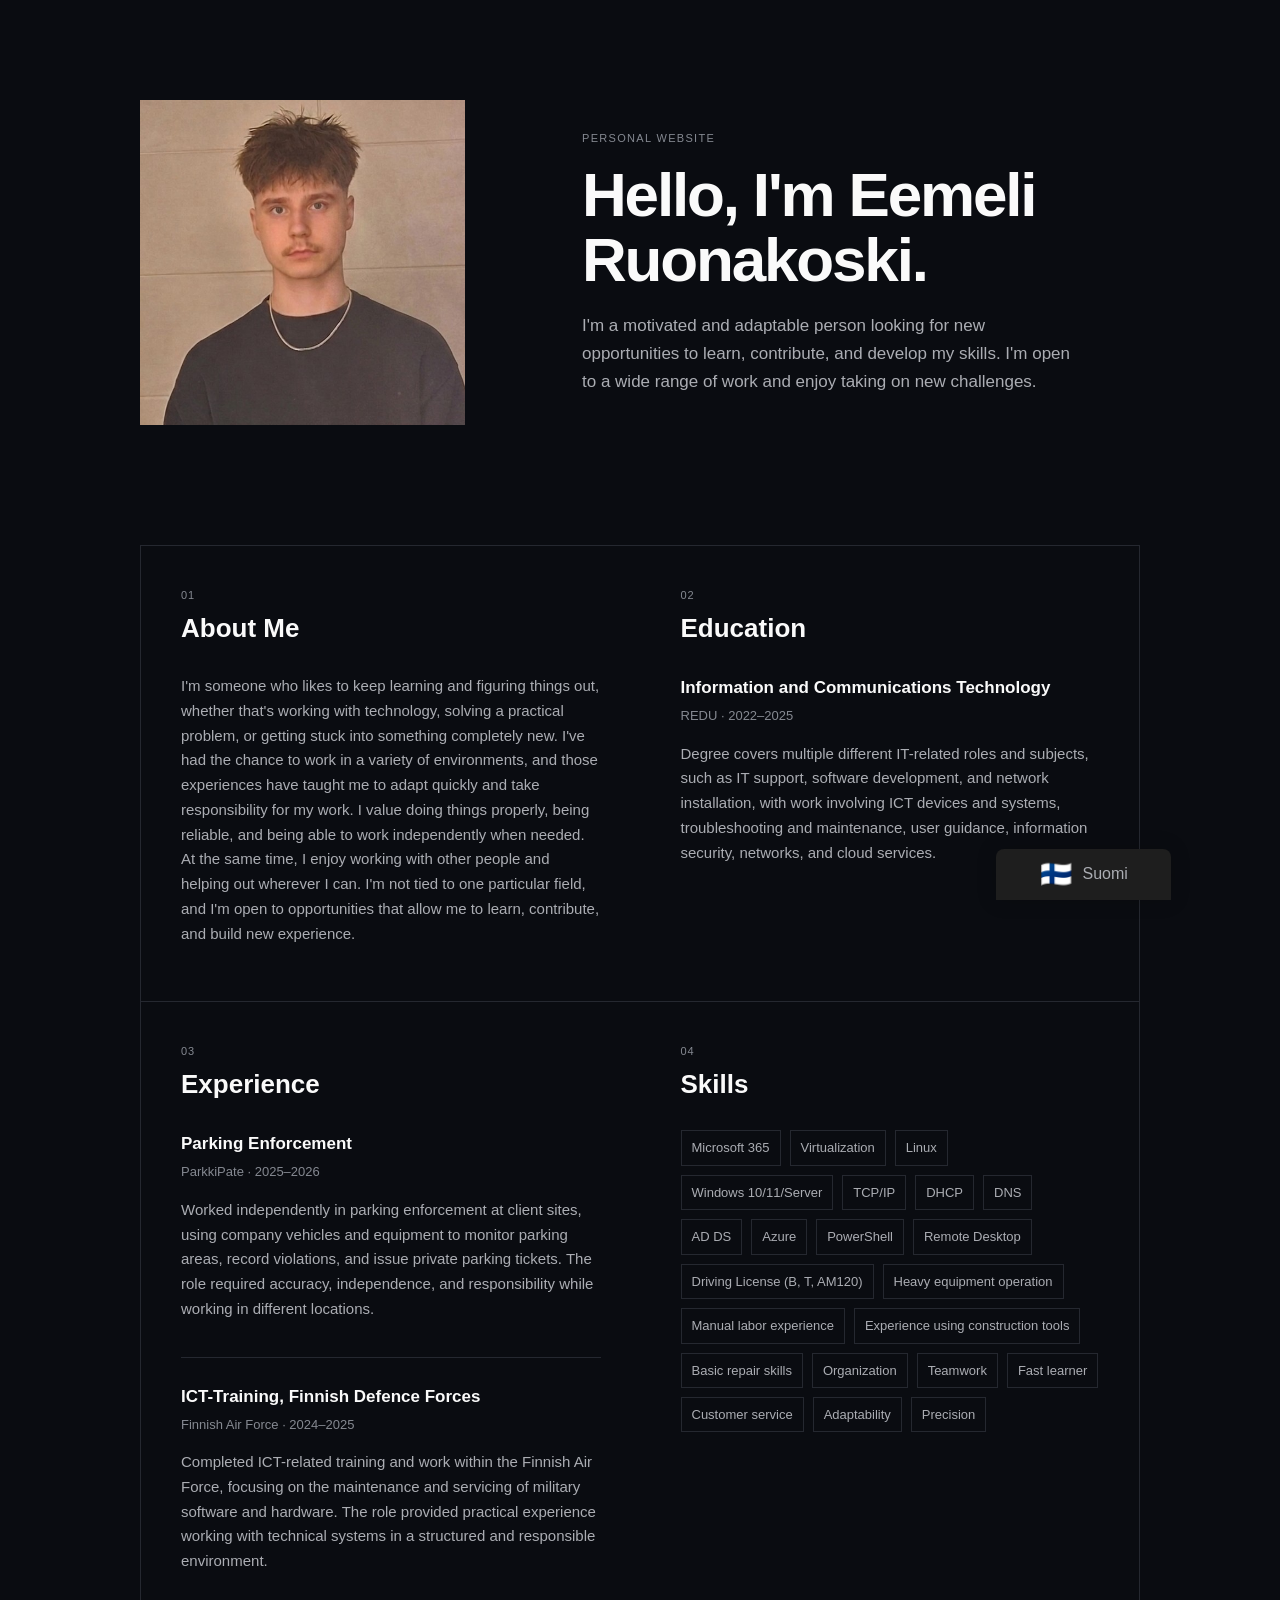
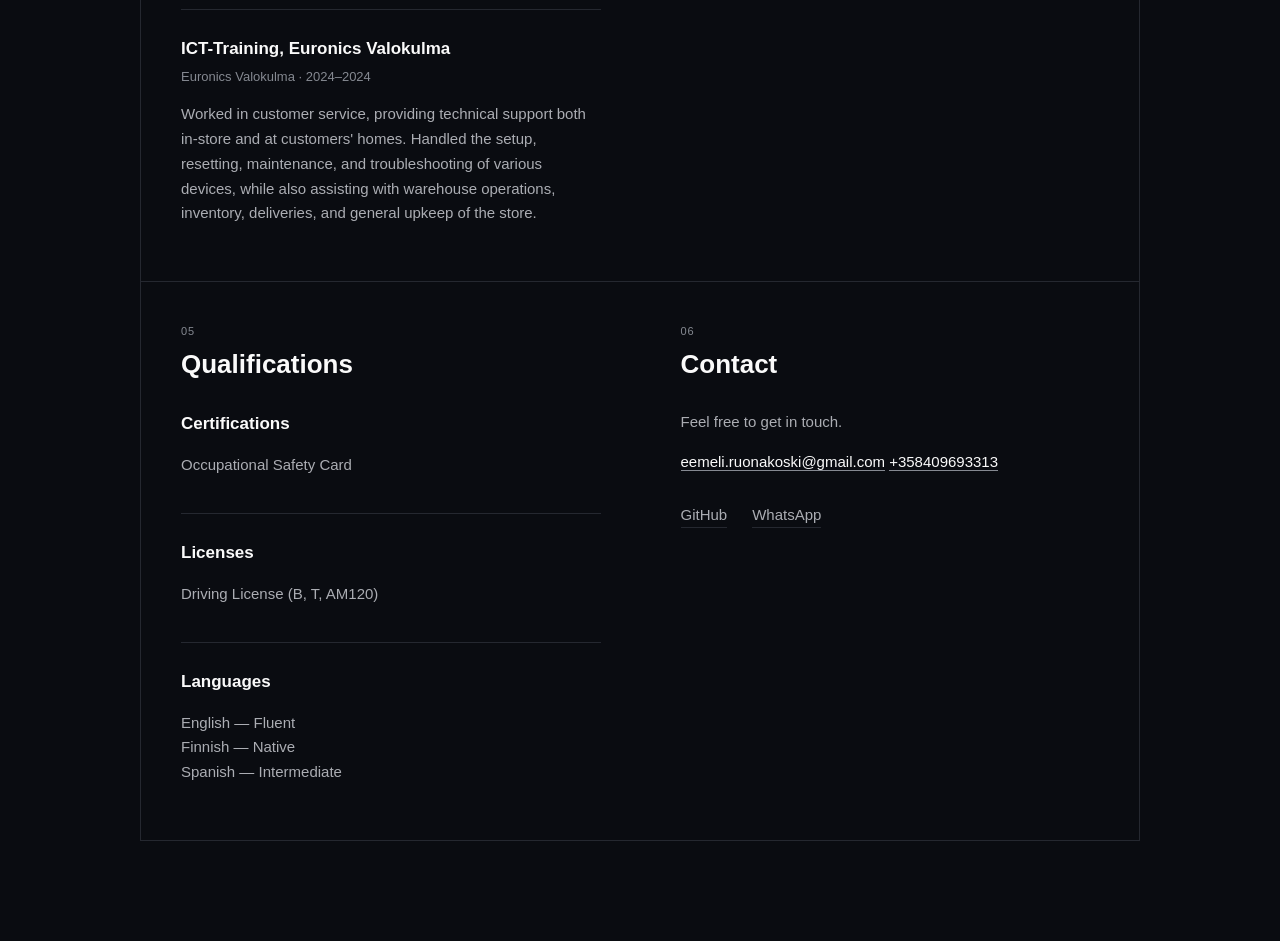
==== commit b46147ad: "Add files via upload" ====
--- a/index.html
+++ b/index.html
@@ -1,604 +1,185 @@
 <!DOCTYPE html>
-<html lang="en-US">
+<html lang="en">
 <head>
-	<meta charset="UTF-8">
-	<meta name="viewport" content="width=device-width, initial-scale=1">
-<meta name="robots" content="max-image-preview:large">
-	<style>img:is([sizes="auto" i], [sizes^="auto," i]) { contain-intrinsic-size: 3000px 1500px }</style>
-	<title>eportfolio &#8211; 2025</title>
-<link rel="alternate" type="application/rss+xml" title="eportfolio &raquo; Feed" href="/feed/">
-<link rel="alternate" type="application/rss+xml" title="eportfolio &raquo; Comments Feed" href="/comments/feed/">
-<script>
-window._wpemojiSettings = {"baseUrl":"https:\/\/s.w.org\/images\/core\/emoji\/15.1.0\/72x72\/","ext":".png","svgUrl":"https:\/\/s.w.org\/images\/core\/emoji\/15.1.0\/svg\/","svgExt":".svg","source":{"concatemoji":"\/wp-includes\/js\/wp-emoji-release.min.js?ver=6.8.1"}};
-/*! This file is auto-generated */
-!function(i,n){var o,s,e;function c(e){try{var t={supportTests:e,timestamp:(new Date).valueOf()};sessionStorage.setItem(o,JSON.stringify(t))}catch(e){}}function p(e,t,n){e.clearRect(0,0,e.canvas.width,e.canvas.height),e.fillText(t,0,0);var t=new Uint32Array(e.getImageData(0,0,e.canvas.width,e.canvas.height).data),r=(e.clearRect(0,0,e.canvas.width,e.canvas.height),e.fillText(n,0,0),new Uint32Array(e.getImageData(0,0,e.canvas.width,e.canvas.height).data));return t.every(function(e,t){return e===r[t]})}function u(e,t,n){switch(t){case"flag":return n(e,"🏳️‍⚧️","🏳️​⚧️")?!1:!n(e,"🇺🇳","🇺​🇳")&&!n(e,"🏴󠁧󠁢󠁥󠁮󠁧󠁿","🏴​󠁧​󠁢​󠁥​󠁮​󠁧​󠁿");case"emoji":return!n(e,"🐦‍🔥","🐦​🔥")}return!1}function f(e,t,n){var r="undefined"!=typeof WorkerGlobalScope&&self instanceof WorkerGlobalScope?new OffscreenCanvas(300,150):i.createElement("canvas"),a=r.getContext("2d",{willReadFrequently:!0}),o=(a.textBaseline="top",a.font="600 32px Arial",{});return e.forEach(function(e){o[e]=t(a,e,n)}),o}function t(e){var t=i.createElement("script");t.src=e,t.defer=!0,i.head.appendChild(t)}"undefined"!=typeof Promise&&(o="wpEmojiSettingsSupports",s=["flag","emoji"],n.supports={everything:!0,everythingExceptFlag:!0},e=new Promise(function(e){i.addEventListener("DOMContentLoaded",e,{once:!0})}),new Promise(function(t){var n=function(){try{var e=JSON.parse(sessionStorage.getItem(o));if("object"==typeof e&&"number"==typeof e.timestamp&&(new Date).valueOf()<e.timestamp+604800&&"object"==typeof e.supportTests)return e.supportTests}catch(e){}return null}();if(!n){if("undefined"!=typeof Worker&&"undefined"!=typeof OffscreenCanvas&&"undefined"!=typeof URL&&URL.createObjectURL&&"undefined"!=typeof Blob)try{var e="postMessage("+f.toString()+"("+[JSON.stringify(s),u.toString(),p.toString()].join(",")+"));",r=new Blob([e],{type:"text/javascript"}),a=new Worker(URL.createObjectURL(r),{name:"wpTestEmojiSupports"});return void(a.onmessage=function(e){c(n=e.data),a.terminate(),t(n)})}catch(e){}c(n=f(s,u,p))}t(n)}).then(function(e){for(var t in e)n.supports[t]=e[t],n.supports.everything=n.supports.everything&&n.supports[t],"flag"!==t&&(n.supports.everythingExceptFlag=n.supports.everythingExceptFlag&&n.supports[t]);n.supports.everythingExceptFlag=n.supports.everythingExceptFlag&&!n.supports.flag,n.DOMReady=!1,n.readyCallback=function(){n.DOMReady=!0}}).then(function(){return e}).then(function(){var e;n.supports.everything||(n.readyCallback(),(e=n.source||{}).concatemoji?t(e.concatemoji):e.wpemoji&&e.twemoji&&(t(e.twemoji),t(e.wpemoji)))}))}((window,document),window._wpemojiSettings);
-</script>
-<style id="wp-block-site-logo-inline-css">.wp-block-site-logo{box-sizing:border-box;line-height:0}.wp-block-site-logo a{display:inline-block;line-height:0}.wp-block-site-logo.is-default-size img{height:auto;width:120px}.wp-block-site-logo img{height:auto;max-width:100%}.wp-block-site-logo a,.wp-block-site-logo img{border-radius:inherit}.wp-block-site-logo.aligncenter{margin-left:auto;margin-right:auto;text-align:center}:root :where(.wp-block-site-logo.is-style-rounded){border-radius:9999px}</style>
-<style id="wp-block-site-title-inline-css">.wp-block-site-title{box-sizing:border-box}.wp-block-site-title :where(a){color:inherit;font-family:inherit;font-size:inherit;font-style:inherit;font-weight:inherit;letter-spacing:inherit;line-height:inherit;text-decoration:inherit}</style>
-<style id="wp-block-site-tagline-inline-css">.wp-block-site-tagline{box-sizing:border-box}</style>
-<style id="wp-block-group-inline-css">.wp-block-group{box-sizing:border-box}:where(.wp-block-group.wp-block-group-is-layout-constrained){position:relative}</style>
-<style id="wp-block-group-theme-inline-css">:where(.wp-block-group.has-background){padding:1.25em 2.375em}</style>
-<style id="wp-block-navigation-link-inline-css">.wp-block-navigation .wp-block-navigation-item__label{overflow-wrap:break-word}.wp-block-navigation .wp-block-navigation-item__description{display:none}.link-ui-tools{border-top:1px solid #f0f0f0;padding:8px}.link-ui-block-inserter{padding-top:8px}.link-ui-block-inserter__back{margin-left:8px;text-transform:uppercase}</style>
-<link rel="stylesheet" id="wp-block-navigation-css" href="/wp-includes/blocks/navigation/style.min.css?ver=6.8.1" media="all">
-<style id="wp-block-template-part-theme-inline-css">:root :where(.wp-block-template-part.has-background){margin-bottom:0;margin-top:0;padding:1.25em 2.375em}</style>
-<style id="wp-block-image-inline-css">.wp-block-image>a,.wp-block-image>figure>a{display:inline-block}.wp-block-image img{box-sizing:border-box;height:auto;max-width:100%;vertical-align:bottom}@media not (prefers-reduced-motion){.wp-block-image img.hide{visibility:hidden}.wp-block-image img.show{animation:show-content-image .4s}}.wp-block-image[style*=border-radius] img,.wp-block-image[style*=border-radius]>a{border-radius:inherit}.wp-block-image.has-custom-border img{box-sizing:border-box}.wp-block-image.aligncenter{text-align:center}.wp-block-image.alignfull>a,.wp-block-image.alignwide>a{width:100%}.wp-block-image.alignfull img,.wp-block-image.alignwide img{height:auto;width:100%}.wp-block-image .aligncenter,.wp-block-image .alignleft,.wp-block-image .alignright,.wp-block-image.aligncenter,.wp-block-image.alignleft,.wp-block-image.alignright{display:table}.wp-block-image .aligncenter>figcaption,.wp-block-image .alignleft>figcaption,.wp-block-image .alignright>figcaption,.wp-block-image.aligncenter>figcaption,.wp-block-image.alignleft>figcaption,.wp-block-image.alignright>figcaption{caption-side:bottom;display:table-caption}.wp-block-image .alignleft{float:left;margin:.5em 1em .5em 0}.wp-block-image .alignright{float:right;margin:.5em 0 .5em 1em}.wp-block-image .aligncenter{margin-left:auto;margin-right:auto}.wp-block-image :where(figcaption){margin-bottom:1em;margin-top:.5em}.wp-block-image.is-style-circle-mask img{border-radius:9999px}@supports ((-webkit-mask-image:none) or (mask-image:none)) or (-webkit-mask-image:none){.wp-block-image.is-style-circle-mask img{border-radius:0;-webkit-mask-image:url('data:image/svg+xml;utf8,<svg viewBox="0 0 100 100" xmlns="http://www.w3.org/2000/svg"><circle cx="50" cy="50" r="50"/></svg>');mask-image:url('data:image/svg+xml;utf8,<svg viewBox="0 0 100 100" xmlns="http://www.w3.org/2000/svg"><circle cx="50" cy="50" r="50"/></svg>');mask-mode:alpha;-webkit-mask-position:center;mask-position:center;-webkit-mask-repeat:no-repeat;mask-repeat:no-repeat;-webkit-mask-size:contain;mask-size:contain}}:root :where(.wp-block-image.is-style-rounded img,.wp-block-image .is-style-rounded img){border-radius:9999px}.wp-block-image figure{margin:0}.wp-lightbox-container{display:flex;flex-direction:column;position:relative}.wp-lightbox-container img{cursor:zoom-in}.wp-lightbox-container img:hover+button{opacity:1}.wp-lightbox-container button{align-items:center;-webkit-backdrop-filter:blur(16px) saturate(180%);backdrop-filter:blur(16px) saturate(180%);background-color:#5a5a5a40;border:none;border-radius:4px;cursor:zoom-in;display:flex;height:20px;justify-content:center;opacity:0;padding:0;position:absolute;right:16px;text-align:center;top:16px;width:20px;z-index:100}@media not (prefers-reduced-motion){.wp-lightbox-container button{transition:opacity .2s ease}}.wp-lightbox-container button:focus-visible{outline:3px auto #5a5a5a40;outline:3px auto -webkit-focus-ring-color;outline-offset:3px}.wp-lightbox-container button:hover{cursor:pointer;opacity:1}.wp-lightbox-container button:focus{opacity:1}.wp-lightbox-container button:focus,.wp-lightbox-container button:hover,.wp-lightbox-container button:not(:hover):not(:active):not(.has-background){background-color:#5a5a5a40;border:none}.wp-lightbox-overlay{box-sizing:border-box;cursor:zoom-out;height:100vh;left:0;overflow:hidden;position:fixed;top:0;visibility:hidden;width:100%;z-index:100000}.wp-lightbox-overlay .close-button{align-items:center;cursor:pointer;display:flex;justify-content:center;min-height:40px;min-width:40px;padding:0;position:absolute;right:calc(env(safe-area-inset-right) + 16px);top:calc(env(safe-area-inset-top) + 16px);z-index:5000000}.wp-lightbox-overlay .close-button:focus,.wp-lightbox-overlay .close-button:hover,.wp-lightbox-overlay .close-button:not(:hover):not(:active):not(.has-background){background:none;border:none}.wp-lightbox-overlay .lightbox-image-container{height:var(--wp--lightbox-container-height);left:50%;overflow:hidden;position:absolute;top:50%;transform:translate(-50%,-50%);transform-origin:top left;width:var(--wp--lightbox-container-width);z-index:9999999999}.wp-lightbox-overlay .wp-block-image{align-items:center;box-sizing:border-box;display:flex;height:100%;justify-content:center;margin:0;position:relative;transform-origin:0 0;width:100%;z-index:3000000}.wp-lightbox-overlay .wp-block-image img{height:var(--wp--lightbox-image-height);min-height:var(--wp--lightbox-image-height);min-width:var(--wp--lightbox-image-width);width:var(--wp--lightbox-image-width)}.wp-lightbox-overlay .wp-block-image figcaption{display:none}.wp-lightbox-overlay button{background:none;border:none}.wp-lightbox-overlay .scrim{background-color:#fff;height:100%;opacity:.9;position:absolute;width:100%;z-index:2000000}.wp-lightbox-overlay.active{visibility:visible}@media not (prefers-reduced-motion){.wp-lightbox-overlay.active{animation:turn-on-visibility .25s both}.wp-lightbox-overlay.active img{animation:turn-on-visibility .35s both}.wp-lightbox-overlay.show-closing-animation:not(.active){animation:turn-off-visibility .35s both}.wp-lightbox-overlay.show-closing-animation:not(.active) img{animation:turn-off-visibility .25s both}.wp-lightbox-overlay.zoom.active{animation:none;opacity:1;visibility:visible}.wp-lightbox-overlay.zoom.active .lightbox-image-container{animation:lightbox-zoom-in .4s}.wp-lightbox-overlay.zoom.active .lightbox-image-container img{animation:none}.wp-lightbox-overlay.zoom.active .scrim{animation:turn-on-visibility .4s forwards}.wp-lightbox-overlay.zoom.show-closing-animation:not(.active){animation:none}.wp-lightbox-overlay.zoom.show-closing-animation:not(.active) .lightbox-image-container{animation:lightbox-zoom-out .4s}.wp-lightbox-overlay.zoom.show-closing-animation:not(.active) .lightbox-image-container img{animation:none}.wp-lightbox-overlay.zoom.show-closing-animation:not(.active) .scrim{animation:turn-off-visibility .4s forwards}}@keyframes show-content-image{0%{visibility:hidden}99%{visibility:hidden}to{visibility:visible}}@keyframes turn-on-visibility{0%{opacity:0}to{opacity:1}}@keyframes turn-off-visibility{0%{opacity:1;visibility:visible}99%{opacity:0;visibility:visible}to{opacity:0;visibility:hidden}}@keyframes lightbox-zoom-in{0%{transform:translate(calc((-100vw + var(--wp--lightbox-scrollbar-width))/2 + var(--wp--lightbox-initial-left-position)),calc(-50vh + var(--wp--lightbox-initial-top-position))) scale(var(--wp--lightbox-scale))}to{transform:translate(-50%,-50%) scale(1)}}@keyframes lightbox-zoom-out{0%{transform:translate(-50%,-50%) scale(1);visibility:visible}99%{visibility:visible}to{transform:translate(calc((-100vw + var(--wp--lightbox-scrollbar-width))/2 + var(--wp--lightbox-initial-left-position)),calc(-50vh + var(--wp--lightbox-initial-top-position))) scale(var(--wp--lightbox-scale));visibility:hidden}}</style>
-<style id="wp-block-image-theme-inline-css">:root :where(.wp-block-image figcaption){color:#555;font-size:13px;text-align:center}.is-dark-theme :root :where(.wp-block-image figcaption){color:#ffffffa6}.wp-block-image{margin:0 0 1em}</style>
-<style id="wp-block-columns-inline-css">.wp-block-columns{align-items:normal!important;box-sizing:border-box;display:flex;flex-wrap:wrap!important}@media (min-width:782px){.wp-block-columns{flex-wrap:nowrap!important}}.wp-block-columns.are-vertically-aligned-top{align-items:flex-start}.wp-block-columns.are-vertically-aligned-center{align-items:center}.wp-block-columns.are-vertically-aligned-bottom{align-items:flex-end}@media (max-width:781px){.wp-block-columns:not(.is-not-stacked-on-mobile)>.wp-block-column{flex-basis:100%!important}}@media (min-width:782px){.wp-block-columns:not(.is-not-stacked-on-mobile)>.wp-block-column{flex-basis:0;flex-grow:1}.wp-block-columns:not(.is-not-stacked-on-mobile)>.wp-block-column[style*=flex-basis]{flex-grow:0}}.wp-block-columns.is-not-stacked-on-mobile{flex-wrap:nowrap!important}.wp-block-columns.is-not-stacked-on-mobile>.wp-block-column{flex-basis:0;flex-grow:1}.wp-block-columns.is-not-stacked-on-mobile>.wp-block-column[style*=flex-basis]{flex-grow:0}:where(.wp-block-columns){margin-bottom:1.75em}:where(.wp-block-columns.has-background){padding:1.25em 2.375em}.wp-block-column{flex-grow:1;min-width:0;overflow-wrap:break-word;word-break:break-word}.wp-block-column.is-vertically-aligned-top{align-self:flex-start}.wp-block-column.is-vertically-aligned-center{align-self:center}.wp-block-column.is-vertically-aligned-bottom{align-self:flex-end}.wp-block-column.is-vertically-aligned-stretch{align-self:stretch}.wp-block-column.is-vertically-aligned-bottom,.wp-block-column.is-vertically-aligned-center,.wp-block-column.is-vertically-aligned-top{width:100%}</style>
-<style id="wp-block-library-inline-css">:root{--wp-admin-theme-color:#007cba;--wp-admin-theme-color--rgb:0,124,186;--wp-admin-theme-color-darker-10:#006ba1;--wp-admin-theme-color-darker-10--rgb:0,107,161;--wp-admin-theme-color-darker-20:#005a87;--wp-admin-theme-color-darker-20--rgb:0,90,135;--wp-admin-border-width-focus:2px;--wp-block-synced-color:#7a00df;--wp-block-synced-color--rgb:122,0,223;--wp-bound-block-color:var(--wp-block-synced-color)}@media (min-resolution:192dpi){:root{--wp-admin-border-width-focus:1.5px}}.wp-element-button{cursor:pointer}:root{--wp--preset--font-size--normal:16px;--wp--preset--font-size--huge:42px}:root .has-very-light-gray-background-color{background-color:#eee}:root .has-very-dark-gray-background-color{background-color:#313131}:root .has-very-light-gray-color{color:#eee}:root .has-very-dark-gray-color{color:#313131}:root .has-vivid-green-cyan-to-vivid-cyan-blue-gradient-background{background:linear-gradient(135deg,#00d084,#0693e3)}:root .has-purple-crush-gradient-background{background:linear-gradient(135deg,#34e2e4,#4721fb 50%,#ab1dfe)}:root .has-hazy-dawn-gradient-background{background:linear-gradient(135deg,#faaca8,#dad0ec)}:root .has-subdued-olive-gradient-background{background:linear-gradient(135deg,#fafae1,#67a671)}:root .has-atomic-cream-gradient-background{background:linear-gradient(135deg,#fdd79a,#004a59)}:root .has-nightshade-gradient-background{background:linear-gradient(135deg,#330968,#31cdcf)}:root .has-midnight-gradient-background{background:linear-gradient(135deg,#020381,#2874fc)}.has-regular-font-size{font-size:1em}.has-larger-font-size{font-size:2.625em}.has-normal-font-size{font-size:var(--wp--preset--font-size--normal)}.has-huge-font-size{font-size:var(--wp--preset--font-size--huge)}.has-text-align-center{text-align:center}.has-text-align-left{text-align:left}.has-text-align-right{text-align:right}#end-resizable-editor-section{display:none}.aligncenter{clear:both}.items-justified-left{justify-content:flex-start}.items-justified-center{justify-content:center}.items-justified-right{justify-content:flex-end}.items-justified-space-between{justify-content:space-between}.screen-reader-text{border:0;clip-path:inset(50%);height:1px;margin:-1px;overflow:hidden;padding:0;position:absolute;width:1px;word-wrap:normal!important}.screen-reader-text:focus{background-color:#ddd;clip-path:none;color:#444;display:block;font-size:1em;height:auto;left:5px;line-height:normal;padding:15px 23px 14px;text-decoration:none;top:5px;width:auto;z-index:100000}html :where(.has-border-color){border-style:solid}html :where([style*=border-top-color]){border-top-style:solid}html :where([style*=border-right-color]){border-right-style:solid}html :where([style*=border-bottom-color]){border-bottom-style:solid}html :where([style*=border-left-color]){border-left-style:solid}html :where([style*=border-width]){border-style:solid}html :where([style*=border-top-width]){border-top-style:solid}html :where([style*=border-right-width]){border-right-style:solid}html :where([style*=border-bottom-width]){border-bottom-style:solid}html :where([style*=border-left-width]){border-left-style:solid}html :where(img[class*=wp-image-]){height:auto;max-width:100%}:where(figure){margin:0 0 1em}html :where(.is-position-sticky){--wp-admin--admin-bar--position-offset:var(--wp-admin--admin-bar--height,0px)}@media screen and (max-width:600px){html :where(.is-position-sticky){--wp-admin--admin-bar--position-offset:0px}}</style>
-<style id="global-styles-inline-css">:root{--wp--preset--aspect-ratio--square: 1;--wp--preset--aspect-ratio--4-3: 4/3;--wp--preset--aspect-ratio--3-4: 3/4;--wp--preset--aspect-ratio--3-2: 3/2;--wp--preset--aspect-ratio--2-3: 2/3;--wp--preset--aspect-ratio--16-9: 16/9;--wp--preset--aspect-ratio--9-16: 9/16;--wp--preset--color--black: #000000;--wp--preset--color--cyan-bluish-gray: #abb8c3;--wp--preset--color--white: #ffffff;--wp--preset--color--pale-pink: #f78da7;--wp--preset--color--vivid-red: #cf2e2e;--wp--preset--color--luminous-vivid-orange: #ff6900;--wp--preset--color--luminous-vivid-amber: #fcb900;--wp--preset--color--light-green-cyan: #7bdcb5;--wp--preset--color--vivid-green-cyan: #00d084;--wp--preset--color--pale-cyan-blue: #8ed1fc;--wp--preset--color--vivid-cyan-blue: #0693e3;--wp--preset--color--vivid-purple: #9b51e0;--wp--preset--color--background: #0A0C11;--wp--preset--color--foreground: #ffffff;--wp--preset--color--primary: #2292b1;--wp--preset--color--secondary: #222222;--wp--preset--color--tertiary: #0a0a0a;--wp--preset--color--text-link: #fafafa;--wp--preset--color--body-text: #abadb3;--wp--preset--color--meta: #666666;--wp--preset--color--border-color: #323438;--wp--preset--color--color-light: #fbfbfb;--wp--preset--color--color-dark: #000000;--wp--preset--color--footer-text: #999999;--wp--preset--color--footer-border-dark: #313131;--wp--preset--color--gray: #cccccc;--wp--preset--color--patrick-blue: #1b3385;--wp--preset--color--blue-green: #25c5c9;--wp--preset--gradient--vivid-cyan-blue-to-vivid-purple: linear-gradient(135deg,rgba(6,147,227,1) 0%,rgb(155,81,224) 100%);--wp--preset--gradient--light-green-cyan-to-vivid-green-cyan: linear-gradient(135deg,rgb(122,220,180) 0%,rgb(0,208,130) 100%);--wp--preset--gradient--luminous-vivid-amber-to-luminous-vivid-orange: linear-gradient(135deg,rgba(252,185,0,1) 0%,rgba(255,105,0,1) 100%);--wp--preset--gradient--luminous-vivid-orange-to-vivid-red: linear-gradient(135deg,rgba(255,105,0,1) 0%,rgb(207,46,46) 100%);--wp--preset--gradient--very-light-gray-to-cyan-bluish-gray: linear-gradient(135deg,rgb(238,238,238) 0%,rgb(169,184,195) 100%);--wp--preset--gradient--cool-to-warm-spectrum: linear-gradient(135deg,rgb(74,234,220) 0%,rgb(151,120,209) 20%,rgb(207,42,186) 40%,rgb(238,44,130) 60%,rgb(251,105,98) 80%,rgb(254,248,76) 100%);--wp--preset--gradient--blush-light-purple: linear-gradient(135deg,rgb(255,206,236) 0%,rgb(152,150,240) 100%);--wp--preset--gradient--blush-bordeaux: linear-gradient(135deg,rgb(254,205,165) 0%,rgb(254,45,45) 50%,rgb(107,0,62) 100%);--wp--preset--gradient--luminous-dusk: linear-gradient(135deg,rgb(255,203,112) 0%,rgb(199,81,192) 50%,rgb(65,88,208) 100%);--wp--preset--gradient--pale-ocean: linear-gradient(135deg,rgb(255,245,203) 0%,rgb(182,227,212) 50%,rgb(51,167,181) 100%);--wp--preset--gradient--electric-grass: linear-gradient(135deg,rgb(202,248,128) 0%,rgb(113,206,126) 100%);--wp--preset--gradient--midnight: linear-gradient(135deg,rgb(2,3,129) 0%,rgb(40,116,252) 100%);--wp--preset--gradient--horizontal-patrick-blue-to-blue-green: linear-gradient(to right,var(--wp--preset--color--patrick-blue) 0%,var(--wp--preset--color--blue-green) 100%);--wp--preset--font-size--small: 15px;--wp--preset--font-size--medium: 16px;--wp--preset--font-size--large: clamp(24px,4.2vw,32px);--wp--preset--font-size--x-large: 42px;--wp--preset--font-size--tiny: 13px;--wp--preset--font-size--extra-small: 14px;--wp--preset--font-size--upper-heading: 18px;--wp--preset--font-size--normal: clamp(18px,1.6vw,20px);--wp--preset--font-size--content-heading: clamp(22px,3vw,24px);--wp--preset--font-size--extra-large: clamp(28px,6vw,36px);--wp--preset--font-size--product-heading: clamp(32px,4.8vw,42px);--wp--preset--font-size--huge: clamp(42px,5.2vw,80px);--wp--preset--font-size--colossal: clamp(46px,5.2vw,110px);--wp--preset--font-family--poppins: "Poppins", serif;--wp--preset--spacing--20: 0.44rem;--wp--preset--spacing--30: 0.67rem;--wp--preset--spacing--40: 1rem;--wp--preset--spacing--50: 1.5rem;--wp--preset--spacing--60: 2.25rem;--wp--preset--spacing--70: 3.38rem;--wp--preset--spacing--80: 5.06rem;--wp--preset--shadow--natural: 6px 6px 9px rgba(0, 0, 0, 0.2);--wp--preset--shadow--deep: 12px 12px 50px rgba(0, 0, 0, 0.4);--wp--preset--shadow--sharp: 6px 6px 0px rgba(0, 0, 0, 0.2);--wp--preset--shadow--outlined: 6px 6px 0px -3px rgba(255, 255, 255, 1), 6px 6px rgba(0, 0, 0, 1);--wp--preset--shadow--crisp: 6px 6px 0px rgba(0, 0, 0, 1);--wp--custom--spacing--tiny: clamp(21px, 2vw, 28px);--wp--custom--spacing--extra-small: clamp(28px, 3.5vw, 35px);--wp--custom--spacing--wp-comment-horizontal: clamp(30px, 3.7vw, 70px);--wp--custom--spacing--wp-comment-vertical: clamp(30px, 3.5vw, 49px);--wp--custom--spacing--wp-block-sidebar: clamp(7px,3.5vw,60px);--wp--custom--spacing--wp-block-sidebar-widget: clamp(35px, 3.5vw, 49px);--wp--custom--spacing--wp-block-page-numbers: clamp(49px, 3.3vw, 63px);--wp--custom--spacing--wp-footer-vertical: clamp(30px, 4vw, 70px);--wp--custom--spacing--normal: clamp(30px, 3.5vw, 40px);--wp--custom--spacing--small: max(1.75rem, 5vw);--wp--custom--spacing--medium: clamp(2rem, 8vw, calc(4 * var(--wp--style--block-gap)));--wp--custom--spacing--large: clamp(3.5rem, 10vw, 5.0625rem);--wp--custom--spacing--outer: var(--wp--custom--spacing--small, 1.25rem);--wp--custom--spacing--section-block-top: clamp(42px, 7.5vw, 140px);--wp--custom--spacing--section-block-bottom: clamp(12px, 5.5vw, 70px);--wp--custom--spacing--section-pricing-content: clamp(21px, 5.5vw, 42px);--wp--custom--spacing--main-block-gap: clamp(42px, 4.5vw, 70px);--wp--custom--spacing--testimonial-inner-gap: clamp(35px, 3.5vw, 42px);--wp--custom--spacing--group-heading-bottom-gap: clamp(35px, 3.5vw, 56px);--wp--custom--typography--font-size--heading-one: clamp(36px,3.5vw,58px);--wp--custom--typography--font-size--heading-two: clamp(32px,2.6vw,49px);--wp--custom--typography--font-size--heading-three: clamp(28px,1.9vw,36px);--wp--custom--typography--font-size--heading-four: clamp(24px,2vw,28px);--wp--custom--typography--font-size--heading-five: clamp(22px,1.3vw,24px);--wp--custom--typography--font-size--heading-six: 18px;--wp--custom--typography--font-size--huge-post-title: clamp(38px,4vw,70px);--wp--custom--typography--line-height--heading-one: 1.38;--wp--custom--typography--line-height--heading-two: 1.43;--wp--custom--typography--line-height--heading-three: 1.31;--wp--custom--typography--line-height--heading-four: 1.5;--wp--custom--typography--line-height--heading-five: 1.458333333333333;--wp--custom--typography--line-height--heading-six: 1.56;--wp--custom--typography--line-height--paragraph: 1.75;--wp--custom--typography--line-height--post-title: 1.38;--wp--custom--typography--line-height--extra-small: 21px;--wp--custom--typography--line-height--small: 28px;--wp--custom--typography--line-height--normal: normal;--wp--custom--typography--font-weight--light: 300;--wp--custom--typography--font-weight--regular: 400;--wp--custom--typography--font-weight--medium: 500;--wp--custom--typography--font-weight--bold: 700;--wp--custom--typography--font-weight--black: 900;}:root { --wp--style--global--content-size: 760px;--wp--style--global--wide-size: 1400px; }:where(body) { margin: 0; }.wp-site-blocks > .alignleft { float: left; margin-right: 2em; }.wp-site-blocks > .alignright { float: right; margin-left: 2em; }.wp-site-blocks > .aligncenter { justify-content: center; margin-left: auto; margin-right: auto; }:where(.wp-site-blocks) > * { margin-block-start: var(--wp--preset--spacing--40); margin-block-end: 0; }:where(.wp-site-blocks) > :first-child { margin-block-start: 0; }:where(.wp-site-blocks) > :last-child { margin-block-end: 0; }:root { --wp--style--block-gap: var(--wp--preset--spacing--40); }:root :where(.is-layout-flow) > :first-child{margin-block-start: 0;}:root :where(.is-layout-flow) > :last-child{margin-block-end: 0;}:root :where(.is-layout-flow) > *{margin-block-start: var(--wp--preset--spacing--40);margin-block-end: 0;}:root :where(.is-layout-constrained) > :first-child{margin-block-start: 0;}:root :where(.is-layout-constrained) > :last-child{margin-block-end: 0;}:root :where(.is-layout-constrained) > *{margin-block-start: var(--wp--preset--spacing--40);margin-block-end: 0;}:root :where(.is-layout-flex){gap: var(--wp--preset--spacing--40);}:root :where(.is-layout-grid){gap: var(--wp--preset--spacing--40);}.is-layout-flow > .alignleft{float: left;margin-inline-start: 0;margin-inline-end: 2em;}.is-layout-flow > .alignright{float: right;margin-inline-start: 2em;margin-inline-end: 0;}.is-layout-flow > .aligncenter{margin-left: auto !important;margin-right: auto !important;}.is-layout-constrained > .alignleft{float: left;margin-inline-start: 0;margin-inline-end: 2em;}.is-layout-constrained > .alignright{float: right;margin-inline-start: 2em;margin-inline-end: 0;}.is-layout-constrained > .aligncenter{margin-left: auto !important;margin-right: auto !important;}.is-layout-constrained > :where(:not(.alignleft):not(.alignright):not(.alignfull)){max-width: var(--wp--style--global--content-size);margin-left: auto !important;margin-right: auto !important;}.is-layout-constrained > .alignwide{max-width: var(--wp--style--global--wide-size);}body .is-layout-flex{display: flex;}.is-layout-flex{flex-wrap: wrap;align-items: center;}.is-layout-flex > :is(*, div){margin: 0;}body .is-layout-grid{display: grid;}.is-layout-grid > :is(*, div){margin: 0;}body{background-color: var(--wp--preset--color--background);color: var(--wp--preset--color--body-text);font-family: var(--wp--preset--font-family--poppins);font-size: var(--wp--preset--font-size--normal);font-weight: 400;line-height: var(--wp--custom--typography--line-height--paragraph);padding-top: 0px;padding-right: 0px;padding-bottom: 0px;padding-left: 0px;}a:where(:not(.wp-element-button)){color: var(--wp--preset--color--text-link);text-decoration: underline;}h1{font-size: var(--wp--custom--typography--font-size--heading-one);line-height: var(--wp--custom--typography--line-height--heading-one);}h2{font-size: var(--wp--custom--typography--font-size--heading-two);line-height: var(--wp--custom--typography--line-height--heading-two);}h3{font-size: var(--wp--custom--typography--font-size--heading-three);line-height: var(--wp--custom--typography--line-height--heading-three);}h4{font-size: var(--wp--custom--typography--font-size--heading-four);line-height: var(--wp--custom--typography--line-height--heading-four);}h5{font-size: var(--wp--custom--typography--font-size--heading-five);line-height: var(--wp--custom--typography--line-height--heading-five);}h6{font-size: var(--wp--custom--typography--font-size--heading-six);line-height: var(--wp--custom--typography--line-height--heading-six);}:root :where(.wp-element-button, .wp-block-button__link){background-color: #32373c;border-width: 0;color: #fff;font-family: inherit;font-size: inherit;line-height: inherit;padding: calc(0.667em + 2px) calc(1.333em + 2px);text-decoration: none;}.has-black-color{color: var(--wp--preset--color--black) !important;}.has-cyan-bluish-gray-color{color: var(--wp--preset--color--cyan-bluish-gray) !important;}.has-white-color{color: var(--wp--preset--color--white) !important;}.has-pale-pink-color{color: var(--wp--preset--color--pale-pink) !important;}.has-vivid-red-color{color: var(--wp--preset--color--vivid-red) !important;}.has-luminous-vivid-orange-color{color: var(--wp--preset--color--luminous-vivid-orange) !important;}.has-luminous-vivid-amber-color{color: var(--wp--preset--color--luminous-vivid-amber) !important;}.has-light-green-cyan-color{color: var(--wp--preset--color--light-green-cyan) !important;}.has-vivid-green-cyan-color{color: var(--wp--preset--color--vivid-green-cyan) !important;}.has-pale-cyan-blue-color{color: var(--wp--preset--color--pale-cyan-blue) !important;}.has-vivid-cyan-blue-color{color: var(--wp--preset--color--vivid-cyan-blue) !important;}.has-vivid-purple-color{color: var(--wp--preset--color--vivid-purple) !important;}.has-background-color{color: var(--wp--preset--color--background) !important;}.has-foreground-color{color: var(--wp--preset--color--foreground) !important;}.has-primary-color{color: var(--wp--preset--color--primary) !important;}.has-secondary-color{color: var(--wp--preset--color--secondary) !important;}.has-tertiary-color{color: var(--wp--preset--color--tertiary) !important;}.has-text-link-color{color: var(--wp--preset--color--text-link) !important;}.has-body-text-color{color: var(--wp--preset--color--body-text) !important;}.has-meta-color{color: var(--wp--preset--color--meta) !important;}.has-border-color-color{color: var(--wp--preset--color--border-color) !important;}.has-color-light-color{color: var(--wp--preset--color--color-light) !important;}.has-color-dark-color{color: var(--wp--preset--color--color-dark) !important;}.has-footer-text-color{color: var(--wp--preset--color--footer-text) !important;}.has-footer-border-dark-color{color: var(--wp--preset--color--footer-border-dark) !important;}.has-gray-color{color: var(--wp--preset--color--gray) !important;}.has-patrick-blue-color{color: var(--wp--preset--color--patrick-blue) !important;}.has-blue-green-color{color: var(--wp--preset--color--blue-green) !important;}.has-black-background-color{background-color: var(--wp--preset--color--black) !important;}.has-cyan-bluish-gray-background-color{background-color: var(--wp--preset--color--cyan-bluish-gray) !important;}.has-white-background-color{background-color: var(--wp--preset--color--white) !important;}.has-pale-pink-background-color{background-color: var(--wp--preset--color--pale-pink) !important;}.has-vivid-red-background-color{background-color: var(--wp--preset--color--vivid-red) !important;}.has-luminous-vivid-orange-background-color{background-color: var(--wp--preset--color--luminous-vivid-orange) !important;}.has-luminous-vivid-amber-background-color{background-color: var(--wp--preset--color--luminous-vivid-amber) !important;}.has-light-green-cyan-background-color{background-color: var(--wp--preset--color--light-green-cyan) !important;}.has-vivid-green-cyan-background-color{background-color: var(--wp--preset--color--vivid-green-cyan) !important;}.has-pale-cyan-blue-background-color{background-color: var(--wp--preset--color--pale-cyan-blue) !important;}.has-vivid-cyan-blue-background-color{background-color: var(--wp--preset--color--vivid-cyan-blue) !important;}.has-vivid-purple-background-color{background-color: var(--wp--preset--color--vivid-purple) !important;}.has-background-background-color{background-color: var(--wp--preset--color--background) !important;}.has-foreground-background-color{background-color: var(--wp--preset--color--foreground) !important;}.has-primary-background-color{background-color: var(--wp--preset--color--primary) !important;}.has-secondary-background-color{background-color: var(--wp--preset--color--secondary) !important;}.has-tertiary-background-color{background-color: var(--wp--preset--color--tertiary) !important;}.has-text-link-background-color{background-color: var(--wp--preset--color--text-link) !important;}.has-body-text-background-color{background-color: var(--wp--preset--color--body-text) !important;}.has-meta-background-color{background-color: var(--wp--preset--color--meta) !important;}.has-border-color-background-color{background-color: var(--wp--preset--color--border-color) !important;}.has-color-light-background-color{background-color: var(--wp--preset--color--color-light) !important;}.has-color-dark-background-color{background-color: var(--wp--preset--color--color-dark) !important;}.has-footer-text-background-color{background-color: var(--wp--preset--color--footer-text) !important;}.has-footer-border-dark-background-color{background-color: var(--wp--preset--color--footer-border-dark) !important;}.has-gray-background-color{background-color: var(--wp--preset--color--gray) !important;}.has-patrick-blue-background-color{background-color: var(--wp--preset--color--patrick-blue) !important;}.has-blue-green-background-color{background-color: var(--wp--preset--color--blue-green) !important;}.has-black-border-color{border-color: var(--wp--preset--color--black) !important;}.has-cyan-bluish-gray-border-color{border-color: var(--wp--preset--color--cyan-bluish-gray) !important;}.has-white-border-color{border-color: var(--wp--preset--color--white) !important;}.has-pale-pink-border-color{border-color: var(--wp--preset--color--pale-pink) !important;}.has-vivid-red-border-color{border-color: var(--wp--preset--color--vivid-red) !important;}.has-luminous-vivid-orange-border-color{border-color: var(--wp--preset--color--luminous-vivid-orange) !important;}.has-luminous-vivid-amber-border-color{border-color: var(--wp--preset--color--luminous-vivid-amber) !important;}.has-light-green-cyan-border-color{border-color: var(--wp--preset--color--light-green-cyan) !important;}.has-vivid-green-cyan-border-color{border-color: var(--wp--preset--color--vivid-green-cyan) !important;}.has-pale-cyan-blue-border-color{border-color: var(--wp--preset--color--pale-cyan-blue) !important;}.has-vivid-cyan-blue-border-color{border-color: var(--wp--preset--color--vivid-cyan-blue) !important;}.has-vivid-purple-border-color{border-color: var(--wp--preset--color--vivid-purple) !important;}.has-background-border-color{border-color: var(--wp--preset--color--background) !important;}.has-foreground-border-color{border-color: var(--wp--preset--color--foreground) !important;}.has-primary-border-color{border-color: var(--wp--preset--color--primary) !important;}.has-secondary-border-color{border-color: var(--wp--preset--color--secondary) !important;}.has-tertiary-border-color{border-color: var(--wp--preset--color--tertiary) !important;}.has-text-link-border-color{border-color: var(--wp--preset--color--text-link) !important;}.has-body-text-border-color{border-color: var(--wp--preset--color--body-text) !important;}.has-meta-border-color{border-color: var(--wp--preset--color--meta) !important;}.has-border-color-border-color{border-color: var(--wp--preset--color--border-color) !important;}.has-color-light-border-color{border-color: var(--wp--preset--color--color-light) !important;}.has-color-dark-border-color{border-color: var(--wp--preset--color--color-dark) !important;}.has-footer-text-border-color{border-color: var(--wp--preset--color--footer-text) !important;}.has-footer-border-dark-border-color{border-color: var(--wp--preset--color--footer-border-dark) !important;}.has-gray-border-color{border-color: var(--wp--preset--color--gray) !important;}.has-patrick-blue-border-color{border-color: var(--wp--preset--color--patrick-blue) !important;}.has-blue-green-border-color{border-color: var(--wp--preset--color--blue-green) !important;}.has-vivid-cyan-blue-to-vivid-purple-gradient-background{background: var(--wp--preset--gradient--vivid-cyan-blue-to-vivid-purple) !important;}.has-light-green-cyan-to-vivid-green-cyan-gradient-background{background: var(--wp--preset--gradient--light-green-cyan-to-vivid-green-cyan) !important;}.has-luminous-vivid-amber-to-luminous-vivid-orange-gradient-background{background: var(--wp--preset--gradient--luminous-vivid-amber-to-luminous-vivid-orange) !important;}.has-luminous-vivid-orange-to-vivid-red-gradient-background{background: var(--wp--preset--gradient--luminous-vivid-orange-to-vivid-red) !important;}.has-very-light-gray-to-cyan-bluish-gray-gradient-background{background: var(--wp--preset--gradient--very-light-gray-to-cyan-bluish-gray) !important;}.has-cool-to-warm-spectrum-gradient-background{background: var(--wp--preset--gradient--cool-to-warm-spectrum) !important;}.has-blush-light-purple-gradient-background{background: var(--wp--preset--gradient--blush-light-purple) !important;}.has-blush-bordeaux-gradient-background{background: var(--wp--preset--gradient--blush-bordeaux) !important;}.has-luminous-dusk-gradient-background{background: var(--wp--preset--gradient--luminous-dusk) !important;}.has-pale-ocean-gradient-background{background: var(--wp--preset--gradient--pale-ocean) !important;}.has-electric-grass-gradient-background{background: var(--wp--preset--gradient--electric-grass) !important;}.has-midnight-gradient-background{background: var(--wp--preset--gradient--midnight) !important;}.has-horizontal-patrick-blue-to-blue-green-gradient-background{background: var(--wp--preset--gradient--horizontal-patrick-blue-to-blue-green) !important;}.has-small-font-size{font-size: var(--wp--preset--font-size--small) !important;}.has-medium-font-size{font-size: var(--wp--preset--font-size--medium) !important;}.has-large-font-size{font-size: var(--wp--preset--font-size--large) !important;}.has-x-large-font-size{font-size: var(--wp--preset--font-size--x-large) !important;}.has-tiny-font-size{font-size: var(--wp--preset--font-size--tiny) !important;}.has-extra-small-font-size{font-size: var(--wp--preset--font-size--extra-small) !important;}.has-upper-heading-font-size{font-size: var(--wp--preset--font-size--upper-heading) !important;}.has-normal-font-size{font-size: var(--wp--preset--font-size--normal) !important;}.has-content-heading-font-size{font-size: var(--wp--preset--font-size--content-heading) !important;}.has-extra-large-font-size{font-size: var(--wp--preset--font-size--extra-large) !important;}.has-product-heading-font-size{font-size: var(--wp--preset--font-size--product-heading) !important;}.has-huge-font-size{font-size: var(--wp--preset--font-size--huge) !important;}.has-colossal-font-size{font-size: var(--wp--preset--font-size--colossal) !important;}.has-poppins-font-family{font-family: var(--wp--preset--font-family--poppins) !important;}
-:root :where(.wp-block-site-title){font-size: var(--wp--preset--font-size--large);font-weight: var(--wp--custom--typography--font-weight--bold);line-height: var(--wp--custom--typography--line-height--normal);}
-:root :where(.wp-block-site-tagline){color: var(--wp--preset--color--body-text);font-size: 12px;font-weight: 300;margin-top: 0;}
-:root :where(.wp-block-navigation){color: var(--wp--preset--color--body-text);font-size: var(--wp--preset--font-size--upper-heading);font-weight: var(--wp--custom--typography--font-weight--regular);line-height: var(--wp--custom--typography--line-height--heading-six);text-transform: capitalize;}</style>
-<style id="block-style-variation-styles-inline-css">:root :where(.wp-block-site-logo.is-style-rounded--1){border-radius: 9999px;}</style>
-<style id="wp-emoji-styles-inline-css">img.wp-smiley, img.emoji {
-		display: inline !important;
-		border: none !important;
-		box-shadow: none !important;
-		height: 1em !important;
-		width: 1em !important;
-		margin: 0 0.07em !important;
-		vertical-align: -0.1em !important;
-		background: none !important;
-		padding: 0 !important;
-	}</style>
-<style id="core-block-supports-inline-css">.wp-container-core-group-is-layout-efb20f49{gap:20px;}.wp-container-core-navigation-is-layout-9a50c4af{justify-content:center;}.wp-container-core-group-is-layout-17124a9a{flex-wrap:nowrap;justify-content:flex-end;}.wp-container-core-group-is-layout-79f487ac{justify-content:space-between;}.wp-container-core-columns-is-layout-28f84493{flex-wrap:nowrap;}</style>
-<style id="wp-block-template-skip-link-inline-css">.skip-link.screen-reader-text {
-			border: 0;
-			clip-path: inset(50%);
-			height: 1px;
-			margin: -1px;
-			overflow: hidden;
-			padding: 0;
-			position: absolute !important;
-			width: 1px;
-			word-wrap: normal !important;
-		}
+    
 
-		.skip-link.screen-reader-text:focus {
-			background-color: #eee;
-			clip-path: none;
-			color: #444;
-			display: block;
-			font-size: 1em;
-			height: auto;
-			left: 5px;
-			line-height: normal;
-			padding: 15px 23px 14px;
-			text-decoration: none;
-			top: 5px;
-			width: auto;
-			z-index: 100000;
-		}</style>
-<link rel="stylesheet" id="trp-floater-language-switcher-style-css" href="/wp-content/plugins/translatepress-multilingual/assets/css/trp-floater-language-switcher.css?ver=2.9.13" media="all">
-<link rel="stylesheet" id="trp-language-switcher-style-css" href="/wp-content/plugins/translatepress-multilingual/assets/css/trp-language-switcher.css?ver=2.9.13" media="all">
-<link rel="stylesheet" id="bizboost-style-css" href="/wp-content/themes/bizboost/style.css?ver=1692091546" media="all">
-<link rel="https://api.w.org/" href="/wp-json/">
-<link rel="EditURI" type="application/rsd+xml" title="RSD" href="/xmlrpc.php?rsd">
-<meta name="generator" content="WordPress 6.8.1">
-<link rel="alternate" hreflang="en-US" href="/">
-<link rel="alternate" hreflang="fi" href="/fi/">
-<link rel="alternate" hreflang="en" href="/">
-<script type="importmap" id="wp-importmap">{"imports":{"@wordpress\/interactivity":"\/wp-includes\/js\/dist\/script-modules\/interactivity\/index.min.js?ver=55aebb6e0a16726baffb"}}</script>
-<script type="module" src="/wp-includes/js/dist/script-modules/block-library/navigation/view.min.js?ver=61572d447d60c0aa5240" id="@wordpress/block-library/navigation/view-js-module"></script>
-<link rel="modulepreload" href="/wp-includes/js/dist/script-modules/interactivity/index.min.js?ver=55aebb6e0a16726baffb" id="@wordpress/interactivity-js-modulepreload">
-<style class="wp-fonts-local">@font-face{font-family:Poppins;font-style:normal;font-weight:300;font-display:fallback;src:url('/wp-content/themes/bizboost/assets/fonts/poppins/Poppins-Light.woff2') format('woff2');font-stretch:normal;}
-@font-face{font-family:Poppins;font-style:normal;font-weight:400;font-display:fallback;src:url('/wp-content/themes/bizboost/assets/fonts/poppins/Poppins-Regular.woff2') format('woff2');font-stretch:normal;}
-@font-face{font-family:Poppins;font-style:italic;font-weight:400;font-display:fallback;src:url('/wp-content/themes/bizboost/assets/fonts/poppins/Poppins-Italic.woff2') format('woff2');font-stretch:normal;}
-@font-face{font-family:Poppins;font-style:normal;font-weight:500;font-display:fallback;src:url('/wp-content/themes/bizboost/assets/fonts/poppins/Poppins-Medium.woff2') format('woff2');font-stretch:normal;}
-@font-face{font-family:Poppins;font-style:normal;font-weight:600;font-display:fallback;src:url('/wp-content/themes/bizboost/assets/fonts/poppins/Poppins-SemiBold.woff2') format('woff2');font-stretch:normal;}
-@font-face{font-family:Poppins;font-style:normal;font-weight:700;font-display:fallback;src:url('/wp-content/themes/bizboost/assets/fonts/poppins/Poppins-Bold.woff2') format('woff2');font-stretch:normal;}
-@font-face{font-family:Poppins;font-style:normal;font-weight:800;font-display:fallback;src:url('/wp-content/themes/bizboost/assets/fonts/poppins/Poppins-ExtraBold.woff2') format('woff2');font-stretch:normal;}
-@font-face{font-family:Poppins;font-style:normal;font-weight:900;font-display:fallback;src:url('/wp-content/themes/bizboost/assets/fonts/poppins/Poppins-Black.woff2') format('woff2');font-stretch:normal;}</style>
-<link rel="icon" href="/wp-content/uploads/2023/08/eportfolio-1-150x150.png" sizes="32x32">
-<link rel="icon" href="/wp-content/uploads/2023/08/eportfolio-1-300x300.png" sizes="192x192">
-<link rel="apple-touch-icon" href="/wp-content/uploads/2023/08/eportfolio-1-300x300.png">
-<meta name="msapplication-TileImage" content="/wp-content/uploads/2023/08/eportfolio-1-300x300.png">
+    <meta charset="UTF-8">
+    <meta name="viewport" content="width=device-width, initial-scale=1.0">
+
+    <!-- Edit -->
+    <title>Eemeli Ruonakoski</title>
+    <meta property="og:title" content="Eemeli Ruonakoski">
+
+    <!-- Favicon -->
+    <link rel="icon" type="image/png" href="favicon.png">
+
+    <!-- Styles -->
+    <link rel="stylesheet" href="style.css">
 </head>
 
-<body class="home blog wp-custom-logo wp-embed-responsive wp-theme-bizboost translatepress-en_US">
 
-<div class="wp-site-blocks">
-<header class="wp-block-template-part">
-<div class="wp-block-group alignfull social-and-toggle-search header-has-nav-centered is-layout-constrained wp-block-group-is-layout-constrained">
-<div class="wp-block-group alignwide wp-block-main-header is-layout-constrained wp-block-group-is-layout-constrained">
-<div class="wp-block-group alignfull wp-block-main-header-container is-content-justification-space-between is-layout-flex wp-container-core-group-is-layout-79f487ac wp-block-group-is-layout-flex" style="padding-top:var(--wp--custom--spacing--tiny);padding-bottom:var(--wp--custom--spacing--tiny)">
-<div class="wp-block-group site-identity is-layout-flex wp-container-core-group-is-layout-efb20f49 wp-block-group-is-layout-flex">
-<div class="is-style-rounded is-style-rounded--1 wp-block-site-logo"><a href="/" class="custom-logo-link" rel="home" aria-current="page"><img width="50" height="50" src="/wp-content/uploads/2023/08/eportfolio-1.png" class="custom-logo" alt="eportfolio" decoding="async" srcset="/wp-content/uploads/2023/08/eportfolio-1.png 760w, /wp-content/uploads/2023/08/eportfolio-1-300x300.png 300w, /wp-content/uploads/2023/08/eportfolio-1-150x150.png 150w, /wp-content/uploads/2023/08/eportfolio-1-12x12.png 12w" sizes="(max-width: 50px) 100vw, 50px"></a></div>
+<body>
+
+    
+
+    <main>
+
+        <section class="intro">
+
+            <div class="intro-text">
+
+                <!-- Label -->
+                <p class="small-label">PERSONAL WEBSITE</p>
+
+                <!-- Edit -->
+                <h1>Hello, I'm Eemeli Ruonakoski.</h1>
+
+                <!-- Edit -->
+                <p class="introduction">
+                    I'm a motivated and adaptable person 
+		    looking for new opportunities to learn, contribute, 
+		    and develop my skills. I'm open to a wide range of
+		    work and enjoy taking on new challenges.
+                </p>
+
+            </div>
 
 
-<div class="wp-block-group is-layout-flow wp-block-group-is-layout-flow">
-<h1 class="wp-block-site-title"><a target="_self" rel="home" aria-current="page">eportfolio</a></h1>
+            <!-- Edit -->
+            <a href="profile.png">
+                <img class="main-photo" src="profile.png" alt="A photo of me">
+            </a>
 
-<p style="margin-top:0;" class="wp-block-site-tagline">2025</p>
-</div>
-</div>
+        </section>
 
 
+        
 
-<div class="wp-block-group is-content-justification-right is-nowrap is-layout-flex wp-container-core-group-is-layout-17124a9a wp-block-group-is-layout-flex"><nav class="is-responsive items-justified-center wp-block-navigation is-horizontal is-content-justification-center is-layout-flex wp-container-core-navigation-is-layout-9a50c4af wp-block-navigation-is-layout-flex" aria-label="Navigation" data-wp-interactive="core/navigation" data-wp-context='{"overlayOpenedBy":{"click":false,"hover":false,"focus":false},"type":"overlay","roleAttribute":"","ariaLabel":"Menu"}'><button aria-haspopup="dialog" aria-label="Open menu" class="wp-block-navigation__responsive-container-open" data-wp-on-async--click="actions.openMenuOnClick" data-wp-on--keydown="actions.handleMenuKeydown"><svg width="24" height="24" xmlns="http://www.w3.org/2000/svg" viewbox="0 0 24 24"><path d="M5 5v1.5h14V5H5zm0 7.8h14v-1.5H5v1.5zM5 19h14v-1.5H5V19z"></path></svg></button>
-				<div class="wp-block-navigation__responsive-container" id="modal-2" data-wp-class--has-modal-open="state.isMenuOpen" data-wp-class--is-menu-open="state.isMenuOpen" data-wp-watch="callbacks.initMenu" data-wp-on--keydown="actions.handleMenuKeydown" data-wp-on-async--focusout="actions.handleMenuFocusout" tabindex="-1">
-					<div class="wp-block-navigation__responsive-close" tabindex="-1">
-						<div class="wp-block-navigation__responsive-dialog" data-wp-bind--aria-modal="state.ariaModal" data-wp-bind--aria-label="state.ariaLabel" data-wp-bind--role="state.roleAttribute">
-							<button aria-label="Close menu" class="wp-block-navigation__responsive-container-close" data-wp-on-async--click="actions.closeMenuOnClick"><svg xmlns="http://www.w3.org/2000/svg" viewbox="0 0 24 24" width="24" height="24" aria-hidden="true" focusable="false"><path d="m13.06 12 6.47-6.47-1.06-1.06L12 10.94 5.53 4.47 4.47 5.53 10.94 12l-6.47 6.47 1.06 1.06L12 13.06l6.47 6.47 1.06-1.06L13.06 12Z"></path></svg></button>
-							<div class="wp-block-navigation__responsive-container-content" data-wp-watch="callbacks.focusFirstElement" id="modal-2-content">
-								<ul class="wp-block-navigation__container is-responsive items-justified-center wp-block-navigation">
-<li class=" wp-block-navigation-item wp-block-navigation-link"><a class="wp-block-navigation-item__content" href="/eemeli-ruonakoski/"><span class="wp-block-navigation-item__label">Front page</span></a></li>
-<li class=" wp-block-navigation-item wp-block-navigation-link"><a class="wp-block-navigation-item__content" href="/introduction/"><span class="wp-block-navigation-item__label">Experience</span></a></li>
-<li class=" wp-block-navigation-item wp-block-navigation-link"><a class="wp-block-navigation-item__content" href="/skills/"><span class="wp-block-navigation-item__label">Skills</span></a></li>
-<li class=" wp-block-navigation-item wp-block-navigation-link"><a class="wp-block-navigation-item__content" href="/education/"><span class="wp-block-navigation-item__label">Education</span></a></li>
-<li class=" wp-block-navigation-item wp-block-navigation-link"><a class="wp-block-navigation-item__content" href="/projects/"><span class="wp-block-navigation-item__label">Projects</span></a></li>
-<li class=" wp-block-navigation-item wp-block-navigation-link"><a class="wp-block-navigation-item__content" href="/contact/"><span class="wp-block-navigation-item__label">Contact</span></a></li>
-</ul>
-							</div>
-						</div>
-					</div>
-				</div></nav></div>
-</div>
-</div>
-</div>
-</header>
+                <div class="content-grid">
+
+            <!-- About Me -->
+            <section class="section">
+                <p class="section-number">01</p>
+                <h2>About Me</h2>
+                <p>
+                    I'm someone who likes to keep learning and figuring things out, whether that's working with technology, solving a practical problem, or getting stuck into something completely new. I've had the chance to work in a variety of environments, and those experiences have taught me to adapt quickly and take responsibility for my work. I value doing things properly, being reliable, and being able to work independently when needed. At the same time, I enjoy working with other people and helping out wherever I can. I'm not tied to one particular field, and I'm open to opportunities that allow me to learn, contribute, and build new experience.
+                </p>
+            </section>
+
+            <!-- Education -->
+            <section class="section">
+                <p class="section-number">02</p>
+                <h2>Education</h2>
+                <article>
+                    <h3>Information and Communications Technology</h3>
+                    <p class="date">REDU · 2022–2025</p>
+                    <p>Degree covers multiple different IT-related roles and subjects, such as IT support, software development, and network installation, with work involving ICT devices and systems, troubleshooting and maintenance, user guidance, information security, networks, and cloud services.</p>
+                </article>
+                
+            </section>
+
+            <!-- Experience -->
+            <section class="section">
+                <p class="section-number">03</p>
+                <h2>Experience</h2>
+                <article>
+                    <h3>Parking Enforcement</h3>
+                    <p class="date">ParkkiPate · 2025–2026</p>
+                    <p>Worked independently in parking enforcement at client sites, using company vehicles and equipment to monitor parking areas, record violations, and issue private parking tickets. The role required accuracy, independence, and responsibility while working in different locations.</p>
+                </article>
+                <article>
+                    <h3>ICT-Training, Finnish Defence Forces</h3>
+                    <p class="date">Finnish Air Force · 2024–2025</p>
+                    <p>Completed ICT-related training and work within the Finnish Air Force, focusing on the maintenance and servicing of military software and hardware. The role provided practical experience working with technical systems in a structured and responsible environment.</p>
+                </article>
+		<article>
+                    <h3>ICT-Training, Euronics Valokulma</h3>
+                    <p class="date">Euronics Valokulma · 2024–2024</p>
+                    <p>Worked in customer service, providing technical support both in-store and at customers' homes. Handled the setup, resetting, maintenance, and troubleshooting of various devices, while also assisting with warehouse operations, inventory, deliveries, and general upkeep of the store.</p>
+                </article>
+            </section>
+
+            <!-- Skills -->
+            <section class="section">
+                <p class="section-number">04</p>
+                <h2>Skills</h2>
+                <div class="skills">
+                    <span>Microsoft 365</span>
+                    <span>Virtualization</span>
+                    <span>Linux</span>
+                    <span>Windows 10/11/Server</span>
+                    <span>TCP/IP</span>
+                    <span>DHCP</span>
+		    <span>DNS</span>
+                    <span>AD DS</span>
+                    <span>Azure</span>
+                    <span>PowerShell</span>
+                    <span>Remote Desktop</span>
+                    <span>Driving License (B, T, AM120)</span>
+		    <span>Heavy equipment operation</span>
+                    <span>Manual labor experience</span>
+                    <span>Experience using construction tools</span>
+                    <span>Basic repair skills</span>
+                    <span>Organization</span>
+                    <span>Teamwork</span>
+		    <span>Fast learner</span>
+                    <span>Customer service</span>
+                    <span>Adaptability</span>
+                    <span>Precision</span>
+                </div>
+            </section>
+
+            <!-- Qualifications -->
+            <section class="section">
+                <p class="section-number">05</p>
+                <h2>Qualifications</h2>
+
+                <article>
+                    <h3>Certifications</h3>
+                    <p>Occupational Safety Card</p>
+                </article>
+
+                <article>
+                    <h3>Licenses</h3>
+                    <p>Driving License (B, T, AM120)</p>
+                </article>
+
+                <article>
+                    <h3>Languages</h3>
+                    <p>
+                        English — Fluent<br>
+                        Finnish — Native<br>
+                        Spanish — Intermediate<br>
+                    </p>
+                </article>
+            </section>
+
+            <!-- Contact -->
+            <section class="section">
+                <p class="section-number">06</p>
+                <h2>Contact</h2>
+                <p>Feel free to get in touch.</p>
+                <a class="contact-link" href="mailto:eemeli.ruonakoski@gmail.com">eemeli.ruonakoski@gmail.com</a>
+		<a class="contact-link" href="tel:+358409693313">+358409693313</a>
+                <div class="social-links">
+                    
+                    <a href="https://github.com/eemeliruonakoski/">GitHub</a>
+		    <a href="https://wa.me/358409693313">WhatsApp</a>
+                </div>
+            </section>
+
+        </div>
+
+    </main>
 
 
-<div class="wp-block-group is-layout-constrained wp-block-group-is-layout-constrained">
-<div class="wp-block-columns is-style-have-gap-0 is-layout-flex wp-container-core-columns-is-layout-28f84493 wp-block-columns-is-layout-flex">
-<div class="wp-block-column is-layout-flow wp-block-column-is-layout-flow" style="flex-basis:100%">
-<figure class="wp-block-image aligncenter size-full is-style-default"><a href="/wp-content/uploads/2023/08/eportfolio.png"><img width="760" height="760" src="/wp-content/uploads/2023/08/eportfolio.png" alt="" class="wp-image-257" srcset="/wp-content/uploads/2023/08/eportfolio.png 760w, /wp-content/uploads/2023/08/eportfolio-300x300.png 300w, /wp-content/uploads/2023/08/eportfolio-150x150.png 150w, /wp-content/uploads/2023/08/eportfolio-12x12.png 12w" sizes="(max-width: 760px) 100vw, 760px"></a><figcaption class="wp-element-caption">A recent photo of me.</figcaption></figure>
-</div>
-</div>
-</div>
-</div>
-<template id="tp-language" data-tp-language="en_US"></template><script type="speculationrules">{"prefetch":[{"source":"document","where":{"and":[{"href_matches":"\/eportfoliot\/eemeliruonakoski\/*"},{"not":{"href_matches":["\/eportfoliot\/eemeliruonakoski\/wp-*.php","\/eportfoliot\/eemeliruonakoski\/wp-admin\/*","\/eportfoliot\/eemeliruonakoski\/wp-content\/uploads\/*","\/eportfoliot\/eemeliruonakoski\/wp-content\/*","\/eportfoliot\/eemeliruonakoski\/wp-content\/plugins\/*","\/eportfoliot\/eemeliruonakoski\/wp-content\/themes\/bizboost\/*","\/eportfoliot\/eemeliruonakoski\/*\\?(.+)"]}},{"not":{"selector_matches":"a[rel~=\"nofollow\"]"}},{"not":{"selector_matches":".no-prefetch, .no-prefetch a"}}]},"eagerness":"conservative"}]}</script>
-        <div id="trp-floater-ls" onclick="" data-no-translation class="trp-language-switcher-container trp-floater-ls-names trp-bottom-right trp-color-dark flags-full-names">
-            <div id="trp-floater-ls-current-language" class="trp-with-flags">
+    
 
-                <a href="#" class="trp-floater-ls-disabled-language trp-ls-disabled-language" onclick="event.preventDefault()">
-					<img class="trp-flag-image" src="/wp-content/plugins/translatepress-multilingual/assets/images/flags/en_US.png" width="18" height="12" alt="en_US" title="English">English				</a>
+    <a class="language-tab" href="fi/" aria-label="Switch to Finnish">
+        <span class="flag">🇫🇮</span>
+        <span>Suomi</span>
+    </a>
 
-            </div>
-            <div id="trp-floater-ls-language-list" class="trp-with-flags">
 
-                <div class="trp-language-wrap trp-language-wrap-bottom">                    <a href="/fi/" title="Finnish">
-          						  <img class="trp-flag-image" src="/wp-content/plugins/translatepress-multilingual/assets/images/flags/fi.png" width="18" height="12" alt="fi" title="Finnish">Finnish					          </a>
-                <a href="#" class="trp-floater-ls-disabled-language trp-ls-disabled-language" onclick="event.preventDefault()"><img class="trp-flag-image" src="/wp-content/plugins/translatepress-multilingual/assets/images/flags/en_US.png" width="18" height="12" alt="en_US" title="English">English</a>
-</div>            </div>
-        </div>
-
-    <script id="wp-block-template-skip-link-js-after">( function() {
-		var skipLinkTarget = document.querySelector( 'main' ),
-			sibling,
-			skipLinkTargetID,
-			skipLink;
-
-		// Early exit if a skip-link target can't be located.
-		if ( ! skipLinkTarget ) {
-			return;
-		}
-
-		/*
-		 * Get the site wrapper.
-		 * The skip-link will be injected in the beginning of it.
-		 */
-		sibling = document.querySelector( '.wp-site-blocks' );
-
-		// Early exit if the root element was not found.
-		if ( ! sibling ) {
-			return;
-		}
-
-		// Get the skip-link target's ID, and generate one if it doesn't exist.
-		skipLinkTargetID = skipLinkTarget.id;
-		if ( ! skipLinkTargetID ) {
-			skipLinkTargetID = 'wp--skip-link--target';
-			skipLinkTarget.id = skipLinkTargetID;
-		}
-
-		// Create the skip link.
-		skipLink = document.createElement( 'a' );
-		skipLink.classList.add( 'skip-link', 'screen-reader-text' );
-		skipLink.id = 'wp-skip-link';
-		skipLink.href = '#' + skipLinkTargetID;
-		skipLink.innerText = 'Skip to content';
-
-		// Inject the skip link.
-		sibling.parentElement.insertBefore( skipLink, sibling );
-	}() );</script>
-<script src="/wp-content/themes/bizboost/assets/js/custom.js?ver=1692091546" id="bizboost-script-js"></script>
-<svg style="position: absolute; width: 0; height: 0; overflow: hidden;" version="1.1" xmlns="http://www.w3.org/2000/svg" xmlns:xlink="http://www.w3.org/1999/xlink">
-<defs>
-<symbol id="icon-behance" viewbox="0 0 37 32">
-<path class="path1" d="M33 6.054h-9.125v2.214h9.125v-2.214zM28.5 13.661q-1.607 0-2.607 0.938t-1.107 2.545h7.286q-0.321-3.482-3.571-3.482zM28.786 24.107q1.125 0 2.179-0.571t1.357-1.554h3.946q-1.786 5.482-7.625 5.482-3.821 0-6.080-2.357t-2.259-6.196q0-3.714 2.33-6.17t6.009-2.455q2.464 0 4.295 1.214t2.732 3.196 0.902 4.429q0 0.304-0.036 0.839h-11.75q0 1.982 1.027 3.063t2.973 1.080zM4.946 23.214h5.286q3.661 0 3.661-2.982 0-3.214-3.554-3.214h-5.393v6.196zM4.946 13.625h5.018q1.393 0 2.205-0.652t0.813-2.027q0-2.571-3.393-2.571h-4.643v5.25zM0 4.536h10.607q1.554 0 2.768 0.25t2.259 0.848 1.607 1.723 0.563 2.75q0 3.232-3.071 4.696 2.036 0.571 3.071 2.054t1.036 3.643q0 1.339-0.438 2.438t-1.179 1.848-1.759 1.268-2.161 0.75-2.393 0.232h-10.911v-22.5z"></path>
-</symbol>
-
-<symbol id="icon-deviantart" viewbox="0 0 18 32">
-<path class="path1" d="M18.286 5.411l-5.411 10.393 0.429 0.554h4.982v7.411h-9.054l-0.786 0.536-2.536 4.875-0.536 0.536h-5.375v-5.411l5.411-10.411-0.429-0.536h-4.982v-7.411h9.054l0.786-0.536 2.536-4.875 0.536-0.536h5.375v5.411z"></path>
-</symbol>
-
-<symbol id="icon-medium" viewbox="0 0 32 32">
-<path class="path1" d="M10.661 7.518v20.946q0 0.446-0.223 0.759t-0.652 0.313q-0.304 0-0.589-0.143l-8.304-4.161q-0.375-0.179-0.634-0.598t-0.259-0.83v-20.357q0-0.357 0.179-0.607t0.518-0.25q0.25 0 0.786 0.268l9.125 4.571q0.054 0.054 0.054 0.089zM11.804 9.321l9.536 15.464-9.536-4.75v-10.714zM32 9.643v18.821q0 0.446-0.25 0.723t-0.679 0.277-0.839-0.232l-7.875-3.929zM31.946 7.5q0 0.054-4.58 7.491t-5.366 8.705l-6.964-11.321 5.786-9.411q0.304-0.5 0.929-0.5 0.25 0 0.464 0.107l9.661 4.821q0.071 0.036 0.071 0.107z"></path>
-</symbol>
-
-<symbol id="icon-slideshare" viewbox="0 0 32 32">
-<path class="path1" d="M15.589 13.214q0 1.482-1.134 2.545t-2.723 1.063-2.723-1.063-1.134-2.545q0-1.5 1.134-2.554t2.723-1.054 2.723 1.054 1.134 2.554zM24.554 13.214q0 1.482-1.125 2.545t-2.732 1.063q-1.589 0-2.723-1.063t-1.134-2.545q0-1.5 1.134-2.554t2.723-1.054q1.607 0 2.732 1.054t1.125 2.554zM28.571 16.429v-11.911q0-1.554-0.571-2.205t-1.982-0.652h-19.857q-1.482 0-2.009 0.607t-0.527 2.25v12.018q0.768 0.411 1.58 0.714t1.446 0.5 1.446 0.33 1.268 0.196 1.25 0.071 1.045 0.009 1.009-0.036 0.795-0.036q1.214-0.018 1.696 0.482 0.107 0.107 0.179 0.161 0.464 0.446 1.089 0.911 0.125-1.625 2.107-1.554 0.089 0 0.652 0.027t0.768 0.036 0.813 0.018 0.946-0.018 0.973-0.080 1.089-0.152 1.107-0.241 1.196-0.348 1.205-0.482 1.286-0.616zM31.482 16.339q-2.161 2.661-6.643 4.5 1.5 5.089-0.411 8.304-1.179 2.018-3.268 2.643-1.857 0.571-3.25-0.268-1.536-0.911-1.464-2.929l-0.018-5.821v-0.018q-0.143-0.036-0.438-0.107t-0.42-0.089l-0.018 6.036q0.071 2.036-1.482 2.929-1.411 0.839-3.268 0.268-2.089-0.643-3.25-2.679-1.875-3.214-0.393-8.268-4.482-1.839-6.643-4.5-0.446-0.661-0.071-1.125t1.071 0.018q0.054 0.036 0.196 0.125t0.196 0.143v-12.393q0-1.286 0.839-2.196t2.036-0.911h22.446q1.196 0 2.036 0.911t0.839 2.196v12.393l0.375-0.268q0.696-0.482 1.071-0.018t-0.071 1.125z"></path>
-</symbol>
-
-<symbol id="icon-snapchat-ghost" viewbox="0 0 30 32">
-<path class="path1" d="M15.143 2.286q2.393-0.018 4.295 1.223t2.92 3.438q0.482 1.036 0.482 3.196 0 0.839-0.161 3.411 0.25 0.125 0.5 0.125 0.321 0 0.911-0.241t0.911-0.241q0.518 0 1 0.321t0.482 0.821q0 0.571-0.563 0.964t-1.232 0.563-1.232 0.518-0.563 0.848q0 0.268 0.214 0.768 0.661 1.464 1.83 2.679t2.58 1.804q0.5 0.214 1.429 0.411 0.5 0.107 0.5 0.625 0 1.25-3.911 1.839-0.125 0.196-0.196 0.696t-0.25 0.83-0.589 0.33q-0.357 0-1.107-0.116t-1.143-0.116q-0.661 0-1.107 0.089-0.571 0.089-1.125 0.402t-1.036 0.679-1.036 0.723-1.357 0.598-1.768 0.241q-0.929 0-1.723-0.241t-1.339-0.598-1.027-0.723-1.036-0.679-1.107-0.402q-0.464-0.089-1.125-0.089-0.429 0-1.17 0.134t-1.045 0.134q-0.446 0-0.625-0.33t-0.25-0.848-0.196-0.714q-3.911-0.589-3.911-1.839 0-0.518 0.5-0.625 0.929-0.196 1.429-0.411 1.393-0.571 2.58-1.804t1.83-2.679q0.214-0.5 0.214-0.768 0-0.5-0.563-0.848t-1.241-0.527-1.241-0.563-0.563-0.938q0-0.482 0.464-0.813t0.982-0.33q0.268 0 0.857 0.232t0.946 0.232q0.321 0 0.571-0.125-0.161-2.536-0.161-3.393 0-2.179 0.482-3.214 1.143-2.446 3.071-3.536t4.714-1.125z"></path>
-</symbol>
-
-<symbol id="icon-yelp" viewbox="0 0 27 32">
-<path class="path1" d="M13.804 23.554v2.268q-0.018 5.214-0.107 5.446-0.214 0.571-0.911 0.714-0.964 0.161-3.241-0.679t-2.902-1.589q-0.232-0.268-0.304-0.643-0.018-0.214 0.071-0.464 0.071-0.179 0.607-0.839t3.232-3.857q0.018 0 1.071-1.25 0.268-0.339 0.705-0.438t0.884 0.063q0.429 0.179 0.67 0.518t0.223 0.75zM11.143 19.071q-0.054 0.982-0.929 1.25l-2.143 0.696q-4.911 1.571-5.214 1.571-0.625-0.036-0.964-0.643-0.214-0.446-0.304-1.339-0.143-1.357 0.018-2.973t0.536-2.223 1-0.571q0.232 0 3.607 1.375 1.25 0.518 2.054 0.839l1.5 0.607q0.411 0.161 0.634 0.545t0.205 0.866zM25.893 24.375q-0.125 0.964-1.634 2.875t-2.42 2.268q-0.661 0.25-1.125-0.125-0.25-0.179-3.286-5.125l-0.839-1.375q-0.25-0.375-0.205-0.821t0.348-0.821q0.625-0.768 1.482-0.464 0.018 0.018 2.125 0.714 3.625 1.179 4.321 1.42t0.839 0.366q0.5 0.393 0.393 1.089zM13.893 13.089q0.089 1.821-0.964 2.179-1.036 0.304-2.036-1.268l-6.75-10.679q-0.143-0.625 0.339-1.107 0.732-0.768 3.705-1.598t4.009-0.563q0.714 0.179 0.875 0.804 0.054 0.321 0.393 5.455t0.429 6.777zM25.714 15.018q0.054 0.696-0.464 1.054-0.268 0.179-5.875 1.536-1.196 0.268-1.625 0.411l0.018-0.036q-0.411 0.107-0.821-0.071t-0.661-0.571q-0.536-0.839 0-1.554 0.018-0.018 1.339-1.821 2.232-3.054 2.679-3.643t0.607-0.696q0.5-0.339 1.161-0.036 0.857 0.411 2.196 2.384t1.446 2.991v0.054z"></path>
-</symbol>
-
-<symbol id="icon-vine" viewbox="0 0 27 32">
-<path class="path1" d="M26.732 14.768v3.536q-1.804 0.411-3.536 0.411-1.161 2.429-2.955 4.839t-3.241 3.848-2.286 1.902q-1.429 0.804-2.893-0.054-0.5-0.304-1.080-0.777t-1.518-1.491-1.83-2.295-1.92-3.286-1.884-4.357-1.634-5.616-1.259-6.964h5.054q0.464 3.893 1.25 7.116t1.866 5.661 2.17 4.205 2.5 3.482q3.018-3.018 5.125-7.25-2.536-1.286-3.982-3.929t-1.446-5.946q0-3.429 1.857-5.616t5.071-2.188q3.179 0 4.875 1.884t1.696 5.313q0 2.839-1.036 5.107-0.125 0.018-0.348 0.054t-0.821 0.036-1.125-0.107-1.107-0.455-0.902-0.92q0.554-1.839 0.554-3.286 0-1.554-0.518-2.357t-1.411-0.804q-0.946 0-1.518 0.884t-0.571 2.509q0 3.321 1.875 5.241t4.768 1.92q1.107 0 2.161-0.25z"></path>
-</symbol>
-
-<symbol id="icon-vk" viewbox="0 0 35 32">
-<path class="path1" d="M34.232 9.286q0.411 1.143-2.679 5.25-0.429 0.571-1.161 1.518-1.393 1.786-1.607 2.339-0.304 0.732 0.25 1.446 0.304 0.375 1.446 1.464h0.018l0.071 0.071q2.518 2.339 3.411 3.946 0.054 0.089 0.116 0.223t0.125 0.473-0.009 0.607-0.446 0.491-1.054 0.223l-4.571 0.071q-0.429 0.089-1-0.089t-0.929-0.393l-0.357-0.214q-0.536-0.375-1.25-1.143t-1.223-1.384-1.089-1.036-1.009-0.277q-0.054 0.018-0.143 0.063t-0.304 0.259-0.384 0.527-0.304 0.929-0.116 1.384q0 0.268-0.063 0.491t-0.134 0.33l-0.071 0.089q-0.321 0.339-0.946 0.393h-2.054q-1.268 0.071-2.607-0.295t-2.348-0.946-1.839-1.179-1.259-1.027l-0.446-0.429q-0.179-0.179-0.491-0.536t-1.277-1.625-1.893-2.696-2.188-3.768-2.33-4.857q-0.107-0.286-0.107-0.482t0.054-0.286l0.071-0.107q0.268-0.339 1.018-0.339l4.893-0.036q0.214 0.036 0.411 0.116t0.286 0.152l0.089 0.054q0.286 0.196 0.429 0.571 0.357 0.893 0.821 1.848t0.732 1.455l0.286 0.518q0.518 1.071 1 1.857t0.866 1.223 0.741 0.688 0.607 0.25 0.482-0.089q0.036-0.018 0.089-0.089t0.214-0.393 0.241-0.839 0.17-1.446 0-2.232q-0.036-0.714-0.161-1.304t-0.25-0.821l-0.107-0.214q-0.446-0.607-1.518-0.768-0.232-0.036 0.089-0.429 0.304-0.339 0.679-0.536 0.946-0.464 4.268-0.429 1.464 0.018 2.411 0.232 0.357 0.089 0.598 0.241t0.366 0.429 0.188 0.571 0.063 0.813-0.018 0.982-0.045 1.259-0.027 1.473q0 0.196-0.018 0.75t-0.009 0.857 0.063 0.723 0.205 0.696 0.402 0.438q0.143 0.036 0.304 0.071t0.464-0.196 0.679-0.616 0.929-1.196 1.214-1.92q1.071-1.857 1.911-4.018 0.071-0.179 0.179-0.313t0.196-0.188l0.071-0.054 0.089-0.045t0.232-0.054 0.357-0.009l5.143-0.036q0.696-0.089 1.143 0.045t0.554 0.295z"></path>
-</symbol>
-
-<symbol id="icon-search" viewbox="0 0 30 32">
-<path class="path1" d="M20.571 14.857q0-3.304-2.348-5.652t-5.652-2.348-5.652 2.348-2.348 5.652 2.348 5.652 5.652 2.348 5.652-2.348 2.348-5.652zM29.714 29.714q0 0.929-0.679 1.607t-1.607 0.679q-0.964 0-1.607-0.679l-6.125-6.107q-3.196 2.214-7.125 2.214-2.554 0-4.884-0.991t-4.018-2.679-2.679-4.018-0.991-4.884 0.991-4.884 2.679-4.018 4.018-2.679 4.884-0.991 4.884 0.991 4.018 2.679 2.679 4.018 0.991 4.884q0 3.929-2.214 7.125l6.125 6.125q0.661 0.661 0.661 1.607z"></path>
-</symbol>
-
-<symbol id="icon-envelope-o" viewbox="0 0 1792 1792">
-<path d="M1664 1504v-768q-32 36-69 66-268 206-426 338-51 43-83 67t-86.5 48.5-102.5 24.5h-2q-48 0-102.5-24.5t-86.5-48.5-83-67q-158-132-426-338-37-30-69-66v768q0 13 9.5 22.5t22.5 9.5h1472q13 0 22.5-9.5t9.5-22.5zm0-1051v-24.5l-.5-13-3-12.5-5.5-9-9-7.5-14-2.5h-1472q-13 0-22.5 9.5t-9.5 22.5q0 168 147 284 193 152 401 317 6 5 35 29.5t46 37.5 44.5 31.5 50.5 27.5 43 9h2q20 0 43-9t50.5-27.5 44.5-31.5 46-37.5 35-29.5q208-165 401-317 54-43 100.5-115.5t46.5-131.5zm128-37v1088q0 66-47 113t-113 47h-1472q-66 0-113-47t-47-113v-1088q0-66 47-113t113-47h1472q66 0 113 47t47 113z"></path>
-</symbol>
-
-<symbol id="icon-close" viewbox="0 0 25 32">
-<path class="path1" d="M23.179 23.607q0 0.714-0.5 1.214l-2.429 2.429q-0.5 0.5-1.214 0.5t-1.214-0.5l-5.25-5.25-5.25 5.25q-0.5 0.5-1.214 0.5t-1.214-0.5l-2.429-2.429q-0.5-0.5-0.5-1.214t0.5-1.214l5.25-5.25-5.25-5.25q-0.5-0.5-0.5-1.214t0.5-1.214l2.429-2.429q0.5-0.5 1.214-0.5t1.214 0.5l5.25 5.25 5.25-5.25q0.5-0.5 1.214-0.5t1.214 0.5l2.429 2.429q0.5 0.5 0.5 1.214t-0.5 1.214l-5.25 5.25 5.25 5.25q0.5 0.5 0.5 1.214z"></path>
-</symbol>
-
-<symbol id="icon-angle-left" viewbox="0 0 1792 1792">
-<path class="path1" d="M1203 544q0 13-10 23l-393 393 393 393q10 10 10 23t-10 23l-50 50q-10 10-23 10t-23-10l-466-466q-10-10-10-23t10-23l466-466q10-10 23-10t23 10l50 50q10 10 10 23z"></path>
-</symbol>
-
-<symbol id="icon-angle-right" viewbox="0 0 1792 1792">
-<path class="path1" d="M1171 960q0 13-10 23l-466 466q-10 10-23 10t-23-10l-50-50q-10-10-10-23t10-23l393-393-393-393q-10-10-10-23t10-23l50-50q10-10 23-10t23 10l466 466q10 10 10 23z"></path>
-</symbol>
-
-<symbol id="icon-angle-down" viewbox="0 0 21 32">
-<path class="path1" d="M19.196 13.143q0 0.232-0.179 0.411l-8.321 8.321q-0.179 0.179-0.411 0.179t-0.411-0.179l-8.321-8.321q-0.179-0.179-0.179-0.411t0.179-0.411l0.893-0.893q0.179-0.179 0.411-0.179t0.411 0.179l7.018 7.018 7.018-7.018q0.179-0.179 0.411-0.179t0.411 0.179l0.893 0.893q0.179 0.179 0.179 0.411z"></path>
-</symbol>
-
-<symbol id="icon-folder-open" viewbox="0 0 34 32">
-<path class="path1" d="M33.554 17q0 0.554-0.554 1.179l-6 7.071q-0.768 0.911-2.152 1.545t-2.563 0.634h-19.429q-0.607 0-1.080-0.232t-0.473-0.768q0-0.554 0.554-1.179l6-7.071q0.768-0.911 2.152-1.545t2.563-0.634h19.429q0.607 0 1.080 0.232t0.473 0.768zM27.429 10.857v2.857h-14.857q-1.679 0-3.518 0.848t-2.929 2.134l-6.107 7.179q0-0.071-0.009-0.223t-0.009-0.223v-17.143q0-1.643 1.179-2.821t2.821-1.179h5.714q1.643 0 2.821 1.179t1.179 2.821v0.571h9.714q1.643 0 2.821 1.179t1.179 2.821z"></path>
-</symbol>
-
-<symbol id="icon-twitter" viewbox="0 0 30 32">
-<path class="path1" d="M28.929 7.286q-1.196 1.75-2.893 2.982 0.018 0.25 0.018 0.75 0 2.321-0.679 4.634t-2.063 4.437-3.295 3.759-4.607 2.607-5.768 0.973q-4.839 0-8.857-2.589 0.625 0.071 1.393 0.071 4.018 0 7.161-2.464-1.875-0.036-3.357-1.152t-2.036-2.848q0.589 0.089 1.089 0.089 0.768 0 1.518-0.196-2-0.411-3.313-1.991t-1.313-3.67v-0.071q1.214 0.679 2.607 0.732-1.179-0.786-1.875-2.054t-0.696-2.75q0-1.571 0.786-2.911 2.161 2.661 5.259 4.259t6.634 1.777q-0.143-0.679-0.143-1.321 0-2.393 1.688-4.080t4.080-1.688q2.5 0 4.214 1.821 1.946-0.375 3.661-1.393-0.661 2.054-2.536 3.179 1.661-0.179 3.321-0.893z"></path>
-</symbol>
-
-<symbol id="icon-facebook" viewbox="0 0 19 32">
-<path class="path1" d="M17.125 0.214v4.714h-2.804q-1.536 0-2.071 0.643t-0.536 1.929v3.375h5.232l-0.696 5.286h-4.536v13.554h-5.464v-13.554h-4.554v-5.286h4.554v-3.893q0-3.321 1.857-5.152t4.946-1.83q2.625 0 4.071 0.214z"></path>
-</symbol>
-
-<symbol id="icon-github" viewbox="0 0 27 32">
-<path class="path1" d="M13.714 2.286q3.732 0 6.884 1.839t4.991 4.991 1.839 6.884q0 4.482-2.616 8.063t-6.759 4.955q-0.482 0.089-0.714-0.125t-0.232-0.536q0-0.054 0.009-1.366t0.009-2.402q0-1.732-0.929-2.536 1.018-0.107 1.83-0.321t1.679-0.696 1.446-1.188 0.946-1.875 0.366-2.688q0-2.125-1.411-3.679 0.661-1.625-0.143-3.643-0.5-0.161-1.446 0.196t-1.643 0.786l-0.679 0.429q-1.661-0.464-3.429-0.464t-3.429 0.464q-0.286-0.196-0.759-0.482t-1.491-0.688-1.518-0.241q-0.804 2.018-0.143 3.643-1.411 1.554-1.411 3.679 0 1.518 0.366 2.679t0.938 1.875 1.438 1.196 1.679 0.696 1.83 0.321q-0.696 0.643-0.875 1.839-0.375 0.179-0.804 0.268t-1.018 0.089-1.17-0.384-0.991-1.116q-0.339-0.571-0.866-0.929t-0.884-0.429l-0.357-0.054q-0.375 0-0.518 0.080t-0.089 0.205 0.161 0.25 0.232 0.214l0.125 0.089q0.393 0.179 0.777 0.679t0.563 0.911l0.179 0.411q0.232 0.679 0.786 1.098t1.196 0.536 1.241 0.125 0.991-0.063l0.411-0.071q0 0.679 0.009 1.58t0.009 0.973q0 0.321-0.232 0.536t-0.714 0.125q-4.143-1.375-6.759-4.955t-2.616-8.063q0-3.732 1.839-6.884t4.991-4.991 6.884-1.839zM5.196 21.982q0.054-0.125-0.125-0.214-0.179-0.054-0.232 0.036-0.054 0.125 0.125 0.214 0.161 0.107 0.232-0.036zM5.75 22.589q0.125-0.089-0.036-0.286-0.179-0.161-0.286-0.054-0.125 0.089 0.036 0.286 0.179 0.179 0.286 0.054zM6.286 23.393q0.161-0.125 0-0.339-0.143-0.232-0.304-0.107-0.161 0.089 0 0.321t0.304 0.125zM7.036 24.143q0.143-0.143-0.071-0.339-0.214-0.214-0.357-0.054-0.161 0.143 0.071 0.339 0.214 0.214 0.357 0.054zM8.054 24.589q0.054-0.196-0.232-0.286-0.268-0.071-0.339 0.125t0.232 0.268q0.268 0.107 0.339-0.107zM9.179 24.679q0-0.232-0.304-0.196-0.286 0-0.286 0.196 0 0.232 0.304 0.196 0.286 0 0.286-0.196zM10.214 24.5q-0.036-0.196-0.321-0.161-0.286 0.054-0.25 0.268t0.321 0.143 0.25-0.25z"></path>
-</symbol>
-
-<symbol id="icon-bars" viewbox="0 0 27 32">
-<path class="path1" d="M27.429 24v2.286q0 0.464-0.339 0.804t-0.804 0.339h-25.143q-0.464 0-0.804-0.339t-0.339-0.804v-2.286q0-0.464 0.339-0.804t0.804-0.339h25.143q0.464 0 0.804 0.339t0.339 0.804zM27.429 14.857v2.286q0 0.464-0.339 0.804t-0.804 0.339h-25.143q-0.464 0-0.804-0.339t-0.339-0.804v-2.286q0-0.464 0.339-0.804t0.804-0.339h25.143q0.464 0 0.804 0.339t0.339 0.804zM27.429 5.714v2.286q0 0.464-0.339 0.804t-0.804 0.339h-25.143q-0.464 0-0.804-0.339t-0.339-0.804v-2.286q0-0.464 0.339-0.804t0.804-0.339h25.143q0.464 0 0.804 0.339t0.339 0.804z"></path>
-</symbol>
-
-<symbol id="icon-google-plus" viewbox="0 0 41 32">
-<path class="path1" d="M25.661 16.304q0 3.714-1.554 6.616t-4.429 4.536-6.589 1.634q-2.661 0-5.089-1.036t-4.179-2.786-2.786-4.179-1.036-5.089 1.036-5.089 2.786-4.179 4.179-2.786 5.089-1.036q5.107 0 8.768 3.429l-3.554 3.411q-2.089-2.018-5.214-2.018-2.196 0-4.063 1.107t-2.955 3.009-1.089 4.152 1.089 4.152 2.955 3.009 4.063 1.107q1.482 0 2.723-0.411t2.045-1.027 1.402-1.402 0.875-1.482 0.384-1.321h-7.429v-4.5h12.357q0.214 1.125 0.214 2.179zM41.143 14.125v3.75h-3.732v3.732h-3.75v-3.732h-3.732v-3.75h3.732v-3.732h3.75v3.732h3.732z"></path>
-</symbol>
-
-<symbol id="icon-linkedin" viewbox="0 0 27 32">
-<path class="path1" d="M6.232 11.161v17.696h-5.893v-17.696h5.893zM6.607 5.696q0.018 1.304-0.902 2.179t-2.42 0.875h-0.036q-1.464 0-2.357-0.875t-0.893-2.179q0-1.321 0.92-2.188t2.402-0.866 2.375 0.866 0.911 2.188zM27.429 18.714v10.143h-5.875v-9.464q0-1.875-0.723-2.938t-2.259-1.063q-1.125 0-1.884 0.616t-1.134 1.527q-0.196 0.536-0.196 1.446v9.875h-5.875q0.036-7.125 0.036-11.554t-0.018-5.286l-0.018-0.857h5.875v2.571h-0.036q0.357-0.571 0.732-1t1.009-0.929 1.554-0.777 2.045-0.277q3.054 0 4.911 2.027t1.857 5.938z"></path>
-</symbol>
-
-<symbol id="icon-quote-right" viewbox="0 0 30 32">
-<path class="path1" d="M13.714 5.714v12.571q0 1.857-0.723 3.545t-1.955 2.92-2.92 1.955-3.545 0.723h-1.143q-0.464 0-0.804-0.339t-0.339-0.804v-2.286q0-0.464 0.339-0.804t0.804-0.339h1.143q1.893 0 3.232-1.339t1.339-3.232v-0.571q0-0.714-0.5-1.214t-1.214-0.5h-4q-1.429 0-2.429-1t-1-2.429v-6.857q0-1.429 1-2.429t2.429-1h6.857q1.429 0 2.429 1t1 2.429zM29.714 5.714v12.571q0 1.857-0.723 3.545t-1.955 2.92-2.92 1.955-3.545 0.723h-1.143q-0.464 0-0.804-0.339t-0.339-0.804v-2.286q0-0.464 0.339-0.804t0.804-0.339h1.143q1.893 0 3.232-1.339t1.339-3.232v-0.571q0-0.714-0.5-1.214t-1.214-0.5h-4q-1.429 0-2.429-1t-1-2.429v-6.857q0-1.429 1-2.429t2.429-1h6.857q1.429 0 2.429 1t1 2.429z"></path>
-</symbol>
-
-<symbol id="icon-mail-reply" viewbox="0 0 32 32">
-<path class="path1" d="M32 20q0 2.964-2.268 8.054-0.054 0.125-0.188 0.429t-0.241 0.536-0.232 0.393q-0.214 0.304-0.5 0.304-0.268 0-0.42-0.179t-0.152-0.446q0-0.161 0.045-0.473t0.045-0.42q0.089-1.214 0.089-2.196 0-1.804-0.313-3.232t-0.866-2.473-1.429-1.804-1.884-1.241-2.375-0.759-2.75-0.384-3.134-0.107h-4v4.571q0 0.464-0.339 0.804t-0.804 0.339-0.804-0.339l-9.143-9.143q-0.339-0.339-0.339-0.804t0.339-0.804l9.143-9.143q0.339-0.339 0.804-0.339t0.804 0.339 0.339 0.804v4.571h4q12.732 0 15.625 7.196 0.946 2.393 0.946 5.946z"></path>
-</symbol>
-
-<symbol id="icon-youtube" viewbox="0 0 27 32">
-<path class="path1" d="M17.339 22.214v3.768q0 1.196-0.696 1.196-0.411 0-0.804-0.393v-5.375q0.393-0.393 0.804-0.393 0.696 0 0.696 1.196zM23.375 22.232v0.821h-1.607v-0.821q0-1.214 0.804-1.214t0.804 1.214zM6.125 18.339h1.911v-1.679h-5.571v1.679h1.875v10.161h1.786v-10.161zM11.268 28.5h1.589v-8.821h-1.589v6.75q-0.536 0.75-1.018 0.75-0.321 0-0.375-0.375-0.018-0.054-0.018-0.625v-6.5h-1.589v6.982q0 0.875 0.143 1.304 0.214 0.661 1.036 0.661 0.857 0 1.821-1.089v0.964zM18.929 25.857v-3.518q0-1.304-0.161-1.768-0.304-1-1.268-1-0.893 0-1.661 0.964v-3.875h-1.589v11.839h1.589v-0.857q0.804 0.982 1.661 0.982 0.964 0 1.268-0.982 0.161-0.482 0.161-1.786zM24.964 25.679v-0.232h-1.625q0 0.911-0.036 1.089-0.125 0.643-0.714 0.643-0.821 0-0.821-1.232v-1.554h3.196v-1.839q0-1.411-0.482-2.071-0.696-0.911-1.893-0.911-1.214 0-1.911 0.911-0.5 0.661-0.5 2.071v3.089q0 1.411 0.518 2.071 0.696 0.911 1.929 0.911 1.286 0 1.929-0.946 0.321-0.482 0.375-0.964 0.036-0.161 0.036-1.036zM14.107 9.375v-3.75q0-1.232-0.768-1.232t-0.768 1.232v3.75q0 1.25 0.768 1.25t0.768-1.25zM26.946 22.786q0 4.179-0.464 6.25-0.25 1.054-1.036 1.768t-1.821 0.821q-3.286 0.375-9.911 0.375t-9.911-0.375q-1.036-0.107-1.83-0.821t-1.027-1.768q-0.464-2-0.464-6.25 0-4.179 0.464-6.25 0.25-1.054 1.036-1.768t1.839-0.839q3.268-0.357 9.893-0.357t9.911 0.357q1.036 0.125 1.83 0.839t1.027 1.768q0.464 2 0.464 6.25zM9.125 0h1.821l-2.161 7.125v4.839h-1.786v-4.839q-0.25-1.321-1.089-3.786-0.661-1.839-1.161-3.339h1.893l1.268 4.696zM15.732 5.946v3.125q0 1.446-0.5 2.107-0.661 0.911-1.893 0.911-1.196 0-1.875-0.911-0.5-0.679-0.5-2.107v-3.125q0-1.429 0.5-2.089 0.679-0.911 1.875-0.911 1.232 0 1.893 0.911 0.5 0.661 0.5 2.089zM21.714 3.054v8.911h-1.625v-0.982q-0.946 1.107-1.839 1.107-0.821 0-1.054-0.661-0.143-0.429-0.143-1.339v-7.036h1.625v6.554q0 0.589 0.018 0.625 0.054 0.393 0.375 0.393 0.482 0 1.018-0.768v-6.804h1.625z"></path>
-</symbol>
-
-<symbol id="icon-dropbox" viewbox="0 0 32 32">
-<path class="path1" d="M7.179 12.625l8.821 5.446-6.107 5.089-8.75-5.696zM24.786 22.536v1.929l-8.75 5.232v0.018l-0.018-0.018-0.018 0.018v-0.018l-8.732-5.232v-1.929l2.625 1.714 6.107-5.071v-0.036l0.018 0.018 0.018-0.018v0.036l6.125 5.071zM9.893 2.107l6.107 5.089-8.821 5.429-6.036-4.821zM24.821 12.625l6.036 4.839-8.732 5.696-6.125-5.089zM22.125 2.107l8.732 5.696-6.036 4.821-8.821-5.429z"></path>
-</symbol>
-
-<symbol id="icon-instagram" viewbox="0 0 27 32">
-<path class="path1" d="M18.286 16q0-1.893-1.339-3.232t-3.232-1.339-3.232 1.339-1.339 3.232 1.339 3.232 3.232 1.339 3.232-1.339 1.339-3.232zM20.75 16q0 2.929-2.054 4.982t-4.982 2.054-4.982-2.054-2.054-4.982 2.054-4.982 4.982-2.054 4.982 2.054 2.054 4.982zM22.679 8.679q0 0.679-0.482 1.161t-1.161 0.482-1.161-0.482-0.482-1.161 0.482-1.161 1.161-0.482 1.161 0.482 0.482 1.161zM13.714 4.75q-0.125 0-1.366-0.009t-1.884 0-1.723 0.054-1.839 0.179-1.277 0.33q-0.893 0.357-1.571 1.036t-1.036 1.571q-0.196 0.518-0.33 1.277t-0.179 1.839-0.054 1.723 0 1.884 0.009 1.366-0.009 1.366 0 1.884 0.054 1.723 0.179 1.839 0.33 1.277q0.357 0.893 1.036 1.571t1.571 1.036q0.518 0.196 1.277 0.33t1.839 0.179 1.723 0.054 1.884 0 1.366-0.009 1.366 0.009 1.884 0 1.723-0.054 1.839-0.179 1.277-0.33q0.893-0.357 1.571-1.036t1.036-1.571q0.196-0.518 0.33-1.277t0.179-1.839 0.054-1.723 0-1.884-0.009-1.366 0.009-1.366 0-1.884-0.054-1.723-0.179-1.839-0.33-1.277q-0.357-0.893-1.036-1.571t-1.571-1.036q-0.518-0.196-1.277-0.33t-1.839-0.179-1.723-0.054-1.884 0-1.366 0.009zM27.429 16q0 4.089-0.089 5.661-0.179 3.714-2.214 5.75t-5.75 2.214q-1.571 0.089-5.661 0.089t-5.661-0.089q-3.714-0.179-5.75-2.214t-2.214-5.75q-0.089-1.571-0.089-5.661t0.089-5.661q0.179-3.714 2.214-5.75t5.75-2.214q1.571-0.089 5.661-0.089t5.661 0.089q3.714 0.179 5.75 2.214t2.214 5.75q0.089 1.571 0.089 5.661z"></path>
-</symbol>
-
-<symbol id="icon-flickr" viewbox="0 0 27 32">
-<path class="path1" d="M22.286 2.286q2.125 0 3.634 1.509t1.509 3.634v17.143q0 2.125-1.509 3.634t-3.634 1.509h-17.143q-2.125 0-3.634-1.509t-1.509-3.634v-17.143q0-2.125 1.509-3.634t3.634-1.509h17.143zM12.464 16q0-1.571-1.107-2.679t-2.679-1.107-2.679 1.107-1.107 2.679 1.107 2.679 2.679 1.107 2.679-1.107 1.107-2.679zM22.536 16q0-1.571-1.107-2.679t-2.679-1.107-2.679 1.107-1.107 2.679 1.107 2.679 2.679 1.107 2.679-1.107 1.107-2.679z"></path>
-</symbol>
-
-<symbol id="icon-tumblr" viewbox="0 0 19 32">
-<path class="path1" d="M16.857 23.732l1.429 4.232q-0.411 0.625-1.982 1.179t-3.161 0.571q-1.857 0.036-3.402-0.464t-2.545-1.321-1.696-1.893-0.991-2.143-0.295-2.107v-9.714h-3v-3.839q1.286-0.464 2.304-1.241t1.625-1.607 1.036-1.821 0.607-1.768 0.268-1.58q0.018-0.089 0.080-0.152t0.134-0.063h4.357v7.571h5.946v4.5h-5.964v9.25q0 0.536 0.116 1t0.402 0.938 0.884 0.741 1.455 0.25q1.393-0.036 2.393-0.518z"></path>
-</symbol>
-
-<symbol id="icon-dribbble" viewbox="0 0 27 32">
-<path class="path1" d="M18.286 26.786q-0.75-4.304-2.5-8.893h-0.036l-0.036 0.018q-0.286 0.107-0.768 0.295t-1.804 0.875-2.446 1.464-2.339 2.045-1.839 2.643l-0.268-0.196q3.286 2.679 7.464 2.679 2.357 0 4.571-0.929zM14.982 15.946q-0.375-0.875-0.946-1.982-5.554 1.661-12.018 1.661-0.018 0.125-0.018 0.375 0 2.214 0.786 4.223t2.214 3.598q0.893-1.589 2.205-2.973t2.545-2.223 2.33-1.446 1.777-0.857l0.661-0.232q0.071-0.018 0.232-0.063t0.232-0.080zM13.071 12.161q-2.143-3.804-4.357-6.75-2.464 1.161-4.179 3.321t-2.286 4.857q5.393 0 10.821-1.429zM25.286 17.857q-3.75-1.071-7.304-0.518 1.554 4.268 2.286 8.375 1.982-1.339 3.304-3.384t1.714-4.473zM10.911 4.625q-0.018 0-0.036 0.018 0.018-0.018 0.036-0.018zM21.446 7.214q-3.304-2.929-7.732-2.929-1.357 0-2.768 0.339 2.339 3.036 4.393 6.821 1.232-0.464 2.321-1.080t1.723-1.098 1.17-1.018 0.67-0.723zM25.429 15.875q-0.054-4.143-2.661-7.321l-0.018 0.018q-0.161 0.214-0.339 0.438t-0.777 0.795-1.268 1.080-1.786 1.161-2.348 1.152q0.446 0.946 0.786 1.696 0.036 0.107 0.116 0.313t0.134 0.295q0.643-0.089 1.33-0.125t1.313-0.036 1.232 0.027 1.143 0.071 1.009 0.098 0.857 0.116 0.652 0.107 0.446 0.080zM27.429 16q0 3.732-1.839 6.884t-4.991 4.991-6.884 1.839-6.884-1.839-4.991-4.991-1.839-6.884 1.839-6.884 4.991-4.991 6.884-1.839 6.884 1.839 4.991 4.991 1.839 6.884z"></path>
-</symbol>
-
-<symbol id="icon-skype" viewbox="0 0 27 32">
-<path class="path1" d="M20.946 18.982q0-0.893-0.348-1.634t-0.866-1.223-1.304-0.875-1.473-0.607-1.563-0.411l-1.857-0.429q-0.536-0.125-0.786-0.188t-0.625-0.205-0.536-0.286-0.295-0.375-0.134-0.536q0-1.375 2.571-1.375 0.768 0 1.375 0.214t0.964 0.509 0.679 0.598 0.714 0.518 0.857 0.214q0.839 0 1.348-0.571t0.509-1.375q0-0.982-1-1.777t-2.536-1.205-3.25-0.411q-1.214 0-2.357 0.277t-2.134 0.839-1.589 1.554-0.598 2.295q0 1.089 0.339 1.902t1 1.348 1.429 0.866 1.839 0.58l2.607 0.643q1.607 0.393 2 0.643 0.571 0.357 0.571 1.071 0 0.696-0.714 1.152t-1.875 0.455q-0.911 0-1.634-0.286t-1.161-0.688-0.813-0.804-0.821-0.688-0.964-0.286q-0.893 0-1.348 0.536t-0.455 1.339q0 1.643 2.179 2.813t5.196 1.17q1.304 0 2.5-0.33t2.188-0.955 1.58-1.67 0.589-2.348zM27.429 22.857q0 2.839-2.009 4.848t-4.848 2.009q-2.321 0-4.179-1.429-1.375 0.286-2.679 0.286-2.554 0-4.884-0.991t-4.018-2.679-2.679-4.018-0.991-4.884q0-1.304 0.286-2.679-1.429-1.857-1.429-4.179 0-2.839 2.009-4.848t4.848-2.009q2.321 0 4.179 1.429 1.375-0.286 2.679-0.286 2.554 0 4.884 0.991t4.018 2.679 2.679 4.018 0.991 4.884q0 1.304-0.286 2.679 1.429 1.857 1.429 4.179z"></path>
-</symbol>
-
-<symbol id="icon-foursquare" viewbox="0 0 23 32">
-<path class="path1" d="M17.857 7.75l0.661-3.464q0.089-0.411-0.161-0.714t-0.625-0.304h-12.714q-0.411 0-0.688 0.304t-0.277 0.661v19.661q0 0.125 0.107 0.018l5.196-6.286q0.411-0.464 0.679-0.598t0.857-0.134h4.268q0.393 0 0.661-0.259t0.321-0.527q0.429-2.321 0.661-3.411 0.071-0.375-0.205-0.714t-0.652-0.339h-5.25q-0.518 0-0.857-0.339t-0.339-0.857v-0.75q0-0.518 0.339-0.848t0.857-0.33h6.179q0.321 0 0.625-0.241t0.357-0.527zM21.911 3.786q-0.268 1.304-0.955 4.759t-1.241 6.25-0.625 3.098q-0.107 0.393-0.161 0.58t-0.25 0.58-0.438 0.589-0.688 0.375-1.036 0.179h-4.839q-0.232 0-0.393 0.179-0.143 0.161-7.607 8.821-0.393 0.446-1.045 0.509t-0.866-0.098q-0.982-0.393-0.982-1.75v-25.179q0-0.982 0.679-1.83t2.143-0.848h15.857q1.696 0 2.268 0.946t0.179 2.839zM21.911 3.786l-2.821 14.107q0.071-0.304 0.625-3.098t1.241-6.25 0.955-4.759z"></path>
-</symbol>
-
-<symbol id="icon-wordpress" viewbox="0 0 32 32">
-<path class="path1" d="M2.268 16q0-2.911 1.196-5.589l6.554 17.946q-3.5-1.696-5.625-5.018t-2.125-7.339zM25.268 15.304q0 0.339-0.045 0.688t-0.179 0.884-0.205 0.786-0.313 1.054-0.313 1.036l-1.357 4.571-4.964-14.75q0.821-0.054 1.571-0.143 0.339-0.036 0.464-0.33t-0.045-0.554-0.509-0.241l-3.661 0.179q-1.339-0.018-3.607-0.179-0.214-0.018-0.366 0.089t-0.205 0.268-0.027 0.33 0.161 0.295 0.348 0.143l1.429 0.143 2.143 5.857-3 9-5-14.857q0.821-0.054 1.571-0.143 0.339-0.036 0.464-0.33t-0.045-0.554-0.509-0.241l-3.661 0.179q-0.125 0-0.411-0.009t-0.464-0.009q1.875-2.857 4.902-4.527t6.563-1.67q2.625 0 5.009 0.946t4.259 2.661h-0.179q-0.982 0-1.643 0.723t-0.661 1.705q0 0.214 0.036 0.429t0.071 0.384 0.143 0.411 0.161 0.375 0.214 0.402 0.223 0.375 0.259 0.429 0.25 0.411q1.125 1.911 1.125 3.786zM16.232 17.196l4.232 11.554q0.018 0.107 0.089 0.196-2.25 0.786-4.554 0.786-2 0-3.875-0.571zM28.036 9.411q1.696 3.107 1.696 6.589 0 3.732-1.857 6.884t-4.982 4.973l4.196-12.107q1.054-3.018 1.054-4.929 0-0.75-0.107-1.411zM16 0q3.25 0 6.214 1.268t5.107 3.411 3.411 5.107 1.268 6.214-1.268 6.214-3.411 5.107-5.107 3.411-6.214 1.268-6.214-1.268-5.107-3.411-3.411-5.107-1.268-6.214 1.268-6.214 3.411-5.107 5.107-3.411 6.214-1.268zM16 31.268q3.089 0 5.92-1.214t4.875-3.259 3.259-4.875 1.214-5.92-1.214-5.92-3.259-4.875-4.875-3.259-5.92-1.214-5.92 1.214-4.875 3.259-3.259 4.875-1.214 5.92 1.214 5.92 3.259 4.875 4.875 3.259 5.92 1.214z"></path>
-</symbol>
-
-<symbol id="icon-stumbleupon" viewbox="0 0 34 32">
-<path class="path1" d="M18.964 12.714v-2.107q0-0.75-0.536-1.286t-1.286-0.536-1.286 0.536-0.536 1.286v10.929q0 3.125-2.25 5.339t-5.411 2.214q-3.179 0-5.42-2.241t-2.241-5.42v-4.75h5.857v4.679q0 0.768 0.536 1.295t1.286 0.527 1.286-0.527 0.536-1.295v-11.071q0-3.054 2.259-5.214t5.384-2.161q3.143 0 5.393 2.179t2.25 5.25v2.429l-3.482 1.036zM28.429 16.679h5.857v4.75q0 3.179-2.241 5.42t-5.42 2.241q-3.161 0-5.411-2.223t-2.25-5.366v-4.786l2.339 1.089 3.482-1.036v4.821q0 0.75 0.536 1.277t1.286 0.527 1.286-0.527 0.536-1.277v-4.911z"></path>
-</symbol>
-
-<symbol id="icon-digg" viewbox="0 0 37 32">
-<path class="path1" d="M5.857 5.036h3.643v17.554h-9.5v-12.446h5.857v-5.107zM5.857 19.661v-6.589h-2.196v6.589h2.196zM10.964 10.143v12.446h3.661v-12.446h-3.661zM10.964 5.036v3.643h3.661v-3.643h-3.661zM16.089 10.143h9.518v16.821h-9.518v-2.911h5.857v-1.464h-5.857v-12.446zM21.946 19.661v-6.589h-2.196v6.589h2.196zM27.071 10.143h9.5v16.821h-9.5v-2.911h5.839v-1.464h-5.839v-12.446zM32.911 19.661v-6.589h-2.196v6.589h2.196z"></path>
-</symbol>
-
-<symbol id="icon-spotify" viewbox="0 0 27 32">
-<path class="path1" d="M20.125 21.607q0-0.571-0.536-0.911-3.446-2.054-7.982-2.054-2.375 0-5.125 0.607-0.75 0.161-0.75 0.929 0 0.357 0.241 0.616t0.634 0.259q0.089 0 0.661-0.143 2.357-0.482 4.339-0.482 4.036 0 7.089 1.839 0.339 0.196 0.589 0.196 0.339 0 0.589-0.241t0.25-0.616zM21.839 17.768q0-0.714-0.625-1.089-4.232-2.518-9.786-2.518-2.732 0-5.411 0.75-0.857 0.232-0.857 1.143 0 0.446 0.313 0.759t0.759 0.313q0.125 0 0.661-0.143 2.179-0.589 4.482-0.589 4.982 0 8.714 2.214 0.429 0.232 0.679 0.232 0.446 0 0.759-0.313t0.313-0.759zM23.768 13.339q0-0.839-0.714-1.25-2.25-1.304-5.232-1.973t-6.125-0.67q-3.643 0-6.5 0.839-0.411 0.125-0.688 0.455t-0.277 0.866q0 0.554 0.366 0.929t0.92 0.375q0.196 0 0.714-0.143 2.375-0.661 5.482-0.661 2.839 0 5.527 0.607t4.527 1.696q0.375 0.214 0.714 0.214 0.518 0 0.902-0.366t0.384-0.92zM27.429 16q0 3.732-1.839 6.884t-4.991 4.991-6.884 1.839-6.884-1.839-4.991-4.991-1.839-6.884 1.839-6.884 4.991-4.991 6.884-1.839 6.884 1.839 4.991 4.991 1.839 6.884z"></path>
-</symbol>
-
-<symbol id="icon-soundcloud" viewbox="0 0 41 32">
-<path class="path1" d="M14 24.5l0.286-4.304-0.286-9.339q-0.018-0.179-0.134-0.304t-0.295-0.125q-0.161 0-0.286 0.125t-0.125 0.304l-0.25 9.339 0.25 4.304q0.018 0.179 0.134 0.295t0.277 0.116q0.393 0 0.429-0.411zM19.286 23.982l0.196-3.768-0.214-10.464q0-0.286-0.232-0.429-0.143-0.089-0.286-0.089t-0.286 0.089q-0.232 0.143-0.232 0.429l-0.018 0.107-0.179 10.339q0 0.018 0.196 4.214v0.018q0 0.179 0.107 0.304 0.161 0.196 0.411 0.196 0.196 0 0.357-0.161 0.161-0.125 0.161-0.357zM0.625 17.911l0.357 2.286-0.357 2.25q-0.036 0.161-0.161 0.161t-0.161-0.161l-0.304-2.25 0.304-2.286q0.036-0.161 0.161-0.161t0.161 0.161zM2.161 16.5l0.464 3.696-0.464 3.625q-0.036 0.161-0.179 0.161-0.161 0-0.161-0.179l-0.411-3.607 0.411-3.696q0-0.161 0.161-0.161 0.143 0 0.179 0.161zM3.804 15.821l0.446 4.375-0.446 4.232q0 0.196-0.196 0.196-0.179 0-0.214-0.196l-0.375-4.232 0.375-4.375q0.036-0.214 0.214-0.214 0.196 0 0.196 0.214zM5.482 15.696l0.411 4.5-0.411 4.357q-0.036 0.232-0.25 0.232-0.232 0-0.232-0.232l-0.375-4.357 0.375-4.5q0-0.232 0.232-0.232 0.214 0 0.25 0.232zM7.161 16.018l0.375 4.179-0.375 4.393q-0.036 0.286-0.286 0.286-0.107 0-0.188-0.080t-0.080-0.205l-0.357-4.393 0.357-4.179q0-0.107 0.080-0.188t0.188-0.080q0.25 0 0.286 0.268zM8.839 13.411l0.375 6.786-0.375 4.393q0 0.125-0.089 0.223t-0.214 0.098q-0.286 0-0.321-0.321l-0.321-4.393 0.321-6.786q0.036-0.321 0.321-0.321 0.125 0 0.214 0.098t0.089 0.223zM10.518 11.875l0.339 8.357-0.339 4.357q0 0.143-0.098 0.241t-0.241 0.098q-0.321 0-0.357-0.339l-0.286-4.357 0.286-8.357q0.036-0.339 0.357-0.339 0.143 0 0.241 0.098t0.098 0.241zM12.268 11.161l0.321 9.036-0.321 4.321q-0.036 0.375-0.393 0.375-0.339 0-0.375-0.375l-0.286-4.321 0.286-9.036q0-0.161 0.116-0.277t0.259-0.116q0.161 0 0.268 0.116t0.125 0.277zM19.268 24.411v0 0zM15.732 11.089l0.268 9.107-0.268 4.268q0 0.179-0.134 0.313t-0.313 0.134-0.304-0.125-0.143-0.321l-0.25-4.268 0.25-9.107q0-0.196 0.134-0.321t0.313-0.125 0.313 0.125 0.134 0.321zM17.5 11.429l0.25 8.786-0.25 4.214q0 0.196-0.143 0.339t-0.339 0.143-0.339-0.143-0.161-0.339l-0.214-4.214 0.214-8.786q0.018-0.214 0.161-0.357t0.339-0.143 0.33 0.143 0.152 0.357zM21.286 20.214l-0.25 4.125q0 0.232-0.161 0.393t-0.393 0.161-0.393-0.161-0.179-0.393l-0.107-2.036-0.107-2.089 0.214-11.357v-0.054q0.036-0.268 0.214-0.429 0.161-0.125 0.357-0.125 0.143 0 0.268 0.089 0.25 0.143 0.286 0.464zM41.143 19.875q0 2.089-1.482 3.563t-3.571 1.473h-14.036q-0.232-0.036-0.393-0.196t-0.161-0.393v-16.054q0-0.411 0.5-0.589 1.518-0.607 3.232-0.607 3.482 0 6.036 2.348t2.857 5.777q0.946-0.393 1.964-0.393 2.089 0 3.571 1.482t1.482 3.589z"></path>
-</symbol>
-
-<symbol id="icon-codepen" viewbox="0 0 32 32">
-<path class="path1" d="M3.857 20.875l10.768 7.179v-6.411l-5.964-3.982zM2.75 18.304l3.446-2.304-3.446-2.304v4.607zM17.375 28.054l10.768-7.179-4.804-3.214-5.964 3.982v6.411zM16 19.25l4.857-3.25-4.857-3.25-4.857 3.25zM8.661 14.339l5.964-3.982v-6.411l-10.768 7.179zM25.804 16l3.446 2.304v-4.607zM23.339 14.339l4.804-3.214-10.768-7.179v6.411zM32 11.125v9.75q0 0.732-0.607 1.143l-14.625 9.75q-0.375 0.232-0.768 0.232t-0.768-0.232l-14.625-9.75q-0.607-0.411-0.607-1.143v-9.75q0-0.732 0.607-1.143l14.625-9.75q0.375-0.232 0.768-0.232t0.768 0.232l14.625 9.75q0.607 0.411 0.607 1.143z"></path>
-</symbol>
-
-<symbol id="icon-twitch" viewbox="0 0 32 32">
-<path class="path1" d="M16 7.75v7.75h-2.589v-7.75h2.589zM23.107 7.75v7.75h-2.589v-7.75h2.589zM23.107 21.321l4.518-4.536v-14.196h-21.321v18.732h5.821v3.875l3.875-3.875h7.107zM30.214 0v18.089l-7.75 7.75h-5.821l-3.875 3.875h-3.875v-3.875h-7.107v-20.679l1.946-5.161h26.482z"></path>
-</symbol>
-
-<symbol id="icon-meanpath" viewbox="0 0 27 32">
-<path class="path1" d="M23.411 15.036v2.036q0 0.429-0.241 0.679t-0.67 0.25h-3.607q-0.429 0-0.679-0.25t-0.25-0.679v-2.036q0-0.429 0.25-0.679t0.679-0.25h3.607q0.429 0 0.67 0.25t0.241 0.679zM14.661 19.143v-4.464q0-0.946-0.58-1.527t-1.527-0.58h-2.375q-1.214 0-1.714 0.929-0.5-0.929-1.714-0.929h-2.321q-0.946 0-1.527 0.58t-0.58 1.527v4.464q0 0.393 0.375 0.393h0.982q0.393 0 0.393-0.393v-4.107q0-0.429 0.241-0.679t0.688-0.25h1.679q0.429 0 0.679 0.25t0.25 0.679v4.107q0 0.393 0.375 0.393h0.964q0.393 0 0.393-0.393v-4.107q0-0.429 0.25-0.679t0.679-0.25h1.732q0.429 0 0.67 0.25t0.241 0.679v4.107q0 0.393 0.393 0.393h0.982q0.375 0 0.375-0.393zM25.179 17.429v-2.75q0-0.946-0.589-1.527t-1.536-0.58h-4.714q-0.946 0-1.536 0.58t-0.589 1.527v7.321q0 0.375 0.393 0.375h0.982q0.375 0 0.375-0.375v-3.214q0.554 0.75 1.679 0.75h3.411q0.946 0 1.536-0.58t0.589-1.527zM27.429 6.429v19.143q0 1.714-1.214 2.929t-2.929 1.214h-19.143q-1.714 0-2.929-1.214t-1.214-2.929v-19.143q0-1.714 1.214-2.929t2.929-1.214h19.143q1.714 0 2.929 1.214t1.214 2.929z"></path>
-</symbol>
-
-<symbol id="icon-pinterest-p" viewbox="0 0 23 32">
-<path class="path1" d="M0 10.661q0-1.929 0.67-3.634t1.848-2.973 2.714-2.196 3.304-1.393 3.607-0.464q2.821 0 5.25 1.188t3.946 3.455 1.518 5.125q0 1.714-0.339 3.357t-1.071 3.161-1.786 2.67-2.589 1.839-3.375 0.688q-1.214 0-2.411-0.571t-1.714-1.571q-0.179 0.696-0.5 2.009t-0.42 1.696-0.366 1.268-0.464 1.268-0.571 1.116-0.821 1.384-1.107 1.545l-0.25 0.089-0.161-0.179q-0.268-2.804-0.268-3.357 0-1.643 0.384-3.688t1.188-5.134 0.929-3.625q-0.571-1.161-0.571-3.018 0-1.482 0.929-2.786t2.357-1.304q1.089 0 1.696 0.723t0.607 1.83q0 1.179-0.786 3.411t-0.786 3.339q0 1.125 0.804 1.866t1.946 0.741q0.982 0 1.821-0.446t1.402-1.214 1-1.696 0.679-1.973 0.357-1.982 0.116-1.777q0-3.089-1.955-4.813t-5.098-1.723q-3.571 0-5.964 2.313t-2.393 5.866q0 0.786 0.223 1.518t0.482 1.161 0.482 0.813 0.223 0.545q0 0.5-0.268 1.304t-0.661 0.804q-0.036 0-0.304-0.054-0.911-0.268-1.616-1t-1.089-1.688-0.58-1.929-0.196-1.902z"></path>
-</symbol>
-
-<symbol id="icon-get-pocket" viewbox="0 0 31 32">
-<path class="path1" d="M27.946 2.286q1.161 0 1.964 0.813t0.804 1.973v9.268q0 3.143-1.214 6t-3.259 4.911-4.893 3.259-5.973 1.205q-3.143 0-5.991-1.205t-4.902-3.259-3.268-4.911-1.214-6v-9.268q0-1.143 0.821-1.964t1.964-0.821h25.161zM15.375 21.286q0.839 0 1.464-0.589l7.214-6.929q0.661-0.625 0.661-1.518 0-0.875-0.616-1.491t-1.491-0.616q-0.839 0-1.464 0.589l-5.768 5.536-5.768-5.536q-0.625-0.589-1.446-0.589-0.875 0-1.491 0.616t-0.616 1.491q0 0.911 0.643 1.518l7.232 6.929q0.589 0.589 1.446 0.589z"></path>
-</symbol>
-
-<symbol id="icon-vimeo" viewbox="0 0 32 32">
-<path class="path1" d="M30.518 9.25q-0.179 4.214-5.929 11.625-5.946 7.696-10.036 7.696-2.536 0-4.286-4.696-0.786-2.857-2.357-8.607-1.286-4.679-2.804-4.679-0.321 0-2.268 1.357l-1.375-1.75q0.429-0.375 1.929-1.723t2.321-2.063q2.786-2.464 4.304-2.607 1.696-0.161 2.732 0.991t1.446 3.634q0.786 5.125 1.179 6.661 0.982 4.446 2.143 4.446 0.911 0 2.75-2.875 1.804-2.875 1.946-4.393 0.232-2.482-1.946-2.482-1.018 0-2.161 0.464 2.143-7.018 8.196-6.821 4.482 0.143 4.214 5.821z"></path>
-</symbol>
-
-<symbol id="icon-reddit-alien" viewbox="0 0 32 32">
-<path class="path1" d="M32 15.107q0 1.036-0.527 1.884t-1.42 1.295q0.214 0.821 0.214 1.714 0 2.768-1.902 5.125t-5.188 3.723-7.143 1.366-7.134-1.366-5.179-3.723-1.902-5.125q0-0.839 0.196-1.679-0.911-0.446-1.464-1.313t-0.554-1.902q0-1.464 1.036-2.509t2.518-1.045q1.518 0 2.589 1.125 3.893-2.714 9.196-2.893l2.071-9.304q0.054-0.232 0.268-0.375t0.464-0.089l6.589 1.446q0.321-0.661 0.964-1.063t1.411-0.402q1.107 0 1.893 0.777t0.786 1.884-0.786 1.893-1.893 0.786-1.884-0.777-0.777-1.884l-5.964-1.321-1.857 8.429q5.357 0.161 9.268 2.857 1.036-1.089 2.554-1.089 1.482 0 2.518 1.045t1.036 2.509zM7.464 18.661q0 1.107 0.777 1.893t1.884 0.786 1.893-0.786 0.786-1.893-0.786-1.884-1.893-0.777q-1.089 0-1.875 0.786t-0.786 1.875zM21.929 25q0.196-0.196 0.196-0.464t-0.196-0.464q-0.179-0.179-0.446-0.179t-0.464 0.179q-0.732 0.75-2.161 1.107t-2.857 0.357-2.857-0.357-2.161-1.107q-0.196-0.179-0.464-0.179t-0.446 0.179q-0.196 0.179-0.196 0.455t0.196 0.473q0.768 0.768 2.116 1.214t2.188 0.527 1.625 0.080 1.625-0.080 2.188-0.527 2.116-1.214zM21.875 21.339q1.107 0 1.884-0.786t0.777-1.893q0-1.089-0.786-1.875t-1.875-0.786q-1.107 0-1.893 0.777t-0.786 1.884 0.786 1.893 1.893 0.786z"></path>
-</symbol>
-
-<symbol id="icon-hashtag" viewbox="0 0 32 32">
-<path class="path1" d="M17.696 18.286l1.143-4.571h-4.536l-1.143 4.571h4.536zM31.411 9.286l-1 4q-0.125 0.429-0.554 0.429h-5.839l-1.143 4.571h5.554q0.268 0 0.446 0.214 0.179 0.25 0.107 0.5l-1 4q-0.089 0.429-0.554 0.429h-5.839l-1.446 5.857q-0.125 0.429-0.554 0.429h-4q-0.286 0-0.464-0.214-0.161-0.214-0.107-0.5l1.393-5.571h-4.536l-1.446 5.857q-0.125 0.429-0.554 0.429h-4.018q-0.268 0-0.446-0.214-0.161-0.214-0.107-0.5l1.393-5.571h-5.554q-0.268 0-0.446-0.214-0.161-0.214-0.107-0.5l1-4q0.125-0.429 0.554-0.429h5.839l1.143-4.571h-5.554q-0.268 0-0.446-0.214-0.179-0.25-0.107-0.5l1-4q0.089-0.429 0.554-0.429h5.839l1.446-5.857q0.125-0.429 0.571-0.429h4q0.268 0 0.446 0.214 0.161 0.214 0.107 0.5l-1.393 5.571h4.536l1.446-5.857q0.125-0.429 0.571-0.429h4q0.268 0 0.446 0.214 0.161 0.214 0.107 0.5l-1.393 5.571h5.554q0.268 0 0.446 0.214 0.161 0.214 0.107 0.5z"></path>
-</symbol>
-
-<symbol id="icon-chain" viewbox="0 0 30 32">
-<path class="path1" d="M26 21.714q0-0.714-0.5-1.214l-3.714-3.714q-0.5-0.5-1.214-0.5-0.75 0-1.286 0.571 0.054 0.054 0.339 0.33t0.384 0.384 0.268 0.339 0.232 0.455 0.063 0.491q0 0.714-0.5 1.214t-1.214 0.5q-0.268 0-0.491-0.063t-0.455-0.232-0.339-0.268-0.384-0.384-0.33-0.339q-0.589 0.554-0.589 1.304 0 0.714 0.5 1.214l3.679 3.696q0.482 0.482 1.214 0.482 0.714 0 1.214-0.464l2.625-2.607q0.5-0.5 0.5-1.196zM13.446 9.125q0-0.714-0.5-1.214l-3.679-3.696q-0.5-0.5-1.214-0.5-0.696 0-1.214 0.482l-2.625 2.607q-0.5 0.5-0.5 1.196 0 0.714 0.5 1.214l3.714 3.714q0.482 0.482 1.214 0.482 0.75 0 1.286-0.554-0.054-0.054-0.339-0.33t-0.384-0.384-0.268-0.339-0.232-0.455-0.063-0.491q0-0.714 0.5-1.214t1.214-0.5q0.268 0 0.491 0.063t0.455 0.232 0.339 0.268 0.384 0.384 0.33 0.339q0.589-0.554 0.589-1.304zM29.429 21.714q0 2.143-1.518 3.625l-2.625 2.607q-1.482 1.482-3.625 1.482-2.161 0-3.643-1.518l-3.679-3.696q-1.482-1.482-1.482-3.625 0-2.196 1.571-3.732l-1.571-1.571q-1.536 1.571-3.714 1.571-2.143 0-3.643-1.5l-3.714-3.714q-1.5-1.5-1.5-3.643t1.518-3.625l2.625-2.607q1.482-1.482 3.625-1.482 2.161 0 3.643 1.518l3.679 3.696q1.482 1.482 1.482 3.625 0 2.196-1.571 3.732l1.571 1.571q1.536-1.571 3.714-1.571 2.143 0 3.643 1.5l3.714 3.714q1.5 1.5 1.5 3.643z"></path>
-</symbol>
-
-<symbol id="icon-thumb-tack" viewbox="0 0 21 32">
-<path class="path1" d="M8.571 15.429v-8q0-0.25-0.161-0.411t-0.411-0.161-0.411 0.161-0.161 0.411v8q0 0.25 0.161 0.411t0.411 0.161 0.411-0.161 0.161-0.411zM20.571 21.714q0 0.464-0.339 0.804t-0.804 0.339h-7.661l-0.911 8.625q-0.036 0.214-0.188 0.366t-0.366 0.152h-0.018q-0.482 0-0.571-0.482l-1.357-8.661h-7.214q-0.464 0-0.804-0.339t-0.339-0.804q0-2.196 1.402-3.955t3.17-1.759v-9.143q-0.929 0-1.607-0.679t-0.679-1.607 0.679-1.607 1.607-0.679h11.429q0.929 0 1.607 0.679t0.679 1.607-0.679 1.607-1.607 0.679v9.143q1.768 0 3.17 1.759t1.402 3.955z"></path>
-</symbol>
-
-<symbol id="icon-arrow-left" viewbox="0 0 43 32">
-<path class="path1" d="M42.311 14.044c-0.178-0.178-0.533-0.356-0.711-0.356h-33.778l10.311-10.489c0.178-0.178 0.356-0.533 0.356-0.711 0-0.356-0.178-0.533-0.356-0.711l-1.6-1.422c-0.356-0.178-0.533-0.356-0.889-0.356s-0.533 0.178-0.711 0.356l-14.578 14.933c-0.178 0.178-0.356 0.533-0.356 0.711s0.178 0.533 0.356 0.711l14.756 14.933c0 0.178 0.356 0.356 0.533 0.356s0.533-0.178 0.711-0.356l1.6-1.6c0.178-0.178 0.356-0.533 0.356-0.711s-0.178-0.533-0.356-0.711l-10.311-10.489h33.778c0.178 0 0.533-0.178 0.711-0.356 0.356-0.178 0.533-0.356 0.533-0.711v-2.133c0-0.356-0.178-0.711-0.356-0.889z"></path>
-</symbol>
-
-<symbol id="icon-arrow-right" viewbox="0 0 43 32">
-<path class="path1" d="M0.356 17.956c0.178 0.178 0.533 0.356 0.711 0.356h33.778l-10.311 10.489c-0.178 0.178-0.356 0.533-0.356 0.711 0 0.356 0.178 0.533 0.356 0.711l1.6 1.6c0.178 0.178 0.533 0.356 0.711 0.356s0.533-0.178 0.711-0.356l14.756-14.933c0.178-0.356 0.356-0.711 0.356-0.889s-0.178-0.533-0.356-0.711l-14.756-14.933c0-0.178-0.356-0.356-0.533-0.356s-0.533 0.178-0.711 0.356l-1.6 1.6c-0.178 0.178-0.356 0.533-0.356 0.711s0.178 0.533 0.356 0.711l10.311 10.489h-33.778c-0.178 0-0.533 0.178-0.711 0.356-0.356 0.178-0.533 0.356-0.533 0.711v2.311c0 0.178 0.178 0.533 0.356 0.711z"></path>
-</symbol>
-
-<symbol id="icon-play" viewbox="0 0 22 28">
-<path d="M21.625 14.484l-20.75 11.531c-0.484 0.266-0.875 0.031-0.875-0.516v-23c0-0.547 0.391-0.781 0.875-0.516l20.75 11.531c0.484 0.266 0.484 0.703 0 0.969z"></path>
-</symbol>
-
-<symbol id="icon-pause" viewbox="0 0 24 28">
-<path d="M24 3v22c0 0.547-0.453 1-1 1h-8c-0.547 0-1-0.453-1-1v-22c0-0.547 0.453-1 1-1h8c0.547 0 1 0.453 1 1zM10 3v22c0 0.547-0.453 1-1 1h-8c-0.547 0-1-0.453-1-1v-22c0-0.547 0.453-1 1-1h8c0.547 0 1 0.453 1 1z"></path>
-</symbol>
-
-<symbol id="icon-phone" viewbox="0 0 1792 1792">
-<path d="M1600 1240q0 27-10 70.5t-21 68.5q-21 50-122 106-94 51-186 51-27 0-53-3.5t-57.5-12.5-47-14.5-55.5-20.5-49-18q-98-35-175-83-127-79-264-216t-216-264q-48-77-83-175-3-9-18-49t-20.5-55.5-14.5-47-12.5-57.5-3.5-53q0-92 51-186 56-101 106-122 25-11 68.5-21t70.5-10q14 0 21 3 18 6 53 76 11 19 30 54t35 63.5 31 53.5q3 4 17.5 25t21.5 35.5 7 28.5q0 20-28.5 50t-62 55-62 53-28.5 46q0 9 5 22.5t8.5 20.5 14 24 11.5 19q76 137 174 235t235 174q2 1 19 11.5t24 14 20.5 8.5 22.5 5q18 0 46-28.5t53-62 55-62 50-28.5q14 0 28.5 7t35.5 21.5 25 17.5q25 15 53.5 31t63.5 35 54 30q70 35 76 53 3 7 3 21z"></path>
-</symbol>
-
-<symbol id="icon-address-book-o" viewbox="0 0 1792 1792">
-<path d="M1092 644q0 107-76.5 183t-183.5 76-183.5-76-76.5-183q0-108 76.5-184t183.5-76 183.5 76 76.5 184zm-48 220q46 0 82.5 17t60 47.5 39.5 67 24 81 11.5 82.5 3.5 79q0 67-39.5 118.5t-105.5 51.5h-576q-66 0-105.5-51.5t-39.5-118.5q0-48 4.5-93.5t18.5-98.5 36.5-91.5 63-64.5 93.5-26h5q7 4 32 19.5t35.5 21 33 17 37 16 35 9 39.5 4.5 39.5-4.5 35-9 37-16 33-17 35.5-21 32-19.5zm684-256q0 13-9.5 22.5t-22.5 9.5h-96v128h96q13 0 22.5 9.5t9.5 22.5v192q0 13-9.5 22.5t-22.5 9.5h-96v128h96q13 0 22.5 9.5t9.5 22.5v192q0 13-9.5 22.5t-22.5 9.5h-96v224q0 66-47 113t-113 47h-1216q-66 0-113-47t-47-113v-1472q0-66 47-113t113-47h1216q66 0 113 47t47 113v224h96q13 0 22.5 9.5t9.5 22.5v192zm-256 1024v-1472q0-13-9.5-22.5t-22.5-9.5h-1216q-13 0-22.5 9.5t-9.5 22.5v1472q0 13 9.5 22.5t22.5 9.5h1216q13 0 22.5-9.5t9.5-22.5z"></path>
-</symbol>
-
-<symbol id="icon-calendar" viewbox="0 0 1792 1792">
-<path d="M192 1664h288v-288h-288v288zm352 0h320v-288h-320v288zm-352-352h288v-320h-288v320zm352 0h320v-320h-320v320zm-352-384h288v-288h-288v288zm736 736h320v-288h-320v288zm-384-736h320v-288h-320v288zm768 736h288v-288h-288v288zm-384-352h320v-320h-320v320zm-352-864v-288q0-13-9.5-22.5t-22.5-9.5h-64q-13 0-22.5 9.5t-9.5 22.5v288q0 13 9.5 22.5t22.5 9.5h64q13 0 22.5-9.5t9.5-22.5zm736 864h288v-320h-288v320zm-384-384h320v-288h-320v288zm384 0h288v-288h-288v288zm32-480v-288q0-13-9.5-22.5t-22.5-9.5h-64q-13 0-22.5 9.5t-9.5 22.5v288q0 13 9.5 22.5t22.5 9.5h64q13 0 22.5-9.5t9.5-22.5zm384-64v1280q0 52-38 90t-90 38h-1408q-52 0-90-38t-38-90v-1280q0-52 38-90t90-38h128v-96q0-66 47-113t113-47h64q66 0 113 47t47 113v96h384v-96q0-66 47-113t113-47h64q66 0 113 47t47 113v96h128q52 0 90 38t38 90z"></path>
-</symbol>
-
-<symbol id="icon-quote-left" viewbox="0 0 1792 1792">
-<path d="M832 960v384q0 80-56 136t-136 56h-384q-80 0-136-56t-56-136v-704q0-104 40.5-198.5t109.5-163.5 163.5-109.5 198.5-40.5h64q26 0 45 19t19 45v128q0 26-19 45t-45 19h-64q-106 0-181 75t-75 181v32q0 40 28 68t68 28h224q80 0 136 56t56 136zm896 0v384q0 80-56 136t-136 56h-384q-80 0-136-56t-56-136v-704q0-104 40.5-198.5t109.5-163.5 163.5-109.5 198.5-40.5h64q26 0 45 19t19 45v128q0 26-19 45t-45 19h-64q-106 0-181 75t-75 181v32q0 40 28 68t68 28h224q80 0 136 56t56 136z"></path>
-</symbol>
-
-<symbol id="icon-user" viewbox="0 0 1792 1792">
-<path d="M1536 1399q0 109-62.5 187t-150.5 78h-854q-88 0-150.5-78t-62.5-187q0-85 8.5-160.5t31.5-152 58.5-131 94-89 134.5-34.5q131 128 313 128t313-128q76 0 134.5 34.5t94 89 58.5 131 31.5 152 8.5 160.5zm-256-887q0 159-112.5 271.5t-271.5 112.5-271.5-112.5-112.5-271.5 112.5-271.5 271.5-112.5 271.5 112.5 112.5 271.5z"></path>
-</symbol>
-
-<symbol id="icon-comment" viewbox="0 0 1792 1792">
-<path d="M1792 896q0 174-120 321.5t-326 233-450 85.5q-70 0-145-8-198 175-460 242-49 14-114 22-17 2-30.5-9t-17.5-29v-1q-3-4-.5-12t2-10 4.5-9.5l6-9 7-8.5 8-9q7-8 31-34.5t34.5-38 31-39.5 32.5-51 27-59 26-76q-157-89-247.5-220t-90.5-281q0-130 71-248.5t191-204.5 286-136.5 348-50.5q244 0 450 85.5t326 233 120 321.5z"></path>
-</symbol>
-
-<symbol id="icon-folder" viewbox="0 0 1792 1792">
-<path d="M1728 608v704q0 92-66 158t-158 66h-1216q-92 0-158-66t-66-158v-960q0-92 66-158t158-66h320q92 0 158 66t66 158v32h672q92 0 158 66t66 158z"></path>
-</symbol>
-
-<symbol id="icon-tag" viewbox="0 0 1792 1792">
-<path d="M576 448q0-53-37.5-90.5t-90.5-37.5-90.5 37.5-37.5 90.5 37.5 90.5 90.5 37.5 90.5-37.5 37.5-90.5zm1067 576q0 53-37 90l-491 492q-39 37-91 37-53 0-90-37l-715-716q-38-37-64.5-101t-26.5-117v-416q0-52 38-90t90-38h416q53 0 117 26.5t102 64.5l715 714q37 39 37 91z"></path>
-</symbol>
-
-<symbol id="icon-clock-o" viewbox="0 0 1792 1792">
-<path d="M1024 544v448q0 14-9 23t-23 9h-320q-14 0-23-9t-9-23v-64q0-14 9-23t23-9h224v-352q0-14 9-23t23-9h64q14 0 23 9t9 23zm416 352q0-148-73-273t-198-198-273-73-273 73-198 198-73 273 73 273 198 198 273 73 273-73 198-198 73-273zm224 0q0 209-103 385.5t-279.5 279.5-385.5 103-385.5-103-279.5-279.5-103-385.5 103-385.5 279.5-279.5 385.5-103 385.5 103 279.5 279.5 103 385.5z"></path>
-</symbol>
-
-<symbol id="icon-home" viewbox="0 0 1792 1792">
-<path d="M1472 992v480q0 26-19 45t-45 19h-384v-384h-256v384h-384q-26 0-45-19t-19-45v-480q0-1 .5-3t.5-3l575-474 575 474q1 2 1 6zm223-69l-62 74q-8 9-21 11h-3q-13 0-21-7l-692-577-692 577q-12 8-24 7-13-2-21-11l-62-74q-8-10-7-23.5t11-21.5l719-599q32-26 76-26t76 26l244 204v-195q0-14 9-23t23-9h192q14 0 23 9t9 23v408l219 182q10 8 11 21.5t-7 23.5z"></path>
-</symbol>
-
-<symbol id="icon-image" viewbox="0 0 2048 1792">
-<path d="M704 576q0 80-56 136t-136 56-136-56-56-136 56-136 136-56 136 56 56 136zm1024 384v448h-1408v-192l320-320 160 160 512-512zm96-704h-1600q-13 0-22.5 9.5t-9.5 22.5v1216q0 13 9.5 22.5t22.5 9.5h1600q13 0 22.5-9.5t9.5-22.5v-1216q0-13-9.5-22.5t-22.5-9.5zm160 32v1216q0 66-47 113t-113 47h-1600q-66 0-113-47t-47-113v-1216q0-66 47-113t113-47h1600q66 0 113 47t47 113z"></path>
-</symbol>
-
-<symbol id="icon-video" viewbox="0 0 576 512">
-<path d="M336.2 64H47.8C21.4 64 0 85.4 0 111.8v288.4C0 426.6 21.4 448 47.8 448h288.4c26.4 0 47.8-21.4 47.8-47.8V111.8c0-26.4-21.4-47.8-47.8-47.8zm189.4 37.7L416 177.3v157.4l109.6 75.5c21.2 14.6 50.4-.3 50.4-25.8V127.5c0-25.4-29.1-40.4-50.4-25.8z"></path>
-</symbol>
-
-<symbol id="icon-chat" viewbox="0 0 1792 1792">
-<path d="M1792 896q0 174-120 321.5t-326 233-450 85.5q-70 0-145-8-198 175-460 242-49 14-114 22-17 2-30.5-9t-17.5-29v-1q-3-4-.5-12t2-10 4.5-9.5l6-9 7-8.5 8-9q7-8 31-34.5t34.5-38 31-39.5 32.5-51 27-59 26-76q-157-89-247.5-220t-90.5-281q0-130 71-248.5t191-204.5 286-136.5 348-50.5q244 0 450 85.5t326 233 120 321.5z"></path>
-</symbol>
-
-<symbol id="icon-link" viewbox="0 0 1792 1792">
-<path d="M1520 1216q0-40-28-68l-208-208q-28-28-68-28-42 0-72 32 3 3 19 18.5t21.5 21.5 15 19 13 25.5 3.5 27.5q0 40-28 68t-68 28q-15 0-27.5-3.5t-25.5-13-19-15-21.5-21.5-18.5-19q-33 31-33 73 0 40 28 68l206 207q27 27 68 27 40 0 68-26l147-146q28-28 28-67zm-703-705q0-40-28-68l-206-207q-28-28-68-28-39 0-68 27l-147 146q-28 28-28 67 0 40 28 68l208 208q27 27 68 27 42 0 72-31-3-3-19-18.5t-21.5-21.5-15-19-13-25.5-3.5-27.5q0-40 28-68t68-28q15 0 27.5 3.5t25.5 13 19 15 21.5 21.5 18.5 19q33-31 33-73zm895 705q0 120-85 203l-147 146q-83 83-203 83-121 0-204-85l-206-207q-83-83-83-203 0-123 88-209l-88-88q-86 88-208 88-120 0-204-84l-208-208q-84-84-84-204t85-203l147-146q83-83 203-83 121 0 204 85l206 207q83 83 83 203 0 123-88 209l88 88q86-88 208-88 120 0 204 84l208 208q84 84 84 204z"></path>
-</symbol>
-
-<symbol id="icon-quote" viewbox="0 0 1792 1792">
-<path d="M832 960v384q0 80-56 136t-136 56h-384q-80 0-136-56t-56-136v-704q0-104 40.5-198.5t109.5-163.5 163.5-109.5 198.5-40.5h64q26 0 45 19t19 45v128q0 26-19 45t-45 19h-64q-106 0-181 75t-75 181v32q0 40 28 68t68 28h224q80 0 136 56t56 136zm896 0v384q0 80-56 136t-136 56h-384q-80 0-136-56t-56-136v-704q0-104 40.5-198.5t109.5-163.5 163.5-109.5 198.5-40.5h64q26 0 45 19t19 45v128q0 26-19 45t-45 19h-64q-106 0-181 75t-75 181v32q0 40 28 68t68 28h224q80 0 136 56t56 136z"></path>
-</symbol>
-
-<symbol id="icon-quote" viewbox="0 0 1792 1792">
-<path d="M1596 380q28 28 48 76t20 88v1152q0 40-28 68t-68 28h-1344q-40 0-68-28t-28-68v-1600q0-40 28-68t68-28h896q40 0 88 20t76 48zm-444-244v376h376q-10-29-22-41l-313-313q-12-12-41-22zm384 1528v-1024h-416q-40 0-68-28t-28-68v-416h-768v1536h1280zm-788-814q20 8 20 30v544q0 22-20 30-8 2-12 2-12 0-23-9l-166-167h-131q-14 0-23-9t-9-23v-192q0-14 9-23t23-9h131l166-167q16-15 35-7zm417 689q31 0 50-24 129-159 129-363t-129-363q-16-21-43-24t-47 14q-21 17-23.5 43.5t14.5 47.5q100 123 100 282t-100 282q-17 21-14.5 47.5t23.5 42.5q18 15 40 15zm-211-148q27 0 47-20 87-93 87-219t-87-219q-18-19-45-20t-46 17-20 44.5 18 46.5q52 57 52 131t-52 131q-19 20-18 46.5t20 44.5q20 17 44 17z"></path>
-</symbol>
-
-<symbol id="icon-gallery" viewbox="0 0 2048 1792">
-<path d="M704 576q0 80-56 136t-136 56-136-56-56-136 56-136 136-56 136 56 56 136zm1024 384v448h-1408v-192l320-320 160 160 512-512zm96-704h-1600q-13 0-22.5 9.5t-9.5 22.5v1216q0 13 9.5 22.5t22.5 9.5h1600q13 0 22.5-9.5t9.5-22.5v-1216q0-13-9.5-22.5t-22.5-9.5zm160 32v1216q0 66-47 113t-113 47h-1600q-66 0-113-47t-47-113v-1216q0-66 47-113t113-47h1600q66 0 113 47t47 113z"></path>
-</symbol>
-
-<symbol id="icon-status" viewbox="0 0 1792 1792">
-<path d="M532 1108l152 152-52 52h-56v-96h-96v-56zm414-390q14 13-3 30l-291 291q-17 17-30 3-14-13 3-30l291-291q17-17 30-3zm-274 690l544-544-288-288-544 544v288h288zm608-608l92-92q28-28 28-68t-28-68l-152-152q-28-28-68-28t-68 28l-92 92zm384-384v960q0 119-84.5 203.5t-203.5 84.5h-960q-119 0-203.5-84.5t-84.5-203.5v-960q0-119 84.5-203.5t203.5-84.5h960q119 0 203.5 84.5t84.5 203.5z"></path>
-</symbol>
-
-<symbol id="icon-aside" viewbox="0 0 1792 1792">
-<path d="M1344 960v-128q0-26-19-45t-45-19h-256v-256q0-26-19-45t-45-19h-128q-26 0-45 19t-19 45v256h-256q-26 0-45 19t-19 45v128q0 26 19 45t45 19h256v256q0 26 19 45t45 19h128q26 0 45-19t19-45v-256h256q26 0 45-19t19-45zm320-64q0 209-103 385.5t-279.5 279.5-385.5 103-385.5-103-279.5-279.5-103-385.5 103-385.5 279.5-279.5 385.5-103 385.5 103 279.5 279.5 103 385.5z"></path>
-</symbol>
-
-<symbol id="icon-audio" viewbox="0 0 1792 1792">
-<path d="M832 352v1088q0 26-19 45t-45 19-45-19l-333-333h-262q-26 0-45-19t-19-45v-384q0-26 19-45t45-19h262l333-333q19-19 45-19t45 19 19 45zm384 544q0 76-42.5 141.5t-112.5 93.5q-10 5-25 5-26 0-45-18.5t-19-45.5q0-21 12-35.5t29-25 34-23 29-36 12-56.5-12-56.5-29-36-34-23-29-25-12-35.5q0-27 19-45.5t45-18.5q15 0 25 5 70 27 112.5 93t42.5 142zm256 0q0 153-85 282.5t-225 188.5q-13 5-25 5-27 0-46-19t-19-45q0-39 39-59 56-29 76-44 74-54 115.5-135.5t41.5-173.5-41.5-173.5-115.5-135.5q-20-15-76-44-39-20-39-59 0-26 19-45t45-19q13 0 26 5 140 59 225 188.5t85 282.5zm256 0q0 230-127 422.5t-338 283.5q-13 5-26 5-26 0-45-19t-19-45q0-36 39-59 7-4 22.5-10.5t22.5-10.5q46-25 82-51 123-91 192-227t69-289-69-289-192-227q-36-26-82-51-7-4-22.5-10.5t-22.5-10.5q-39-23-39-59 0-26 19-45t45-19q13 0 26 5 211 91 338 283.5t127 422.5z"></path>
-</symbol>
-
-<symbol id="icon-share" viewbox="0 0 1792 1792">
-<path d="M1344 1024q133 0 226.5 93.5t93.5 226.5-93.5 226.5-226.5 93.5-226.5-93.5-93.5-226.5q0-12 2-34l-360-180q-92 86-218 86-133 0-226.5-93.5t-93.5-226.5 93.5-226.5 226.5-93.5q126 0 218 86l360-180q-2-22-2-34 0-133 93.5-226.5t226.5-93.5 226.5 93.5 93.5 226.5-93.5 226.5-226.5 93.5q-126 0-218-86l-360 180q2 22 2 34t-2 34l360 180q92-86 218-86z"></path>
-</symbol>
-
-<symbol id="icon-list" viewbox="0 0 1792 1792">
-<path d="M384 1408q0 80-56 136t-136 56-136-56-56-136 56-136 136-56 136 56 56 136zm0-512q0 80-56 136t-136 56-136-56-56-136 56-136 136-56 136 56 56 136zm1408 416v192q0 13-9.5 22.5t-22.5 9.5h-1216q-13 0-22.5-9.5t-9.5-22.5v-192q0-13 9.5-22.5t22.5-9.5h1216q13 0 22.5 9.5t9.5 22.5zm-1408-928q0 80-56 136t-136 56-136-56-56-136 56-136 136-56 136 56 56 136zm1408 416v192q0 13-9.5 22.5t-22.5 9.5h-1216q-13 0-22.5-9.5t-9.5-22.5v-192q0-13 9.5-22.5t22.5-9.5h1216q13 0 22.5 9.5t9.5 22.5zm0-512v192q0 13-9.5 22.5t-22.5 9.5h-1216q-13 0-22.5-9.5t-9.5-22.5v-192q0-13 9.5-22.5t22.5-9.5h1216q13 0 22.5 9.5t9.5 22.5z"></path>
-</symbol>
-
-<symbol id="icon-scrollup" viewbox="0 0 31.479 31.479">
-<path d="M26.477,10.274c0.444,0.444,0.444,1.143,0,1.587c-0.429,0.429-1.143,0.429-1.571,0l-8.047-8.047
-v26.555c0,0.619-0.492,1.111-1.111,1.111c-0.619,0-1.127-0.492-1.127-1.111V3.813l-8.031,8.047c-0.444,0.429-1.159,0.429-1.587,0
-c-0.444-0.444-0.444-1.143,0-1.587l9.952-9.952c0.429-0.429,1.143-0.429,1.571,0L26.477,10.274z"></path>
-</symbol>
-
-<symbol id="icon-mobile" viewbox="0 0 472.811 472.811">
-	<path d="M358.75,0H114.061C97.555,0,84.128,13.428,84.128,29.934v412.944c0,16.505,13.428,29.934,29.934,29.934H358.75   c16.506,0,29.934-13.428,29.934-29.934V29.934C388.683,13.428,375.256,0,358.75,0z M99.128,75.236h274.556v312.687H99.128V75.236z    M114.061,15H358.75c8.234,0,14.934,6.699,14.934,14.934v35.302H99.128V29.934C99.128,21.699,105.827,15,114.061,15z    M358.75,457.811H114.061c-8.234,0-14.934-6.699-14.934-14.934v-44.955h274.556v44.955   C373.683,451.112,366.984,457.811,358.75,457.811z"></path>
-	<path d="m236.406,404.552c-13.545,0-24.564,11.02-24.564,24.565s11.02,24.564 24.564,24.564 24.564-11.02 24.564-24.564-11.019-24.565-24.564-24.565zm0,39.129c-8.031,0-14.564-6.534-14.564-14.564 0-8.031 6.533-14.565 14.564-14.565s14.564,6.534 14.564,14.565c0,8.03-6.533,14.564-14.564,14.564z"></path>
-	<path d="m202.406,47.645h68c2.762,0 5-2.239 5-5s-2.238-5-5-5h-68c-2.762,0-5,2.239-5,5s2.238,5 5,5z"></path>
-	<path d="m184.409,47.645c1.31,0 2.6-0.53 3.53-1.46 0.93-0.94 1.47-2.22 1.47-3.54s-0.54-2.6-1.47-3.54c-0.931-0.93-2.221-1.46-3.53-1.46-1.32,0-2.601,0.53-3.54,1.46-0.93,0.93-1.46,2.22-1.46,3.54s0.53,2.6 1.46,3.54c0.93,0.93 2.22,1.46 3.54,1.46z"></path>
-</symbol>
-
-<symbol id="icon-email" viewbox="0 0 370.88 370.88">
-<path d="M355.6,66.16H15.28C6.841,66.16,0,73.001,0,81.44v208c0,8.439,6.841,15.28,15.28,15.28H355.6
-c8.439,0,15.28-6.841,15.28-15.28v-208C370.88,73.001,364.039,66.16,355.6,66.16z M15.28,78.16H355.6
-c1.436,0.007,2.7,0.947,3.12,2.32L185.44,188.72L12.16,80.48C12.58,79.107,13.844,78.167,15.28,78.16z M12,94.16L136.64,172
-L12,270.88V94.16z M358.88,289.36c0,1.812-1.469,3.28-3.28,3.28H15.28c-1.811,0-3.28-1.469-3.28-3.28v-3.2l135.44-107.04
-l34.8,21.76c1.955,1.233,4.445,1.233,6.4,0l34.8-21.76l135.44,107.04V289.36z M358.88,270.88l-124.96-98.56l124.96-77.44V270.88z"></path>
-</symbol>
-
-<symbol id="icon-location" viewbox="0 0 54.757 54.757">
-<path d="M27.557,12c-3.859,0-7,3.141-7,7s3.141,7,7,7s7-3.141,7-7S31.416,12,27.557,12z M27.557,24c-2.757,0-5-2.243-5-5
-s2.243-5,5-5s5,2.243,5,5S30.314,24,27.557,24z"></path>
-<path d="M40.94,5.617C37.318,1.995,32.502,0,27.38,0c-5.123,0-9.938,1.995-13.56,5.617c-6.703,6.702-7.536,19.312-1.804,26.952
-L27.38,54.757L42.721,32.6C48.476,24.929,47.643,12.319,40.94,5.617z M41.099,31.431L27.38,51.243L13.639,31.4
-C8.44,24.468,9.185,13.08,15.235,7.031C18.479,3.787,22.792,2,27.38,2s8.901,1.787,12.146,5.031
-C45.576,13.08,46.321,24.468,41.099,31.431z"></path>
-</symbol>
-
-<symbol id="icon-playlist" viewbox="0 0 20 20">
-<path d="M16 17c0 1.657-1.343 3-3 3v0h-2c-1.657 0-3-1.343-3-3s1.343-3 3-3v0h2c0.001 0 0.003 0 0.004 0 0.357 0 0.699 0.062 1.016 0.177l-0.021-0.007v-13.17l6-1v4l-4 0.67v12.33zM0 3h12v2h-12v-2zM0 7h12v2h-12v-2zM0 11h12v2h-12v-2zM0 15h6v2h-6v-2z"></path>
-</symbol>
-
-<symbol id="icon-fetlife" viewbox=".12664386 -3.71233998 15.75044407 19.71433998">
-<path d="m15.06 7.812c0 3.38-4.04 5.176-7.06 8.19-3.02-3.014-7.06-4.81-7.06-8.19 0-.704.207-1.36.563-1.91a6.565 6.565 0 0 1 -.075-2.259 7.462 7.462 0 0 1 .577-1.985 8.386 8.386 0 0 1 .706-1.276c.089-.131.181-.26.279-.382-.018.155-.026.31-.03.464a7.546 7.546 0 0 0 .082 1.351 5.83 5.83 0 0 0 .473 1.609 4.119 4.119 0 0 0 .565.884c.128-.014.258-.021.389-.021 1.951 0 3.531 1.638 3.531 1.638s1.58-1.638 3.53-1.638c.132 0 .263.007.391.021.062-.072.122-.148.18-.227.143-.198.273-.418.386-.657a5.831 5.831 0 0 0 .473-1.609 7.57 7.57 0 0 0 .083-1.351 5.503 5.503 0 0 0 -.03-.464c.098.122.19.25.28.382a8.385 8.385 0 0 1 .706 1.276c.267.606.474 1.267.576 1.984.05.359.073.731.061 1.114a6.361 6.361 0 0 1 -.139 1.145c.356.55.563 1.207.563 1.91z" fill="#990100"></path>
-</symbol>
-
-<symbol id="icon-shopping-bag" viewbox="0 0 1792 1792">
-<path d="M1757 1408l35 313q3 28-16 50-19 21-48 21h-1664q-29 0-48-21-19-22-16-50l35-313h1722zm-93-839l86 775h-1708l86-775q3-24 21-40.5t43-16.5h256v128q0 53 37.5 90.5t90.5 37.5 90.5-37.5 37.5-90.5v-128h384v128q0 53 37.5 90.5t90.5 37.5 90.5-37.5 37.5-90.5v-128h256q25 0 43 16.5t21 40.5zm-384-185v256q0 26-19 45t-45 19-45-19-19-45v-256q0-106-75-181t-181-75-181 75-75 181v256q0 26-19 45t-45 19-45-19-19-45v-256q0-159 112.5-271.5t271.5-112.5 271.5 112.5 112.5 271.5z"></path>
-</symbol>
-
-<symbol id="icon-minus" viewbox="0 0 32 32">
-<path d="M0 13v6c0 0.552 0.448 1 1 1h30c0.552 0 1-0.448 1-1v-6c0-0.552-0.448-1-1-1h-30c-0.552 0-1 0.448-1 1z"></path>
-</symbol>
-
-<symbol id="icon-amazon" viewbox="0 0 32 32">
-<path d="M28.925 27.663c-3.506 2.587-8.581 3.962-12.956 3.962-6.131 0-11.65-2.262-15.825-6.038-0.325-0.294-0.038-0.7 0.356-0.469 4.506 2.625 10.081 4.2 15.838 4.2 3.881 0 8.15-0.806 12.081-2.475 0.587-0.25 1.087 0.394 0.506 0.819z"></path>
-<path d="M30.381 26c-0.45-0.575-2.962-0.275-4.094-0.137-0.344 0.038-0.394-0.256-0.087-0.475 2.006-1.406 5.294-1 5.675-0.531 0.387 0.475-0.1 3.769-1.981 5.344-0.288 0.244-0.563 0.113-0.438-0.206 0.431-1.056 1.375-3.419 0.925-3.994z"></path>
-<path d="M22.106 23.675l0.006 0.006c0.775-0.681 2.169-1.9 2.956-2.556 0.313-0.25 0.256-0.669 0.012-1.019-0.706-0.975-1.456-1.769-1.456-3.569v-6c0-2.544 0.175-4.875-1.694-6.625-1.475-1.413-3.925-1.913-5.8-1.913-3.662 0-7.75 1.369-8.606 5.894-0.094 0.481 0.263 0.738 0.575 0.806l3.731 0.406c0.35-0.019 0.6-0.363 0.669-0.713 0.319-1.556 1.625-2.313 3.094-2.313 0.794 0 1.694 0.287 2.163 1 0.538 0.794 0.469 1.875 0.469 2.794v0.5c-2.231 0.25-5.15 0.412-7.238 1.331-2.412 1.044-4.106 3.169-4.106 6.294 0 4 2.519 6 5.763 6 2.738 0 4.231-0.644 6.344-2.806 0.7 1.012 0.925 1.506 2.206 2.569 0.294 0.156 0.656 0.144 0.913-0.087zM18.225 14.287c0 1.5 0.038 2.75-0.719 4.081-0.613 1.087-1.581 1.75-2.662 1.75-1.475 0-2.338-1.125-2.338-2.788 0-3.281 2.944-3.875 5.725-3.875v0.831z"></path>
-</symbol>
-
-<symbol id="icon-appleinc" viewbox="0 0 32 32">
-<path d="M24.734 17.003c-0.040-4.053 3.305-5.996 3.454-6.093-1.88-2.751-4.808-3.127-5.851-3.171-2.492-0.252-4.862 1.467-6.127 1.467-1.261 0-3.213-1.43-5.28-1.392-2.716 0.040-5.221 1.579-6.619 4.012-2.822 4.897-0.723 12.151 2.028 16.123 1.344 1.944 2.947 4.127 5.051 4.049 2.026-0.081 2.793-1.311 5.242-1.311s3.138 1.311 5.283 1.271c2.18-0.041 3.562-1.981 4.897-3.931 1.543-2.255 2.179-4.439 2.216-4.551-0.048-0.022-4.252-1.632-4.294-6.473zM20.705 5.11c1.117-1.355 1.871-3.235 1.665-5.11-1.609 0.066-3.559 1.072-4.713 2.423-1.036 1.199-1.942 3.113-1.699 4.951 1.796 0.14 3.629-0.913 4.747-2.264z"></path>
-</symbol>
-
-<symbol id="icon-tiktok" viewbox="0 0 32 32">
-<path d="M16.707 0.027c1.747-0.027 3.48-0.013 5.213-0.027 0.107 2.040 0.84 4.12 2.333 5.56 1.493 1.48 3.6 2.16 5.653 2.387v5.373c-1.92-0.067-3.853-0.467-5.6-1.293-0.76-0.347-1.467-0.787-2.16-1.24-0.013 3.893 0.013 7.787-0.027 11.667-0.107 1.867-0.72 3.72-1.8 5.253-1.747 2.56-4.773 4.227-7.88 4.28-1.907 0.107-3.813-0.413-5.44-1.373-2.693-1.587-4.587-4.493-4.867-7.613-0.027-0.667-0.040-1.333-0.013-1.987 0.24-2.533 1.493-4.96 3.44-6.613 2.213-1.92 5.307-2.84 8.2-2.293 0.027 1.973-0.053 3.947-0.053 5.92-1.32-0.427-2.867-0.307-4.027 0.493-0.84 0.547-1.48 1.387-1.813 2.333-0.28 0.68-0.2 1.427-0.187 2.147 0.32 2.187 2.427 4.027 4.667 3.827 1.493-0.013 2.92-0.88 3.693-2.147 0.253-0.44 0.533-0.893 0.547-1.413 0.133-2.387 0.080-4.76 0.093-7.147 0.013-5.373-0.013-10.733 0.027-16.093z"></path>
-</symbol>
-
-<symbol id="icon-menu" viewbox="0 -53 384 384">
-	<path d="m368 154.667969h-352c-8.832031 0-16-7.167969-16-16s7.167969-16 16-16h352c8.832031 0 16 7.167969 16 16s-7.167969 16-16 16zm0 0"></path><path d="m368 32h-352c-8.832031 0-16-7.167969-16-16s7.167969-16 16-16h352c8.832031 0 16 7.167969 16 16s-7.167969 16-16 16zm0 0"></path><path d="m368 277.332031h-352c-8.832031 0-16-7.167969-16-16s7.167969-16 16-16h352c8.832031 0 16 7.167969 16 16s-7.167969 16-16 16zm0 0"></path>
-</symbol>
-
-<symbol id="icon-cancel" viewbox="0 0 311 311.07733">
-	<path d="m16.035156 311.078125c-4.097656 0-8.195312-1.558594-11.308594-4.695313-6.25-6.25-6.25-16.382812 0-22.632812l279.0625-279.0625c6.25-6.25 16.382813-6.25 22.632813 0s6.25 16.382812 0 22.636719l-279.058594 279.058593c-3.136719 3.117188-7.234375 4.695313-11.328125 4.695313zm0 0"></path><path d="m295.117188 311.078125c-4.097657 0-8.191407-1.558594-11.308594-4.695313l-279.082032-279.058593c-6.25-6.253907-6.25-16.386719 0-22.636719s16.382813-6.25 22.636719 0l279.058594 279.0625c6.25 6.25 6.25 16.382812 0 22.632812-3.136719 3.117188-7.230469 4.695313-11.304687 4.695313zm0 0"></path>
-</symbol>
-
-<symbol id="icon-category" viewbox="0 0 512 512">
-	<path d="M464 128H272l-54.63-54.63c-6-6-14.14-9.37-22.63-9.37H48C21.49 64 0 85.49 0 112v288c0 26.51 21.49 48 48 48h416c26.51 0 48-21.49 48-48V176c0-26.51-21.49-48-48-48zm0 272H48V112h140.12l54.63 54.63c6 6 14.14 9.37 22.63 9.37H464v224z"></path>
-</symbol>
-
-<symbol id="icon-tags" viewbox="0 0 640 512">
-	<path d="M497.941 225.941L286.059 14.059A48 48 0 0 0 252.118 0H48C21.49 0 0 21.49 0 48v204.118a48 48 0 0 0 14.059 33.941l211.882 211.882c18.744 18.745 49.136 18.746 67.882 0l204.118-204.118c18.745-18.745 18.745-49.137 0-67.882zM112 160c-26.51 0-48-21.49-48-48s21.49-48 48-48 48 21.49 48 48-21.49 48-48 48zm513.941 133.823L421.823 497.941c-18.745 18.745-49.137 18.745-67.882 0l-.36-.36L527.64 323.522c16.999-16.999 26.36-39.6 26.36-63.64s-9.362-46.641-26.36-63.64L331.397 0h48.721a48 48 0 0 1 33.941 14.059l211.882 211.882c18.745 18.745 18.745 49.137 0 67.882z"></path>
-</symbol>
-
-<symbol id="icon-calendar" viewbox="0 0 448 512">
-	<path d="M12 192h424c6.6 0 12 5.4 12 12v260c0 26.5-21.5 48-48 48H48c-26.5 0-48-21.5-48-48V204c0-6.6 5.4-12 12-12zm436-44v-36c0-26.5-21.5-48-48-48h-48V12c0-6.6-5.4-12-12-12h-40c-6.6 0-12 5.4-12 12v52H160V12c0-6.6-5.4-12-12-12h-40c-6.6 0-12 5.4-12 12v52H48C21.5 64 0 85.5 0 112v36c0 6.6 5.4 12 12 12h424c6.6 0 12-5.4 12-12z"></path>
-</symbol>
-
-<symbol id="icon-user" viewbox="0 0 448 512">
-	<path d="M224 256c70.7 0 128-57.3 128-128S294.7 0 224 0 96 57.3 96 128s57.3 128 128 128zm89.6 32h-16.7c-22.2 10.2-46.9 16-72.9 16s-50.6-5.8-72.9-16h-16.7C60.2 288 0 348.2 0 422.4V464c0 26.5 21.5 48 48 48h352c26.5 0 48-21.5 48-48v-41.6c0-74.2-60.2-134.4-134.4-134.4z"></path>
-</symbol>
-
-<symbol id="icon-prev" viewbox="0 0 320 512">
-	<path d="M224 480c-8.188 0-16.38-3.125-22.62-9.375l-192-192c-12.5-12.5-12.5-32.75 0-45.25l192-192c12.5-12.5 32.75-12.5 45.25 0s12.5 32.75 0 45.25L77.25 256l169.4 169.4c12.5 12.5 12.5 32.75 0 45.25C240.4 476.9 232.2 480 224 480z"></path>
-</symbol>
-
-<symbol id="icon-next" viewbox="0 0 320 512">
-	<path d="M96 480c-8.188 0-16.38-3.125-22.62-9.375c-12.5-12.5-12.5-32.75 0-45.25L242.8 256L73.38 86.63c-12.5-12.5-12.5-32.75 0-45.25s32.75-12.5 45.25 0l192 192c12.5 12.5 12.5 32.75 0 45.25l-192 192C112.4 476.9 104.2 480 96 480z"></path>
-</symbol>
-<symbol id="icon-play" viewbox="0 0 485 485">
-	<g>
-	<path class="st0" d="M414,71C368.2,25.2,307.3,0,242.5,0S116.8,25.2,71,71C25.2,116.8,0,177.7,0,242.5S25.2,368.2,71,414   c45.8,45.8,106.7,71,171.5,71s125.7-25.2,171.5-71c45.8-45.8,71-106.7,71-171.5S459.8,116.8,414,71z M242.5,455   C125.3,455,30,359.7,30,242.5S125.3,30,242.5,30S455,125.3,455,242.5S359.7,455,242.5,455z"></path>
-	<polygon class="st0" points="181.1,336.6 343.9,242.5 181.1,148.4  "></polygon>
-	</g>
-</symbol>
-<symbol id="icon-play-alt" viewbox="0 0 1200 1200">
-	<path d="M600,1200C268.6,1200,0,931.3,0,600S268.6,0,600,0  s600,268.6,600,600S931.3,1200,600,1200z M450,300.4v599.1L900,600L450,300.4z"></path>
-</symbol>
-
-<symbol id="icon-caret-circle-right" viewbox="0 0 256 256">
-  <path d="M128,28A100,100,0,1,0,228,128,100.11332,100.11332,0,0,0,128,28Zm0,192a92,92,0,1,1,92-92A92.10416,92.10416,0,0,1,128,220Zm30.67578-94.97314a3.99976,3.99976,0,0,1,0,5.94628l-40,36a3.99992,3.99992,0,0,1-5.35156-5.94628L150.02051,128,113.32422,94.97314a3.99992,3.99992,0,0,1,5.35156-5.94628Z"></path>
-</symbol>
-
-</defs>
-</svg>
 </body>
-</html>+</html>
--- a/style.css
+++ b/style.css
@@ -0,0 +1,267 @@
+:root {
+    --background: #0a0c11;
+    --white: #fafafa;
+    --text: #abadb3;
+    --muted: #858991;
+    --line: #252830;
+    --language-button: #1e1e1e;
+}
+
+* {
+    box-sizing: border-box;
+}
+
+html {
+    scroll-behavior: smooth;
+}
+
+body {
+    margin: 0;
+
+    
+    padding: 0 30px 100px;
+
+    background: var(--background);
+    color: var(--text);
+
+    font-family: Arial, Helvetica, sans-serif;
+    font-size: 15px;
+    line-height: 1.65;
+}
+
+a {
+    color: var(--text);
+    text-decoration: none;
+}
+
+a:hover {
+    color: var(--white);
+}
+
+.intro {
+    max-width: 1000px;
+    margin: 100px auto 120px;
+
+    display: grid;
+    grid-template-columns: 0.8fr 1.2fr;
+    gap: 70px;
+
+    align-items: center;
+}
+
+.intro-text {
+    order: 1;
+}
+
+.small-label {
+    margin: 0 0 15px;
+
+    color: var(--muted);
+    font-size: 11px;
+    letter-spacing: 0.12em;
+}
+
+.intro h1 {
+    margin: 0 0 20px;
+
+    color: var(--white);
+    font-size: clamp(38px, 5vw, 62px);
+    font-weight: 700;
+    line-height: 1.05;
+    letter-spacing: -0.035em;
+}
+
+.introduction {
+    max-width: 500px;
+    margin: 0;
+
+    font-size: 17px;
+}
+
+/* Profile Photo */
+.main-photo {
+    order: 2;
+    display: block;
+
+    width: 325px;
+    height: 325px;
+    max-width: 100%;
+
+    object-fit: cover;
+    cursor: pointer;
+}
+
+.content-grid {
+    max-width: 1000px;
+    margin: 0 auto;
+
+    display: grid;
+    grid-template-columns: repeat(2, minmax(0, 1fr));
+
+    
+    gap: 1px;
+
+    background: var(--line);
+    border: 1px solid var(--line);
+}
+
+.section {
+    min-height: 300px;
+    padding: 40px;
+
+    background: var(--background);
+}
+
+.section-number {
+    margin: 0 0 10px;
+
+    color: var(--muted);
+    font-size: 11px;
+    letter-spacing: 0.08em;
+}
+
+.section h2 {
+    margin: 0 0 30px;
+
+    color: var(--white);
+    font-size: 26px;
+    line-height: 1.15;
+}
+
+.section h3 {
+    margin: 0 0 3px;
+
+    color: var(--white);
+    font-size: 17px;
+    font-weight: 600;
+}
+
+.section p {
+    max-width: 650px;
+}
+
+.date {
+    margin: 0;
+
+    color: var(--muted);
+    font-size: 13px;
+}
+
+.section article + article {
+    margin-top: 35px;
+    padding-top: 25px;
+
+    border-top: 1px solid var(--line);
+}
+
+.skills {
+    display: flex;
+    flex-wrap: wrap;
+    gap: 9px;
+}
+
+.skills span {
+    padding: 6px 10px;
+
+    border: 1px solid var(--line);
+
+    color: var(--text);
+    font-size: 13px;
+}
+
+.contact-link {
+    color: var(--white);
+
+    border-bottom: 1px solid var(--muted);
+}
+
+.social-links {
+    display: flex;
+    gap: 25px;
+
+    margin-top: 28px;
+}
+
+.social-links a {
+    border-bottom: 1px solid var(--line);
+}
+
+.language-tab {
+    position: fixed;
+    z-index: 1000;
+
+    right: 8.5%;
+    bottom: 0;
+
+    min-width: 175px;
+    padding: 12px 17px 13px;
+
+    display: flex;
+    align-items: center;
+    justify-content: center;
+    gap: 11px;
+
+    background: var(--language-button);
+    border-radius: 8px 8px 0 0;
+
+    color: var(--text);
+    font-family: Arial, Helvetica, sans-serif;
+    font-size: 16px;
+    line-height: 1;
+
+    box-shadow: 0 0 20px rgba(0, 0, 0, 0.18);
+}
+
+.language-tab .flag {
+    font-size: 26px;
+}
+
+.language-tab:hover {
+    background: #252525;
+    color: var(--white);
+}
+
+@media (min-width: 801px) {
+    .content-grid .section:nth-child(odd) {
+        margin-right: -1px;
+    }
+}
+
+@media (max-width: 800px) {
+
+    body {
+        padding-left: 18px;
+        padding-right: 18px;
+        padding-bottom: 85px;
+    }
+
+    .intro {
+        margin-top: 55px;
+        margin-bottom: 70px;
+
+        grid-template-columns: 1fr;
+        gap: 35px;
+    }
+
+    .intro-text {
+        order: 1;
+    }
+
+    .main-photo {
+        order: 2;
+    }
+
+    .content-grid {
+        grid-template-columns: 1fr;
+    }
+
+    .section {
+        min-height: auto;
+        padding: 32px 25px;
+    }
+
+    .language-tab {
+        right: 18px;
+        min-width: 145px;
+    }
+}
